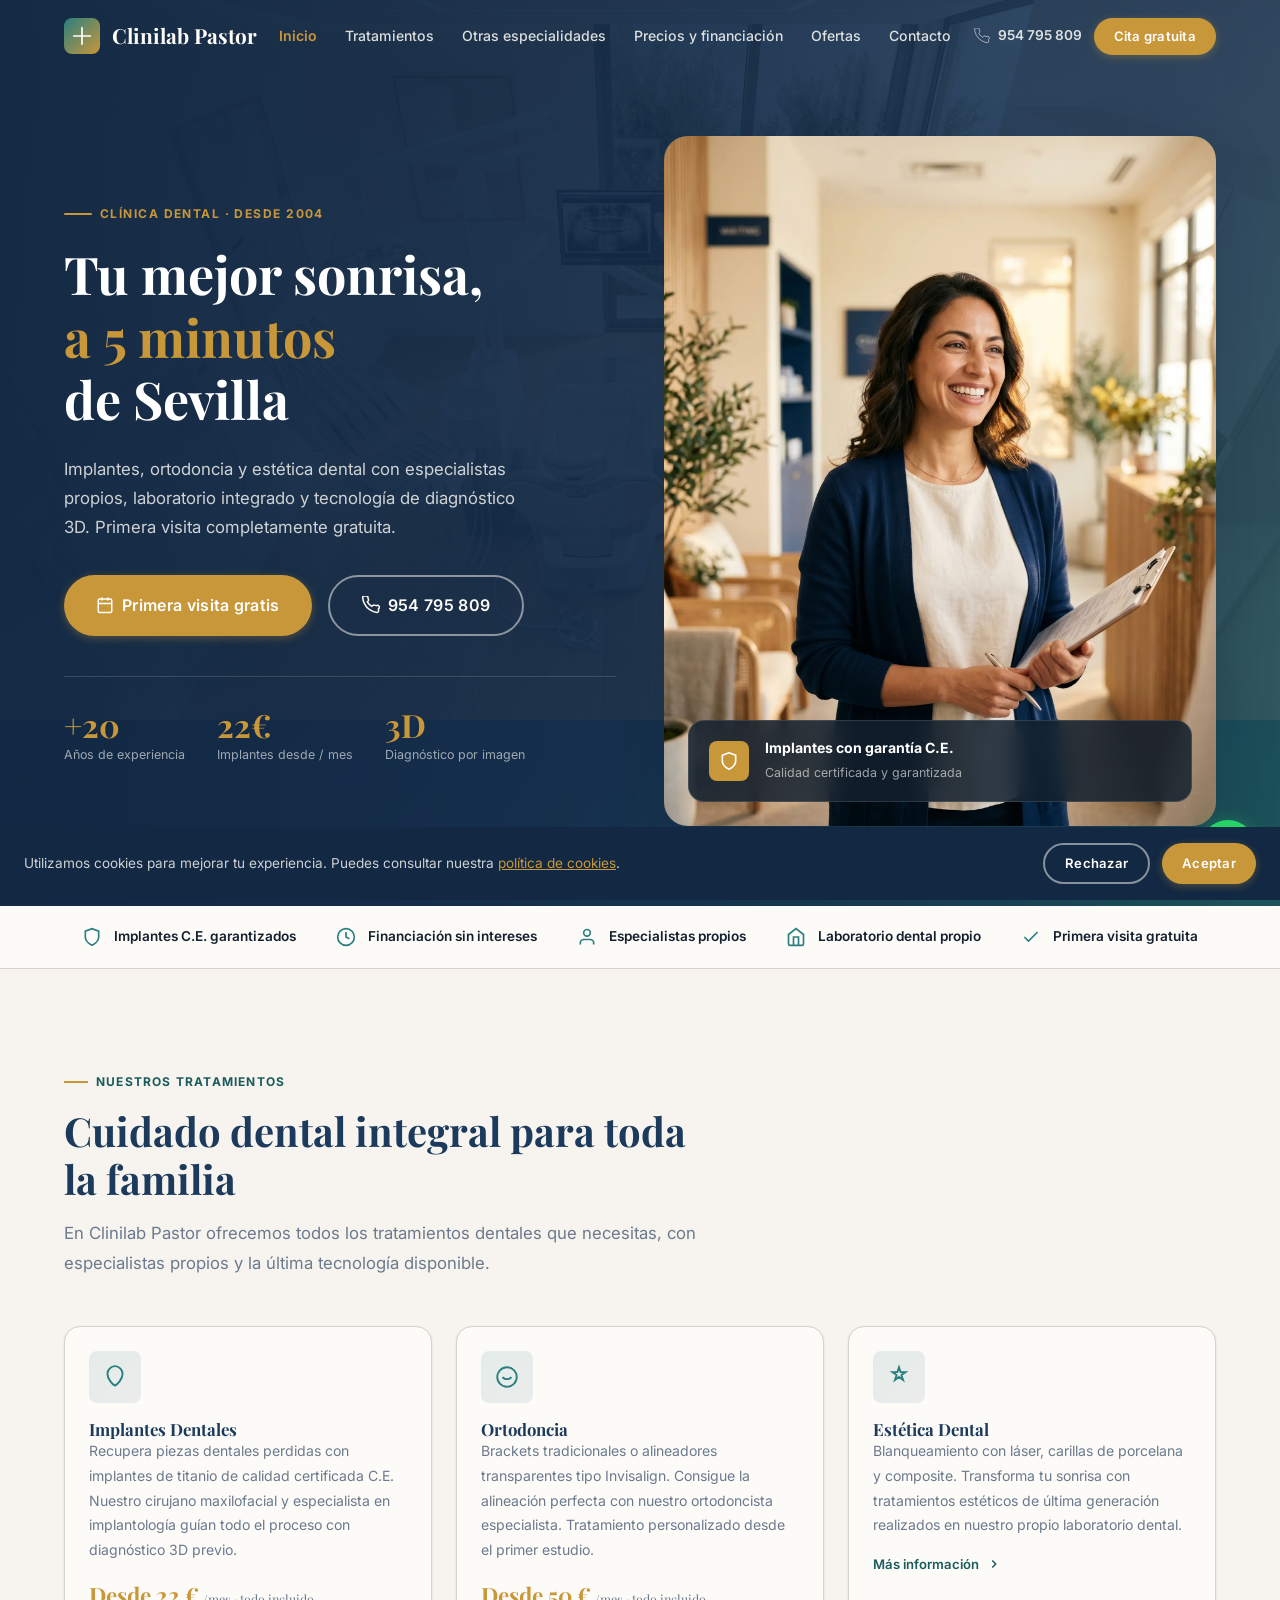
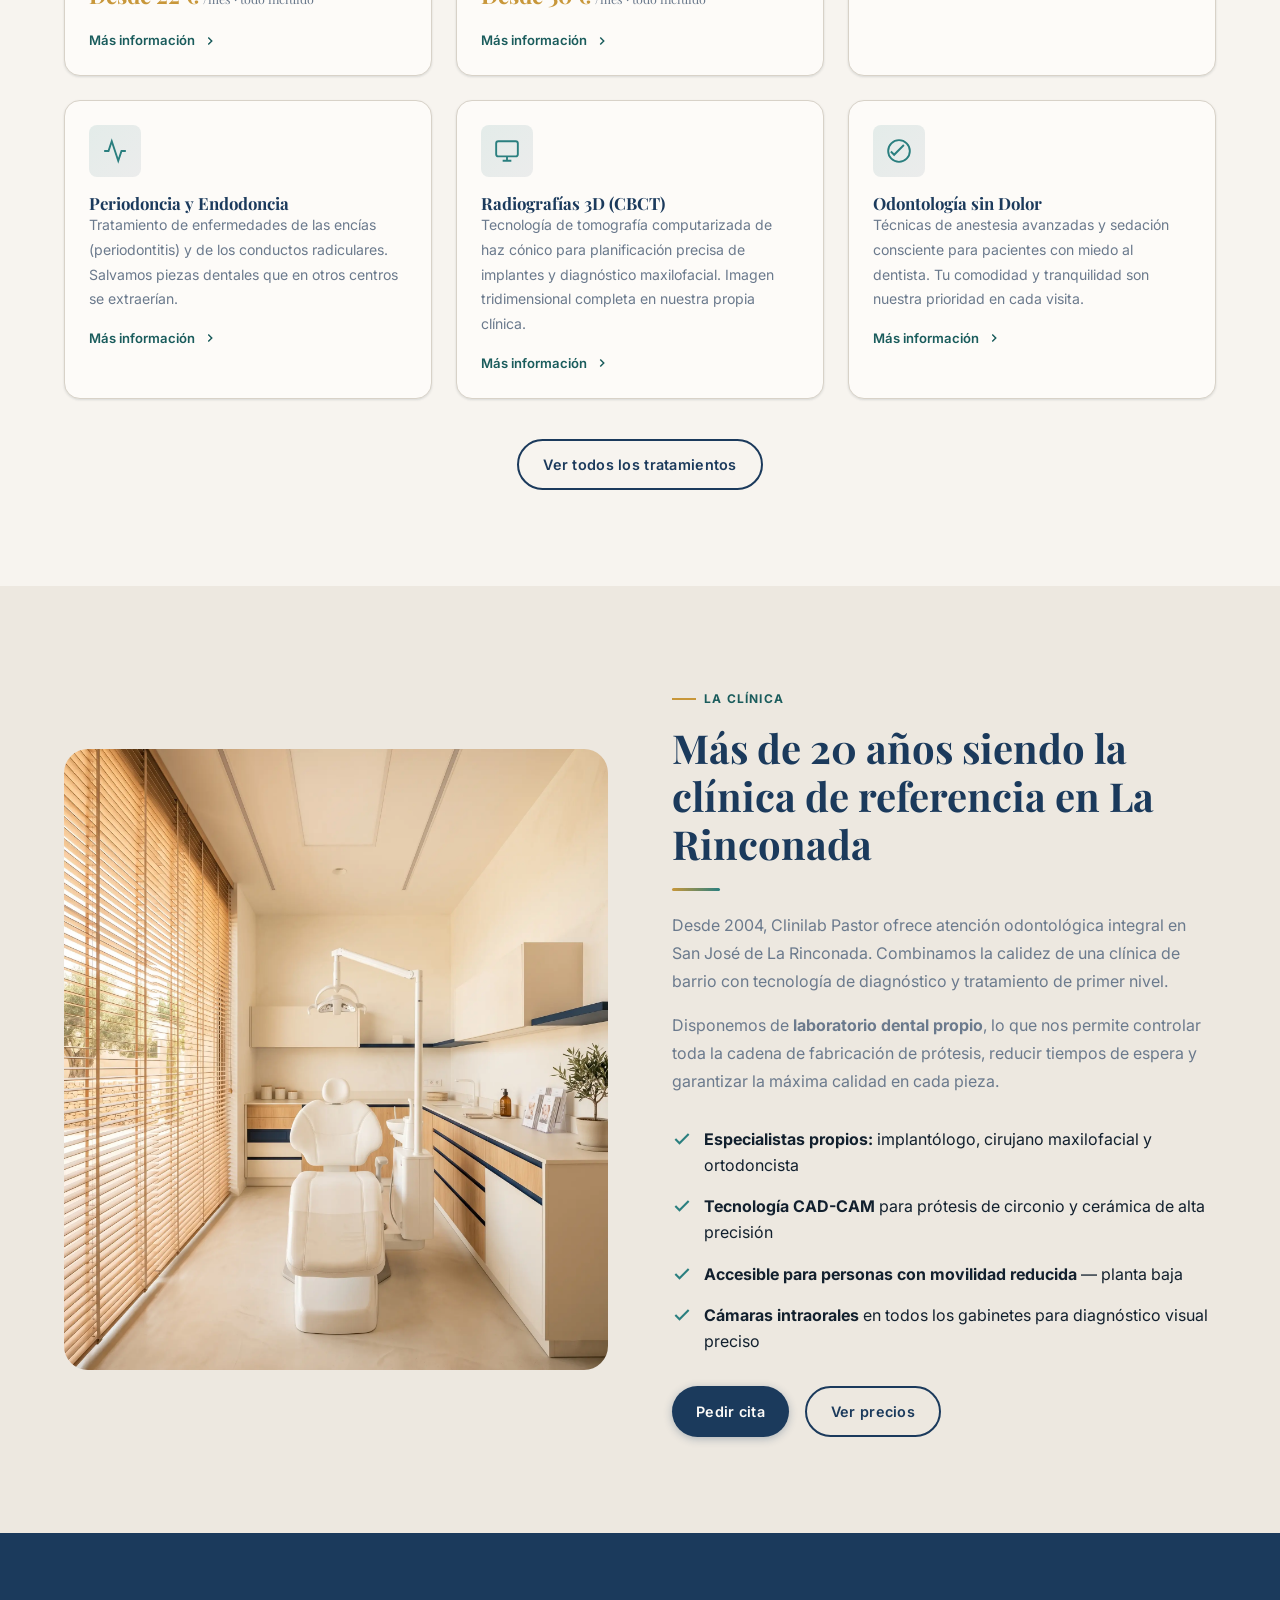
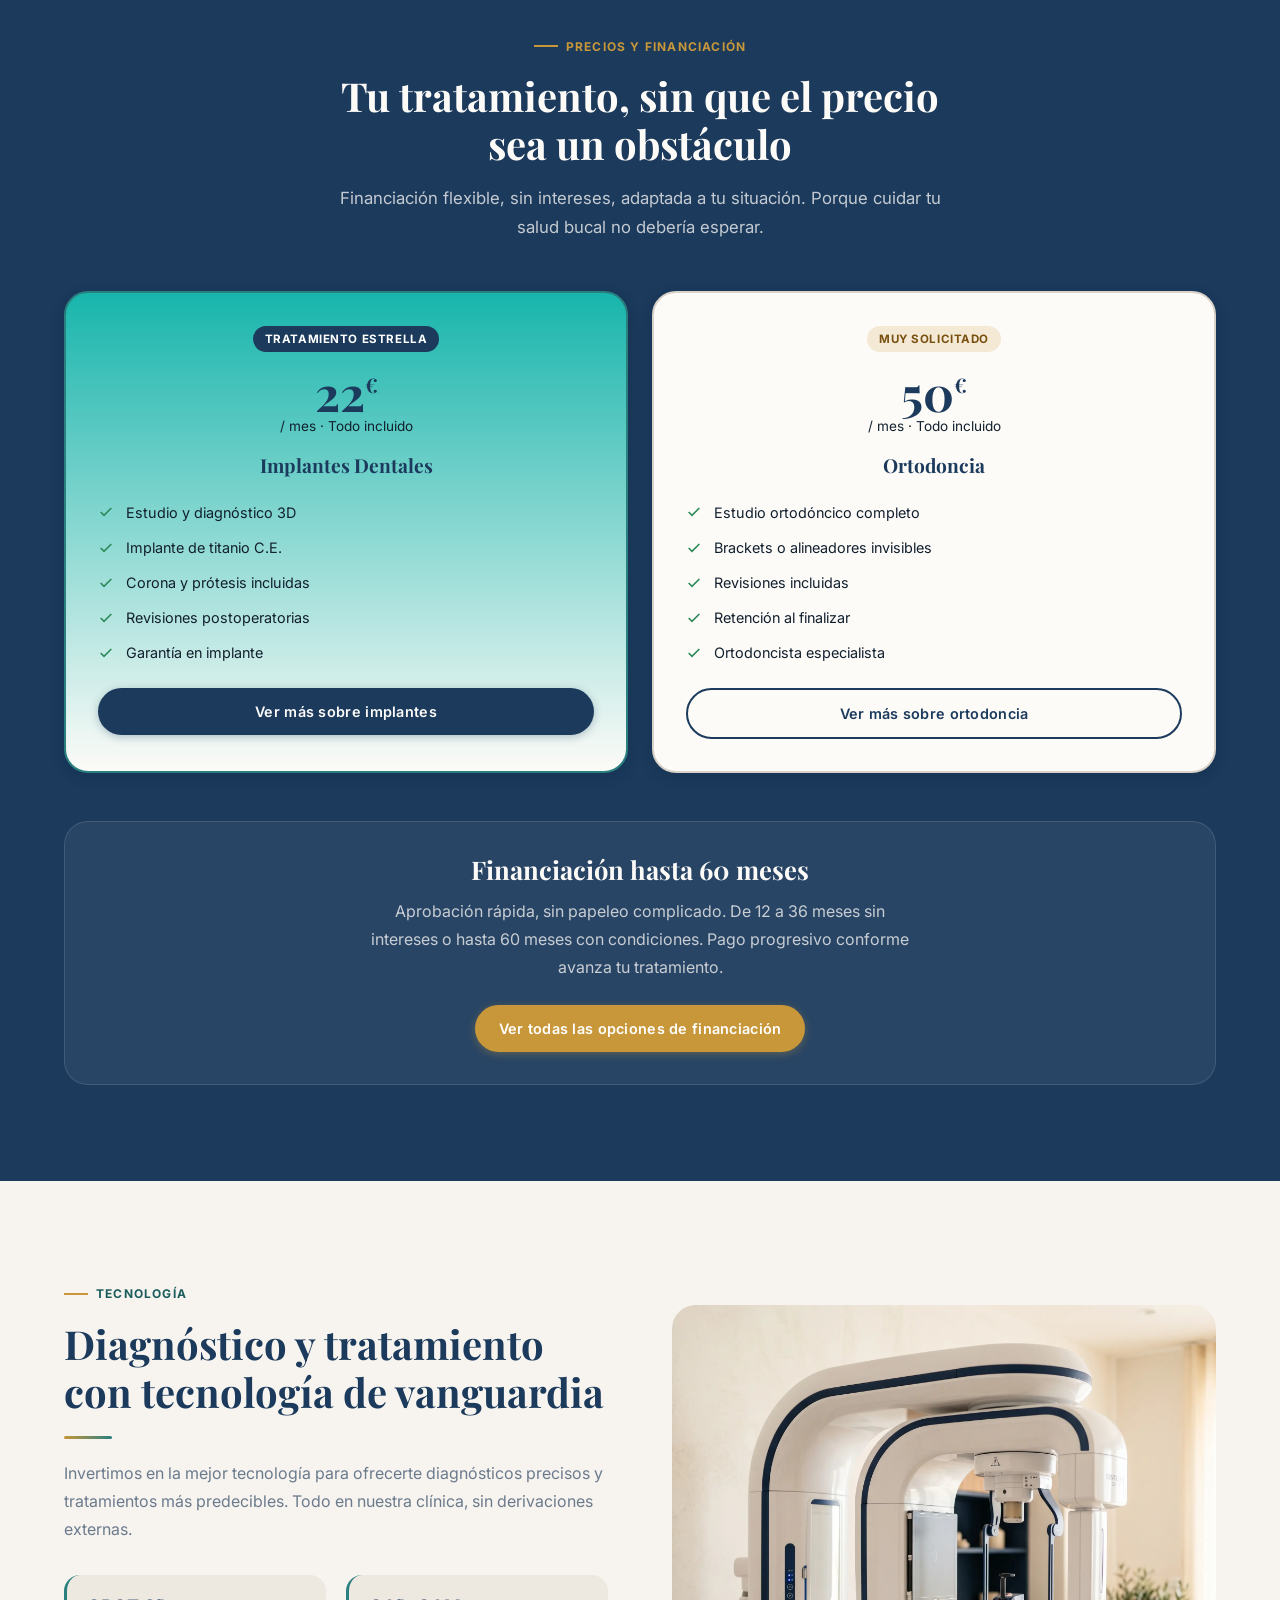
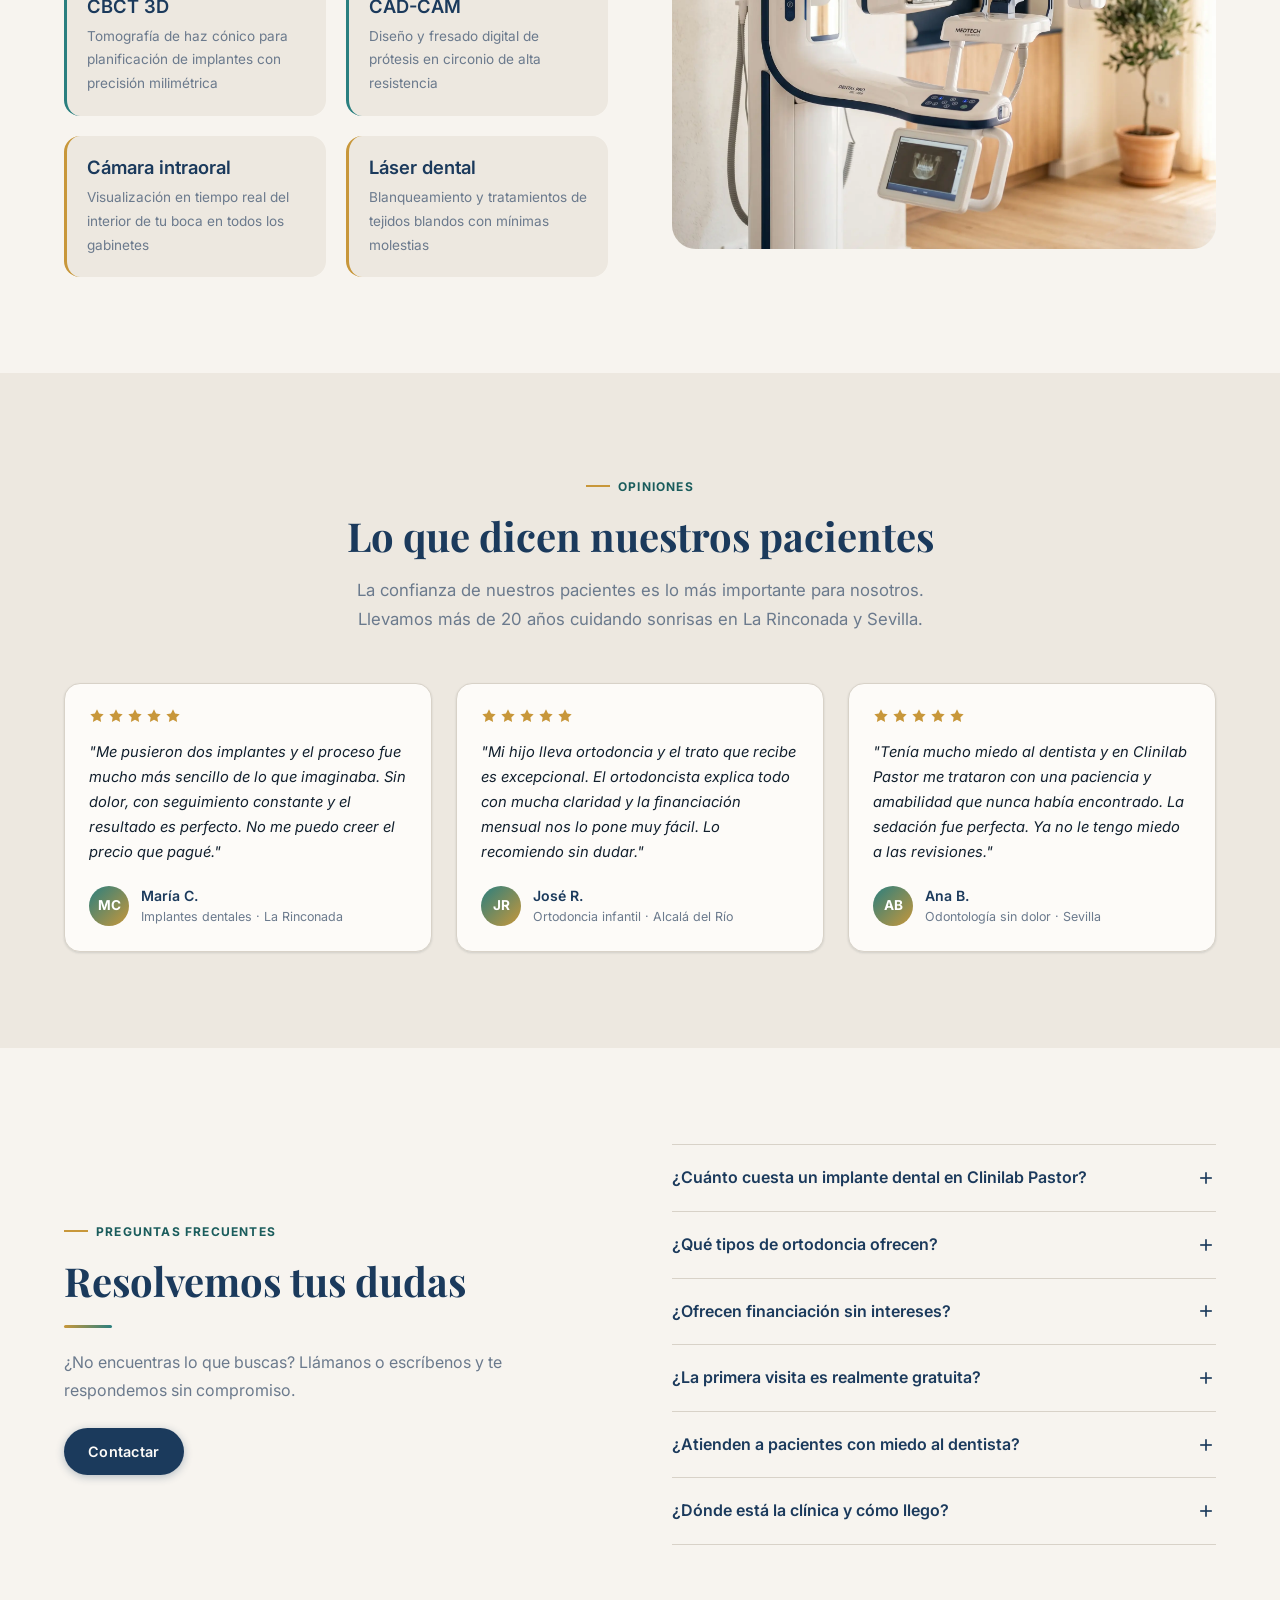
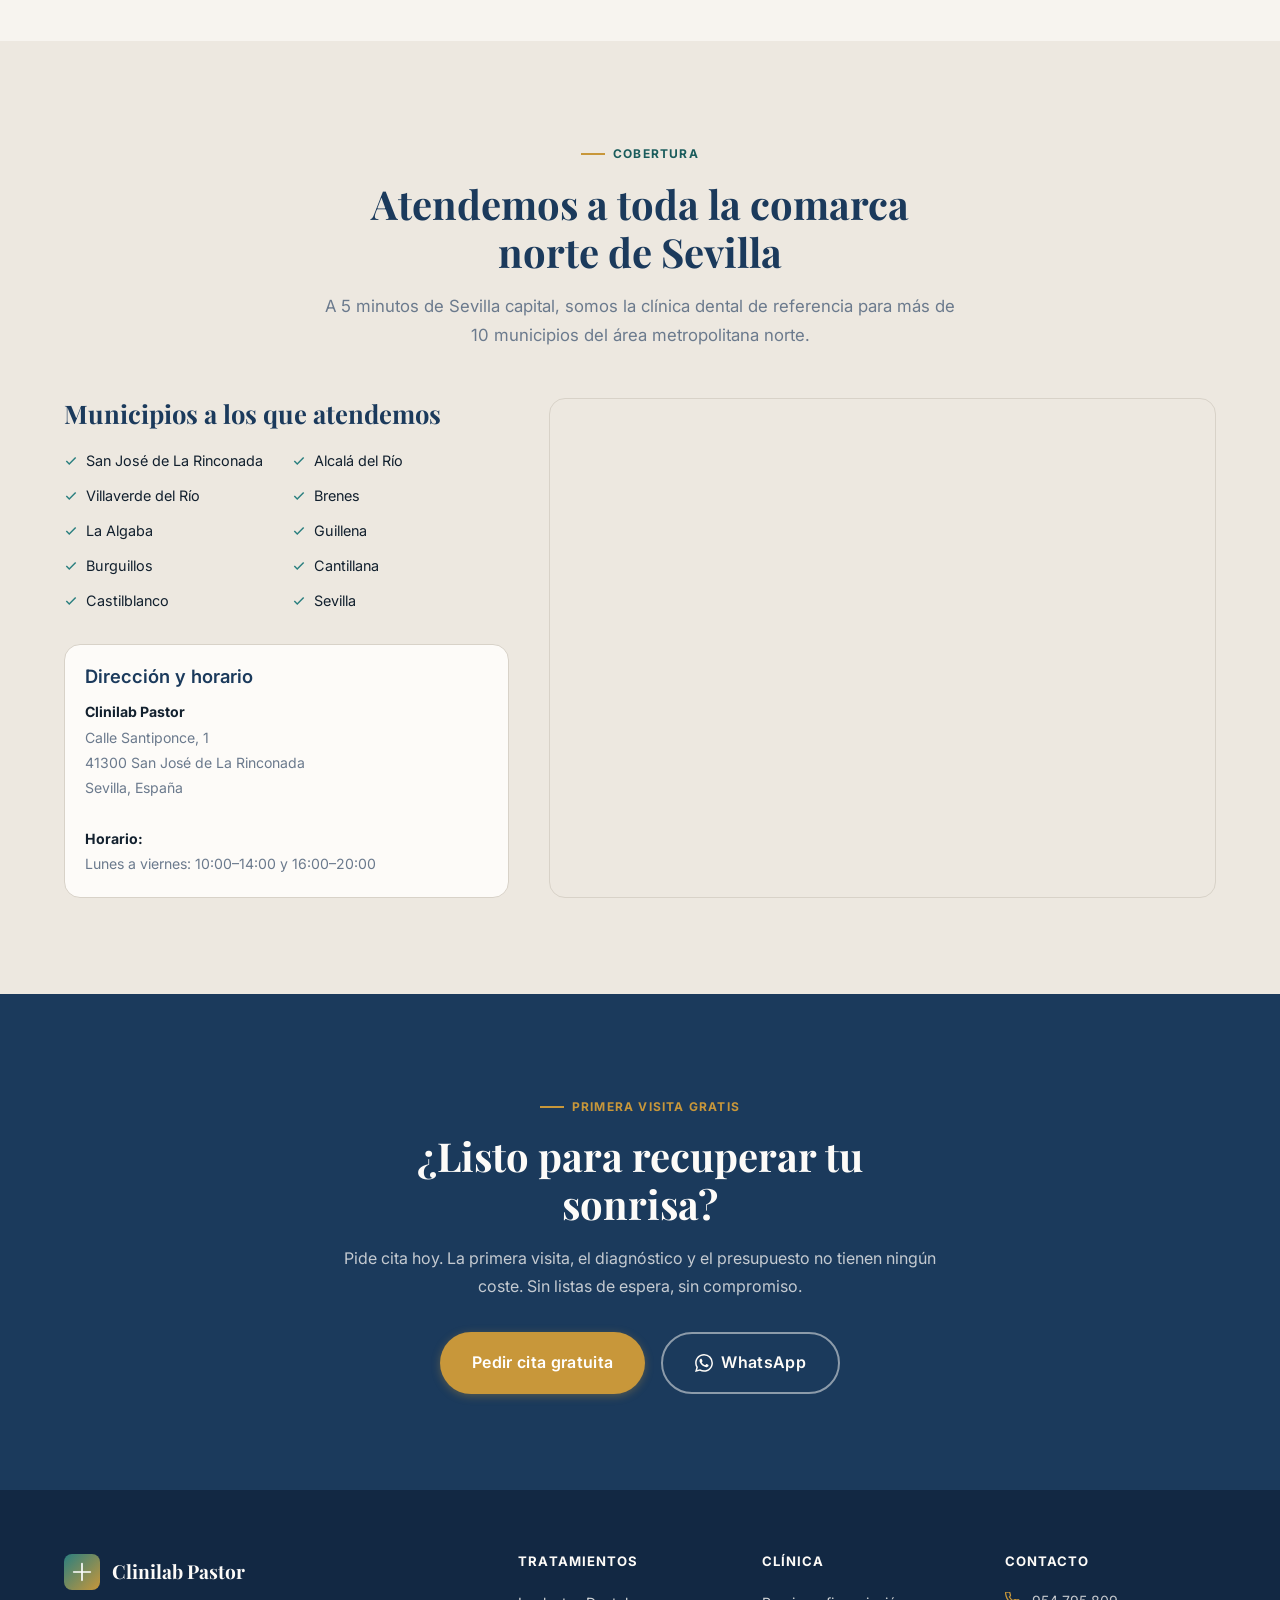
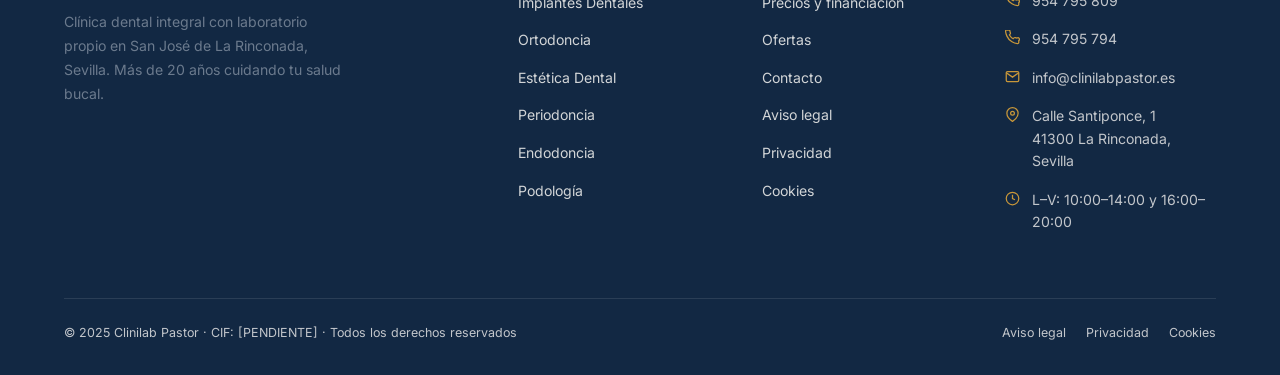
==== index.html @ 6ab93247 "Primera versión" ====
<!DOCTYPE html>
<html lang="es">
<head>
  <meta charset="UTF-8">
  <meta name="viewport" content="width=device-width, initial-scale=1.0">

  <!-- ── SEO ── -->
  <title>Clinilab Pastor | Clínica Dental en La Rinconada, Sevilla</title>
  <meta name="description" content="Clínica dental de referencia en San José de La Rinconada (Sevilla). Implantes desde 22€/mes, ortodoncia desde 50€/mes, estética dental y más. Primera visita gratuita.">
  <link rel="canonical" href="https://www.clinilabpastor.es/">

  <!-- ── Open Graph ── -->
  <meta property="og:type" content="website">
  <meta property="og:url" content="https://www.clinilabpastor.es/">
  <meta property="og:title" content="Clinilab Pastor | Clínica Dental en La Rinconada, Sevilla">
  <meta property="og:description" content="Implantes desde 22€/mes, ortodoncia desde 50€/mes. Más de 20 años de experiencia. Primera visita gratuita.">
  <meta property="og:image" content="https://www.clinilabpastor.es/assets/img/og-home.webp">
  <meta property="og:locale" content="es_ES">
  <meta name="twitter:card" content="summary_large_image">
  <meta name="twitter:title" content="Clinilab Pastor | Clínica Dental en La Rinconada, Sevilla">
  <meta name="twitter:description" content="Implantes desde 22€/mes, ortodoncia desde 50€/mes. Primera visita gratuita.">
  <meta name="twitter:image" content="https://www.clinilabpastor.es/assets/img/og-home.webp">

  <!-- ── Fonts ── -->
  <link rel="preconnect" href="https://fonts.googleapis.com">
  <link rel="preconnect" href="https://fonts.gstatic.com" crossorigin>
  <link href="https://fonts.googleapis.com/css2?family=Inter:wght@400;500;600;700&family=Playfair+Display:wght@700&display=swap" rel="stylesheet">

  <!-- ── CSS ── -->
  <link rel="stylesheet" href="css/main.css">
  <link rel="stylesheet" href="css/components.css">

  <!-- ── Schema.org LocalBusiness ── -->
  <script type="application/ld+json">
  {
    "@context": "https://schema.org",
    "@type": "Dentist",
    "@id": "https://www.clinilabpastor.es/#business",
    "name": "Clinilab Pastor",
    "description": "Clínica dental integral con laboratorio propio en San José de La Rinconada, Sevilla. Especialistas en implantes, ortodoncia, estética dental, periodoncia y endodoncia.",
    "url": "https://www.clinilabpastor.es/",
    "telephone": ["+34954795809", "+34954795794"],
    "email": "info@clinilabpastor.es",
    "foundingDate": "2004",
    "address": {
      "@type": "PostalAddress",
      "streetAddress": "Calle Santiponce, 1",
      "addressLocality": "San José de La Rinconada",
      "postalCode": "41300",
      "addressRegion": "Sevilla",
      "addressCountry": "ES"
    },
    "geo": {
      "@type": "GeoCoordinates",
      "latitude": 37.4897,
      "longitude": -6.0058
    },
    "openingHoursSpecification": [
      {
        "@type": "OpeningHoursSpecification",
        "dayOfWeek": ["Monday","Tuesday","Wednesday","Thursday","Friday"],
        "opens": "10:00",
        "closes": "14:00"
      },
      {
        "@type": "OpeningHoursSpecification",
        "dayOfWeek": ["Monday","Tuesday","Wednesday","Thursday","Friday"],
        "opens": "16:00",
        "closes": "20:00"
      }
    ],
    "priceRange": "€€",
    "currenciesAccepted": "EUR",
    "paymentAccepted": "Cash, Credit Card, Bank Transfer, Financing",
    "hasMap": "https://maps.google.com/?q=Calle+Santiponce+1+La+Rinconada+Sevilla",
    "areaServed": [
      "San José de La Rinconada", "La Rinconada", "Sevilla",
      "Alcalá del Río", "Brenes", "La Algaba", "Guillena",
      "Villaverde del Río", "Burguillos", "Cantillana"
    ],
    "medicalSpecialty": ["Dentistry", "Orthodontics", "Oral Implantology"],
    "availableService": [
      {"@type": "MedicalProcedure", "name": "Implantes Dentales"},
      {"@type": "MedicalProcedure", "name": "Ortodoncia"},
      {"@type": "MedicalProcedure", "name": "Estética Dental"},
      {"@type": "MedicalProcedure", "name": "Periodoncia"},
      {"@type": "MedicalProcedure", "name": "Endodoncia"},
      {"@type": "MedicalProcedure", "name": "Radiografías 3D CBCT"}
    ]
  }
  </script>
</head>
<body>

<!-- ══════════════════════════════════════
     NAVBAR
══════════════════════════════════════ -->
<header role="banner">
  <nav class="navbar navbar--transparent" aria-label="Navegación principal">
    <div class="navbar__inner">
      <a href="index.html" class="navbar__logo" aria-label="Clinilab Pastor — Inicio">
        <div class="navbar__logo-mark" aria-hidden="true">
          <svg viewBox="0 0 24 24" aria-hidden="true"><path d="M12 2L12 22M2 12L22 12" stroke-linecap="round"/></svg>
        </div>
        Clinilab Pastor
      </a>

      <ul class="navbar__nav" role="list">
        <li><a href="index.html" class="navbar__link">Inicio</a></li>
        <li class="navbar__item">
          <a href="#" class="navbar__link" aria-haspopup="true">Tratamientos</a>
          <ul class="navbar__dropdown" role="list">
            <li><a href="implantes-dentales.html" class="navbar__dropdown-link">Implantes Dentales</a></li>
            <li><a href="ortodoncia.html" class="navbar__dropdown-link">Ortodoncia</a></li>
            <li><a href="tratamientos.html" class="navbar__dropdown-link">Todos los tratamientos</a></li>
          </ul>
        </li>
        <li><a href="otras-especialidades.html" class="navbar__link">Otras especialidades</a></li>
        <li><a href="precios-financiacion.html" class="navbar__link">Precios y financiación</a></li>
        <li><a href="ofertas.html" class="navbar__link">Ofertas</a></li>
        <li><a href="contacto.html" class="navbar__link">Contacto</a></li>
      </ul>

      <div class="navbar__actions">
        <a href="tel:+34954795809" class="navbar__tel">
          <svg viewBox="0 0 24 24" aria-hidden="true"><path d="M22 16.92v3a2 2 0 01-2.18 2 19.79 19.79 0 01-8.63-3.07A19.5 19.5 0 013.07 9.8 19.79 19.79 0 01.89 1.18 2 2 0 012.91 0h3a2 2 0 012 1.72c.127.96.361 1.903.7 2.81a2 2 0 01-.45 2.11L7.09 7.91a16 16 0 006 6l1.27-1.27a2 2 0 012.11-.45c.907.339 1.85.573 2.81.7A2 2 0 0122 16.92z"/></svg>
          954 795 809
        </a>
        <a href="contacto.html" class="btn btn--accent btn--sm">Cita gratuita</a>
        <button class="navbar__toggle" aria-label="Abrir menú" aria-expanded="false" aria-controls="nav-menu">
          <svg viewBox="0 0 24 24" aria-hidden="true"><line x1="3" y1="6" x2="21" y2="6"/><line x1="3" y1="12" x2="21" y2="12"/><line x1="3" y1="18" x2="21" y2="18"/></svg>
        </button>
      </div>
    </div>
  </nav>
</header>

<!-- ══════════════════════════════════════
     HERO
══════════════════════════════════════ -->
<main id="main-content">
<section class="hero" aria-labelledby="hero-heading">
  <div class="hero__bg" role="presentation"></div>
  <div class="hero__overlay" role="presentation"></div>

  <div class="hero__content">
    <div class="hero__text">
      <span class="hero__eyebrow">Clínica Dental · Desde 2004</span>
      <h1 id="hero-heading">Tu mejor sonrisa,<br><span>a 5 minutos</span><br>de Sevilla</h1>
      <p class="hero__desc">Implantes, ortodoncia y estética dental con especialistas propios, laboratorio integrado y tecnología de diagnóstico 3D. Primera visita completamente gratuita.</p>
      <div class="hero__actions">
        <a href="contacto.html" class="btn btn--accent btn--lg">
          <svg viewBox="0 0 24 24" width="18" height="18" fill="none" stroke="currentColor" stroke-width="2" aria-hidden="true"><rect x="3" y="4" width="18" height="18" rx="2"/><line x1="16" y1="2" x2="16" y2="6"/><line x1="8" y1="2" x2="8" y2="6"/><line x1="3" y1="10" x2="21" y2="10"/></svg>
          Primera visita gratis
        </a>
        <a href="tel:+34954795809" class="btn btn--outline-light btn--lg">
          <svg viewBox="0 0 24 24" width="18" height="18" fill="none" stroke="currentColor" stroke-width="2" aria-hidden="true"><path d="M22 16.92v3a2 2 0 01-2.18 2 19.79 19.79 0 01-8.63-3.07A19.5 19.5 0 013.07 9.8 19.79 19.79 0 01.89 1.18 2 2 0 012.91 0h3a2 2 0 012 1.72c.127.96.361 1.903.7 2.81a2 2 0 01-.45 2.11L7.09 7.91a16 16 0 006 6l1.27-1.27a2 2 0 012.11-.45c.907.339 1.85.573 2.81.7A2 2 0 0122 16.92z"/></svg>
          954 795 809
        </a>
      </div>
      <div class="hero__stats">
        <div>
          <span class="hero__stat-value">+20</span>
          <span class="hero__stat-label">Años de experiencia</span>
        </div>
        <div>
          <span class="hero__stat-value">22€</span>
          <span class="hero__stat-label">Implantes desde / mes</span>
        </div>
        <div>
          <span class="hero__stat-value">3D</span>
          <span class="hero__stat-label">Diagnóstico por imagen</span>
        </div>
      </div>
    </div>

    <div class="hero__image" aria-hidden="true">
      <img
        src="assets/img/hero-paciente.webp"
        alt="Paciente con sonrisa saludable en Clinilab Pastor"
        width="480" height="600"
        style="aspect-ratio:4/5; background-color:#2A5080;"
        loading="eager"
        fetchpriority="high"
      >
      <div class="hero__badge">
        <div class="hero__badge-icon">
          <svg viewBox="0 0 24 24" aria-hidden="true"><path d="M12 22s8-4 8-10V5l-8-3-8 3v7c0 6 8 10 8 10z" stroke-linecap="round" stroke-linejoin="round"/></svg>
        </div>
        <div class="hero__badge-text">
          <strong>Implantes con garantía C.E.</strong>
          <span>Calidad certificada y garantizada</span>
        </div>
      </div>
    </div>
  </div>
</section>

<!-- ══════════════════════════════════════
     TRUST BAR
══════════════════════════════════════ -->
<div class="trust-bar" role="complementary" aria-label="Ventajas principales">
  <div class="trust-bar__inner container">
    <div class="trust-bar__item">
      <svg viewBox="0 0 24 24" aria-hidden="true"><path d="M12 22s8-4 8-10V5l-8-3-8 3v7c0 6 8 10 8 10z"/></svg>
      Implantes C.E. garantizados
    </div>
    <div class="trust-bar__item">
      <svg viewBox="0 0 24 24" aria-hidden="true"><circle cx="12" cy="12" r="10"/><path d="M12 6v6l4 2"/></svg>
      Financiación sin intereses
    </div>
    <div class="trust-bar__item">
      <svg viewBox="0 0 24 24" aria-hidden="true"><path d="M20 21v-2a4 4 0 00-4-4H8a4 4 0 00-4 4v2"/><circle cx="12" cy="7" r="4"/></svg>
      Especialistas propios
    </div>
    <div class="trust-bar__item">
      <svg viewBox="0 0 24 24" aria-hidden="true"><path d="M3 9l9-7 9 7v11a2 2 0 01-2 2H5a2 2 0 01-2-2z"/><polyline points="9 22 9 12 15 12 15 22"/></svg>
      Laboratorio dental propio
    </div>
    <div class="trust-bar__item">
      <svg viewBox="0 0 24 24" aria-hidden="true"><polyline points="20 6 9 17 4 12"/></svg>
      Primera visita gratuita
    </div>
  </div>
</div>

<!-- ══════════════════════════════════════
     SERVICIOS PRINCIPALES
══════════════════════════════════════ -->
<section class="section" id="tratamientos" aria-labelledby="servicios-heading">
  <div class="container">
    <div class="section-header reveal">
      <span class="section-label">Nuestros tratamientos</span>
      <h2 id="servicios-heading">Cuidado dental integral para toda la familia</h2>
      <p>En Clinilab Pastor ofrecemos todos los tratamientos dentales que necesitas, con especialistas propios y la última tecnología disponible.</p>
    </div>

    <div class="grid-3">
      <article class="service-card reveal reveal-delay-1">
        <div class="service-card__icon">
          <svg viewBox="0 0 24 24" aria-hidden="true"><path d="M12 2C8 2 5 5.5 5 9c0 5 5 10 7 11 2-1 7-6 7-11 0-3.5-3-7-7-7z"/></svg>
        </div>
        <div>
          <h3>Implantes Dentales</h3>
          <p>Recupera piezas dentales perdidas con implantes de titanio de calidad certificada C.E. Nuestro cirujano maxilofacial y especialista en implantología guían todo el proceso con diagnóstico 3D previo.</p>
        </div>
        <div class="service-card__price">
          <strong>Desde 22 €</strong><span>/mes · todo incluido</span>
        </div>
        <a href="implantes-dentales.html" class="service-card__link" aria-label="Más información sobre implantes dentales">
          Más información
          <svg viewBox="0 0 24 24" aria-hidden="true"><polyline points="9 18 15 12 9 6"/></svg>
        </a>
      </article>

      <article class="service-card reveal reveal-delay-2">
        <div class="service-card__icon">
          <svg viewBox="0 0 24 24" aria-hidden="true"><circle cx="12" cy="12" r="9"/><path d="M8 12s1 2 4 2 4-2 4-2"/><line x1="9" y1="9" x2="9.01" y2="9"/><line x1="15" y1="9" x2="15.01" y2="9"/></svg>
        </div>
        <div>
          <h3>Ortodoncia</h3>
          <p>Brackets tradicionales o alineadores transparentes tipo Invisalign. Consigue la alineación perfecta con nuestro ortodoncista especialista. Tratamiento personalizado desde el primer estudio.</p>
        </div>
        <div class="service-card__price">
          <strong>Desde 50 €</strong><span>/mes · todo incluido</span>
        </div>
        <a href="ortodoncia.html" class="service-card__link" aria-label="Más información sobre ortodoncia">
          Más información
          <svg viewBox="0 0 24 24" aria-hidden="true"><polyline points="9 18 15 12 9 6"/></svg>
        </a>
      </article>

      <article class="service-card reveal reveal-delay-3">
        <div class="service-card__icon">
          <svg viewBox="0 0 24 24" aria-hidden="true"><path d="M12 3l1.5 4.5H18l-3.75 2.7 1.5 4.5L12 12l-3.75 2.7 1.5-4.5L6 7.5h4.5z"/></svg>
        </div>
        <div>
          <h3>Estética Dental</h3>
          <p>Blanqueamiento con láser, carillas de porcelana y composite. Transforma tu sonrisa con tratamientos estéticos de última generación realizados en nuestro propio laboratorio dental.</p>
        </div>
        <a href="tratamientos.html#estetica" class="service-card__link" aria-label="Más información sobre estética dental">
          Más información
          <svg viewBox="0 0 24 24" aria-hidden="true"><polyline points="9 18 15 12 9 6"/></svg>
        </a>
      </article>

      <article class="service-card reveal reveal-delay-1">
        <div class="service-card__icon">
          <svg viewBox="0 0 24 24" aria-hidden="true"><path d="M22 12h-4l-3 9L9 3l-3 9H2"/></svg>
        </div>
        <div>
          <h3>Periodoncia y Endodoncia</h3>
          <p>Tratamiento de enfermedades de las encías (periodontitis) y de los conductos radiculares. Salvamos piezas dentales que en otros centros se extraerían.</p>
        </div>
        <a href="tratamientos.html#periodoncia" class="service-card__link" aria-label="Más información sobre periodoncia y endodoncia">
          Más información
          <svg viewBox="0 0 24 24" aria-hidden="true"><polyline points="9 18 15 12 9 6"/></svg>
        </a>
      </article>

      <article class="service-card reveal reveal-delay-2">
        <div class="service-card__icon">
          <svg viewBox="0 0 24 24" aria-hidden="true"><rect x="2" y="3" width="20" height="14" rx="2"/><line x1="8" y1="21" x2="16" y2="21"/><line x1="12" y1="17" x2="12" y2="21"/></svg>
        </div>
        <div>
          <h3>Radiografías 3D (CBCT)</h3>
          <p>Tecnología de tomografía computarizada de haz cónico para planificación precisa de implantes y diagnóstico maxilofacial. Imagen tridimensional completa en nuestra propia clínica.</p>
        </div>
        <a href="tratamientos.html#radiografias" class="service-card__link" aria-label="Más información sobre radiografías 3D">
          Más información
          <svg viewBox="0 0 24 24" aria-hidden="true"><polyline points="9 18 15 12 9 6"/></svg>
        </a>
      </article>

      <article class="service-card reveal reveal-delay-3">
        <div class="service-card__icon">
          <svg viewBox="0 0 24 24" aria-hidden="true"><path d="M4.5 12.5l3 3 9-9"/><circle cx="12" cy="12" r="10"/></svg>
        </div>
        <div>
          <h3>Odontología sin Dolor</h3>
          <p>Técnicas de anestesia avanzadas y sedación consciente para pacientes con miedo al dentista. Tu comodidad y tranquilidad son nuestra prioridad en cada visita.</p>
        </div>
        <a href="tratamientos.html#sin-dolor" class="service-card__link" aria-label="Más información sobre odontología sin dolor">
          Más información
          <svg viewBox="0 0 24 24" aria-hidden="true"><polyline points="9 18 15 12 9 6"/></svg>
        </a>
      </article>
    </div>

    <div style="text-align:center; margin-top: var(--space-10);">
      <a href="tratamientos.html" class="btn btn--outline">Ver todos los tratamientos</a>
    </div>
  </div>
</section>

<!-- ══════════════════════════════════════
     SOBRE LA CLÍNICA
══════════════════════════════════════ -->
<section class="section section--alt" id="clinica" aria-labelledby="clinica-heading">
  <div class="container">
    <div class="clinica-grid">
      <div class="clinica-grid__image">
        <div class="reveal">
          <img
            src="assets/img/clinica-interior.webp"
            alt="Interior moderno de Clinilab Pastor con equipamiento dental de última generación"
            width="560" height="640"
            style="width:100%; aspect-ratio:7/8; object-fit:cover; border-radius:var(--radius-xl); background-color:#D8D2C8;"
            loading="lazy"
          >
        </div>
      </div>
      <div class="reveal reveal-delay-2">
        <span class="section-label">La clínica</span>
        <h2 id="clinica-heading">Más de 20 años siendo la clínica de referencia en La Rinconada</h2>
        <div class="divider"></div>
        <p>Desde 2004, Clinilab Pastor ofrece atención odontológica integral en San José de La Rinconada. Combinamos la calidez de una clínica de barrio con tecnología de diagnóstico y tratamiento de primer nivel.</p>
        <p style="margin-top:var(--space-4)">Disponemos de <strong>laboratorio dental propio</strong>, lo que nos permite controlar toda la cadena de fabricación de prótesis, reducir tiempos de espera y garantizar la máxima calidad en cada pieza.</p>

        <ul style="margin-top:var(--space-8); display:flex; flex-direction:column; gap:var(--space-4);">
          <li style="display:flex; gap:var(--space-3); align-items:flex-start;">
            <svg width="20" height="20" viewBox="0 0 24 24" fill="none" stroke="var(--color-secondary)" stroke-width="2.5" style="flex-shrink:0; margin-top:2px;" aria-hidden="true"><polyline points="20 6 9 17 4 12"/></svg>
            <span><strong>Especialistas propios:</strong> implantólogo, cirujano maxilofacial y ortodoncista</span>
          </li>
          <li style="display:flex; gap:var(--space-3); align-items:flex-start;">
            <svg width="20" height="20" viewBox="0 0 24 24" fill="none" stroke="var(--color-secondary)" stroke-width="2.5" style="flex-shrink:0; margin-top:2px;" aria-hidden="true"><polyline points="20 6 9 17 4 12"/></svg>
            <span><strong>Tecnología CAD-CAM</strong> para prótesis de circonio y cerámica de alta precisión</span>
          </li>
          <li style="display:flex; gap:var(--space-3); align-items:flex-start;">
            <svg width="20" height="20" viewBox="0 0 24 24" fill="none" stroke="var(--color-secondary)" stroke-width="2.5" style="flex-shrink:0; margin-top:2px;" aria-hidden="true"><polyline points="20 6 9 17 4 12"/></svg>
            <span><strong>Accesible para personas con movilidad reducida</strong> — planta baja</span>
          </li>
          <li style="display:flex; gap:var(--space-3); align-items:flex-start;">
            <svg width="20" height="20" viewBox="0 0 24 24" fill="none" stroke="var(--color-secondary)" stroke-width="2.5" style="flex-shrink:0; margin-top:2px;" aria-hidden="true"><polyline points="20 6 9 17 4 12"/></svg>
            <span><strong>Cámaras intraorales</strong> en todos los gabinetes para diagnóstico visual preciso</span>
          </li>
        </ul>

        <div style="margin-top:var(--space-8); display:flex; gap:var(--space-4); flex-wrap:wrap;">
          <a href="contacto.html" class="btn btn--primary">Pedir cita</a>
          <a href="precios-financiacion.html" class="btn btn--outline">Ver precios</a>
        </div>
      </div>
    </div>
  </div>
</section>

<!-- ══════════════════════════════════════
     PRECIOS / FINANCIACIÓN DESTACADOS
══════════════════════════════════════ -->
<section class="section section--dark" id="precios" aria-labelledby="precios-heading">
  <div class="container">
    <div class="section-header section-header--center reveal">
      <span class="section-label" style="color:var(--color-accent);">Precios y financiación</span>
      <h2 id="precios-heading" style="color:var(--color-surface);">Tu tratamiento, sin que el precio sea un obstáculo</h2>
      <p>Financiación flexible, sin intereses, adaptada a tu situación. Porque cuidar tu salud bucal no debería esperar.</p>
    </div>

    <div class="grid-2" style="gap:var(--space-6); margin-bottom:var(--space-12);">
      <div class="price-card price-card--featured reveal reveal-delay-1">
        <span class="badge badge--secondary" style="margin-bottom:var(--space-4);">Tratamiento estrella</span>
        <div class="price-card__price-value">22<span>€</span></div>
        <div class="price-card__price-period">/ mes · Todo incluido</div>
        <h3 style="margin-top:var(--space-4); font-size:1.2rem;">Implantes Dentales</h3>
        <ul>
          <li><svg viewBox="0 0 24 24" aria-hidden="true"><polyline points="20 6 9 17 4 12"/></svg>Estudio y diagnóstico 3D</li>
          <li><svg viewBox="0 0 24 24" aria-hidden="true"><polyline points="20 6 9 17 4 12"/></svg>Implante de titanio C.E.</li>
          <li><svg viewBox="0 0 24 24" aria-hidden="true"><polyline points="20 6 9 17 4 12"/></svg>Corona y prótesis incluidas</li>
          <li><svg viewBox="0 0 24 24" aria-hidden="true"><polyline points="20 6 9 17 4 12"/></svg>Revisiones postoperatorias</li>
          <li><svg viewBox="0 0 24 24" aria-hidden="true"><polyline points="20 6 9 17 4 12"/></svg>Garantía en implante</li>
        </ul>
        <a href="implantes-dentales.html" class="btn btn--primary" style="width:100%; justify-content:center;">Ver más sobre implantes</a>
      </div>

      <div class="price-card reveal reveal-delay-2">
        <span class="badge badge--accent" style="margin-bottom:var(--space-4);">Muy solicitado</span>
        <div class="price-card__price-value">50<span>€</span></div>
        <div class="price-card__price-period">/ mes · Todo incluido</div>
        <h3 style="margin-top:var(--space-4); font-size:1.2rem;">Ortodoncia</h3>
        <ul>
          <li><svg viewBox="0 0 24 24" aria-hidden="true"><polyline points="20 6 9 17 4 12"/></svg>Estudio ortodóncico completo</li>
          <li><svg viewBox="0 0 24 24" aria-hidden="true"><polyline points="20 6 9 17 4 12"/></svg>Brackets o alineadores invisibles</li>
          <li><svg viewBox="0 0 24 24" aria-hidden="true"><polyline points="20 6 9 17 4 12"/></svg>Revisiones incluidas</li>
          <li><svg viewBox="0 0 24 24" aria-hidden="true"><polyline points="20 6 9 17 4 12"/></svg>Retención al finalizar</li>
          <li><svg viewBox="0 0 24 24" aria-hidden="true"><polyline points="20 6 9 17 4 12"/></svg>Ortodoncista especialista</li>
        </ul>
        <a href="ortodoncia.html" class="btn btn--outline" style="width:100%; justify-content:center;">Ver más sobre ortodoncia</a>
      </div>
    </div>

    <div style="background:rgba(253,251,248,.06); border:1px solid rgba(253,251,248,.12); border-radius:var(--radius-xl); padding:var(--space-8); text-align:center;" class="reveal">
      <h3 style="color:var(--color-surface); margin-bottom:var(--space-3);">Financiación hasta 60 meses</h3>
      <p style="max-width:560px; margin-inline:auto;">Aprobación rápida, sin papeleo complicado. De 12 a 36 meses sin intereses o hasta 60 meses con condiciones. Pago progresivo conforme avanza tu tratamiento.</p>
      <a href="precios-financiacion.html" class="btn btn--accent" style="margin-top:var(--space-6);">Ver todas las opciones de financiación</a>
    </div>
  </div>
</section>

<!-- ══════════════════════════════════════
     TECNOLOGÍA
══════════════════════════════════════ -->
<section class="section" id="tecnologia" aria-labelledby="tec-heading">
  <div class="container">
    <div class="content-grid--img-right">
      <div class="reveal">
        <span class="section-label">Tecnología</span>
        <h2 id="tec-heading">Diagnóstico y tratamiento con tecnología de vanguardia</h2>
        <div class="divider"></div>
        <p>Invertimos en la mejor tecnología para ofrecerte diagnósticos precisos y tratamientos más predecibles. Todo en nuestra clínica, sin derivaciones externas.</p>

        <div style="display:grid; grid-template-columns:1fr 1fr; gap:var(--space-5); margin-top:var(--space-8);">
          <div style="padding:var(--space-5); background:var(--color-bg-alt); border-radius:var(--radius-lg); border-left:3px solid var(--color-secondary);">
            <h4 style="margin-bottom:var(--space-2);">CBCT 3D</h4>
            <p style="font-size:.85rem;">Tomografía de haz cónico para planificación de implantes con precisión milimétrica</p>
          </div>
          <div style="padding:var(--space-5); background:var(--color-bg-alt); border-radius:var(--radius-lg); border-left:3px solid var(--color-secondary);">
            <h4 style="margin-bottom:var(--space-2);">CAD-CAM</h4>
            <p style="font-size:.85rem;">Diseño y fresado digital de prótesis en circonio de alta resistencia</p>
          </div>
          <div style="padding:var(--space-5); background:var(--color-bg-alt); border-radius:var(--radius-lg); border-left:3px solid var(--color-accent);">
            <h4 style="margin-bottom:var(--space-2);">Cámara intraoral</h4>
            <p style="font-size:.85rem;">Visualización en tiempo real del interior de tu boca en todos los gabinetes</p>
          </div>
          <div style="padding:var(--space-5); background:var(--color-bg-alt); border-radius:var(--radius-lg); border-left:3px solid var(--color-accent);">
            <h4 style="margin-bottom:var(--space-2);">Láser dental</h4>
            <p style="font-size:.85rem;">Blanqueamiento y tratamientos de tejidos blandos con mínimas molestias</p>
          </div>
        </div>
      </div>

      <div class="reveal reveal-delay-2">
        <img
          src="assets/img/tecnologia-cbct.webp"
          alt="Equipo de radiografía CBCT 3D de Clinilab Pastor para diagnóstico dental preciso"
          width="560" height="560"
          style="width:100%; aspect-ratio:1/1; object-fit:cover; border-radius:var(--radius-xl); background-color:#D8D2C8;"
          loading="lazy"
        >
      </div>
    </div>
  </div>
</section>

<!-- ══════════════════════════════════════
     TESTIMONIOS
══════════════════════════════════════ -->
<section class="section section--alt" id="opiniones" aria-labelledby="testimonios-heading">
  <div class="container">
    <div class="section-header section-header--center reveal">
      <span class="section-label">Opiniones</span>
      <h2 id="testimonios-heading">Lo que dicen nuestros pacientes</h2>
      <p>La confianza de nuestros pacientes es lo más importante para nosotros. Llevamos más de 20 años cuidando sonrisas en La Rinconada y Sevilla.</p>
    </div>

    <div class="grid-3">
      <article class="testimonial-card reveal reveal-delay-1">
        <div class="testimonial-card__stars" aria-label="5 estrellas">
          <svg viewBox="0 0 24 24" aria-hidden="true"><polygon points="12 2 15.09 8.26 22 9.27 17 14.14 18.18 21.02 12 17.77 5.82 21.02 7 14.14 2 9.27 8.91 8.26 12 2"/></svg>
          <svg viewBox="0 0 24 24" aria-hidden="true"><polygon points="12 2 15.09 8.26 22 9.27 17 14.14 18.18 21.02 12 17.77 5.82 21.02 7 14.14 2 9.27 8.91 8.26 12 2"/></svg>
          <svg viewBox="0 0 24 24" aria-hidden="true"><polygon points="12 2 15.09 8.26 22 9.27 17 14.14 18.18 21.02 12 17.77 5.82 21.02 7 14.14 2 9.27 8.91 8.26 12 2"/></svg>
          <svg viewBox="0 0 24 24" aria-hidden="true"><polygon points="12 2 15.09 8.26 22 9.27 17 14.14 18.18 21.02 12 17.77 5.82 21.02 7 14.14 2 9.27 8.91 8.26 12 2"/></svg>
          <svg viewBox="0 0 24 24" aria-hidden="true"><polygon points="12 2 15.09 8.26 22 9.27 17 14.14 18.18 21.02 12 17.77 5.82 21.02 7 14.14 2 9.27 8.91 8.26 12 2"/></svg>
        </div>
        <p class="testimonial-card__text">"Me pusieron dos implantes y el proceso fue mucho más sencillo de lo que imaginaba. Sin dolor, con seguimiento constante y el resultado es perfecto. No me puedo creer el precio que pagué."</p>
        <div class="testimonial-card__author">
          <div class="testimonial-card__avatar" aria-hidden="true">MC</div>
          <div>
            <div class="testimonial-card__name">María C.</div>
            <div class="testimonial-card__meta">Implantes dentales · La Rinconada</div>
          </div>
        </div>
      </article>

      <article class="testimonial-card reveal reveal-delay-2">
        <div class="testimonial-card__stars" aria-label="5 estrellas">
          <svg viewBox="0 0 24 24" aria-hidden="true"><polygon points="12 2 15.09 8.26 22 9.27 17 14.14 18.18 21.02 12 17.77 5.82 21.02 7 14.14 2 9.27 8.91 8.26 12 2"/></svg>
          <svg viewBox="0 0 24 24" aria-hidden="true"><polygon points="12 2 15.09 8.26 22 9.27 17 14.14 18.18 21.02 12 17.77 5.82 21.02 7 14.14 2 9.27 8.91 8.26 12 2"/></svg>
          <svg viewBox="0 0 24 24" aria-hidden="true"><polygon points="12 2 15.09 8.26 22 9.27 17 14.14 18.18 21.02 12 17.77 5.82 21.02 7 14.14 2 9.27 8.91 8.26 12 2"/></svg>
          <svg viewBox="0 0 24 24" aria-hidden="true"><polygon points="12 2 15.09 8.26 22 9.27 17 14.14 18.18 21.02 12 17.77 5.82 21.02 7 14.14 2 9.27 8.91 8.26 12 2"/></svg>
          <svg viewBox="0 0 24 24" aria-hidden="true"><polygon points="12 2 15.09 8.26 22 9.27 17 14.14 18.18 21.02 12 17.77 5.82 21.02 7 14.14 2 9.27 8.91 8.26 12 2"/></svg>
        </div>
        <p class="testimonial-card__text">"Mi hijo lleva ortodoncia y el trato que recibe es excepcional. El ortodoncista explica todo con mucha claridad y la financiación mensual nos lo pone muy fácil. Lo recomiendo sin dudar."</p>
        <div class="testimonial-card__author">
          <div class="testimonial-card__avatar" aria-hidden="true">JR</div>
          <div>
            <div class="testimonial-card__name">José R.</div>
            <div class="testimonial-card__meta">Ortodoncia infantil · Alcalá del Río</div>
          </div>
        </div>
      </article>

      <article class="testimonial-card reveal reveal-delay-3">
        <div class="testimonial-card__stars" aria-label="5 estrellas">
          <svg viewBox="0 0 24 24" aria-hidden="true"><polygon points="12 2 15.09 8.26 22 9.27 17 14.14 18.18 21.02 12 17.77 5.82 21.02 7 14.14 2 9.27 8.91 8.26 12 2"/></svg>
          <svg viewBox="0 0 24 24" aria-hidden="true"><polygon points="12 2 15.09 8.26 22 9.27 17 14.14 18.18 21.02 12 17.77 5.82 21.02 7 14.14 2 9.27 8.91 8.26 12 2"/></svg>
          <svg viewBox="0 0 24 24" aria-hidden="true"><polygon points="12 2 15.09 8.26 22 9.27 17 14.14 18.18 21.02 12 17.77 5.82 21.02 7 14.14 2 9.27 8.91 8.26 12 2"/></svg>
          <svg viewBox="0 0 24 24" aria-hidden="true"><polygon points="12 2 15.09 8.26 22 9.27 17 14.14 18.18 21.02 12 17.77 5.82 21.02 7 14.14 2 9.27 8.91 8.26 12 2"/></svg>
          <svg viewBox="0 0 24 24" aria-hidden="true"><polygon points="12 2 15.09 8.26 22 9.27 17 14.14 18.18 21.02 12 17.77 5.82 21.02 7 14.14 2 9.27 8.91 8.26 12 2"/></svg>
        </div>
        <p class="testimonial-card__text">"Tenía mucho miedo al dentista y en Clinilab Pastor me trataron con una paciencia y amabilidad que nunca había encontrado. La sedación fue perfecta. Ya no le tengo miedo a las revisiones."</p>
        <div class="testimonial-card__author">
          <div class="testimonial-card__avatar" aria-hidden="true">AB</div>
          <div>
            <div class="testimonial-card__name">Ana B.</div>
            <div class="testimonial-card__meta">Odontología sin dolor · Sevilla</div>
          </div>
        </div>
      </article>
    </div>
  </div>
</section>

<!-- ══════════════════════════════════════
     FAQ
══════════════════════════════════════ -->
<section class="section" id="faq" aria-labelledby="faq-heading">
  <div class="container">
    <div class="content-grid">
      <div class="reveal">
        <span class="section-label">Preguntas frecuentes</span>
        <h2 id="faq-heading">Resolvemos tus dudas</h2>
        <div class="divider"></div>
        <p>¿No encuentras lo que buscas? Llámanos o escríbenos y te respondemos sin compromiso.</p>
        <a href="contacto.html" class="btn btn--primary" style="margin-top:var(--space-6);">Contactar</a>
      </div>

      <div class="reveal reveal-delay-1">
        <div class="faq-item" itemscope itemprop="mainEntity" itemtype="https://schema.org/Question">
          <button class="faq-question" aria-expanded="false">
            <span itemprop="name">¿Cuánto cuesta un implante dental en Clinilab Pastor?</span>
            <svg viewBox="0 0 24 24" aria-hidden="true"><line x1="12" y1="5" x2="12" y2="19"/><line x1="5" y1="12" x2="19" y2="12"/></svg>
          </button>
          <div class="faq-answer" role="region">
            <div class="faq-answer__inner" itemscope itemprop="acceptedAnswer" itemtype="https://schema.org/Answer">
              <span itemprop="text">Los implantes dentales en Clinilab Pastor están disponibles desde 22 €/mes con financiación todo incluido (diagnóstico 3D, implante de titanio con certificación C.E., corona y revisiones). El precio final depende del número de implantes y el tratamiento protésico elegido. La primera visita y el presupuesto son completamente gratuitos.</span>
            </div>
          </div>
        </div>

        <div class="faq-item" itemscope itemprop="mainEntity" itemtype="https://schema.org/Question">
          <button class="faq-question" aria-expanded="false">
            <span itemprop="name">¿Qué tipos de ortodoncia ofrecen?</span>
            <svg viewBox="0 0 24 24" aria-hidden="true"><line x1="12" y1="5" x2="12" y2="19"/><line x1="5" y1="12" x2="19" y2="12"/></svg>
          </button>
          <div class="faq-answer" role="region">
            <div class="faq-answer__inner" itemscope itemprop="acceptedAnswer" itemtype="https://schema.org/Answer">
              <span itemprop="text">Ofrecemos ortodoncia con brackets metálicos tradicionales, brackets de zafiro estéticos y alineadores transparentes tipo Invisalign. Todos los tratamientos son realizados por nuestro ortodoncista especialista y pueden financiarse desde 50 €/mes con todo incluido.</span>
            </div>
          </div>
        </div>

        <div class="faq-item" itemscope itemprop="mainEntity" itemtype="https://schema.org/Question">
          <button class="faq-question" aria-expanded="false">
            <span itemprop="name">¿Ofrecen financiación sin intereses?</span>
            <svg viewBox="0 0 24 24" aria-hidden="true"><line x1="12" y1="5" x2="12" y2="19"/><line x1="5" y1="12" x2="19" y2="12"/></svg>
          </button>
          <div class="faq-answer" role="region">
            <div class="faq-answer__inner" itemscope itemprop="acceptedAnswer" itemtype="https://schema.org/Answer">
              <span itemprop="text">Sí. Disponemos de financiación de 12 a 36 meses sin intereses, y hasta 60 meses con condiciones. También ofrecemos pago progresivo conforme se realiza el tratamiento. La aprobación es rápida y la Tarjeta Clinilab ofrece un 15 % de descuento adicional en tratamientos odontológicos.</span>
            </div>
          </div>
        </div>

        <div class="faq-item" itemscope itemprop="mainEntity" itemtype="https://schema.org/Question">
          <button class="faq-question" aria-expanded="false">
            <span itemprop="name">¿La primera visita es realmente gratuita?</span>
            <svg viewBox="0 0 24 24" aria-hidden="true"><line x1="12" y1="5" x2="12" y2="19"/><line x1="5" y1="12" x2="19" y2="12"/></svg>
          </button>
          <div class="faq-answer" role="region">
            <div class="faq-answer__inner" itemscope itemprop="acceptedAnswer" itemtype="https://schema.org/Answer">
              <span itemprop="text">Sí, completamente. La primera visita incluye diagnóstico, radiografías panorámicas y periapicales básicas, y elaboración del presupuesto personalizado, todo sin coste y sin ningún compromiso.</span>
            </div>
          </div>
        </div>

        <div class="faq-item" itemscope itemprop="mainEntity" itemtype="https://schema.org/Question">
          <button class="faq-question" aria-expanded="false">
            <span itemprop="name">¿Atienden a pacientes con miedo al dentista?</span>
            <svg viewBox="0 0 24 24" aria-hidden="true"><line x1="12" y1="5" x2="12" y2="19"/><line x1="5" y1="12" x2="19" y2="12"/></svg>
          </button>
          <div class="faq-answer" role="region">
            <div class="faq-answer__inner" itemscope itemprop="acceptedAnswer" itemtype="https://schema.org/Answer">
              <span itemprop="text">Absolutamente. Disponemos de técnicas de anestesia avanzadas y sedación consciente específicamente para pacientes con odontofobia. Nuestros profesionales están formados para tratar con paciencia y empatía a quienes tienen miedo al dentista.</span>
            </div>
          </div>
        </div>

        <div class="faq-item" itemscope itemprop="mainEntity" itemtype="https://schema.org/Question">
          <button class="faq-question" aria-expanded="false">
            <span itemprop="name">¿Dónde está la clínica y cómo llego?</span>
            <svg viewBox="0 0 24 24" aria-hidden="true"><line x1="12" y1="5" x2="12" y2="19"/><line x1="5" y1="12" x2="19" y2="12"/></svg>
          </button>
          <div class="faq-answer" role="region">
            <div class="faq-answer__inner" itemscope itemprop="acceptedAnswer" itemtype="https://schema.org/Answer">
              <span itemprop="text">Estamos en Calle Santiponce, 1, 41300 San José de La Rinconada (Sevilla), a tan solo 5 minutos de Sevilla capital. La clínica está en planta baja y es accesible para personas con movilidad reducida. Atendemos de lunes a viernes de 10:00 a 14:00 y de 16:00 a 20:00.</span>
            </div>
          </div>
        </div>
      </div>
    </div>
  </div>
</section>

<!-- ══════════════════════════════════════
     ZONA DE COBERTURA + MAPA
══════════════════════════════════════ -->
<section class="section section--alt" id="zona" aria-labelledby="zona-heading">
  <div class="container">
    <div class="section-header section-header--center reveal">
      <span class="section-label">Cobertura</span>
      <h2 id="zona-heading">Atendemos a toda la comarca norte de Sevilla</h2>
      <p>A 5 minutos de Sevilla capital, somos la clínica dental de referencia para más de 10 municipios del área metropolitana norte.</p>
    </div>

    <div class="cobertura-grid reveal">
      <div>
        <h3 class="municipios" style="margin-bottom:var(--space-5);">Municipios a los que atendemos</h3>
        <ul style="columns:2; gap:var(--space-6); display:grid; grid-template-columns:1fr 1fr; gap:var(--space-3);">
          <li style="display:flex; gap:var(--space-2); align-items:center; font-size:.9rem; color:var(--color-text);">
            <svg width="14" height="14" viewBox="0 0 24 24" fill="none" stroke="var(--color-secondary)" stroke-width="2.5" aria-hidden="true"><polyline points="20 6 9 17 4 12"/></svg>
            San José de La Rinconada
          </li>
          <li style="display:flex; gap:var(--space-2); align-items:center; font-size:.9rem; color:var(--color-text);">
            <svg width="14" height="14" viewBox="0 0 24 24" fill="none" stroke="var(--color-secondary)" stroke-width="2.5" aria-hidden="true"><polyline points="20 6 9 17 4 12"/></svg>
            Alcalá del Río
          </li>
          <li style="display:flex; gap:var(--space-2); align-items:center; font-size:.9rem; color:var(--color-text);">
            <svg width="14" height="14" viewBox="0 0 24 24" fill="none" stroke="var(--color-secondary)" stroke-width="2.5" aria-hidden="true"><polyline points="20 6 9 17 4 12"/></svg>
            Villaverde del Río
          </li>
          <li style="display:flex; gap:var(--space-2); align-items:center; font-size:.9rem; color:var(--color-text);">
            <svg width="14" height="14" viewBox="0 0 24 24" fill="none" stroke="var(--color-secondary)" stroke-width="2.5" aria-hidden="true"><polyline points="20 6 9 17 4 12"/></svg>
            Brenes
          </li>
          <li style="display:flex; gap:var(--space-2); align-items:center; font-size:.9rem; color:var(--color-text);">
            <svg width="14" height="14" viewBox="0 0 24 24" fill="none" stroke="var(--color-secondary)" stroke-width="2.5" aria-hidden="true"><polyline points="20 6 9 17 4 12"/></svg>
            La Algaba
          </li>
          <li style="display:flex; gap:var(--space-2); align-items:center; font-size:.9rem; color:var(--color-text);">
            <svg width="14" height="14" viewBox="0 0 24 24" fill="none" stroke="var(--color-secondary)" stroke-width="2.5" aria-hidden="true"><polyline points="20 6 9 17 4 12"/></svg>
            Guillena
          </li>
          <li style="display:flex; gap:var(--space-2); align-items:center; font-size:.9rem; color:var(--color-text);">
            <svg width="14" height="14" viewBox="0 0 24 24" fill="none" stroke="var(--color-secondary)" stroke-width="2.5" aria-hidden="true"><polyline points="20 6 9 17 4 12"/></svg>
            Burguillos
          </li>
          <li style="display:flex; gap:var(--space-2); align-items:center; font-size:.9rem; color:var(--color-text);">
            <svg width="14" height="14" viewBox="0 0 24 24" fill="none" stroke="var(--color-secondary)" stroke-width="2.5" aria-hidden="true"><polyline points="20 6 9 17 4 12"/></svg>
            Cantillana
          </li>
          <li style="display:flex; gap:var(--space-2); align-items:center; font-size:.9rem; color:var(--color-text);">
            <svg width="14" height="14" viewBox="0 0 24 24" fill="none" stroke="var(--color-secondary)" stroke-width="2.5" aria-hidden="true"><polyline points="20 6 9 17 4 12"/></svg>
            Castilblanco
          </li>
          <li style="display:flex; gap:var(--space-2); align-items:center; font-size:.9rem; color:var(--color-text);">
            <svg width="14" height="14" viewBox="0 0 24 24" fill="none" stroke="var(--color-secondary)" stroke-width="2.5" aria-hidden="true"><polyline points="20 6 9 17 4 12"/></svg>
            Sevilla
          </li>
        </ul>

        <div style="margin-top:var(--space-8); padding:var(--space-5); background:var(--color-surface); border-radius:var(--radius-lg); border:1px solid var(--color-border);">
          <h4 style="margin-bottom:var(--space-3);">Dirección y horario</h4>
          <address style="font-style:normal; font-size:.88rem; color:var(--color-text-muted); line-height:1.8;">
            <strong style="color:var(--color-text);">Clinilab Pastor</strong><br>
            Calle Santiponce, 1<br>
            41300 San José de La Rinconada<br>
            Sevilla, España<br><br>
            <strong style="color:var(--color-text);">Horario:</strong><br>
            Lunes a viernes: 10:00–14:00 y 16:00–20:00
          </address>
        </div>
      </div>

      <div class="map-container reveal reveal-delay-2">
        <iframe
          src="https://maps.google.com/maps?q=37.48222059866249,-5.944658843974127&z=17&hl=es&output=embed"
          width="100%"
          height="100%"
          style="border:0;"
          allowfullscreen=""
          loading="lazy"
          referrerpolicy="no-referrer-when-downgrade"
          title="Ubicación de Clinilab Pastor en San José de La Rinconada, Sevilla"
          aria-label="Mapa de Google con la ubicación de Clinilab Pastor"
        ></iframe>
      </div>
    </div>
  </div>
</section>

<!-- ══════════════════════════════════════
     CTA FINAL
══════════════════════════════════════ -->
<section class="section section--dark" aria-label="Llamada a la acción">
  <div class="container" style="text-align:center; max-width:640px;">
    <div class="reveal">
      <span class="section-label" style="color:var(--color-accent); justify-content:center;">Primera visita gratis</span>
      <h2 style="color:var(--color-surface);">¿Listo para recuperar tu sonrisa?</h2>
      <p style="margin-top:var(--space-4); margin-bottom:var(--space-8);">Pide cita hoy. La primera visita, el diagnóstico y el presupuesto no tienen ningún coste. Sin listas de espera, sin compromiso.</p>
      <div style="display:flex; gap:var(--space-4); justify-content:center; flex-wrap:wrap;">
        <a href="contacto.html" class="btn btn--accent btn--lg">Pedir cita gratuita</a>
        <a href="https://wa.me/34691660780" class="btn btn--outline-light btn--lg" target="_blank" rel="noopener noreferrer">
          <svg viewBox="0 0 24 24" width="18" height="18" fill="currentColor" aria-hidden="true"><path d="M17.472 14.382c-.297-.149-1.758-.867-2.03-.967-.273-.099-.471-.148-.67.15-.197.297-.767.966-.94 1.164-.173.199-.347.223-.644.075-.297-.15-1.255-.463-2.39-1.475-.883-.788-1.48-1.761-1.653-2.059-.173-.297-.018-.458.13-.606.134-.133.298-.347.446-.52.149-.174.198-.298.298-.497.099-.198.05-.371-.025-.52-.075-.149-.669-1.612-.916-2.207-.242-.579-.487-.5-.669-.51-.173-.008-.371-.01-.57-.01-.198 0-.52.074-.792.372-.272.297-1.04 1.016-1.04 2.479 0 1.462 1.065 2.875 1.213 3.074.149.198 2.096 3.2 5.077 4.487.709.306 1.262.489 1.694.625.712.227 1.36.195 1.871.118.571-.085 1.758-.719 2.006-1.413.248-.694.248-1.289.173-1.413-.074-.124-.272-.198-.57-.347m-5.421 7.403h-.004a9.87 9.87 0 01-5.031-1.378l-.361-.214-3.741.982.998-3.648-.235-.374a9.86 9.86 0 01-1.51-5.26c.001-5.45 4.436-9.884 9.888-9.884 2.64 0 5.122 1.03 6.988 2.898a9.825 9.825 0 012.893 6.994c-.003 5.45-4.437 9.884-9.885 9.884m8.413-18.297A11.815 11.815 0 0012.05 0C5.495 0 .16 5.335.157 11.892c0 2.096.547 4.142 1.588 5.945L.057 24l6.305-1.654a11.882 11.882 0 005.683 1.448h.005c6.554 0 11.89-5.335 11.893-11.893a11.821 11.821 0 00-3.48-8.413Z"/></svg>
          WhatsApp
        </a>
      </div>
    </div>
  </div>
</section>

</main>

<!-- ══════════════════════════════════════
     FOOTER
══════════════════════════════════════ -->
<footer class="footer" role="contentinfo">
  <div class="container">
    <div class="footer__grid">
      <div>
        <div class="footer__logo">
          <div class="navbar__logo-mark" aria-hidden="true">
            <svg viewBox="0 0 24 24" aria-hidden="true"><path d="M12 2L12 22M2 12L22 12" stroke="#fff" stroke-width="2" stroke-linecap="round"/></svg>
          </div>
          <span>Clinilab Pastor</span>
        </div>
        <p class="footer__desc">Clínica dental integral con laboratorio propio en San José de La Rinconada, Sevilla. Más de 20 años cuidando tu salud bucal.</p>
        <!-- PENDIENTE: añadir enlaces a redes sociales cuando se confirmen -->
      </div>

      <div class="footer__col">
        <h4>Tratamientos</h4>
        <ul class="footer__links">
          <li><a href="implantes-dentales.html">Implantes Dentales</a></li>
          <li><a href="ortodoncia.html">Ortodoncia</a></li>
          <li><a href="tratamientos.html">Estética Dental</a></li>
          <li><a href="tratamientos.html">Periodoncia</a></li>
          <li><a href="tratamientos.html">Endodoncia</a></li>
          <li><a href="otras-especialidades.html">Podología</a></li>
        </ul>
      </div>

      <div class="footer__col">
        <h4>Clínica</h4>
        <ul class="footer__links">
          <li><a href="precios-financiacion.html">Precios y financiación</a></li>
          <li><a href="ofertas.html">Ofertas</a></li>
          <li><a href="contacto.html">Contacto</a></li>
          <li><a href="aviso-legal.html">Aviso legal</a></li>
          <li><a href="privacidad.html">Privacidad</a></li>
          <li><a href="cookies.html">Cookies</a></li>
        </ul>
      </div>

      <div class="footer__col">
        <h4>Contacto</h4>
        <address style="font-style:normal;">
          <div class="footer__contact-item">
            <svg viewBox="0 0 24 24" aria-hidden="true"><path d="M22 16.92v3a2 2 0 01-2.18 2 19.79 19.79 0 01-8.63-3.07A19.5 19.5 0 013.07 9.8 19.79 19.79 0 01.89 1.18 2 2 0 012.91 0h3a2 2 0 012 1.72c.127.96.361 1.903.7 2.81a2 2 0 01-.45 2.11L7.09 7.91a16 16 0 006 6l1.27-1.27a2 2 0 012.11-.45c.907.339 1.85.573 2.81.7A2 2 0 0122 16.92z"/></svg>
            <a href="tel:+34954795809">954 795 809</a>
          </div>
          <div class="footer__contact-item">
            <svg viewBox="0 0 24 24" aria-hidden="true"><path d="M22 16.92v3a2 2 0 01-2.18 2 19.79 19.79 0 01-8.63-3.07A19.5 19.5 0 013.07 9.8 19.79 19.79 0 01.89 1.18 2 2 0 012.91 0h3a2 2 0 012 1.72c.127.96.361 1.903.7 2.81a2 2 0 01-.45 2.11L7.09 7.91a16 16 0 006 6l1.27-1.27a2 2 0 012.11-.45c.907.339 1.85.573 2.81.7A2 2 0 0122 16.92z"/></svg>
            <a href="tel:+34954795794">954 795 794</a>
          </div>
          <div class="footer__contact-item">
            <svg viewBox="0 0 24 24" aria-hidden="true"><path d="M4 4h16c1.1 0 2 .9 2 2v12c0 1.1-.9 2-2 2H4c-1.1 0-2-.9-2-2V6c0-1.1.9-2 2-2z"/><polyline points="22,6 12,13 2,6"/></svg>
            <a href="mailto:info@clinilabpastor.es">info@clinilabpastor.es</a>
          </div>
          <div class="footer__contact-item">
            <svg viewBox="0 0 24 24" aria-hidden="true"><path d="M21 10c0 7-9 13-9 13s-9-6-9-13a9 9 0 0118 0z"/><circle cx="12" cy="10" r="3"/></svg>
            <span>Calle Santiponce, 1<br>41300 La Rinconada, Sevilla</span>
          </div>
          <div class="footer__contact-item">
            <svg viewBox="0 0 24 24" aria-hidden="true"><circle cx="12" cy="12" r="10"/><polyline points="12 6 12 12 16 14"/></svg>
            <span>L–V: 10:00–14:00 y 16:00–20:00</span>
          </div>
        </address>
      </div>
    </div>

    <div class="footer__bottom">
      <span>© 2025 Clinilab Pastor · CIF: [PENDIENTE] · Todos los derechos reservados</span>
      <div class="footer__legal">
        <a href="aviso-legal.html">Aviso legal</a>
        <a href="privacidad.html">Privacidad</a>
        <a href="cookies.html">Cookies</a>
      </div>
    </div>
  </div>
</footer>

<!-- WhatsApp flotante -->
<a href="https://wa.me/34691660780" class="whatsapp-float" target="_blank" rel="noopener noreferrer" aria-label="Contactar por WhatsApp">
  <svg viewBox="0 0 24 24" aria-hidden="true"><path d="M17.472 14.382c-.297-.149-1.758-.867-2.03-.967-.273-.099-.471-.148-.67.15-.197.297-.767.966-.94 1.164-.173.199-.347.223-.644.075-.297-.15-1.255-.463-2.39-1.475-.883-.788-1.48-1.761-1.653-2.059-.173-.297-.018-.458.13-.606.134-.133.298-.347.446-.52.149-.174.198-.298.298-.497.099-.198.05-.371-.025-.52-.075-.149-.669-1.612-.916-2.207-.242-.579-.487-.5-.669-.51-.173-.008-.371-.01-.57-.01-.198 0-.52.074-.792.372-.272.297-1.04 1.016-1.04 2.479 0 1.462 1.065 2.875 1.213 3.074.149.198 2.096 3.2 5.077 4.487.709.306 1.262.489 1.694.625.712.227 1.36.195 1.871.118.571-.085 1.758-.719 2.006-1.413.248-.694.248-1.289.173-1.413-.074-.124-.272-.198-.57-.347m-5.421 7.403h-.004a9.87 9.87 0 01-5.031-1.378l-.361-.214-3.741.982.998-3.648-.235-.374a9.86 9.86 0 01-1.51-5.26c.001-5.45 4.436-9.884 9.888-9.884 2.64 0 5.122 1.03 6.988 2.898a9.825 9.825 0 012.893 6.994c-.003 5.45-4.437 9.884-9.885 9.884m8.413-18.297A11.815 11.815 0 0012.05 0C5.495 0 .16 5.335.157 11.892c0 2.096.547 4.142 1.588 5.945L.057 24l6.305-1.654a11.882 11.882 0 005.683 1.448h.005c6.554 0 11.89-5.335 11.893-11.893a11.821 11.821 0 00-3.48-8.413Z"/></svg>
</a>

<!-- Cookie banner -->
<div id="cookieBanner" class="cookie-banner" role="alert" aria-live="polite">
  <p>Utilizamos cookies para mejorar tu experiencia. Puedes consultar nuestra <a href="cookies.html">política de cookies</a>.</p>
  <div class="cookie-banner__actions">
    <button id="cookieReject" class="btn btn--outline-light btn--sm">Rechazar</button>
    <button id="cookieAccept" class="btn btn--accent btn--sm">Aceptar</button>
  </div>
</div>

<!-- ── Schema.org FAQPage ── -->
<script type="application/ld+json">
{
  "@context": "https://schema.org",
  "@type": "FAQPage",
  "mainEntity": [
    {
      "@type": "Question",
      "name": "¿Cuánto cuesta un implante dental en Clinilab Pastor?",
      "acceptedAnswer": {
        "@type": "Answer",
        "text": "Los implantes dentales en Clinilab Pastor están disponibles desde 22 €/mes con financiación todo incluido (diagnóstico 3D, implante de titanio con certificación C.E., corona y revisiones)."
      }
    },
    {
      "@type": "Question",
      "name": "¿La primera visita es gratuita?",
      "acceptedAnswer": {
        "@type": "Answer",
        "text": "Sí. La primera visita incluye diagnóstico, radiografías panorámicas y periapicales básicas y presupuesto personalizado, todo sin coste y sin compromiso."
      }
    },
    {
      "@type": "Question",
      "name": "¿Ofrecen financiación sin intereses?",
      "acceptedAnswer": {
        "@type": "Answer",
        "text": "Sí, de 12 a 36 meses sin intereses y hasta 60 meses con condiciones."
      }
    }
  ]
}
</script>

<script src="js/main.js" defer></script>
</body>
</html>
---- css/main.css ----
/* ============================================================
   CLINILAB PASTOR — Design System
   ============================================================ */

/* ── Tokens ── */
:root {
  --color-primary:      #1B3A5C;
  --color-primary-dark: #122843;
  --color-primary-light:#2A5080;
  --color-secondary:    #2A7F7F;
  --color-secondary-dark:#1F6060;
  --color-accent:       #C8973A;
  --color-accent-light: #DDB060;
  --color-bg:           #F7F4EF;
  --color-bg-alt:       #EDE8E0;
  --color-surface:      #FDFBF8;
  --color-text:         #12202E;
  --color-text-muted:   #6B7A8D;
  --color-border:       #D8D2C8;
  --color-success:      #2D8B5A;
  --color-error:        #B83232;

  --font-sans: 'Inter', system-ui, -apple-system, sans-serif;
  --font-display: 'Playfair Display', Georgia, serif;

  --space-1:  0.25rem;
  --space-2:  0.5rem;
  --space-3:  0.75rem;
  --space-4:  1rem;
  --space-5:  1.25rem;
  --space-6:  1.5rem;
  --space-8:  2rem;
  --space-10: 2.5rem;
  --space-12: 3rem;
  --space-16: 4rem;
  --space-20: 5rem;
  --space-24: 6rem;
  --space-32: 8rem;

  --radius-sm: 4px;
  --radius-md: 8px;
  --radius-lg: 16px;
  --radius-xl: 24px;
  --radius-full: 9999px;

  --shadow-sm: 0 1px 3px rgba(18,32,46,.08), 0 1px 2px rgba(18,32,46,.05);
  --shadow-md: 0 4px 16px rgba(18,32,46,.10), 0 2px 6px rgba(18,32,46,.06);
  --shadow-lg: 0 12px 40px rgba(18,32,46,.14), 0 4px 12px rgba(18,32,46,.08);
  --shadow-xl: 0 24px 64px rgba(18,32,46,.18);

  --transition-fast: 150ms ease;
  --transition-base: 250ms ease;
  --transition-slow: 400ms ease;

  --max-width: 1200px;
  --nav-height: 72px;
}

/* ── Reset ── */
*, *::before, *::after { box-sizing: border-box; margin: 0; padding: 0; }
html { scroll-behavior: smooth; font-size: 16px; }
body {
  font-family: var(--font-sans);
  background-color: var(--color-bg);
  color: var(--color-text);
  line-height: 1.6;
  -webkit-font-smoothing: antialiased;
}
img { display: block; max-width: 100%; height: auto; }
a { color: inherit; text-decoration: none; }
ul, ol { list-style: none; }
button { cursor: pointer; border: none; background: none; font: inherit; }

@media (prefers-reduced-motion: reduce) {
  *, *::before, *::after { animation-duration: .01ms !important; transition-duration: .01ms !important; }
  html { scroll-behavior: auto; }
}

/* ── Typography ── */
h1, h2, h3, h4, h5 {
  font-family: var(--font-display);
  font-weight: 700;
  line-height: 1.2;
  color: var(--color-primary);
}
h1 { font-size: clamp(2rem, 5vw, 3.25rem); }
h2 { font-size: clamp(1.6rem, 3.5vw, 2.5rem); }
h3 { font-size: clamp(1.2rem, 2.5vw, 1.6rem); }
h4 { font-size: 1.15rem; font-family: var(--font-sans); font-weight: 600; }
p  { color: var(--color-text-muted); line-height: 1.75; }

.text-accent    { color: var(--color-accent); }
.text-secondary { color: var(--color-secondary); }
.text-muted     { color: var(--color-text-muted); }

/* ── Layout ── */
.container {
  width: 100%;
  max-width: var(--max-width);
  margin-inline: auto;
  padding-inline: var(--space-6);
}
@media (max-width: 640px) { .container { padding-inline: var(--space-4); } }

.section { padding-block: var(--space-24); }
.section--alt { background-color: var(--color-bg-alt); }
.section--dark {
  background-color: var(--color-primary);
  color: var(--color-surface);
}
.section--dark h2, .section--dark h3 { color: var(--color-surface); }
.section--dark p { color: rgba(253,251,248,.75); }

.section-label {
  display: inline-flex;
  align-items: center;
  gap: var(--space-2);
  font-size: .75rem;
  font-weight: 700;
  letter-spacing: .1em;
  text-transform: uppercase;
  color: #1A5C5C;
  margin-bottom: var(--space-4);
}
.section-label::before {
  content: '';
  display: block;
  width: 24px;
  height: 2px;
  background: var(--color-accent);
}
.section-header {
  max-width: 640px;
  margin-bottom: var(--space-12);
}
.section-header p { margin-top: var(--space-4); font-size: 1.05rem; }
.section-header--center {
  text-align: center;
  margin-inline: auto;
}

/* ── Buttons ── */
.btn {
  display: inline-flex;
  align-items: center;
  gap: var(--space-2);
  padding: var(--space-3) var(--space-6);
  border-radius: var(--radius-full);
  font-size: .9rem;
  font-weight: 600;
  letter-spacing: .02em;
  transition: transform var(--transition-fast), box-shadow var(--transition-fast), background-color var(--transition-fast);
}
.btn:focus-visible { outline: 3px solid var(--color-accent); outline-offset: 3px; }
.btn--primary {
  background-color: var(--color-primary);
  color: var(--color-surface);
  box-shadow: 0 2px 8px rgba(27,58,92,.3);
}
.btn--primary:hover {
  background-color: var(--color-primary-light);
  transform: translateY(-1px);
  box-shadow: 0 6px 20px rgba(27,58,92,.35);
}
.btn--accent {
  background-color: var(--color-accent);
  color: #fff;
  box-shadow: 0 2px 8px rgba(200,151,58,.35);
}
.btn--accent:hover {
  background-color: var(--color-accent-light);
  transform: translateY(-1px);
  box-shadow: 0 6px 20px rgba(200,151,58,.4);
}
.btn--outline {
  border: 2px solid var(--color-primary);
  color: var(--color-primary);
  background: transparent;
}
.btn--outline:hover {
  background: var(--color-primary);
  color: var(--color-surface);
}
.btn--outline-light {
  border: 2px solid rgba(253,251,248,.5);
  color: var(--color-surface);
  background: transparent;
}
.btn--outline-light:hover {
  background: rgba(253,251,248,.15);
  border-color: var(--color-surface);
}
.btn--lg { padding: var(--space-4) var(--space-8); font-size: 1rem; }
.btn--sm { padding: var(--space-2) var(--space-5); font-size: .82rem; }

/* ── Cards ── */
.card {
  background: var(--color-surface);
  border-radius: var(--radius-lg);
  box-shadow: var(--shadow-sm);
  overflow: hidden;
  transition: transform var(--transition-base), box-shadow var(--transition-base);
}
.card:hover {
  transform: translateY(-4px);
  box-shadow: var(--shadow-md);
}
.card__body { padding: var(--space-6); }
.card__icon {
  width: 52px;
  height: 52px;
  border-radius: var(--radius-md);
  background: linear-gradient(135deg, var(--color-secondary), var(--color-primary));
  display: flex;
  align-items: center;
  justify-content: center;
  margin-bottom: var(--color-space, var(--space-4));
  flex-shrink: 0;
}
.card__icon svg { width: 26px; height: 26px; fill: none; stroke: #fff; stroke-width: 1.75; }

/* ── Grid helpers ── */
.grid-2 { display: grid; grid-template-columns: repeat(2, 1fr); gap: var(--space-8); }
.grid-3 { display: grid; grid-template-columns: repeat(3, 1fr); gap: var(--space-6); }
.grid-4 { display: grid; grid-template-columns: repeat(4, 1fr); gap: var(--space-6); }

@media (max-width: 1024px) {
  .grid-4 { grid-template-columns: repeat(2, 1fr); }
  .grid-3 { grid-template-columns: repeat(2, 1fr); }
}
@media (max-width: 640px) {
  .grid-2, .grid-3, .grid-4 { grid-template-columns: 1fr; }
}

/* ── Badge ── */
.badge {
  display: inline-flex;
  align-items: center;
  padding: var(--space-1) var(--space-3);
  border-radius: var(--radius-full);
  font-size: .72rem;
  font-weight: 700;
  letter-spacing: .05em;
  text-transform: uppercase;
}
.badge--accent { background: rgba(200,151,58,.18); color: #7A5010; }
.badge--secondary { background: var(--color-primary); color: #ffffff; }
.badge--primary { background: rgba(27,58,92,.12); color: var(--color-primary); }

/* ── Divider ── */
.divider {
  width: 48px;
  height: 3px;
  background: linear-gradient(90deg, var(--color-accent), var(--color-secondary));
  border-radius: var(--radius-full);
  margin-block: var(--space-5);
}
.divider--center { margin-inline: auto; }

/* ── Scroll reveal ── */
.reveal {
  opacity: 0;
  transform: translateY(24px);
  transition: opacity .55s ease, transform .55s ease;
}
.reveal.visible { opacity: 1; transform: none; }
.reveal-delay-1 { transition-delay: .1s; }
.reveal-delay-2 { transition-delay: .2s; }
.reveal-delay-3 { transition-delay: .3s; }
.reveal-delay-4 { transition-delay: .4s; }

/* ── Breadcrumb ── */
.breadcrumb {
  display: flex;
  align-items: center;
  gap: var(--space-2);
  font-size: .82rem;
  color: var(--color-text-muted);
  margin-bottom: var(--space-6);
}
.breadcrumb a:hover { color: var(--color-secondary); }
.breadcrumb span { color: var(--color-border); }

/* ── Page hero (inner pages) ── */
.page-hero {
  background: linear-gradient(135deg, var(--color-primary) 0%, var(--color-primary-dark) 100%);
  padding-block: var(--space-20) var(--space-16);
  margin-top: var(--nav-height);
}
.page-hero h1 { color: var(--color-surface); }
.page-hero p  { color: rgba(253,251,248,.75); font-size: 1.1rem; margin-top: var(--space-4); max-width: 560px; }
.page-hero__accent {
  display: inline-block;
  width: 48px;
  height: 3px;
  background: var(--color-accent);
  border-radius: var(--radius-full);
  margin-bottom: var(--space-4);
}

/* ── Floating WhatsApp ── */
.whatsapp-float {
  position: fixed;
  bottom: var(--space-6);
  right: var(--space-6);
  z-index: 900;
  width: 56px;
  height: 56px;
  background: #25D366;
  border-radius: var(--radius-full);
  display: flex;
  align-items: center;
  justify-content: center;
  box-shadow: 0 4px 20px rgba(37,211,102,.45);
  transition: transform var(--transition-fast), box-shadow var(--transition-fast);
}
.whatsapp-float:hover {
  transform: scale(1.1);
  box-shadow: 0 8px 28px rgba(37,211,102,.55);
}
.whatsapp-float svg { width: 28px; height: 28px; fill: #fff; }

/* ── Cookie banner ── */
.cookie-banner {
  position: fixed;
  bottom: 0; left: 0; right: 0;
  z-index: 9999;
  background: var(--color-primary-dark);
  color: var(--color-surface);
  padding: var(--space-4) var(--space-6);
  display: flex;
  align-items: center;
  gap: var(--space-6);
  flex-wrap: wrap;
  transform: translateY(100%);
  transition: transform var(--transition-slow);
}
.cookie-banner.visible { transform: none; }
.cookie-banner p { color: rgba(253,251,248,.8); font-size: .85rem; flex: 1; min-width: 200px; }
.cookie-banner a { color: var(--color-accent); text-decoration: underline; }
.cookie-banner__actions { display: flex; gap: var(--space-3); flex-shrink: 0; }
---- css/components.css ----
/* ============================================================
   CLINILAB PASTOR — Components
   ============================================================ */

/* ── Navbar ── */
.navbar {
  position: fixed;
  top: 0; left: 0; right: 0;
  z-index: 1000;
  height: var(--nav-height);
  display: flex;
  align-items: center;
  transition: background-color var(--transition-base), box-shadow var(--transition-base);
}
.navbar--transparent { background: transparent; }
.navbar--solid {
  background: var(--color-surface);
  box-shadow: 0 1px 0 var(--color-border), var(--shadow-sm);
}
.navbar__inner {
  display: flex;
  align-items: center;
  justify-content: space-between;
  width: 100%;
  max-width: var(--max-width);
  margin-inline: auto;
  padding-inline: var(--space-6);
}
.navbar__logo {
  display: flex;
  align-items: center;
  gap: var(--space-3);
  font-family: var(--font-display);
  font-size: 1.3rem;
  font-weight: 700;
  color: var(--color-surface);
  transition: color var(--transition-base);
}
.navbar--solid .navbar__logo { color: var(--color-primary); }
.navbar__logo-mark {
  width: 36px;
  height: 36px;
  background: linear-gradient(135deg, var(--color-secondary), var(--color-accent));
  border-radius: var(--radius-md);
  display: flex;
  align-items: center;
  justify-content: center;
  flex-shrink: 0;
}
.navbar__logo-mark svg { width: 20px; height: 20px; fill: none; stroke: #fff; stroke-width: 2; }

.navbar__nav { display: flex; align-items: center; gap: var(--space-1); }
.navbar__link {
  padding: var(--space-2) var(--space-3);
  border-radius: var(--radius-md);
  font-size: .88rem;
  font-weight: 500;
  color: rgba(253,251,248,.85);
  transition: background-color var(--transition-fast), color var(--transition-fast);
  position: relative;
}
.navbar--solid .navbar__link { color: var(--color-text); }
.navbar__link:hover { background: rgba(253,251,248,.12); color: var(--color-surface); }
.navbar--solid .navbar__link:hover { background: var(--color-bg); color: var(--color-primary); }
.navbar__link.active { color: var(--color-accent); font-weight: 600; }
.navbar--solid .navbar__link.active { color: var(--color-secondary); }

/* Dropdown */
.navbar__item { position: relative; }
.navbar__item::after {
  content: '';
  position: absolute;
  top: 100%;
  left: 0;
  right: 0;
  height: 20px;
}
.navbar__dropdown {
  position: absolute;
  top: calc(100% + var(--space-2));
  left: 50%;
  transform: translateX(-50%) translateY(8px);
  min-width: 220px;
  background: var(--color-surface);
  border-radius: var(--radius-lg);
  box-shadow: var(--shadow-lg);
  border: 1px solid var(--color-border);
  padding: var(--space-2);
  opacity: 0;
  pointer-events: none;
  transition: opacity var(--transition-fast), transform var(--transition-fast);
}
.navbar__item:hover .navbar__dropdown,
.navbar__item:focus-within .navbar__dropdown {
  opacity: 1;
  pointer-events: auto;
  transform: translateX(-50%) translateY(0);
}
.navbar__dropdown-link {
  display: block;
  padding: var(--space-3) var(--space-4);
  border-radius: var(--radius-md);
  font-size: .88rem;
  font-weight: 500;
  color: var(--color-text);
  transition: background-color var(--transition-fast), color var(--transition-fast);
}
.navbar__dropdown-link:hover {
  background: var(--color-bg);
  color: var(--color-secondary);
}

.navbar__actions { display: flex; align-items: center; gap: var(--space-3); }
.navbar__tel {
  display: flex;
  align-items: center;
  gap: var(--space-2);
  font-size: .85rem;
  font-weight: 600;
  color: rgba(253,251,248,.85);
  transition: color var(--transition-fast);
}
.navbar--solid .navbar__tel { color: var(--color-primary); }
.navbar__tel:hover { color: var(--color-accent); }
.navbar__tel svg { width: 16px; height: 16px; stroke: currentColor; fill: none; flex-shrink: 0; }

/* Mobile toggle */
.navbar__toggle {
  display: none;
  width: 40px;
  height: 40px;
  align-items: center;
  justify-content: center;
  border-radius: var(--radius-md);
  color: var(--color-surface);
  transition: background-color var(--transition-fast), color var(--transition-fast);
}
.navbar--solid .navbar__toggle { color: var(--color-primary); }
.navbar__toggle:hover { background: rgba(253,251,248,.12); }
.navbar__toggle svg { width: 22px; height: 22px; stroke: currentColor; fill: none; stroke-width: 2; }

@media (max-width: 1024px) {
  .navbar__toggle { display: flex; }
  .navbar__nav, .navbar__tel { display: none; }
  .navbar--open .navbar__nav {
    display: flex;
    flex-direction: column;
    position: fixed;
    top: var(--nav-height);
    left: 0; right: 0;
    background: var(--color-surface);
    padding: var(--space-4);
    box-shadow: var(--shadow-lg);
    gap: var(--space-1);
  }
  .navbar--open .navbar__link { color: var(--color-text); font-size: .95rem; padding: var(--space-3) var(--space-4); }
  .navbar__dropdown { position: static; transform: none; opacity: 1; pointer-events: auto; box-shadow: none; border: none; background: var(--color-bg); margin-top: var(--space-1); }
  .navbar__item:hover .navbar__dropdown,
  .navbar__item:focus-within .navbar__dropdown { transform: none; }
  .navbar__item::after { display: none; }
}

/* ── Hero ── */
.hero {
  position: relative;
  min-height: 100svh;
  display: flex;
  align-items: center;
  overflow: hidden;
  background: linear-gradient(135deg, var(--color-primary-dark) 0%, var(--color-primary) 60%, #1F6060 100%);
}
.hero__bg {
  position: absolute;
  inset: 0;
  background-image: url('/assets/img/hero-bg.webp');
  background-size: cover;
  background-position: center 30%;
  opacity: .18;
  aspect-ratio: 16 / 9;
  width: 100%;
}
.hero__overlay {
  position: absolute;
  inset: 0;
  background: linear-gradient(to right, rgba(18,40,67,.92) 0%, rgba(18,40,67,.55) 60%, rgba(18,40,67,.2) 100%);
}
.hero__content {
  position: relative;
  z-index: 1;
  max-width: var(--max-width);
  margin-inline: auto;
  padding-inline: var(--space-6);
  padding-block: calc(var(--nav-height) + var(--space-16)) var(--space-20);
  display: grid;
  grid-template-columns: 1fr 1fr;
  gap: var(--space-12);
  align-items: center;
  width: 100%;
}
.hero__text { max-width: 560px; }
.hero__eyebrow {
  display: inline-flex;
  align-items: center;
  gap: var(--space-2);
  font-size: .75rem;
  font-weight: 700;
  letter-spacing: .12em;
  text-transform: uppercase;
  color: var(--color-accent);
  margin-bottom: var(--space-5);
}
.hero__eyebrow::before {
  content: '';
  display: block;
  width: 28px;
  height: 2px;
  background: var(--color-accent);
  border-radius: 2px;
}
.hero h1 { color: #fff; margin-bottom: var(--space-6); }
.hero h1 span { color: var(--color-accent); }
.hero__desc { color: rgba(253,251,248,.8); font-size: 1.05rem; margin-bottom: var(--space-8); max-width: 480px; }
.hero__actions { display: flex; gap: var(--space-4); flex-wrap: wrap; }
.hero__stats {
  display: flex;
  gap: var(--space-8);
  margin-top: var(--space-10);
  padding-top: var(--space-8);
  border-top: 1px solid rgba(253,251,248,.15);
}
.hero__stat-value {
  display: block;
  font-family: var(--font-display);
  font-size: 2rem;
  font-weight: 700;
  color: var(--color-accent);
  line-height: 1;
}
.hero__stat-label {
  display: block;
  font-size: .78rem;
  color: rgba(253,251,248,.6);
  margin-top: var(--space-1);
}
.hero__image {
  position: relative;
  border-radius: var(--radius-xl);
  overflow: hidden;
  aspect-ratio: 4 / 5;
  background-color: rgba(42,127,127,.25);
  box-shadow: var(--shadow-xl);
}
.hero__image img {
  width: 100%;
  height: 100%;
  object-fit: cover;
}
.hero__badge {
  position: absolute;
  bottom: var(--space-6);
  left: var(--space-6);
  right: var(--space-6);
  background: rgba(18,32,46,.85);
  backdrop-filter: blur(12px);
  border: 1px solid rgba(253,251,248,.12);
  border-radius: var(--radius-lg);
  padding: var(--space-4) var(--space-5);
  display: flex;
  align-items: center;
  gap: var(--space-4);
}
.hero__badge-icon {
  width: 40px; height: 40px;
  background: var(--color-accent);
  border-radius: var(--radius-md);
  display: flex; align-items: center; justify-content: center;
  flex-shrink: 0;
}
.hero__badge-icon svg { width: 20px; height: 20px; stroke: #fff; fill: none; stroke-width: 2; }
.hero__badge-text strong { display: block; color: #fff; font-size: .88rem; }
.hero__badge-text span { color: rgba(253,251,248,.6); font-size: .78rem; }

@media (max-width: 900px) {
  .hero__content { grid-template-columns: 1fr; }
  .hero__image { display: none; }
  .hero { min-height: auto; padding-bottom: var(--space-16); }
}
@media (max-width: 640px) {
  .hero__stats { gap: var(--space-6); }
  .hero__actions { flex-direction: column; }
  .hero__actions .btn { justify-content: center; }
}

/* ── Trust bar ── */
.trust-bar {
  background: var(--color-surface);
  border-bottom: 1px solid var(--color-border);
  padding-block: var(--space-5);
}
.trust-bar__inner {
  display: flex;
  align-items: center;
  justify-content: center;
  gap: var(--space-10);
  flex-wrap: wrap;
}
.trust-bar__item {
  display: flex;
  align-items: center;
  gap: var(--space-3);
  font-size: .85rem;
  font-weight: 600;
  color: var(--color-text);
  white-space: nowrap;
}
.trust-bar__item svg { width: 20px; height: 20px; stroke: var(--color-secondary); fill: none; stroke-width: 2; flex-shrink: 0; }

/* ── Services grid ── */
.service-card {
  background: var(--color-surface);
  border-radius: var(--radius-lg);
  padding: var(--space-6);
  box-shadow: var(--shadow-sm);
  border: 1px solid var(--color-border);
  overflow: hidden;
  transition: transform var(--transition-base), box-shadow var(--transition-base), border-color var(--transition-base);
  display: flex;
  flex-direction: column;
  gap: var(--space-4);
}
.service-card:hover {
  transform: translateY(-4px);
  box-shadow: var(--shadow-md);
  border-color: var(--color-secondary);
}
.service-card__icon {
  width: 52px; height: 52px;
  border-radius: var(--radius-md);
  display: flex; align-items: center; justify-content: center;
  background: linear-gradient(135deg, rgba(42,127,127,.12), rgba(27,58,92,.08));
  flex-shrink: 0;
  transition: background var(--transition-base);
}
.service-card:hover .service-card__icon {
  background: linear-gradient(135deg, var(--color-secondary), var(--color-primary));
}
.service-card__icon svg { width: 26px; height: 26px; stroke: var(--color-secondary); fill: none; stroke-width: 1.75; transition: stroke var(--transition-base); }
.service-card:hover .service-card__icon svg { stroke: #fff; }
.service-card h3 { font-size: 1.05rem; color: var(--color-primary); }
.service-card p { font-size: .88rem; flex: 1; }
.service-card__price {
  display: flex;
  align-items: baseline;
  gap: var(--space-1);
  font-family: var(--font-display);
  color: var(--color-accent);
}
.service-card__price strong { font-size: 1.4rem; }
.service-card__price span { font-size: .78rem; color: var(--color-text-muted); }
.service-card__link {
  display: inline-flex;
  align-items: center;
  gap: var(--space-2);
  font-size: .82rem;
  font-weight: 600;
  color: var(--color-secondary);
  transition: gap var(--transition-fast);
}
.service-card__link:hover { gap: var(--space-3); }
.service-card__link svg { width: 14px; height: 14px; stroke: currentColor; fill: none; stroke-width: 2.5; }

/* ── Pricing cards ── */
.price-card {
  background: var(--color-surface);
  border-radius: var(--radius-xl);
  padding: var(--space-8);
  box-shadow: var(--shadow-md);
  border: 2px solid var(--color-border);
  transition: border-color var(--transition-base), transform var(--transition-base);
  text-align: center;
}
.price-card--featured {
  border-color: var(--color-secondary);
  background: linear-gradient(to bottom, rgba(22, 236, 208, 0.692), var(--color-surface));
}
.price-card__price-value {
  font-family: var(--font-display);
  font-size: 3rem;
  font-weight: 700;
  color: var(--color-primary);
  line-height: 1;
}
.price-card__price-value span { font-size: 1.25rem; vertical-align: top; margin-top: .4rem; display: inline-block; }
.price-card__price-period { font-size: .85rem; color: var(--color-text-muted); }
.price-card ul { text-align: left; margin-block: var(--space-6); display: flex; flex-direction: column; gap: var(--space-3); }
.price-card li {
  display: flex;
  align-items: center;
  gap: var(--space-3);
  font-size: .9rem;
  color: var(--color-text);
}
.price-card li svg { width: 16px; height: 16px; stroke: var(--color-success); fill: none; stroke-width: 2.5; flex-shrink: 0; }

/* ── Testimonials ── */
.testimonial-card {
  background: var(--color-surface);
  border-radius: var(--radius-lg);
  padding: var(--space-6);
  box-shadow: var(--shadow-sm);
  border: 1px solid var(--color-border);
}
.testimonial-card__stars { display: flex; gap: 3px; margin-bottom: var(--space-4); }
.testimonial-card__stars svg { width: 16px; height: 16px; fill: var(--color-accent); stroke: none; }
.testimonial-card__text { font-size: .92rem; line-height: 1.7; color: var(--color-text); font-style: italic; margin-bottom: var(--space-5); }
.testimonial-card__author { display: flex; align-items: center; gap: var(--space-3); }
.testimonial-card__avatar {
  width: 40px; height: 40px;
  border-radius: var(--radius-full);
  background: linear-gradient(135deg, var(--color-secondary), var(--color-accent));
  display: flex; align-items: center; justify-content: center;
  font-weight: 700;
  font-size: .85rem;
  color: #fff;
  flex-shrink: 0;
}
.testimonial-card__name { font-weight: 600; font-size: .88rem; color: var(--color-primary); }
.testimonial-card__meta { font-size: .78rem; color: var(--color-text-muted); }

/* ── FAQ ── */
.faq-item {
  border-bottom: 1px solid var(--color-border);
}
.faq-item:first-child { border-top: 1px solid var(--color-border); }
.faq-question {
  width: 100%;
  display: flex;
  align-items: center;
  justify-content: space-between;
  padding-block: var(--space-5);
  text-align: left;
  font-size: 1rem;
  font-weight: 600;
  color: var(--color-primary);
  gap: var(--space-4);
  transition: color var(--transition-fast);
}
.faq-question:hover { color: var(--color-secondary); }
.faq-question svg {
  width: 20px; height: 20px;
  stroke: currentColor; fill: none; stroke-width: 2;
  flex-shrink: 0;
  transition: transform var(--transition-base);
}
.faq-item.open .faq-question svg { transform: rotate(45deg); }
.faq-answer {
  max-height: 0;
  overflow: hidden;
  transition: max-height var(--transition-slow);
}
.faq-item.open .faq-answer { max-height: 400px; }
.faq-answer__inner {
  padding-bottom: var(--space-5);
  color: var(--color-text-muted);
  font-size: .95rem;
  line-height: 1.75;
}

/* ── Contact form ── */
.contact-grid {
  display: grid;
  grid-template-columns: 1fr 1.5fr;
  gap: var(--space-12);
  align-items: start;
}
@media (max-width: 900px) { .contact-grid { grid-template-columns: 1fr; } }

.contact-info__item {
  display: flex;
  gap: var(--space-4);
  margin-bottom: var(--space-6);
}
.contact-info__icon {
  width: 44px; height: 44px;
  border-radius: var(--radius-md);
  background: rgba(42,127,127,.12);
  display: flex; align-items: center; justify-content: center;
  flex-shrink: 0;
}
.contact-info__icon svg { width: 20px; height: 20px; stroke: var(--color-secondary); fill: none; stroke-width: 2; }
.contact-info__label { font-size: .78rem; color: var(--color-text-muted); text-transform: uppercase; letter-spacing: .06em; font-weight: 600; }
.contact-info__value { font-weight: 600; color: var(--color-primary); margin-top: var(--space-1); font-size: .95rem; }
.contact-info__value a:hover { color: var(--color-secondary); text-decoration: underline; }

.form-card {
  background: var(--color-surface);
  border-radius: var(--radius-xl);
  padding: var(--space-8);
  box-shadow: var(--shadow-md);
  border: 1px solid var(--color-border);
}
.form-row { display: grid; grid-template-columns: 1fr 1fr; gap: var(--space-4); }
@media (max-width: 640px) { .form-row { grid-template-columns: 1fr; } }
.form-group { display: flex; flex-direction: column; gap: var(--space-2); margin-bottom: var(--space-4); }
.form-group label {
  font-size: .82rem;
  font-weight: 600;
  color: var(--color-text);
  letter-spacing: .02em;
}
.form-group label span { color: var(--color-error); }
.form-control {
  width: 100%;
  padding: var(--space-3) var(--space-4);
  border: 1.5px solid var(--color-border);
  border-radius: var(--radius-md);
  font-size: .92rem;
  font-family: var(--font-sans);
  color: var(--color-text);
  background: var(--color-bg);
  transition: border-color var(--transition-fast), box-shadow var(--transition-fast);
  outline: none;
  -webkit-appearance: none;
}
.form-control:focus {
  border-color: var(--color-secondary);
  box-shadow: 0 0 0 3px rgba(42,127,127,.15);
  background: var(--color-surface);
}
.form-control.error { border-color: var(--color-error); box-shadow: 0 0 0 3px rgba(184,50,50,.12); }
.form-control.success { border-color: var(--color-success); }
textarea.form-control { resize: vertical; min-height: 120px; }
.form-error-msg { font-size: .78rem; color: var(--color-error); margin-top: var(--space-1); display: none; }
.form-group.has-error .form-error-msg { display: block; }
.form-check {
  display: flex;
  align-items: flex-start;
  gap: var(--space-3);
  margin-bottom: var(--space-5);
}
.form-check input[type="checkbox"] {
  width: 18px; height: 18px;
  border: 1.5px solid var(--color-border);
  border-radius: var(--radius-sm);
  cursor: pointer;
  accent-color: var(--color-secondary);
  flex-shrink: 0;
  margin-top: 2px;
}
.form-check label { font-size: .82rem; color: var(--color-text-muted); }
.form-check a { color: var(--color-secondary); text-decoration: underline; }
.form-success {
  display: none;
  text-align: center;
  padding: var(--space-8);
}
.form-success svg { width: 56px; height: 56px; stroke: var(--color-success); fill: none; stroke-width: 1.5; margin-inline: auto; margin-bottom: var(--space-4); }
.form-success h3 { color: var(--color-success); }

/* ── Map embed ── */
.map-container {
  border-radius: var(--radius-lg);
  overflow: hidden;
  height: 100%;
  min-height: 360px;
  border: 1px solid var(--color-border);
}
.map-container iframe { width: 100%; height: 100%; border: none; }

/* ── Footer ── */
.footer {
  background: var(--color-primary-dark);
  color: rgba(253,251,248,.75);
  padding-block: var(--space-16) var(--space-8);
}
.footer__grid {
  display: grid;
  grid-template-columns: 2fr 1fr 1fr 1fr;
  gap: var(--space-8);
  margin-bottom: var(--space-12);
}
@media (max-width: 1024px) {
  .footer__grid { grid-template-columns: 1fr 1fr; gap: var(--space-8) var(--space-6); }
}
@media (max-width: 640px) {
  .footer__grid { grid-template-columns: 1fr; }
}
.footer__logo { display: flex; align-items: center; gap: var(--space-3); margin-bottom: var(--space-5); }
.footer__logo span { font-family: var(--font-display); font-size: 1.2rem; font-weight: 700; color: var(--color-surface); }
.footer__desc { font-size: .88rem; line-height: 1.7; max-width: 280px; }
.footer__social { display: flex; gap: var(--space-3); margin-top: var(--space-5); }
.footer__social a {
  width: 36px; height: 36px;
  border-radius: var(--radius-md);
  background: rgba(253,251,248,.08);
  display: flex; align-items: center; justify-content: center;
  transition: background var(--transition-fast);
}
.footer__social a:hover { background: rgba(253,251,248,.18); }
.footer__social svg { width: 16px; height: 16px; fill: rgba(253,251,248,.75); }
.footer__col h4 { color: var(--color-surface); font-size: .82rem; font-weight: 700; letter-spacing: .08em; text-transform: uppercase; margin-bottom: var(--space-5); }
.footer__links { display: flex; flex-direction: column; gap: var(--space-3); }
.footer__links a { font-size: .88rem; transition: color var(--transition-fast); }
.footer__links a:hover { color: var(--color-surface); }
.footer__contact-item { display: flex; align-items: flex-start; gap: var(--space-3); margin-bottom: var(--space-4); font-size: .88rem; }
.footer__contact-item svg { width: 15px; height: 15px; stroke: var(--color-accent); fill: none; stroke-width: 2; margin-top: 2px; flex-shrink: 0; }
.footer__contact-item a:hover { color: var(--color-surface); }
.footer__bottom {
  display: flex;
  align-items: center;
  justify-content: space-between;
  padding-top: var(--space-6);
  border-top: 1px solid rgba(253,251,248,.1);
  font-size: .78rem;
  flex-wrap: wrap;
  gap: var(--space-3);
}
.footer__legal { display: flex; gap: var(--space-5); }
.footer__legal a:hover { color: var(--color-surface); text-decoration: underline; }

/* ── Content grid — 2 columnas imagen+texto, responsive ── */
.content-grid {
  display: grid;
  grid-template-columns: 1fr 1fr;
  gap: var(--space-16);
  align-items: center;
}
/* variante: texto izquierda, imagen derecha en desktop → imagen arriba en mobile */
.content-grid--img-right {
  display: grid;
  grid-template-columns: 1fr 1fr;
  gap: var(--space-16);
  align-items: center;
}
/* Cobertura: columna texto + columna mapa */
.cobertura-grid {
  display: grid;
  grid-template-columns: 1fr 1.5fr;
  gap: var(--space-10);
  align-items: stretch;
}

@media (max-width: 768px) {
  .content-grid,
  .content-grid--img-right {
    grid-template-columns: 1fr;
    gap: var(--space-8);
  }
  /* img-right: la imagen es el último hijo → sube al top en mobile */
  .content-grid--img-right > *:last-child { order: -1; }
  .content-grid img,
  .content-grid--img-right img { max-height: 300px; }
  .cobertura-grid {
    grid-template-columns: 1fr;
    gap: var(--space-8);
  }
}

/* ── Sección "La clínica" — grid responsive ── */
.clinica-grid {
  display: grid;
  grid-template-columns: 1fr 1fr;
  gap: var(--space-16);
  align-items: center;
}
@media (max-width: 768px) {
  .clinica-grid {
    grid-template-columns: 1fr;
    gap: var(--space-8);
  }
  .clinica-grid__image img {
    aspect-ratio: 4 / 3;
    max-height: 340px;
  }
}

/* ── Offers banner ── */
.offer-card {
  background: var(--color-surface);
  border-radius: var(--radius-xl);
  overflow: hidden;
  box-shadow: var(--shadow-md);
  border: 1px solid var(--color-border);
  display: grid;
  grid-template-columns: auto 1fr;
}
.offer-card__side {
  width: 8px;
  background: linear-gradient(to bottom, var(--color-secondary), var(--color-accent));
}
.offer-card__body { padding: var(--space-6); }
.offer-card__body h3 { font-size: 1.1rem; margin-bottom: var(--space-2); }
.offer-card__validity { font-size: .75rem; color: var(--color-text-muted); margin-top: var(--space-3); }

/* ────────────────────────────────────────────────────────────
   CONTRASTE — Overrides para evitar cascades de color problemáticos
   ──────────────────────────────────────────────────────────── */

/* Price cards dentro de secciones dark: el cascade de .section--dark h3
   (color: white) haría los headings invisibles sobre la card blanca.
   Estos overrides tienen mayor especificidad y restauran colores correctos. */
.price-card,
.price-card h2,
.price-card h3,
.price-card h4 {
  color: var(--color-primary);
}
.price-card p { color: var(--color-text-muted); }
.price-card li { color: var(--color-text); }
.price-card__price-value { color: var(--color-primary); }
.price-card__price-period { color: var(--color-text); }

/* Service card link: #2A7F7F sobre blanco da ~4.1:1, por debajo del AA.
   Usamos el teal más oscuro para garantizar 4.5:1+. */
.service-card__link { color: #1A5C5C; }
.service-card__link:hover { color: var(--color-secondary); }

/* Dropdown link hover: mismo ajuste */
.navbar__dropdown-link:hover { color: #1A5C5C; }

/* Form: link de política de privacidad — mismo teal oscuro */
.form-check a { color: #1A5C5C; }

/* Footer links: base visible en oscuro */
.footer__links a { color: rgba(253,251,248,.82); }

/* Navbar activo en modo transparente (hero home) ya tiene acento dorado;
   en modo sólido usamos secondary oscuro */
.navbar--solid .navbar__link.active { color: #1A5C5C; font-weight: 600; }
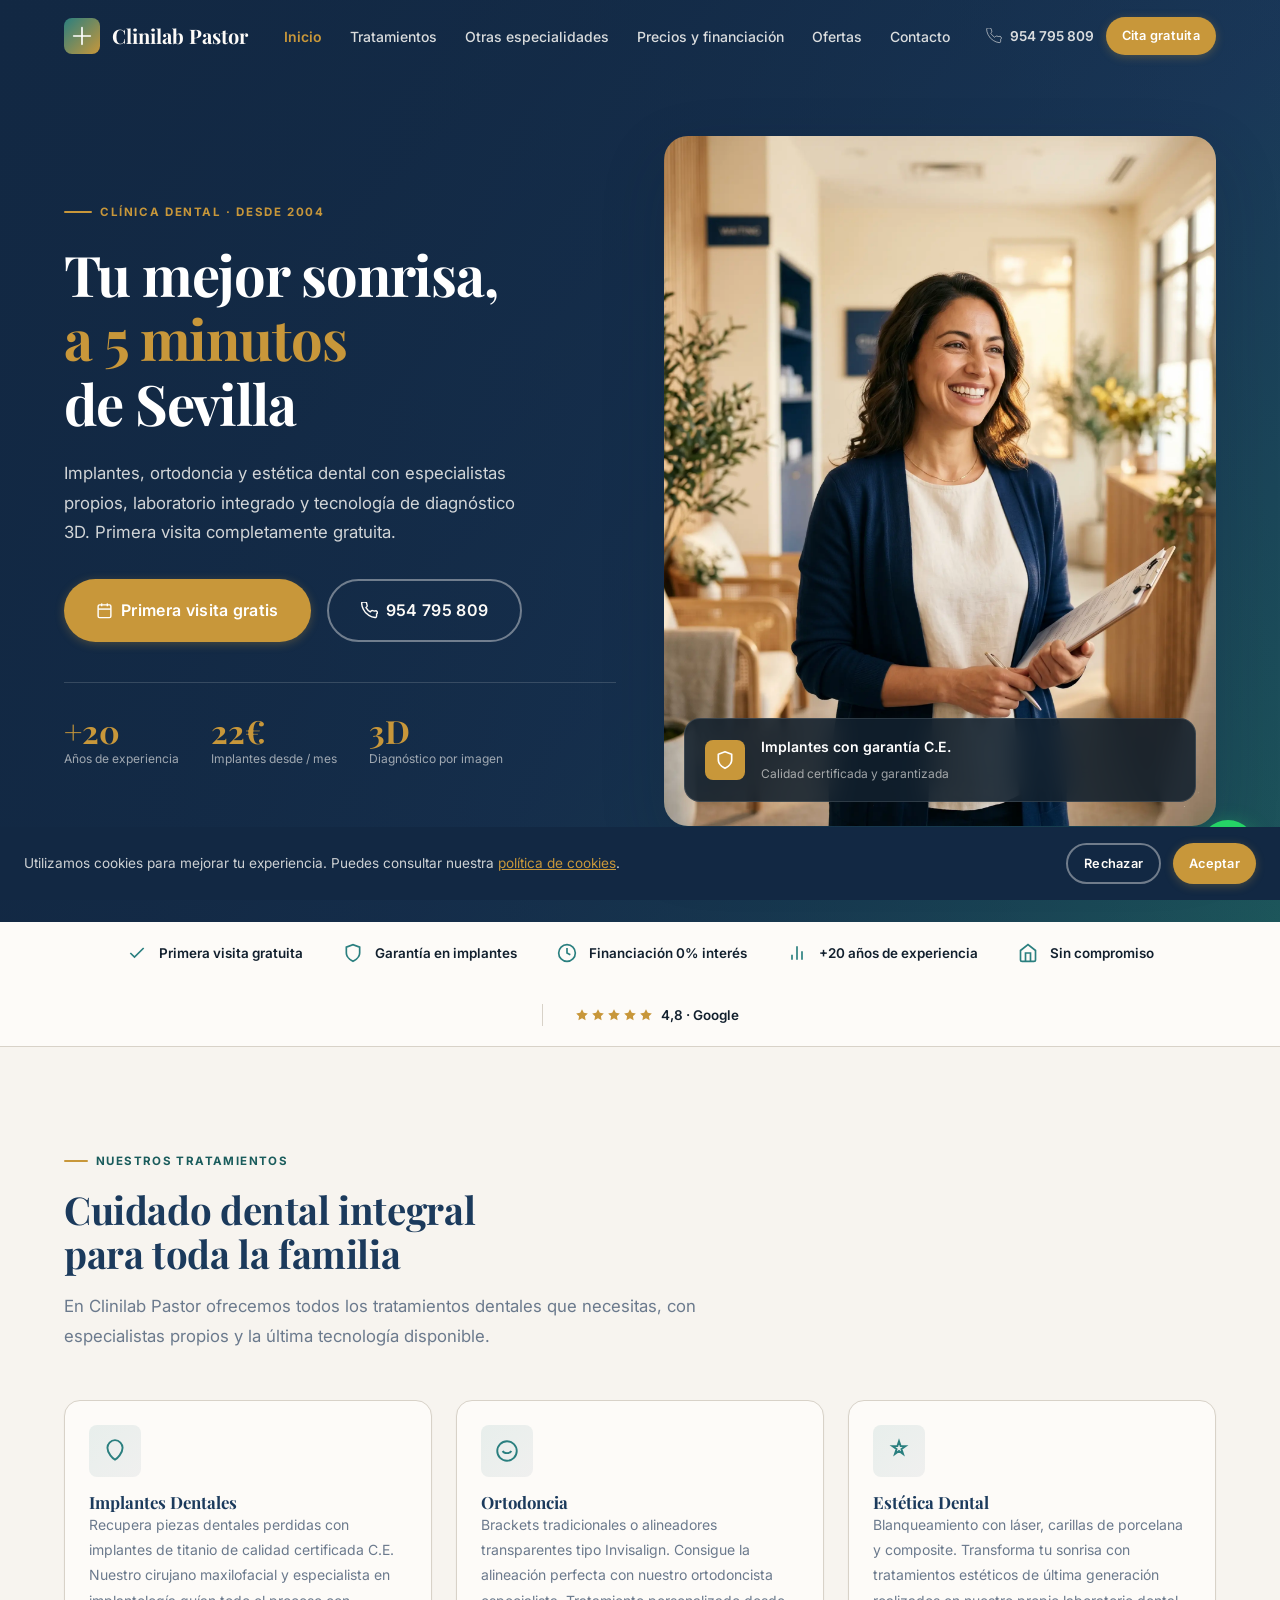
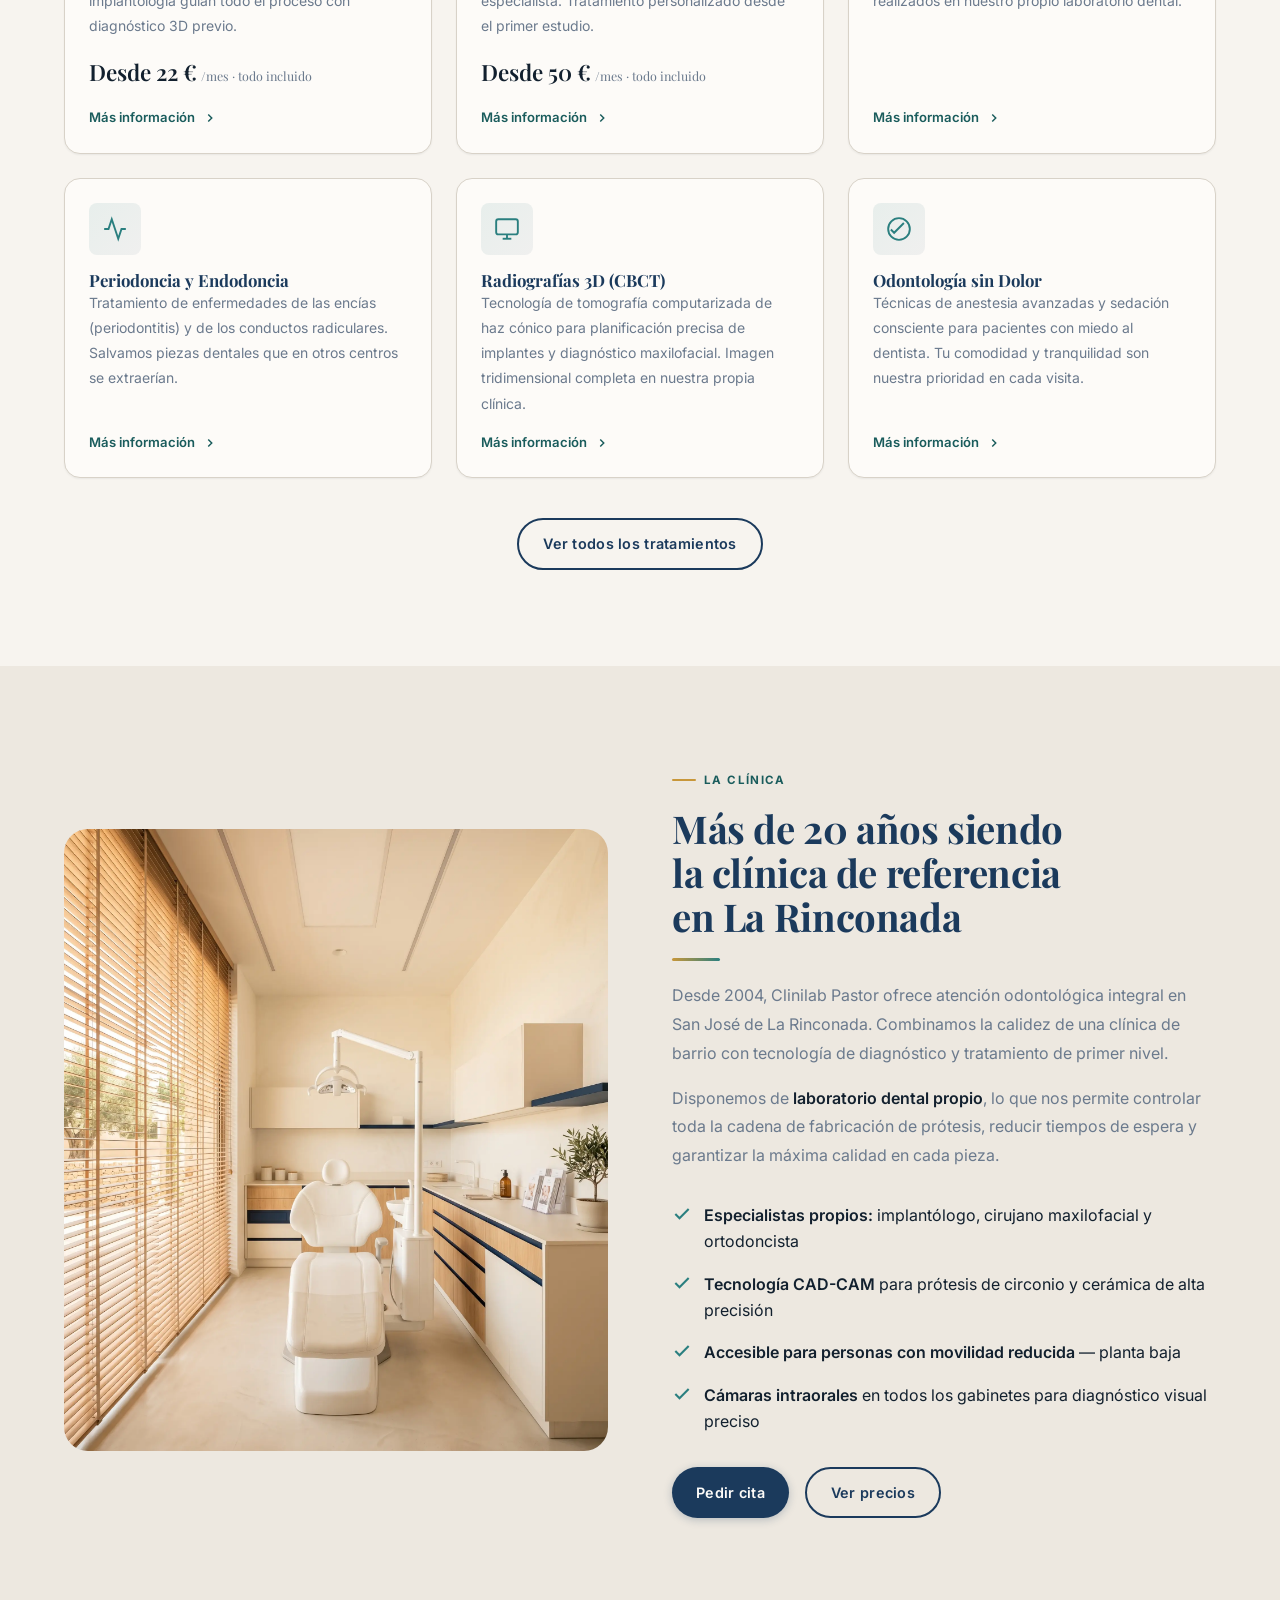
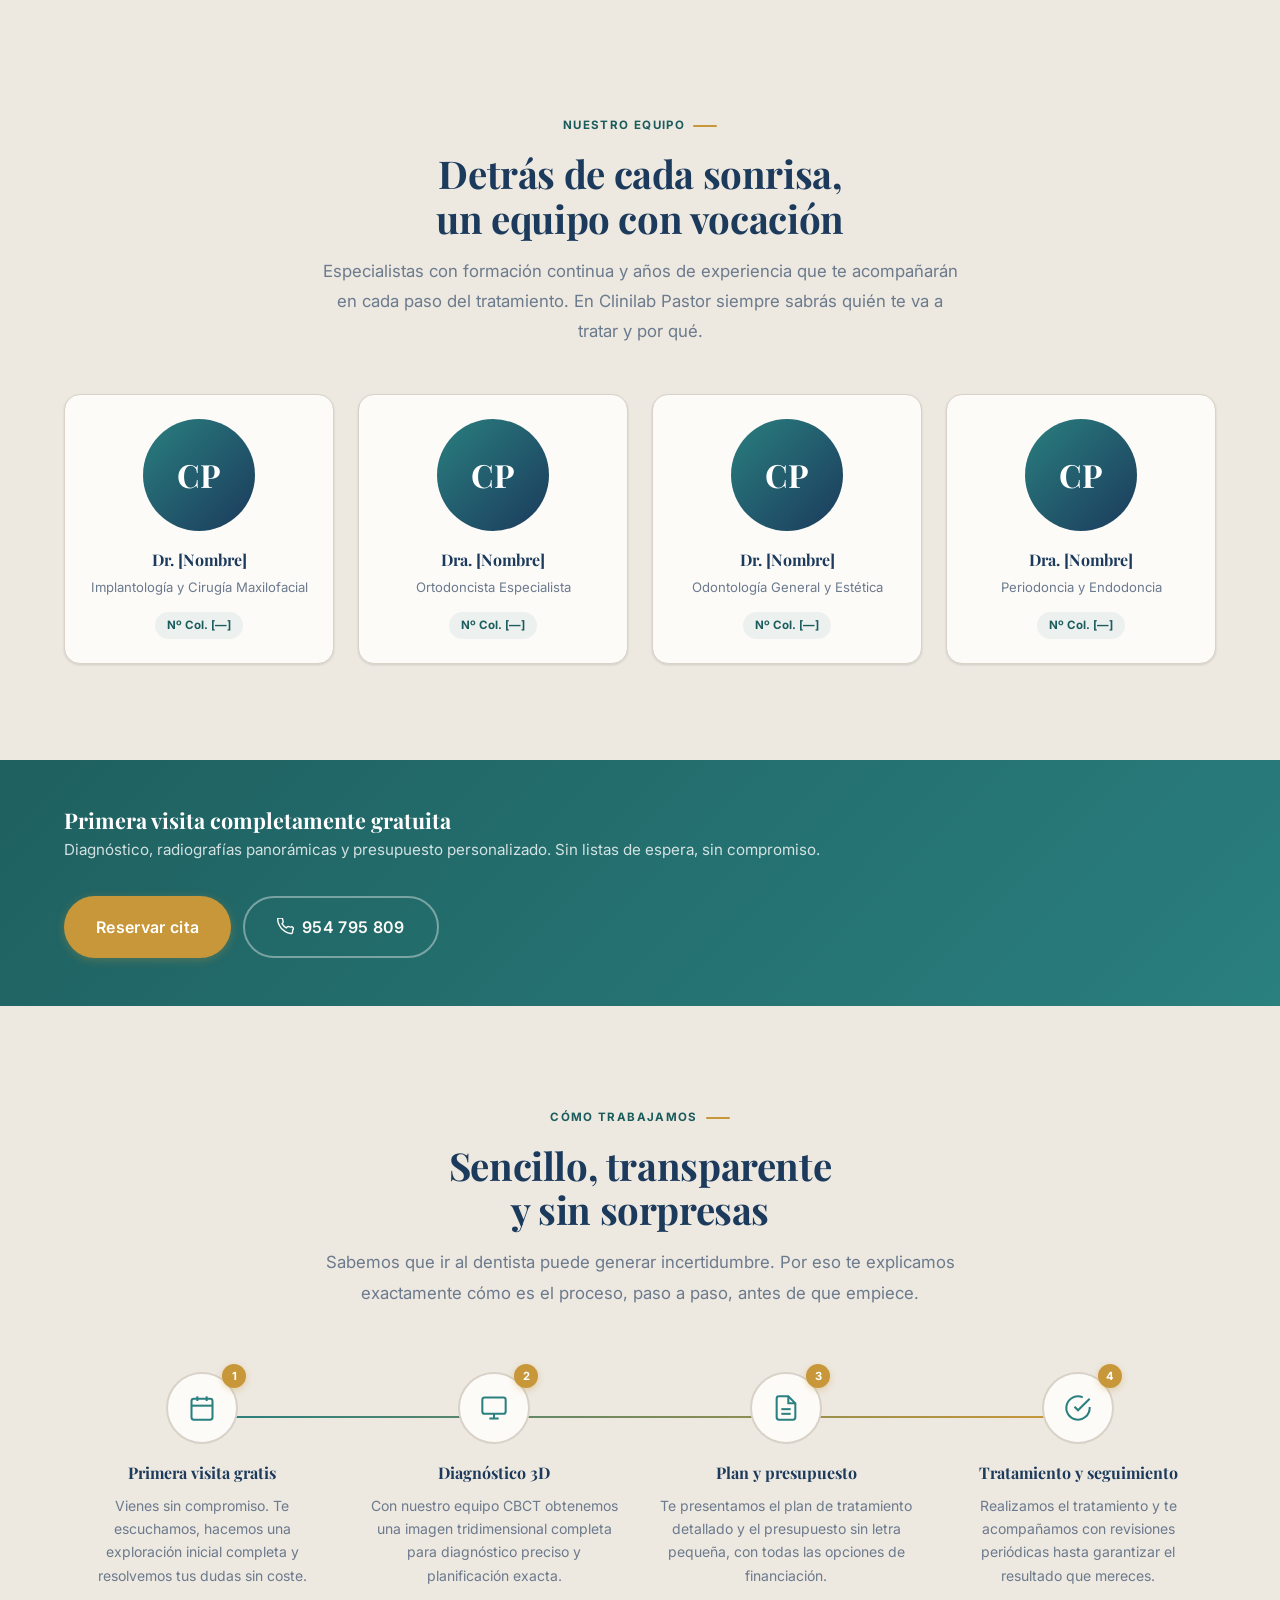
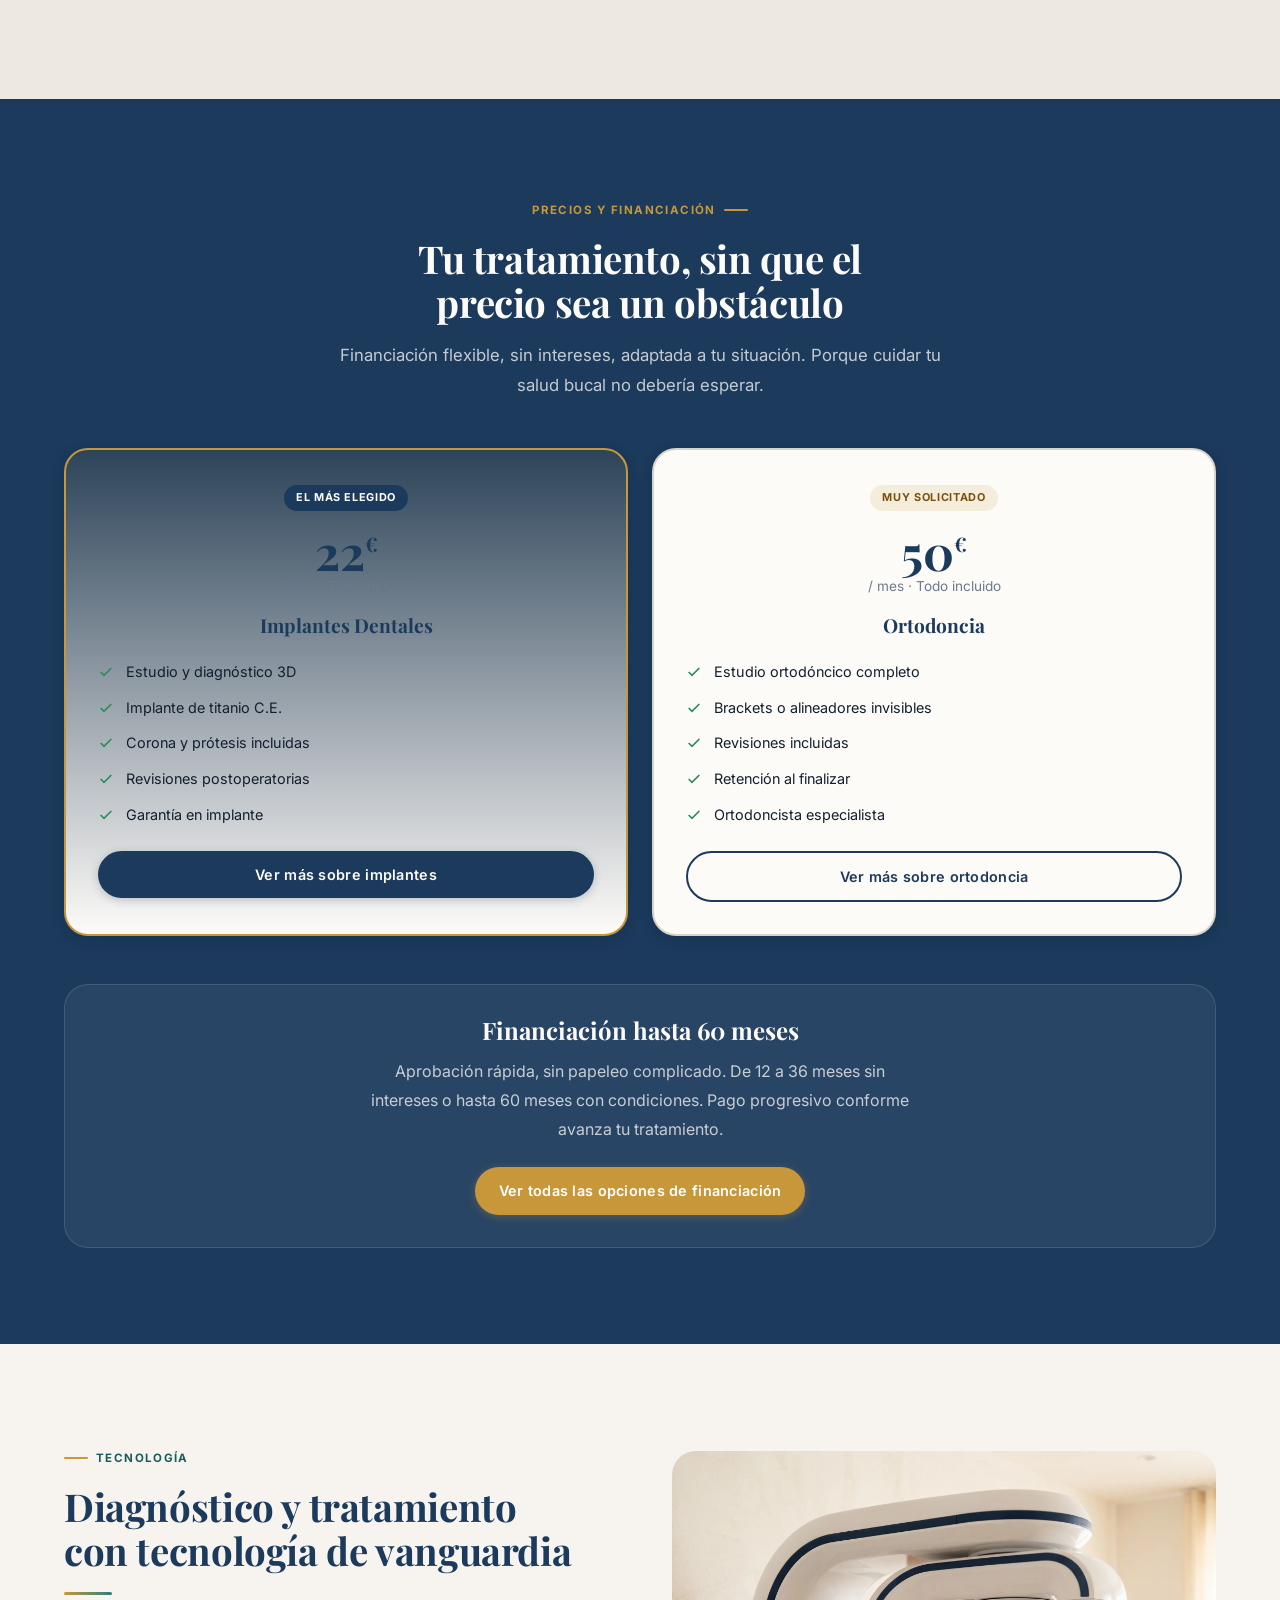
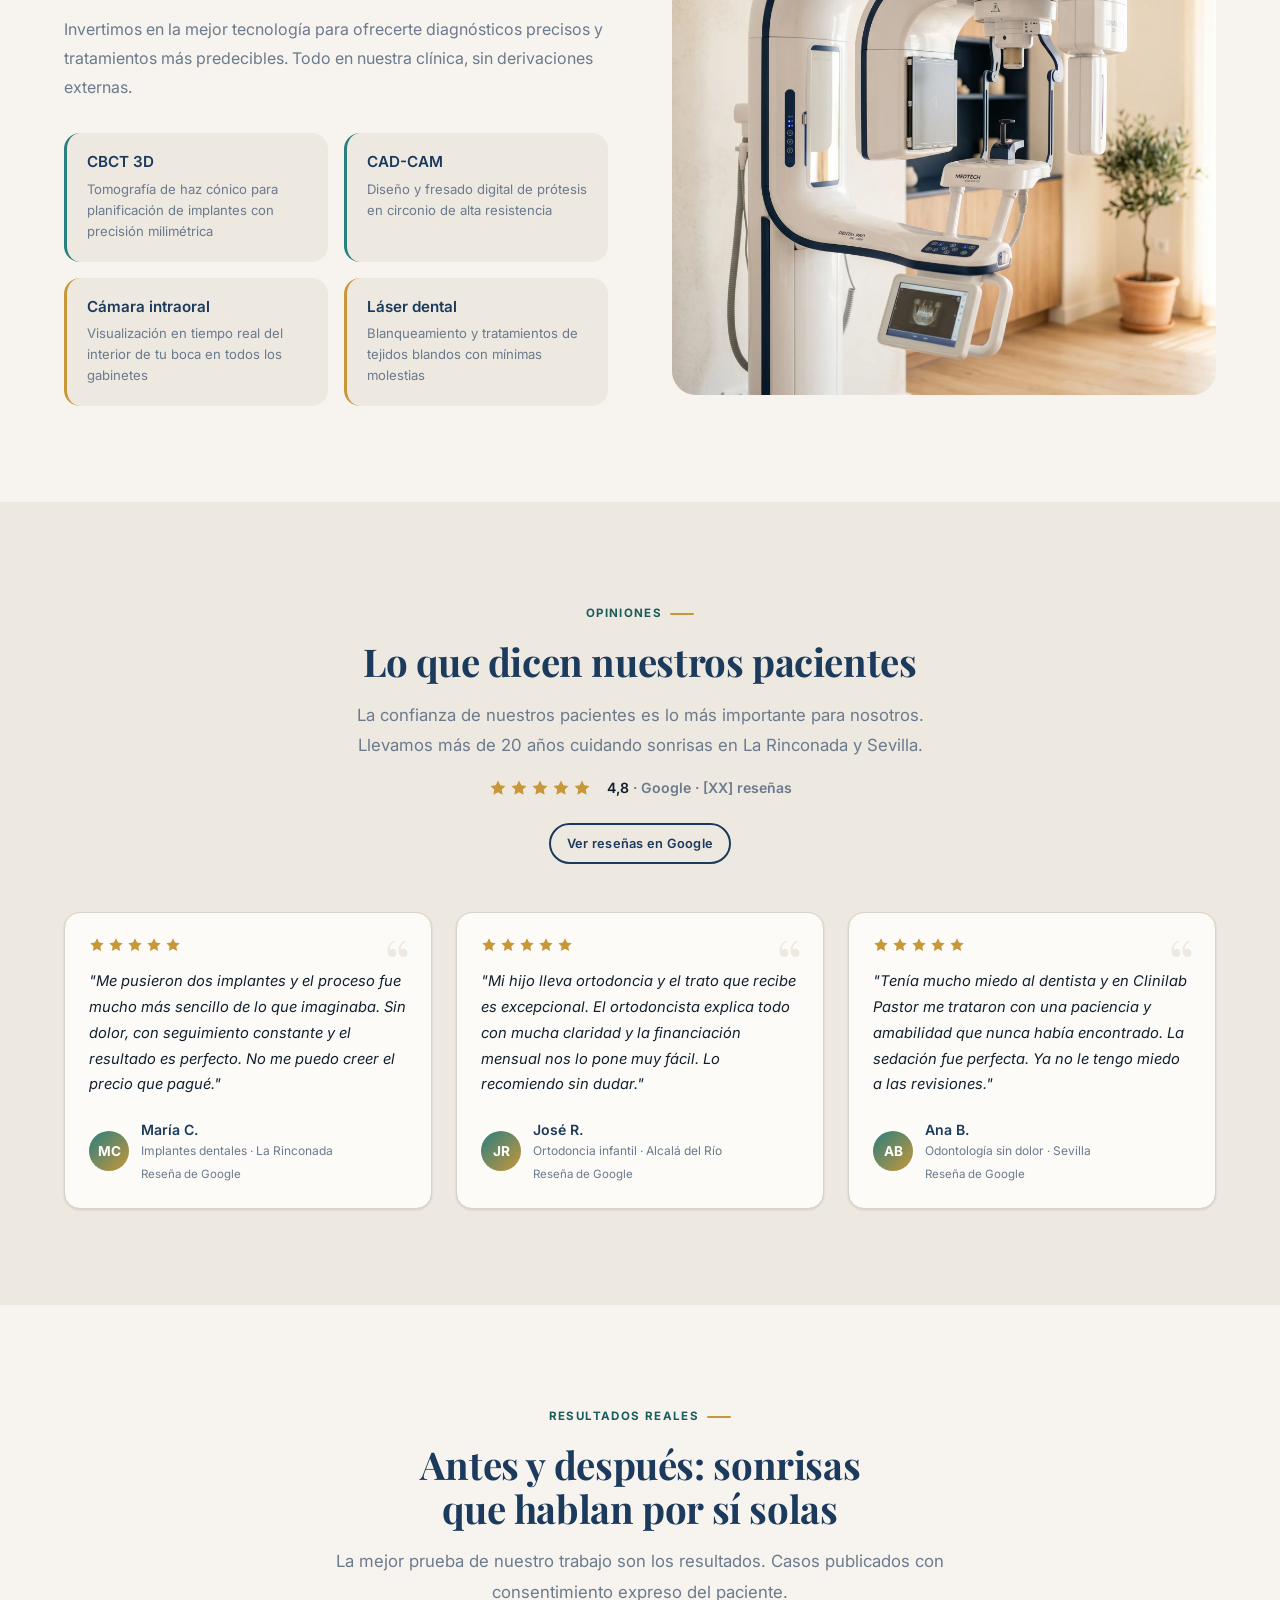
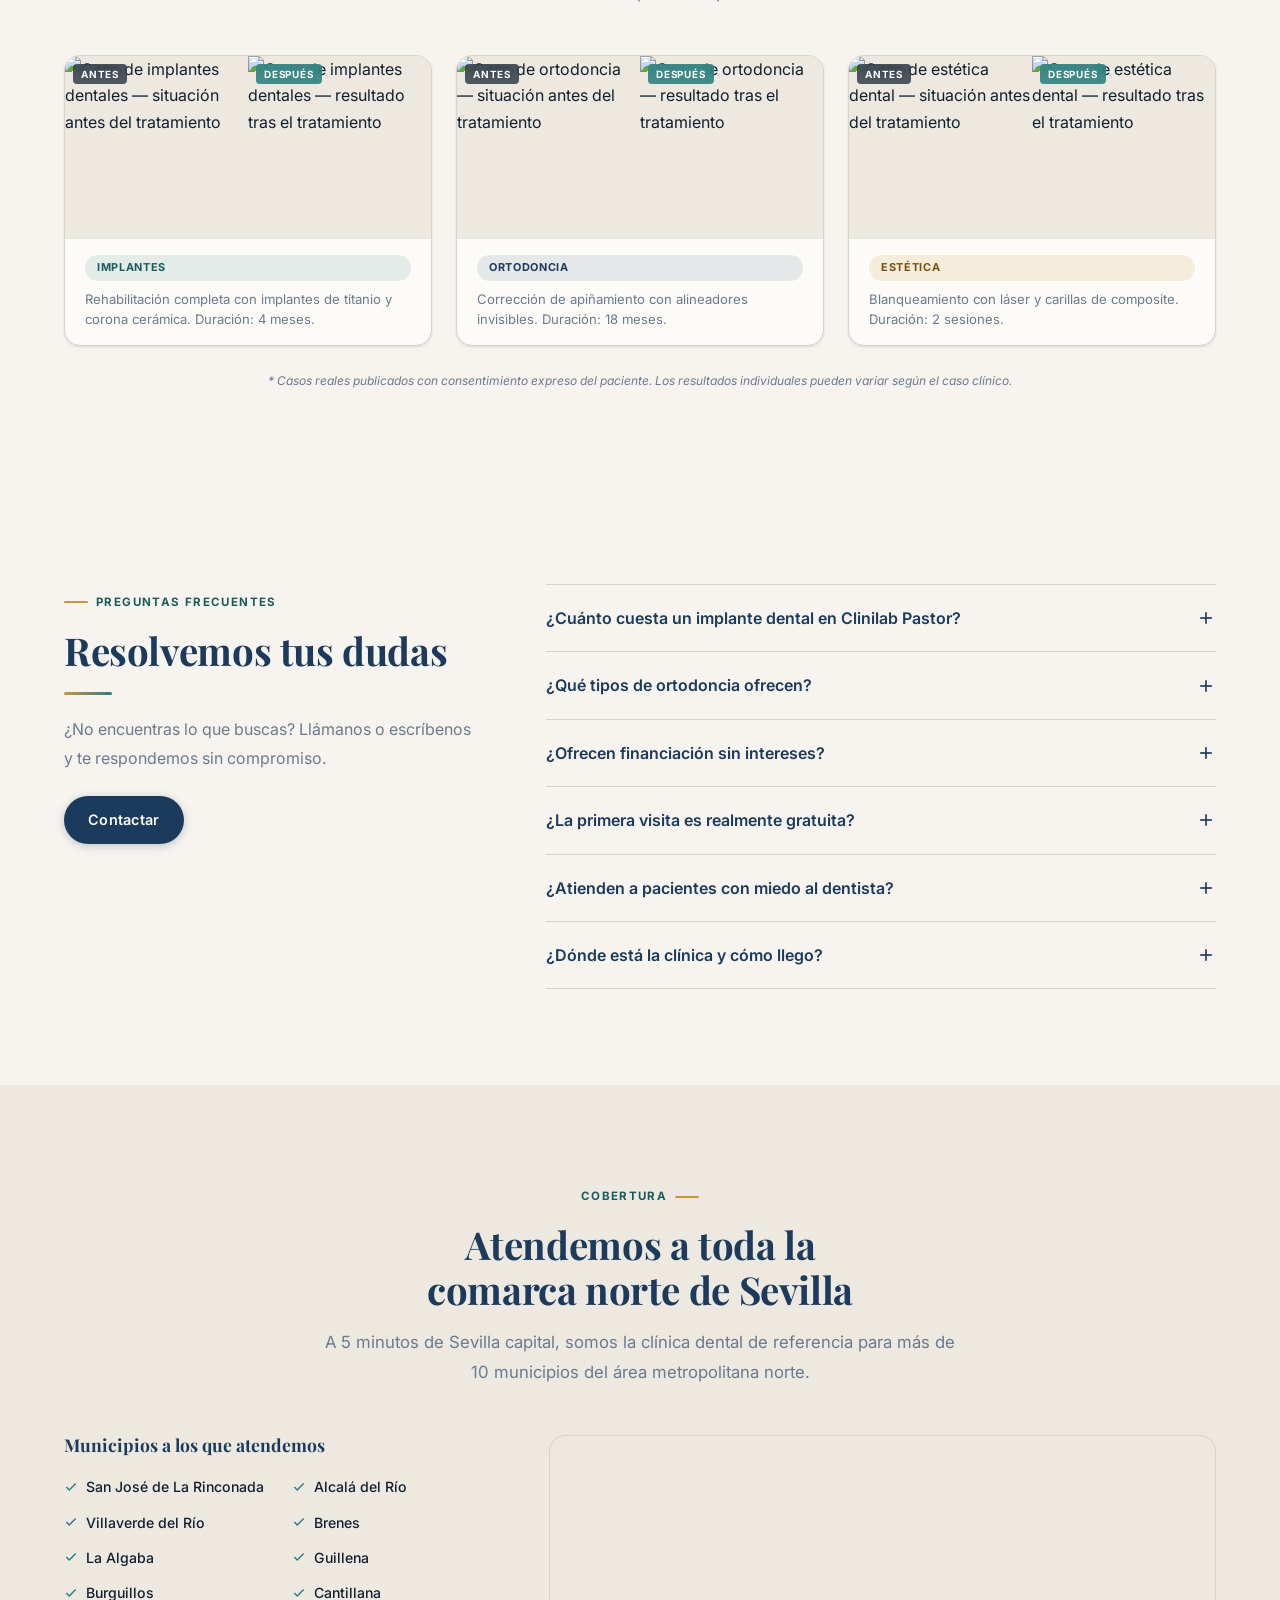
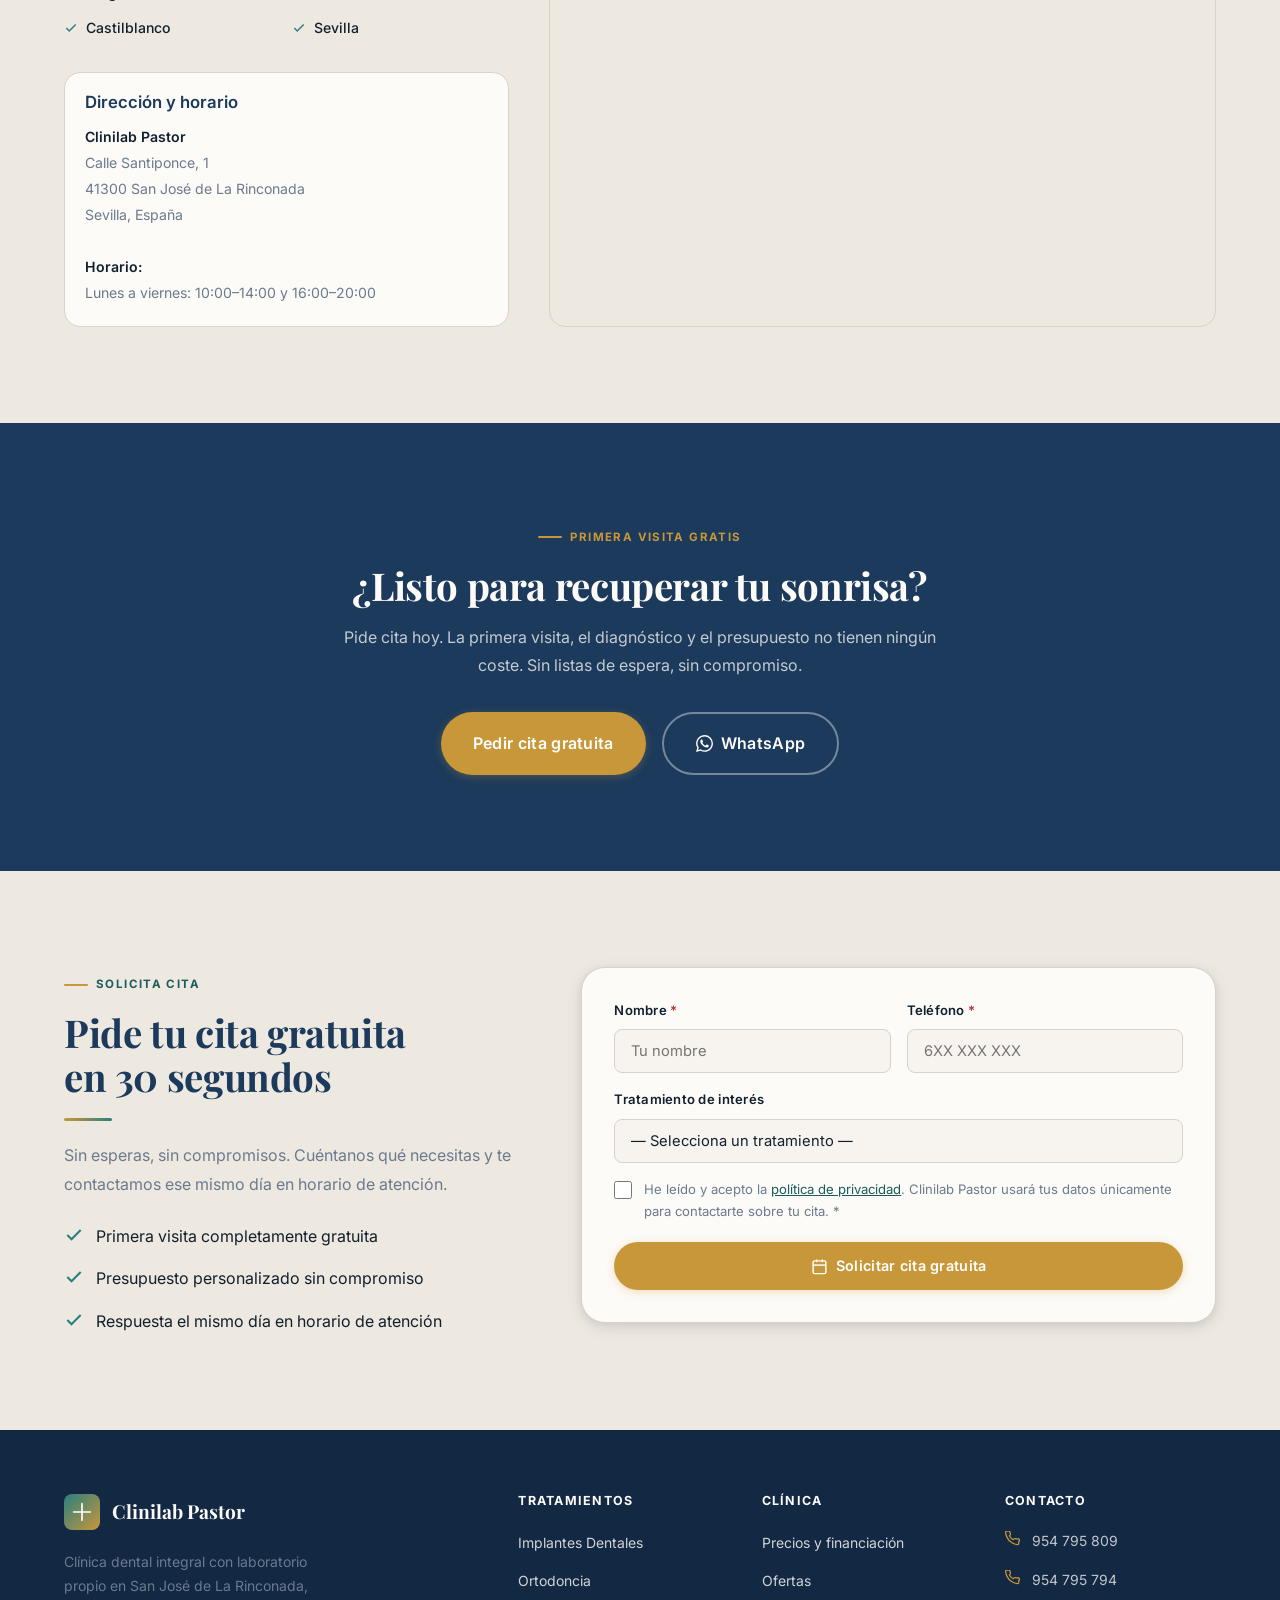
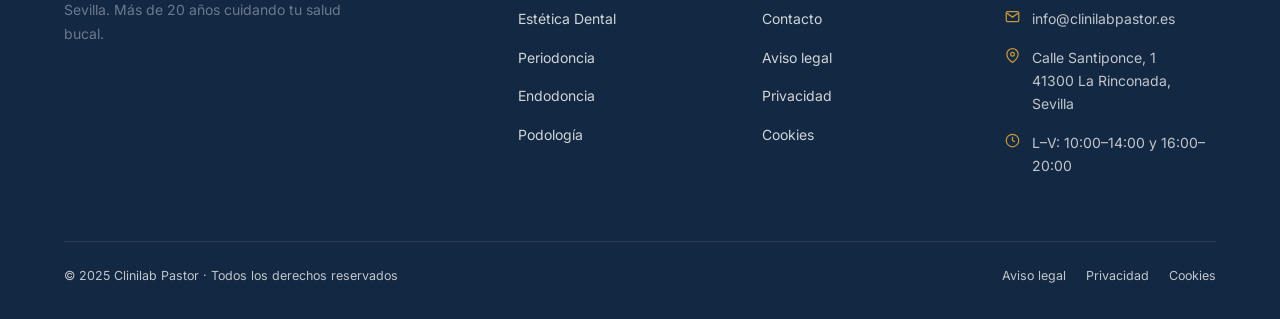
==== commit 778ee74e: "1.1" ====
--- a/index.html
+++ b/index.html
@@ -10,21 +10,24 @@
   <link rel="canonical" href="https://www.clinilabpastor.es/">
 
   <!-- ── Open Graph ── -->
-  <meta property="og:type" content="website">
-  <meta property="og:url" content="https://www.clinilabpastor.es/">
-  <meta property="og:title" content="Clinilab Pastor | Clínica Dental en La Rinconada, Sevilla">
+  <meta property="og:type"        content="website">
+  <meta property="og:url"         content="https://www.clinilabpastor.es/">
+  <meta property="og:title"       content="Clinilab Pastor | Clínica Dental en La Rinconada, Sevilla">
   <meta property="og:description" content="Implantes desde 22€/mes, ortodoncia desde 50€/mes. Más de 20 años de experiencia. Primera visita gratuita.">
-  <meta property="og:image" content="https://www.clinilabpastor.es/assets/img/og-home.webp">
-  <meta property="og:locale" content="es_ES">
-  <meta name="twitter:card" content="summary_large_image">
-  <meta name="twitter:title" content="Clinilab Pastor | Clínica Dental en La Rinconada, Sevilla">
+  <meta property="og:image"       content="https://www.clinilabpastor.es/assets/img/og-home.webp">
+  <meta property="og:locale"      content="es_ES">
+  <meta name="twitter:card"        content="summary_large_image">
+  <meta name="twitter:title"       content="Clinilab Pastor | Clínica Dental en La Rinconada, Sevilla">
   <meta name="twitter:description" content="Implantes desde 22€/mes, ortodoncia desde 50€/mes. Primera visita gratuita.">
-  <meta name="twitter:image" content="https://www.clinilabpastor.es/assets/img/og-home.webp">
+  <meta name="twitter:image"       content="https://www.clinilabpastor.es/assets/img/og-home.webp">
 
   <!-- ── Fonts ── -->
   <link rel="preconnect" href="https://fonts.googleapis.com">
   <link rel="preconnect" href="https://fonts.gstatic.com" crossorigin>
   <link href="https://fonts.googleapis.com/css2?family=Inter:wght@400;500;600;700&family=Playfair+Display:wght@700&display=swap" rel="stylesheet">
+
+  <!-- ── Preload imagen crítica del hero ── -->
+  <link rel="preload" as="image" href="assets/img/hero-paciente.webp" fetchpriority="high">
 
   <!-- ── CSS ── -->
   <link rel="stylesheet" href="css/main.css">
@@ -52,8 +55,8 @@
     },
     "geo": {
       "@type": "GeoCoordinates",
-      "latitude": 37.4897,
-      "longitude": -6.0058
+      "latitude": 37.48222059866249,
+      "longitude": -5.944658843974127
     },
     "openingHoursSpecification": [
       {
@@ -89,6 +92,18 @@
     ]
   }
   </script>
+  <!--
+  ACTIVAR SOLO con reseñas reales. Marcar ratings falsos viola la política de datos
+  estructurados de Google y la normativa española de publicidad.
+  Añadir dentro del bloque JSON-LD "Dentist" cuando se dispongan de datos reales:
+  "aggregateRating": {
+    "@type": "AggregateRating",
+    "ratingValue": "4.8",
+    "reviewCount": "XX",
+    "bestRating": "5",
+    "worstRating": "1"
+  }
+  -->
 </head>
 <body>
 
@@ -105,20 +120,20 @@
         Clinilab Pastor
       </a>
 
-      <ul class="navbar__nav" role="list">
+      <ul class="navbar__nav" id="nav-menu" role="list">
         <li><a href="index.html" class="navbar__link">Inicio</a></li>
         <li class="navbar__item">
-          <a href="#" class="navbar__link" aria-haspopup="true">Tratamientos</a>
+          <a href="#" class="navbar__link" aria-haspopup="true" aria-expanded="false">Tratamientos</a>
           <ul class="navbar__dropdown" role="list">
             <li><a href="implantes-dentales.html" class="navbar__dropdown-link">Implantes Dentales</a></li>
-            <li><a href="ortodoncia.html" class="navbar__dropdown-link">Ortodoncia</a></li>
-            <li><a href="tratamientos.html" class="navbar__dropdown-link">Todos los tratamientos</a></li>
+            <li><a href="ortodoncia.html"          class="navbar__dropdown-link">Ortodoncia</a></li>
+            <li><a href="tratamientos.html"        class="navbar__dropdown-link">Todos los tratamientos</a></li>
           </ul>
         </li>
-        <li><a href="otras-especialidades.html" class="navbar__link">Otras especialidades</a></li>
-        <li><a href="precios-financiacion.html" class="navbar__link">Precios y financiación</a></li>
-        <li><a href="ofertas.html" class="navbar__link">Ofertas</a></li>
-        <li><a href="contacto.html" class="navbar__link">Contacto</a></li>
+        <li><a href="otras-especialidades.html"  class="navbar__link">Otras especialidades</a></li>
+        <li><a href="precios-financiacion.html"  class="navbar__link">Precios y financiación</a></li>
+        <li><a href="ofertas.html"               class="navbar__link">Ofertas</a></li>
+        <li><a href="contacto.html"              class="navbar__link">Contacto</a></li>
       </ul>
 
       <div class="navbar__actions">
@@ -127,7 +142,12 @@
           954 795 809
         </a>
         <a href="contacto.html" class="btn btn--accent btn--sm">Cita gratuita</a>
-        <button class="navbar__toggle" aria-label="Abrir menú" aria-expanded="false" aria-controls="nav-menu">
+        <button
+          class="navbar__toggle"
+          aria-label="Abrir menú"
+          aria-expanded="false"
+          aria-controls="nav-menu"
+        >
           <svg viewBox="0 0 24 24" aria-hidden="true"><line x1="3" y1="6" x2="21" y2="6"/><line x1="3" y1="12" x2="21" y2="12"/><line x1="3" y1="18" x2="21" y2="18"/></svg>
         </button>
       </div>
@@ -140,7 +160,7 @@
 ══════════════════════════════════════ -->
 <main id="main-content">
 <section class="hero" aria-labelledby="hero-heading">
-  <div class="hero__bg" role="presentation"></div>
+  <div class="hero__bg"     role="presentation"></div>
   <div class="hero__overlay" role="presentation"></div>
 
   <div class="hero__content">
@@ -150,11 +170,11 @@
       <p class="hero__desc">Implantes, ortodoncia y estética dental con especialistas propios, laboratorio integrado y tecnología de diagnóstico 3D. Primera visita completamente gratuita.</p>
       <div class="hero__actions">
         <a href="contacto.html" class="btn btn--accent btn--lg">
-          <svg viewBox="0 0 24 24" width="18" height="18" fill="none" stroke="currentColor" stroke-width="2" aria-hidden="true"><rect x="3" y="4" width="18" height="18" rx="2"/><line x1="16" y1="2" x2="16" y2="6"/><line x1="8" y1="2" x2="8" y2="6"/><line x1="3" y1="10" x2="21" y2="10"/></svg>
+          <svg viewBox="0 0 24 24" fill="none" stroke="currentColor" stroke-width="2" aria-hidden="true"><rect x="3" y="4" width="18" height="18" rx="2"/><line x1="16" y1="2" x2="16" y2="6"/><line x1="8" y1="2" x2="8" y2="6"/><line x1="3" y1="10" x2="21" y2="10"/></svg>
           Primera visita gratis
         </a>
         <a href="tel:+34954795809" class="btn btn--outline-light btn--lg">
-          <svg viewBox="0 0 24 24" width="18" height="18" fill="none" stroke="currentColor" stroke-width="2" aria-hidden="true"><path d="M22 16.92v3a2 2 0 01-2.18 2 19.79 19.79 0 01-8.63-3.07A19.5 19.5 0 013.07 9.8 19.79 19.79 0 01.89 1.18 2 2 0 012.91 0h3a2 2 0 012 1.72c.127.96.361 1.903.7 2.81a2 2 0 01-.45 2.11L7.09 7.91a16 16 0 006 6l1.27-1.27a2 2 0 012.11-.45c.907.339 1.85.573 2.81.7A2 2 0 0122 16.92z"/></svg>
+          <svg viewBox="0 0 24 24" fill="none" stroke="currentColor" stroke-width="2" aria-hidden="true"><path d="M22 16.92v3a2 2 0 01-2.18 2 19.79 19.79 0 01-8.63-3.07A19.5 19.5 0 013.07 9.8 19.79 19.79 0 01.89 1.18 2 2 0 012.91 0h3a2 2 0 012 1.72c.127.96.361 1.903.7 2.81a2 2 0 01-.45 2.11L7.09 7.91a16 16 0 006 6l1.27-1.27a2 2 0 012.11-.45c.907.339 1.85.573 2.81.7A2 2 0 0122 16.92z"/></svg>
           954 795 809
         </a>
       </div>
@@ -179,7 +199,6 @@
         src="assets/img/hero-paciente.webp"
         alt="Paciente con sonrisa saludable en Clinilab Pastor"
         width="480" height="600"
-        style="aspect-ratio:4/5; background-color:#2A5080;"
         loading="eager"
         fetchpriority="high"
       >
@@ -194,6 +213,13 @@
       </div>
     </div>
   </div>
+
+  <!-- Scroll indicator -->
+  <div class="scroll-indicator" aria-hidden="true">
+    <div class="scroll-indicator__arrow">
+      <svg viewBox="0 0 24 24"><polyline points="6 9 12 15 18 9"/></svg>
+    </div>
+  </div>
 </section>
 
 <!-- ══════════════════════════════════════
@@ -202,24 +228,35 @@
 <div class="trust-bar" role="complementary" aria-label="Ventajas principales">
   <div class="trust-bar__inner container">
     <div class="trust-bar__item">
+      <svg viewBox="0 0 24 24" aria-hidden="true"><polyline points="20 6 9 17 4 12"/></svg>
+      Primera visita gratuita
+    </div>
+    <div class="trust-bar__item">
       <svg viewBox="0 0 24 24" aria-hidden="true"><path d="M12 22s8-4 8-10V5l-8-3-8 3v7c0 6 8 10 8 10z"/></svg>
-      Implantes C.E. garantizados
+      Garantía en implantes
     </div>
     <div class="trust-bar__item">
       <svg viewBox="0 0 24 24" aria-hidden="true"><circle cx="12" cy="12" r="10"/><path d="M12 6v6l4 2"/></svg>
-      Financiación sin intereses
+      Financiación 0% interés
     </div>
     <div class="trust-bar__item">
-      <svg viewBox="0 0 24 24" aria-hidden="true"><path d="M20 21v-2a4 4 0 00-4-4H8a4 4 0 00-4 4v2"/><circle cx="12" cy="7" r="4"/></svg>
-      Especialistas propios
+      <svg viewBox="0 0 24 24" aria-hidden="true"><path d="M18 20V10M12 20V4M6 20v-6"/></svg>
+      +20 años de experiencia
     </div>
     <div class="trust-bar__item">
       <svg viewBox="0 0 24 24" aria-hidden="true"><path d="M3 9l9-7 9 7v11a2 2 0 01-2 2H5a2 2 0 01-2-2z"/><polyline points="9 22 9 12 15 12 15 22"/></svg>
-      Laboratorio dental propio
-    </div>
-    <div class="trust-bar__item">
-      <svg viewBox="0 0 24 24" aria-hidden="true"><polyline points="20 6 9 17 4 12"/></svg>
-      Primera visita gratuita
+      Sin compromiso
+    </div>
+    <!-- PLACEHOLDER: sustituir por datos REALES del cliente (reseñas de Google / fotos del equipo con nº colegiado / casos con consentimiento) -->
+    <div class="trust-bar__rating" aria-label="4 coma 8 de 5 estrellas en Google">
+      <div class="trust-bar__rating-stars" aria-hidden="true">
+        <svg viewBox="0 0 24 24"><polygon points="12 2 15.09 8.26 22 9.27 17 14.14 18.18 21.02 12 17.77 5.82 21.02 7 14.14 2 9.27 8.91 8.26 12 2"/></svg>
+        <svg viewBox="0 0 24 24"><polygon points="12 2 15.09 8.26 22 9.27 17 14.14 18.18 21.02 12 17.77 5.82 21.02 7 14.14 2 9.27 8.91 8.26 12 2"/></svg>
+        <svg viewBox="0 0 24 24"><polygon points="12 2 15.09 8.26 22 9.27 17 14.14 18.18 21.02 12 17.77 5.82 21.02 7 14.14 2 9.27 8.91 8.26 12 2"/></svg>
+        <svg viewBox="0 0 24 24"><polygon points="12 2 15.09 8.26 22 9.27 17 14.14 18.18 21.02 12 17.77 5.82 21.02 7 14.14 2 9.27 8.91 8.26 12 2"/></svg>
+        <svg viewBox="0 0 24 24"><polygon points="12 2 15.09 8.26 22 9.27 17 14.14 18.18 21.02 12 17.77 5.82 21.02 7 14.14 2 9.27 8.91 8.26 12 2"/></svg>
+      </div>
+      <span><strong>4,8</strong> · Google</span>
     </div>
   </div>
 </div>
@@ -327,7 +364,7 @@
       </article>
     </div>
 
-    <div style="text-align:center; margin-top: var(--space-10);">
+    <div class="text-center" style="margin-top: var(--space-10);">
       <a href="tratamientos.html" class="btn btn--outline">Ver todos los tratamientos</a>
     </div>
   </div>
@@ -357,21 +394,21 @@
         <p>Desde 2004, Clinilab Pastor ofrece atención odontológica integral en San José de La Rinconada. Combinamos la calidez de una clínica de barrio con tecnología de diagnóstico y tratamiento de primer nivel.</p>
         <p style="margin-top:var(--space-4)">Disponemos de <strong>laboratorio dental propio</strong>, lo que nos permite controlar toda la cadena de fabricación de prótesis, reducir tiempos de espera y garantizar la máxima calidad en cada pieza.</p>
 
-        <ul style="margin-top:var(--space-8); display:flex; flex-direction:column; gap:var(--space-4);">
-          <li style="display:flex; gap:var(--space-3); align-items:flex-start;">
-            <svg width="20" height="20" viewBox="0 0 24 24" fill="none" stroke="var(--color-secondary)" stroke-width="2.5" style="flex-shrink:0; margin-top:2px;" aria-hidden="true"><polyline points="20 6 9 17 4 12"/></svg>
+        <ul class="feature-list">
+          <li class="feature-list__item">
+            <svg viewBox="0 0 24 24" aria-hidden="true"><polyline points="20 6 9 17 4 12"/></svg>
             <span><strong>Especialistas propios:</strong> implantólogo, cirujano maxilofacial y ortodoncista</span>
           </li>
-          <li style="display:flex; gap:var(--space-3); align-items:flex-start;">
-            <svg width="20" height="20" viewBox="0 0 24 24" fill="none" stroke="var(--color-secondary)" stroke-width="2.5" style="flex-shrink:0; margin-top:2px;" aria-hidden="true"><polyline points="20 6 9 17 4 12"/></svg>
+          <li class="feature-list__item">
+            <svg viewBox="0 0 24 24" aria-hidden="true"><polyline points="20 6 9 17 4 12"/></svg>
             <span><strong>Tecnología CAD-CAM</strong> para prótesis de circonio y cerámica de alta precisión</span>
           </li>
-          <li style="display:flex; gap:var(--space-3); align-items:flex-start;">
-            <svg width="20" height="20" viewBox="0 0 24 24" fill="none" stroke="var(--color-secondary)" stroke-width="2.5" style="flex-shrink:0; margin-top:2px;" aria-hidden="true"><polyline points="20 6 9 17 4 12"/></svg>
+          <li class="feature-list__item">
+            <svg viewBox="0 0 24 24" aria-hidden="true"><polyline points="20 6 9 17 4 12"/></svg>
             <span><strong>Accesible para personas con movilidad reducida</strong> — planta baja</span>
           </li>
-          <li style="display:flex; gap:var(--space-3); align-items:flex-start;">
-            <svg width="20" height="20" viewBox="0 0 24 24" fill="none" stroke="var(--color-secondary)" stroke-width="2.5" style="flex-shrink:0; margin-top:2px;" aria-hidden="true"><polyline points="20 6 9 17 4 12"/></svg>
+          <li class="feature-list__item">
+            <svg viewBox="0 0 24 24" aria-hidden="true"><polyline points="20 6 9 17 4 12"/></svg>
             <span><strong>Cámaras intraorales</strong> en todos los gabinetes para diagnóstico visual preciso</span>
           </li>
         </ul>
@@ -386,19 +423,133 @@
 </section>
 
 <!-- ══════════════════════════════════════
-     PRECIOS / FINANCIACIÓN DESTACADOS
+     NUESTRO EQUIPO
+══════════════════════════════════════ -->
+<!-- PLACEHOLDER: sustituir por datos REALES del cliente (fotos del equipo con nº colegiado) -->
+<section class="section section--alt" id="equipo" aria-labelledby="equipo-heading">
+  <div class="container">
+    <div class="section-header section-header--center reveal">
+      <span class="section-label">Nuestro equipo</span>
+      <h2 id="equipo-heading">Detrás de cada sonrisa, un equipo con vocación</h2>
+      <p>Especialistas con formación continua y años de experiencia que te acompañarán en cada paso del tratamiento. En Clinilab Pastor siempre sabrás quién te va a tratar y por qué.</p>
+    </div>
+
+    <div class="team-grid">
+      <article class="team-card reveal reveal-delay-1">
+        <!-- PLACEHOLDER: sustituir por datos REALES del cliente (fotos del equipo con nº colegiado / casos con consentimiento) -->
+        <div class="team-card__photo" aria-hidden="true">CP</div>
+        <h3 class="team-card__name">Dr. [Nombre]</h3>
+        <p class="team-card__specialty">Implantología y Cirugía Maxilofacial</p>
+        <span class="team-card__college">Nº Col. [—]</span>
+      </article>
+
+      <article class="team-card reveal reveal-delay-2">
+        <!-- PLACEHOLDER: sustituir por datos REALES del cliente (fotos del equipo con nº colegiado / casos con consentimiento) -->
+        <div class="team-card__photo" aria-hidden="true">CP</div>
+        <h3 class="team-card__name">Dra. [Nombre]</h3>
+        <p class="team-card__specialty">Ortodoncista Especialista</p>
+        <span class="team-card__college">Nº Col. [—]</span>
+      </article>
+
+      <article class="team-card reveal reveal-delay-3">
+        <!-- PLACEHOLDER: sustituir por datos REALES del cliente (fotos del equipo con nº colegiado / casos con consentimiento) -->
+        <div class="team-card__photo" aria-hidden="true">CP</div>
+        <h3 class="team-card__name">Dr. [Nombre]</h3>
+        <p class="team-card__specialty">Odontología General y Estética</p>
+        <span class="team-card__college">Nº Col. [—]</span>
+      </article>
+
+      <article class="team-card reveal reveal-delay-4">
+        <!-- PLACEHOLDER: sustituir por datos REALES del cliente (fotos del equipo con nº colegiado / casos con consentimiento) -->
+        <div class="team-card__photo" aria-hidden="true">CP</div>
+        <h3 class="team-card__name">Dra. [Nombre]</h3>
+        <p class="team-card__specialty">Periodoncia y Endodoncia</p>
+        <span class="team-card__college">Nº Col. [—]</span>
+      </article>
+    </div>
+  </div>
+</section>
+
+<!-- ══════════════════════════════════════
+     CTA STRIP
+══════════════════════════════════════ -->
+<div class="cta-strip" role="complementary" aria-label="Primera visita gratuita">
+  <div class="cta-strip__inner">
+    <div class="cta-strip__text">
+      <h3>Primera visita completamente gratuita</h3>
+      <p>Diagnóstico, radiografías panorámicas y presupuesto personalizado. Sin listas de espera, sin compromiso.</p>
+    </div>
+    <div class="cta-strip__actions">
+      <a href="contacto.html" class="btn btn--accent btn--lg">Reservar cita</a>
+      <a href="tel:+34954795809" class="btn btn--outline-light btn--lg">
+        <svg viewBox="0 0 24 24" fill="none" stroke="currentColor" stroke-width="2" aria-hidden="true"><path d="M22 16.92v3a2 2 0 01-2.18 2 19.79 19.79 0 01-8.63-3.07A19.5 19.5 0 013.07 9.8 19.79 19.79 0 01.89 1.18 2 2 0 012.91 0h3a2 2 0 012 1.72c.127.96.361 1.903.7 2.81a2 2 0 01-.45 2.11L7.09 7.91a16 16 0 006 6l1.27-1.27a2 2 0 012.11-.45c.907.339 1.85.573 2.81.7A2 2 0 0122 16.92z"/></svg>
+        954 795 809
+      </a>
+    </div>
+  </div>
+</div>
+
+<!-- ══════════════════════════════════════
+     CÓMO TRABAJAMOS
+══════════════════════════════════════ -->
+<section class="section section--alt" id="proceso" aria-labelledby="proceso-heading">
+  <div class="container">
+    <div class="section-header section-header--center reveal">
+      <span class="section-label">Cómo trabajamos</span>
+      <h2 id="proceso-heading">Sencillo, transparente y sin sorpresas</h2>
+      <p>Sabemos que ir al dentista puede generar incertidumbre. Por eso te explicamos exactamente cómo es el proceso, paso a paso, antes de que empiece.</p>
+    </div>
+
+    <div class="process-steps">
+      <div class="process-step reveal reveal-delay-1">
+        <div class="process-step__icon" aria-hidden="true">
+          <svg viewBox="0 0 24 24"><rect x="3" y="4" width="18" height="18" rx="2"/><line x1="16" y1="2" x2="16" y2="6"/><line x1="8" y1="2" x2="8" y2="6"/><line x1="3" y1="10" x2="21" y2="10"/></svg>
+        </div>
+        <h3>Primera visita gratis</h3>
+        <p>Vienes sin compromiso. Te escuchamos, hacemos una exploración inicial completa y resolvemos tus dudas sin coste.</p>
+      </div>
+
+      <div class="process-step reveal reveal-delay-2">
+        <div class="process-step__icon" aria-hidden="true">
+          <svg viewBox="0 0 24 24"><rect x="2" y="3" width="20" height="14" rx="2"/><line x1="8" y1="21" x2="16" y2="21"/><line x1="12" y1="17" x2="12" y2="21"/></svg>
+        </div>
+        <h3>Diagnóstico 3D</h3>
+        <p>Con nuestro equipo CBCT obtenemos una imagen tridimensional completa para diagnóstico preciso y planificación exacta.</p>
+      </div>
+
+      <div class="process-step reveal reveal-delay-3">
+        <div class="process-step__icon" aria-hidden="true">
+          <svg viewBox="0 0 24 24"><path d="M14 2H6a2 2 0 00-2 2v16a2 2 0 002 2h12a2 2 0 002-2V8z"/><polyline points="14 2 14 8 20 8"/><line x1="16" y1="13" x2="8" y2="13"/><line x1="16" y1="17" x2="8" y2="17"/></svg>
+        </div>
+        <h3>Plan y presupuesto</h3>
+        <p>Te presentamos el plan de tratamiento detallado y el presupuesto sin letra pequeña, con todas las opciones de financiación.</p>
+      </div>
+
+      <div class="process-step reveal reveal-delay-4">
+        <div class="process-step__icon" aria-hidden="true">
+          <svg viewBox="0 0 24 24"><path d="M22 11.08V12a10 10 0 11-5.93-9.14"/><polyline points="22 4 12 14.01 9 11.01"/></svg>
+        </div>
+        <h3>Tratamiento y seguimiento</h3>
+        <p>Realizamos el tratamiento y te acompañamos con revisiones periódicas hasta garantizar el resultado que mereces.</p>
+      </div>
+    </div>
+  </div>
+</section>
+
+<!-- ══════════════════════════════════════
+     PRECIOS / FINANCIACIÓN
 ══════════════════════════════════════ -->
 <section class="section section--dark" id="precios" aria-labelledby="precios-heading">
   <div class="container">
     <div class="section-header section-header--center reveal">
       <span class="section-label" style="color:var(--color-accent);">Precios y financiación</span>
-      <h2 id="precios-heading" style="color:var(--color-surface);">Tu tratamiento, sin que el precio sea un obstáculo</h2>
+      <h2 id="precios-heading">Tu tratamiento, sin que el precio sea un obstáculo</h2>
       <p>Financiación flexible, sin intereses, adaptada a tu situación. Porque cuidar tu salud bucal no debería esperar.</p>
     </div>
 
     <div class="grid-2" style="gap:var(--space-6); margin-bottom:var(--space-12);">
       <div class="price-card price-card--featured reveal reveal-delay-1">
-        <span class="badge badge--secondary" style="margin-bottom:var(--space-4);">Tratamiento estrella</span>
+        <span class="badge badge--secondary" style="margin-bottom:var(--space-4);">El más elegido</span>
         <div class="price-card__price-value">22<span>€</span></div>
         <div class="price-card__price-period">/ mes · Todo incluido</div>
         <h3 style="margin-top:var(--space-4); font-size:1.2rem;">Implantes Dentales</h3>
@@ -409,7 +560,7 @@
           <li><svg viewBox="0 0 24 24" aria-hidden="true"><polyline points="20 6 9 17 4 12"/></svg>Revisiones postoperatorias</li>
           <li><svg viewBox="0 0 24 24" aria-hidden="true"><polyline points="20 6 9 17 4 12"/></svg>Garantía en implante</li>
         </ul>
-        <a href="implantes-dentales.html" class="btn btn--primary" style="width:100%; justify-content:center;">Ver más sobre implantes</a>
+        <a href="implantes-dentales.html" class="btn btn--primary btn--full">Ver más sobre implantes</a>
       </div>
 
       <div class="price-card reveal reveal-delay-2">
@@ -424,14 +575,14 @@
           <li><svg viewBox="0 0 24 24" aria-hidden="true"><polyline points="20 6 9 17 4 12"/></svg>Retención al finalizar</li>
           <li><svg viewBox="0 0 24 24" aria-hidden="true"><polyline points="20 6 9 17 4 12"/></svg>Ortodoncista especialista</li>
         </ul>
-        <a href="ortodoncia.html" class="btn btn--outline" style="width:100%; justify-content:center;">Ver más sobre ortodoncia</a>
-      </div>
-    </div>
-
-    <div style="background:rgba(253,251,248,.06); border:1px solid rgba(253,251,248,.12); border-radius:var(--radius-xl); padding:var(--space-8); text-align:center;" class="reveal">
-      <h3 style="color:var(--color-surface); margin-bottom:var(--space-3);">Financiación hasta 60 meses</h3>
-      <p style="max-width:560px; margin-inline:auto;">Aprobación rápida, sin papeleo complicado. De 12 a 36 meses sin intereses o hasta 60 meses con condiciones. Pago progresivo conforme avanza tu tratamiento.</p>
-      <a href="precios-financiacion.html" class="btn btn--accent" style="margin-top:var(--space-6);">Ver todas las opciones de financiación</a>
+        <a href="ortodoncia.html" class="btn btn--outline btn--full">Ver más sobre ortodoncia</a>
+      </div>
+    </div>
+
+    <div class="financing-banner reveal">
+      <h3>Financiación hasta 60 meses</h3>
+      <p>Aprobación rápida, sin papeleo complicado. De 12 a 36 meses sin intereses o hasta 60 meses con condiciones. Pago progresivo conforme avanza tu tratamiento.</p>
+      <a href="precios-financiacion.html" class="btn btn--accent">Ver todas las opciones de financiación</a>
     </div>
   </div>
 </section>
@@ -448,22 +599,22 @@
         <div class="divider"></div>
         <p>Invertimos en la mejor tecnología para ofrecerte diagnósticos precisos y tratamientos más predecibles. Todo en nuestra clínica, sin derivaciones externas.</p>
 
-        <div style="display:grid; grid-template-columns:1fr 1fr; gap:var(--space-5); margin-top:var(--space-8);">
-          <div style="padding:var(--space-5); background:var(--color-bg-alt); border-radius:var(--radius-lg); border-left:3px solid var(--color-secondary);">
-            <h4 style="margin-bottom:var(--space-2);">CBCT 3D</h4>
-            <p style="font-size:.85rem;">Tomografía de haz cónico para planificación de implantes con precisión milimétrica</p>
-          </div>
-          <div style="padding:var(--space-5); background:var(--color-bg-alt); border-radius:var(--radius-lg); border-left:3px solid var(--color-secondary);">
-            <h4 style="margin-bottom:var(--space-2);">CAD-CAM</h4>
-            <p style="font-size:.85rem;">Diseño y fresado digital de prótesis en circonio de alta resistencia</p>
-          </div>
-          <div style="padding:var(--space-5); background:var(--color-bg-alt); border-radius:var(--radius-lg); border-left:3px solid var(--color-accent);">
-            <h4 style="margin-bottom:var(--space-2);">Cámara intraoral</h4>
-            <p style="font-size:.85rem;">Visualización en tiempo real del interior de tu boca en todos los gabinetes</p>
-          </div>
-          <div style="padding:var(--space-5); background:var(--color-bg-alt); border-radius:var(--radius-lg); border-left:3px solid var(--color-accent);">
-            <h4 style="margin-bottom:var(--space-2);">Láser dental</h4>
-            <p style="font-size:.85rem;">Blanqueamiento y tratamientos de tejidos blandos con mínimas molestias</p>
+        <div class="tech-features">
+          <div class="tech-feature">
+            <h4>CBCT 3D</h4>
+            <p>Tomografía de haz cónico para planificación de implantes con precisión milimétrica</p>
+          </div>
+          <div class="tech-feature">
+            <h4>CAD-CAM</h4>
+            <p>Diseño y fresado digital de prótesis en circonio de alta resistencia</p>
+          </div>
+          <div class="tech-feature">
+            <h4>Cámara intraoral</h4>
+            <p>Visualización en tiempo real del interior de tu boca en todos los gabinetes</p>
+          </div>
+          <div class="tech-feature">
+            <h4>Láser dental</h4>
+            <p>Blanqueamiento y tratamientos de tejidos blandos con mínimas molestias</p>
           </div>
         </div>
       </div>
@@ -490,9 +641,27 @@
       <span class="section-label">Opiniones</span>
       <h2 id="testimonios-heading">Lo que dicen nuestros pacientes</h2>
       <p>La confianza de nuestros pacientes es lo más importante para nosotros. Llevamos más de 20 años cuidando sonrisas en La Rinconada y Sevilla.</p>
+      <!-- PLACEHOLDER: sustituir por datos REALES del cliente (reseñas de Google / fotos del equipo con nº colegiado / casos con consentimiento) -->
+      <div class="rating-row">
+        <div class="rating-stars" aria-label="4 coma 8 estrellas sobre 5">
+          <svg viewBox="0 0 24 24" aria-hidden="true"><polygon points="12 2 15.09 8.26 22 9.27 17 14.14 18.18 21.02 12 17.77 5.82 21.02 7 14.14 2 9.27 8.91 8.26 12 2"/></svg>
+          <svg viewBox="0 0 24 24" aria-hidden="true"><polygon points="12 2 15.09 8.26 22 9.27 17 14.14 18.18 21.02 12 17.77 5.82 21.02 7 14.14 2 9.27 8.91 8.26 12 2"/></svg>
+          <svg viewBox="0 0 24 24" aria-hidden="true"><polygon points="12 2 15.09 8.26 22 9.27 17 14.14 18.18 21.02 12 17.77 5.82 21.02 7 14.14 2 9.27 8.91 8.26 12 2"/></svg>
+          <svg viewBox="0 0 24 24" aria-hidden="true"><polygon points="12 2 15.09 8.26 22 9.27 17 14.14 18.18 21.02 12 17.77 5.82 21.02 7 14.14 2 9.27 8.91 8.26 12 2"/></svg>
+          <svg viewBox="0 0 24 24" aria-hidden="true"><polygon points="12 2 15.09 8.26 22 9.27 17 14.14 18.18 21.02 12 17.77 5.82 21.02 7 14.14 2 9.27 8.91 8.26 12 2"/></svg>
+        </div>
+        <span class="rating-label"><strong>4,8</strong> · Google · [XX] reseñas</span>
+      </div>
+      <div class="reviews-cta">
+        <!-- PLACEHOLDER: sustituir por datos REALES del cliente (URL del perfil de Google Business) -->
+        <a href="#" class="btn btn--outline btn--sm" target="_blank" rel="noopener noreferrer" aria-label="Ver reseñas en Google Business Profile (enlace pendiente)">
+          Ver reseñas en Google
+        </a>
+      </div>
     </div>
 
     <div class="grid-3">
+      <!-- PLACEHOLDER: sustituir por datos REALES del cliente (reseñas de Google / fotos del equipo con nº colegiado / casos con consentimiento) -->
       <article class="testimonial-card reveal reveal-delay-1">
         <div class="testimonial-card__stars" aria-label="5 estrellas">
           <svg viewBox="0 0 24 24" aria-hidden="true"><polygon points="12 2 15.09 8.26 22 9.27 17 14.14 18.18 21.02 12 17.77 5.82 21.02 7 14.14 2 9.27 8.91 8.26 12 2"/></svg>
@@ -503,14 +672,16 @@
         </div>
         <p class="testimonial-card__text">"Me pusieron dos implantes y el proceso fue mucho más sencillo de lo que imaginaba. Sin dolor, con seguimiento constante y el resultado es perfecto. No me puedo creer el precio que pagué."</p>
         <div class="testimonial-card__author">
-          <div class="testimonial-card__avatar" aria-hidden="true">MC</div>
+          <div class="testimonial-card__photo" aria-hidden="true">MC</div>
           <div>
             <div class="testimonial-card__name">María C.</div>
             <div class="testimonial-card__meta">Implantes dentales · La Rinconada</div>
-          </div>
-        </div>
-      </article>
-
+            <div class="testimonial-card__source">Reseña de Google</div>
+          </div>
+        </div>
+      </article>
+
+      <!-- PLACEHOLDER: sustituir por datos REALES del cliente (reseñas de Google / fotos del equipo con nº colegiado / casos con consentimiento) -->
       <article class="testimonial-card reveal reveal-delay-2">
         <div class="testimonial-card__stars" aria-label="5 estrellas">
           <svg viewBox="0 0 24 24" aria-hidden="true"><polygon points="12 2 15.09 8.26 22 9.27 17 14.14 18.18 21.02 12 17.77 5.82 21.02 7 14.14 2 9.27 8.91 8.26 12 2"/></svg>
@@ -521,14 +692,16 @@
         </div>
         <p class="testimonial-card__text">"Mi hijo lleva ortodoncia y el trato que recibe es excepcional. El ortodoncista explica todo con mucha claridad y la financiación mensual nos lo pone muy fácil. Lo recomiendo sin dudar."</p>
         <div class="testimonial-card__author">
-          <div class="testimonial-card__avatar" aria-hidden="true">JR</div>
+          <div class="testimonial-card__photo" aria-hidden="true">JR</div>
           <div>
             <div class="testimonial-card__name">José R.</div>
             <div class="testimonial-card__meta">Ortodoncia infantil · Alcalá del Río</div>
-          </div>
-        </div>
-      </article>
-
+            <div class="testimonial-card__source">Reseña de Google</div>
+          </div>
+        </div>
+      </article>
+
+      <!-- PLACEHOLDER: sustituir por datos REALES del cliente (reseñas de Google / fotos del equipo con nº colegiado / casos con consentimiento) -->
       <article class="testimonial-card reveal reveal-delay-3">
         <div class="testimonial-card__stars" aria-label="5 estrellas">
           <svg viewBox="0 0 24 24" aria-hidden="true"><polygon points="12 2 15.09 8.26 22 9.27 17 14.14 18.18 21.02 12 17.77 5.82 21.02 7 14.14 2 9.27 8.91 8.26 12 2"/></svg>
@@ -539,14 +712,120 @@
         </div>
         <p class="testimonial-card__text">"Tenía mucho miedo al dentista y en Clinilab Pastor me trataron con una paciencia y amabilidad que nunca había encontrado. La sedación fue perfecta. Ya no le tengo miedo a las revisiones."</p>
         <div class="testimonial-card__author">
-          <div class="testimonial-card__avatar" aria-hidden="true">AB</div>
+          <div class="testimonial-card__photo" aria-hidden="true">AB</div>
           <div>
             <div class="testimonial-card__name">Ana B.</div>
             <div class="testimonial-card__meta">Odontología sin dolor · Sevilla</div>
-          </div>
-        </div>
-      </article>
-    </div>
+            <div class="testimonial-card__source">Reseña de Google</div>
+          </div>
+        </div>
+      </article>
+    </div>
+  </div>
+</section>
+
+<!-- ══════════════════════════════════════
+     GALERÍA ANTES / DESPUÉS
+══════════════════════════════════════ -->
+<section class="section" id="casos" aria-labelledby="casos-heading">
+  <div class="container">
+    <div class="section-header section-header--center reveal">
+      <span class="section-label">Resultados reales</span>
+      <h2 id="casos-heading">Antes y después: sonrisas que hablan por sí solas</h2>
+      <p>La mejor prueba de nuestro trabajo son los resultados. Casos publicados con consentimiento expreso del paciente.</p>
+    </div>
+
+    <!-- PLACEHOLDER: sustituir por datos REALES del cliente (casos antes/después con consentimiento informado del paciente) -->
+    <div class="cases-grid">
+      <article class="case-card reveal reveal-delay-1">
+        <div class="case-card__images">
+          <div class="case-card__image-wrap">
+            <span class="case-card__label" aria-hidden="true">Antes</span>
+            <img
+              src="assets/img/caso-1-antes.webp"
+              alt="Caso de implantes dentales — situación antes del tratamiento"
+              width="280" height="280"
+              loading="lazy"
+              style="background-color:var(--color-bg-alt);"
+            >
+          </div>
+          <div class="case-card__image-wrap">
+            <span class="case-card__label case-card__label--after" aria-hidden="true">Después</span>
+            <img
+              src="assets/img/caso-1-despues.webp"
+              alt="Caso de implantes dentales — resultado tras el tratamiento"
+              width="280" height="280"
+              loading="lazy"
+              style="background-color:var(--color-bg-alt);"
+            >
+          </div>
+        </div>
+        <div class="case-card__info">
+          <span class="badge badge--teal">Implantes</span>
+          <p>Rehabilitación completa con implantes de titanio y corona cerámica. Duración: 4 meses.</p>
+        </div>
+      </article>
+
+      <article class="case-card reveal reveal-delay-2">
+        <div class="case-card__images">
+          <div class="case-card__image-wrap">
+            <span class="case-card__label" aria-hidden="true">Antes</span>
+            <img
+              src="assets/img/caso-2-antes.webp"
+              alt="Caso de ortodoncia — situación antes del tratamiento"
+              width="280" height="280"
+              loading="lazy"
+              style="background-color:var(--color-bg-alt);"
+            >
+          </div>
+          <div class="case-card__image-wrap">
+            <span class="case-card__label case-card__label--after" aria-hidden="true">Después</span>
+            <img
+              src="assets/img/caso-2-despues.webp"
+              alt="Caso de ortodoncia — resultado tras el tratamiento"
+              width="280" height="280"
+              loading="lazy"
+              style="background-color:var(--color-bg-alt);"
+            >
+          </div>
+        </div>
+        <div class="case-card__info">
+          <span class="badge badge--primary">Ortodoncia</span>
+          <p>Corrección de apiñamiento con alineadores invisibles. Duración: 18 meses.</p>
+        </div>
+      </article>
+
+      <article class="case-card reveal reveal-delay-3">
+        <div class="case-card__images">
+          <div class="case-card__image-wrap">
+            <span class="case-card__label" aria-hidden="true">Antes</span>
+            <img
+              src="assets/img/caso-3-antes.webp"
+              alt="Caso de estética dental — situación antes del tratamiento"
+              width="280" height="280"
+              loading="lazy"
+              style="background-color:var(--color-bg-alt);"
+            >
+          </div>
+          <div class="case-card__image-wrap">
+            <span class="case-card__label case-card__label--after" aria-hidden="true">Después</span>
+            <img
+              src="assets/img/caso-3-despues.webp"
+              alt="Caso de estética dental — resultado tras el tratamiento"
+              width="280" height="280"
+              loading="lazy"
+              style="background-color:var(--color-bg-alt);"
+            >
+          </div>
+        </div>
+        <div class="case-card__info">
+          <span class="badge badge--accent">Estética</span>
+          <p>Blanqueamiento con láser y carillas de composite. Duración: 2 sesiones.</p>
+        </div>
+      </article>
+    </div>
+
+    <p class="cases-disclaimer">* Casos reales publicados con consentimiento expreso del paciente. Los resultados individuales pueden variar según el caso clínico.</p>
   </div>
 </section>
 
@@ -555,7 +834,7 @@
 ══════════════════════════════════════ -->
 <section class="section" id="faq" aria-labelledby="faq-heading">
   <div class="container">
-    <div class="content-grid">
+    <div class="faq-grid">
       <div class="reveal">
         <span class="section-label">Preguntas frecuentes</span>
         <h2 id="faq-heading">Resolvemos tus dudas</h2>
@@ -654,58 +933,58 @@
 
     <div class="cobertura-grid reveal">
       <div>
-        <h3 class="municipios" style="margin-bottom:var(--space-5);">Municipios a los que atendemos</h3>
-        <ul style="columns:2; gap:var(--space-6); display:grid; grid-template-columns:1fr 1fr; gap:var(--space-3);">
-          <li style="display:flex; gap:var(--space-2); align-items:center; font-size:.9rem; color:var(--color-text);">
-            <svg width="14" height="14" viewBox="0 0 24 24" fill="none" stroke="var(--color-secondary)" stroke-width="2.5" aria-hidden="true"><polyline points="20 6 9 17 4 12"/></svg>
+        <h3 style="font-size:1.1rem; margin-bottom:var(--space-5);">Municipios a los que atendemos</h3>
+        <ul class="municipality-grid">
+          <li class="municipality-item">
+            <svg viewBox="0 0 24 24" aria-hidden="true"><polyline points="20 6 9 17 4 12"/></svg>
             San José de La Rinconada
           </li>
-          <li style="display:flex; gap:var(--space-2); align-items:center; font-size:.9rem; color:var(--color-text);">
-            <svg width="14" height="14" viewBox="0 0 24 24" fill="none" stroke="var(--color-secondary)" stroke-width="2.5" aria-hidden="true"><polyline points="20 6 9 17 4 12"/></svg>
+          <li class="municipality-item">
+            <svg viewBox="0 0 24 24" aria-hidden="true"><polyline points="20 6 9 17 4 12"/></svg>
             Alcalá del Río
           </li>
-          <li style="display:flex; gap:var(--space-2); align-items:center; font-size:.9rem; color:var(--color-text);">
-            <svg width="14" height="14" viewBox="0 0 24 24" fill="none" stroke="var(--color-secondary)" stroke-width="2.5" aria-hidden="true"><polyline points="20 6 9 17 4 12"/></svg>
+          <li class="municipality-item">
+            <svg viewBox="0 0 24 24" aria-hidden="true"><polyline points="20 6 9 17 4 12"/></svg>
             Villaverde del Río
           </li>
-          <li style="display:flex; gap:var(--space-2); align-items:center; font-size:.9rem; color:var(--color-text);">
-            <svg width="14" height="14" viewBox="0 0 24 24" fill="none" stroke="var(--color-secondary)" stroke-width="2.5" aria-hidden="true"><polyline points="20 6 9 17 4 12"/></svg>
+          <li class="municipality-item">
+            <svg viewBox="0 0 24 24" aria-hidden="true"><polyline points="20 6 9 17 4 12"/></svg>
             Brenes
           </li>
-          <li style="display:flex; gap:var(--space-2); align-items:center; font-size:.9rem; color:var(--color-text);">
-            <svg width="14" height="14" viewBox="0 0 24 24" fill="none" stroke="var(--color-secondary)" stroke-width="2.5" aria-hidden="true"><polyline points="20 6 9 17 4 12"/></svg>
+          <li class="municipality-item">
+            <svg viewBox="0 0 24 24" aria-hidden="true"><polyline points="20 6 9 17 4 12"/></svg>
             La Algaba
           </li>
-          <li style="display:flex; gap:var(--space-2); align-items:center; font-size:.9rem; color:var(--color-text);">
-            <svg width="14" height="14" viewBox="0 0 24 24" fill="none" stroke="var(--color-secondary)" stroke-width="2.5" aria-hidden="true"><polyline points="20 6 9 17 4 12"/></svg>
+          <li class="municipality-item">
+            <svg viewBox="0 0 24 24" aria-hidden="true"><polyline points="20 6 9 17 4 12"/></svg>
             Guillena
           </li>
-          <li style="display:flex; gap:var(--space-2); align-items:center; font-size:.9rem; color:var(--color-text);">
-            <svg width="14" height="14" viewBox="0 0 24 24" fill="none" stroke="var(--color-secondary)" stroke-width="2.5" aria-hidden="true"><polyline points="20 6 9 17 4 12"/></svg>
+          <li class="municipality-item">
+            <svg viewBox="0 0 24 24" aria-hidden="true"><polyline points="20 6 9 17 4 12"/></svg>
             Burguillos
           </li>
-          <li style="display:flex; gap:var(--space-2); align-items:center; font-size:.9rem; color:var(--color-text);">
-            <svg width="14" height="14" viewBox="0 0 24 24" fill="none" stroke="var(--color-secondary)" stroke-width="2.5" aria-hidden="true"><polyline points="20 6 9 17 4 12"/></svg>
+          <li class="municipality-item">
+            <svg viewBox="0 0 24 24" aria-hidden="true"><polyline points="20 6 9 17 4 12"/></svg>
             Cantillana
           </li>
-          <li style="display:flex; gap:var(--space-2); align-items:center; font-size:.9rem; color:var(--color-text);">
-            <svg width="14" height="14" viewBox="0 0 24 24" fill="none" stroke="var(--color-secondary)" stroke-width="2.5" aria-hidden="true"><polyline points="20 6 9 17 4 12"/></svg>
+          <li class="municipality-item">
+            <svg viewBox="0 0 24 24" aria-hidden="true"><polyline points="20 6 9 17 4 12"/></svg>
             Castilblanco
           </li>
-          <li style="display:flex; gap:var(--space-2); align-items:center; font-size:.9rem; color:var(--color-text);">
-            <svg width="14" height="14" viewBox="0 0 24 24" fill="none" stroke="var(--color-secondary)" stroke-width="2.5" aria-hidden="true"><polyline points="20 6 9 17 4 12"/></svg>
+          <li class="municipality-item">
+            <svg viewBox="0 0 24 24" aria-hidden="true"><polyline points="20 6 9 17 4 12"/></svg>
             Sevilla
           </li>
         </ul>
 
-        <div style="margin-top:var(--space-8); padding:var(--space-5); background:var(--color-surface); border-radius:var(--radius-lg); border:1px solid var(--color-border);">
-          <h4 style="margin-bottom:var(--space-3);">Dirección y horario</h4>
-          <address style="font-style:normal; font-size:.88rem; color:var(--color-text-muted); line-height:1.8;">
-            <strong style="color:var(--color-text);">Clinilab Pastor</strong><br>
+        <div class="address-card">
+          <h4>Dirección y horario</h4>
+          <address>
+            <strong>Clinilab Pastor</strong><br>
             Calle Santiponce, 1<br>
             41300 San José de La Rinconada<br>
             Sevilla, España<br><br>
-            <strong style="color:var(--color-text);">Horario:</strong><br>
+            <strong>Horario:</strong><br>
             Lunes a viernes: 10:00–14:00 y 16:00–20:00
           </address>
         </div>
@@ -731,18 +1010,126 @@
 <!-- ══════════════════════════════════════
      CTA FINAL
 ══════════════════════════════════════ -->
-<section class="section section--dark" aria-label="Llamada a la acción">
-  <div class="container" style="text-align:center; max-width:640px;">
+<section class="section section--dark" aria-label="Llamada a la acción final">
+  <div class="container text-center" style="max-width:640px;">
     <div class="reveal">
       <span class="section-label" style="color:var(--color-accent); justify-content:center;">Primera visita gratis</span>
-      <h2 style="color:var(--color-surface);">¿Listo para recuperar tu sonrisa?</h2>
+      <h2>¿Listo para recuperar tu sonrisa?</h2>
       <p style="margin-top:var(--space-4); margin-bottom:var(--space-8);">Pide cita hoy. La primera visita, el diagnóstico y el presupuesto no tienen ningún coste. Sin listas de espera, sin compromiso.</p>
       <div style="display:flex; gap:var(--space-4); justify-content:center; flex-wrap:wrap;">
         <a href="contacto.html" class="btn btn--accent btn--lg">Pedir cita gratuita</a>
-        <a href="https://wa.me/34691660780" class="btn btn--outline-light btn--lg" target="_blank" rel="noopener noreferrer">
+        <a href="https://wa.me/34691660780?text=Hola%2C%20me%20gustar%C3%ADa%20pedir%20una%20cita%20en%20Clinilab%20Pastor." class="btn btn--outline-light btn--lg" target="_blank" rel="noopener noreferrer">
           <svg viewBox="0 0 24 24" width="18" height="18" fill="currentColor" aria-hidden="true"><path d="M17.472 14.382c-.297-.149-1.758-.867-2.03-.967-.273-.099-.471-.148-.67.15-.197.297-.767.966-.94 1.164-.173.199-.347.223-.644.075-.297-.15-1.255-.463-2.39-1.475-.883-.788-1.48-1.761-1.653-2.059-.173-.297-.018-.458.13-.606.134-.133.298-.347.446-.52.149-.174.198-.298.298-.497.099-.198.05-.371-.025-.52-.075-.149-.669-1.612-.916-2.207-.242-.579-.487-.5-.669-.51-.173-.008-.371-.01-.57-.01-.198 0-.52.074-.792.372-.272.297-1.04 1.016-1.04 2.479 0 1.462 1.065 2.875 1.213 3.074.149.198 2.096 3.2 5.077 4.487.709.306 1.262.489 1.694.625.712.227 1.36.195 1.871.118.571-.085 1.758-.719 2.006-1.413.248-.694.248-1.289.173-1.413-.074-.124-.272-.198-.57-.347m-5.421 7.403h-.004a9.87 9.87 0 01-5.031-1.378l-.361-.214-3.741.982.998-3.648-.235-.374a9.86 9.86 0 01-1.51-5.26c.001-5.45 4.436-9.884 9.888-9.884 2.64 0 5.122 1.03 6.988 2.898a9.825 9.825 0 012.893 6.994c-.003 5.45-4.437 9.884-9.885 9.884m8.413-18.297A11.815 11.815 0 0012.05 0C5.495 0 .16 5.335.157 11.892c0 2.096.547 4.142 1.588 5.945L.057 24l6.305-1.654a11.882 11.882 0 005.683 1.448h.005c6.554 0 11.89-5.335 11.893-11.893a11.821 11.821 0 00-3.48-8.413Z"/></svg>
           WhatsApp
         </a>
+      </div>
+    </div>
+  </div>
+</section>
+
+<!-- ══════════════════════════════════════
+     MINI-FORMULARIO CAPTACIÓN
+══════════════════════════════════════ -->
+<section class="section section--alt" id="pedir-cita" aria-labelledby="mini-form-heading">
+  <div class="container">
+    <div class="mini-form-wrap">
+      <div class="reveal">
+        <span class="section-label">Solicita cita</span>
+        <h2 id="mini-form-heading">Pide tu cita gratuita en 30 segundos</h2>
+        <div class="divider"></div>
+        <p>Sin esperas, sin compromisos. Cuéntanos qué necesitas y te contactamos ese mismo día en horario de atención.</p>
+        <ul class="feature-list" style="margin-top:var(--space-6)">
+          <li class="feature-list__item">
+            <svg viewBox="0 0 24 24" aria-hidden="true"><polyline points="20 6 9 17 4 12"/></svg>
+            <span>Primera visita completamente gratuita</span>
+          </li>
+          <li class="feature-list__item">
+            <svg viewBox="0 0 24 24" aria-hidden="true"><polyline points="20 6 9 17 4 12"/></svg>
+            <span>Presupuesto personalizado sin compromiso</span>
+          </li>
+          <li class="feature-list__item">
+            <svg viewBox="0 0 24 24" aria-hidden="true"><polyline points="20 6 9 17 4 12"/></svg>
+            <span>Respuesta el mismo día en horario de atención</span>
+          </li>
+        </ul>
+      </div>
+
+      <div class="form-card reveal reveal-delay-2">
+        <form id="mini-form" novalidate>
+          <div class="form-row">
+            <div class="form-group">
+              <label for="mini-nombre">Nombre <span aria-hidden="true">*</span></label>
+              <input
+                type="text"
+                id="mini-nombre"
+                name="nombre"
+                class="form-control"
+                placeholder="Tu nombre"
+                autocomplete="given-name"
+                required
+                aria-required="true"
+                aria-describedby="mini-nombre-error"
+              >
+              <span class="form-error-msg" id="mini-nombre-error" role="alert">Introduce tu nombre.</span>
+            </div>
+            <div class="form-group">
+              <label for="mini-telefono">Teléfono <span aria-hidden="true">*</span></label>
+              <input
+                type="tel"
+                id="mini-telefono"
+                name="telefono"
+                class="form-control"
+                placeholder="6XX XXX XXX"
+                autocomplete="tel"
+                required
+                aria-required="true"
+                aria-describedby="mini-telefono-error"
+              >
+              <span class="form-error-msg" id="mini-telefono-error" role="alert">Introduce un teléfono válido (mín. 9 dígitos).</span>
+            </div>
+          </div>
+
+          <div class="form-group">
+            <label for="mini-tratamiento">Tratamiento de interés</label>
+            <select id="mini-tratamiento" name="tratamiento" class="form-control">
+              <option value="">— Selecciona un tratamiento —</option>
+              <option value="implantes">Implantes dentales</option>
+              <option value="ortodoncia">Ortodoncia</option>
+              <option value="estetica">Estética dental</option>
+              <option value="periodoncia">Periodoncia / Encías</option>
+              <option value="endodoncia">Endodoncia</option>
+              <option value="radiografia">Radiografía 3D CBCT</option>
+              <option value="revision">Revisión general</option>
+              <option value="otro">Otro</option>
+            </select>
+          </div>
+
+          <div class="form-check">
+            <input
+              type="checkbox"
+              id="mini-rgpd"
+              name="rgpd"
+              required
+              aria-required="true"
+              aria-describedby="mini-rgpd-error"
+            >
+            <label for="mini-rgpd">
+              He leído y acepto la <a href="privacidad.html">política de privacidad</a>. Clinilab Pastor usará tus datos únicamente para contactarte sobre tu cita. <span aria-hidden="true">*</span>
+            </label>
+          </div>
+          <span class="form-error-msg" id="mini-rgpd-error" role="alert" style="margin-top:calc(-1 * var(--space-3)); margin-bottom:var(--space-4); display:none;">Debes aceptar la política de privacidad.</span>
+
+          <button type="submit" class="btn btn--accent btn--full">
+            <svg viewBox="0 0 24 24" fill="none" stroke="currentColor" stroke-width="2" aria-hidden="true"><rect x="3" y="4" width="18" height="18" rx="2"/><line x1="16" y1="2" x2="16" y2="6"/><line x1="8" y1="2" x2="8" y2="6"/><line x1="3" y1="10" x2="21" y2="10"/></svg>
+            Solicitar cita gratuita
+          </button>
+        </form>
+
+        <div class="form-success" id="mini-form-success" aria-live="polite">
+          <svg viewBox="0 0 24 24" aria-hidden="true"><path d="M22 11.08V12a10 10 0 11-5.93-9.14"/><polyline points="22 4 12 14.01 9 11.01"/></svg>
+          <h3>¡Solicitud enviada!</h3>
+          <p>Nos pondremos en contacto contigo a la mayor brevedad. En horario de atención respondemos el mismo día.</p>
+        </div>
       </div>
     </div>
   </div>
@@ -764,7 +1151,7 @@
           <span>Clinilab Pastor</span>
         </div>
         <p class="footer__desc">Clínica dental integral con laboratorio propio en San José de La Rinconada, Sevilla. Más de 20 años cuidando tu salud bucal.</p>
-        <!-- PENDIENTE: añadir enlaces a redes sociales cuando se confirmen -->
+        <!-- PENDIENTE DE VALIDACIÓN CON CLIENTE: enlaces a redes sociales -->
       </div>
 
       <div class="footer__col">
@@ -819,7 +1206,7 @@
     </div>
 
     <div class="footer__bottom">
-      <span>© 2025 Clinilab Pastor · CIF: [PENDIENTE] · Todos los derechos reservados</span>
+      <span>© 2025 Clinilab Pastor · Todos los derechos reservados<!-- CIF pendiente de validación con cliente --></span>
       <div class="footer__legal">
         <a href="aviso-legal.html">Aviso legal</a>
         <a href="privacidad.html">Privacidad</a>
@@ -829,10 +1216,25 @@
   </div>
 </footer>
 
-<!-- WhatsApp flotante -->
-<a href="https://wa.me/34691660780" class="whatsapp-float" target="_blank" rel="noopener noreferrer" aria-label="Contactar por WhatsApp">
+<!-- WhatsApp flotante (desktop) -->
+<a href="https://wa.me/34691660780?text=Hola%2C%20me%20gustar%C3%ADa%20pedir%20una%20cita%20en%20Clinilab%20Pastor." class="whatsapp-float" target="_blank" rel="noopener noreferrer" aria-label="Contactar por WhatsApp">
   <svg viewBox="0 0 24 24" aria-hidden="true"><path d="M17.472 14.382c-.297-.149-1.758-.867-2.03-.967-.273-.099-.471-.148-.67.15-.197.297-.767.966-.94 1.164-.173.199-.347.223-.644.075-.297-.15-1.255-.463-2.39-1.475-.883-.788-1.48-1.761-1.653-2.059-.173-.297-.018-.458.13-.606.134-.133.298-.347.446-.52.149-.174.198-.298.298-.497.099-.198.05-.371-.025-.52-.075-.149-.669-1.612-.916-2.207-.242-.579-.487-.5-.669-.51-.173-.008-.371-.01-.57-.01-.198 0-.52.074-.792.372-.272.297-1.04 1.016-1.04 2.479 0 1.462 1.065 2.875 1.213 3.074.149.198 2.096 3.2 5.077 4.487.709.306 1.262.489 1.694.625.712.227 1.36.195 1.871.118.571-.085 1.758-.719 2.006-1.413.248-.694.248-1.289.173-1.413-.074-.124-.272-.198-.57-.347m-5.421 7.403h-.004a9.87 9.87 0 01-5.031-1.378l-.361-.214-3.741.982.998-3.648-.235-.374a9.86 9.86 0 01-1.51-5.26c.001-5.45 4.436-9.884 9.888-9.884 2.64 0 5.122 1.03 6.988 2.898a9.825 9.825 0 012.893 6.994c-.003 5.45-4.437 9.884-9.885 9.884m8.413-18.297A11.815 11.815 0 0012.05 0C5.495 0 .16 5.335.157 11.892c0 2.096.547 4.142 1.588 5.945L.057 24l6.305-1.654a11.882 11.882 0 005.683 1.448h.005c6.554 0 11.89-5.335 11.893-11.893a11.821 11.821 0 00-3.48-8.413Z"/></svg>
 </a>
+
+<!-- Barra sticky móvil -->
+<nav class="mobile-bar" aria-label="Contacto rápido">
+  <a href="tel:+34954795809" class="mobile-bar__btn mobile-bar__btn--phone" aria-label="Llamar a Clinilab Pastor">
+    <svg viewBox="0 0 24 24" fill="none" stroke="currentColor" stroke-width="2" aria-hidden="true"><path d="M22 16.92v3a2 2 0 01-2.18 2 19.79 19.79 0 01-8.63-3.07A19.5 19.5 0 013.07 9.8 19.79 19.79 0 01.89 1.18 2 2 0 012.91 0h3a2 2 0 012 1.72c.127.96.361 1.903.7 2.81a2 2 0 01-.45 2.11L7.09 7.91a16 16 0 006 6l1.27-1.27a2 2 0 012.11-.45c.907.339 1.85.573 2.81.7A2 2 0 0122 16.92z"/></svg>
+    Llamar
+  </a>
+  <a href="contacto.html" class="mobile-bar__btn mobile-bar__btn--cta">
+    <svg viewBox="0 0 24 24" fill="none" stroke="currentColor" stroke-width="2" aria-hidden="true"><rect x="3" y="4" width="18" height="18" rx="2"/><line x1="16" y1="2" x2="16" y2="6"/><line x1="8" y1="2" x2="8" y2="6"/><line x1="3" y1="10" x2="21" y2="10"/></svg>
+    Cita gratuita
+  </a>
+  <a href="https://wa.me/34691660780?text=Hola%2C%20me%20gustar%C3%ADa%20pedir%20una%20cita%20en%20Clinilab%20Pastor." class="mobile-bar__btn mobile-bar__btn--wa" target="_blank" rel="noopener noreferrer" aria-label="WhatsApp">
+    <svg viewBox="0 0 24 24" fill="currentColor" aria-hidden="true"><path d="M17.472 14.382c-.297-.149-1.758-.867-2.03-.967-.273-.099-.471-.148-.67.15-.197.297-.767.966-.94 1.164-.173.199-.347.223-.644.075-.297-.15-1.255-.463-2.39-1.475-.883-.788-1.48-1.761-1.653-2.059-.173-.297-.018-.458.13-.606.134-.133.298-.347.446-.52.149-.174.198-.298.298-.497.099-.198.05-.371-.025-.52-.075-.149-.669-1.612-.916-2.207-.242-.579-.487-.5-.669-.51-.173-.008-.371-.01-.57-.01-.198 0-.52.074-.792.372-.272.297-1.04 1.016-1.04 2.479 0 1.462 1.065 2.875 1.213 3.074.149.198 2.096 3.2 5.077 4.487.709.306 1.262.489 1.694.625.712.227 1.36.195 1.871.118.571-.085 1.758-.719 2.006-1.413.248-.694.248-1.289.173-1.413-.074-.124-.272-.198-.57-.347m-5.421 7.403h-.004a9.87 9.87 0 01-5.031-1.378l-.361-.214-3.741.982.998-3.648-.235-.374a9.86 9.86 0 01-1.51-5.26c.001-5.45 4.436-9.884 9.888-9.884 2.64 0 5.122 1.03 6.988 2.898a9.825 9.825 0 012.893 6.994c-.003 5.45-4.437 9.884-9.885 9.884m8.413-18.297A11.815 11.815 0 0012.05 0C5.495 0 .16 5.335.157 11.892c0 2.096.547 4.142 1.588 5.945L.057 24l6.305-1.654a11.882 11.882 0 005.683 1.448h.005c6.554 0 11.89-5.335 11.893-11.893a11.821 11.821 0 00-3.48-8.413Z"/></svg>
+  </a>
+</nav>
 
 <!-- Cookie banner -->
 <div id="cookieBanner" class="cookie-banner" role="alert" aria-live="polite">
--- a/css/main.css
+++ b/css/main.css
@@ -1,26 +1,28 @@
 /* ============================================================
-   CLINILAB PASTOR — Design System
+   CLINILAB PASTOR — Design System v2
    ============================================================ */
 
 /* ── Tokens ── */
 :root {
-  --color-primary:      #1B3A5C;
-  --color-primary-dark: #122843;
-  --color-primary-light:#2A5080;
-  --color-secondary:    #2A7F7F;
-  --color-secondary-dark:#1F6060;
-  --color-accent:       #C8973A;
-  --color-accent-light: #DDB060;
-  --color-bg:           #F7F4EF;
-  --color-bg-alt:       #EDE8E0;
-  --color-surface:      #FDFBF8;
-  --color-text:         #12202E;
-  --color-text-muted:   #6B7A8D;
-  --color-border:       #D8D2C8;
-  --color-success:      #2D8B5A;
-  --color-error:        #B83232;
-
-  --font-sans: 'Inter', system-ui, -apple-system, sans-serif;
+  --color-primary:             #1B3A5C;
+  --color-primary-dark:        #122843;
+  --color-primary-light:       #2A5080;
+  --color-secondary:           #2A7F7F;
+  --color-secondary-dark:      #1F6060;
+  --color-secondary-accessible:#1A5C5C; /* AA 4.5:1+ sobre blanco */
+  --color-accent:              #C8973A;
+  --color-accent-light:        #DDB060;
+  --color-bg:                  #F7F4EF;
+  --color-bg-alt:              #EDE8E0;
+  --color-surface:             #FDFBF8;
+  --color-text:                #12202E;
+  --color-text-muted:          #6B7A8D;
+  --color-border:              #D8D2C8;
+  --color-border-light:        #E8E3DB;
+  --color-success:             #2D8B5A;
+  --color-error:               #B83232;
+
+  --font-sans:    'Inter', system-ui, -apple-system, sans-serif;
   --font-display: 'Playfair Display', Georgia, serif;
 
   --space-1:  0.25rem;
@@ -32,17 +34,20 @@
   --space-8:  2rem;
   --space-10: 2.5rem;
   --space-12: 3rem;
+  --space-14: 3.5rem;
   --space-16: 4rem;
   --space-20: 5rem;
   --space-24: 6rem;
   --space-32: 8rem;
 
-  --radius-sm: 4px;
-  --radius-md: 8px;
-  --radius-lg: 16px;
-  --radius-xl: 24px;
+  --radius-sm:   4px;
+  --radius-md:   8px;
+  --radius-lg:   16px;
+  --radius-xl:   24px;
+  --radius-2xl:  32px;
   --radius-full: 9999px;
 
+  --shadow-xs: 0 1px 2px rgba(18,32,46,.06);
   --shadow-sm: 0 1px 3px rgba(18,32,46,.08), 0 1px 2px rgba(18,32,46,.05);
   --shadow-md: 0 4px 16px rgba(18,32,46,.10), 0 2px 6px rgba(18,32,46,.06);
   --shadow-lg: 0 12px 40px rgba(18,32,46,.14), 0 4px 12px rgba(18,32,46,.08);
@@ -52,8 +57,9 @@
   --transition-base: 250ms ease;
   --transition-slow: 400ms ease;
 
-  --max-width: 1200px;
-  --nav-height: 72px;
+  --max-width:        1200px;
+  --nav-height:       72px;
+  --mobile-bar-height:64px;
 }
 
 /* ── Reset ── */
@@ -63,35 +69,44 @@
   font-family: var(--font-sans);
   background-color: var(--color-bg);
   color: var(--color-text);
-  line-height: 1.6;
+  line-height: 1.65;
   -webkit-font-smoothing: antialiased;
+  -moz-osx-font-smoothing: grayscale;
 }
 img { display: block; max-width: 100%; height: auto; }
 a { color: inherit; text-decoration: none; }
 ul, ol { list-style: none; }
 button { cursor: pointer; border: none; background: none; font: inherit; }
+svg { display: block; }
 
 @media (prefers-reduced-motion: reduce) {
-  *, *::before, *::after { animation-duration: .01ms !important; transition-duration: .01ms !important; }
+  *, *::before, *::after {
+    animation-duration: .01ms !important;
+    transition-duration: .01ms !important;
+  }
   html { scroll-behavior: auto; }
 }
 
-/* ── Typography ── */
+/* ── Tipografía ── */
 h1, h2, h3, h4, h5 {
   font-family: var(--font-display);
   font-weight: 700;
-  line-height: 1.2;
+  line-height: 1.15;
   color: var(--color-primary);
-}
-h1 { font-size: clamp(2rem, 5vw, 3.25rem); }
-h2 { font-size: clamp(1.6rem, 3.5vw, 2.5rem); }
-h3 { font-size: clamp(1.2rem, 2.5vw, 1.6rem); }
-h4 { font-size: 1.15rem; font-family: var(--font-sans); font-weight: 600; }
-p  { color: var(--color-text-muted); line-height: 1.75; }
+  text-wrap: balance;
+}
+h1 { font-size: clamp(2.25rem, 5vw, 3.5rem);  letter-spacing: -0.02em; }
+h2 { font-size: clamp(1.65rem, 3.5vw, 2.4rem); letter-spacing: -0.01em; }
+h3 { font-size: clamp(1.1rem, 2.5vw, 1.5rem); }
+h4 { font-size: 1.05rem; font-family: var(--font-sans); font-weight: 600; }
+p  { color: var(--color-text-muted); line-height: 1.8; }
+strong { color: var(--color-text); font-weight: 600; }
 
 .text-accent    { color: var(--color-accent); }
-.text-secondary { color: var(--color-secondary); }
+.text-secondary { color: var(--color-secondary-accessible); }
 .text-muted     { color: var(--color-text-muted); }
+.text-white     { color: var(--color-surface); }
+.text-center    { text-align: center; }
 
 /* ── Layout ── */
 .container {
@@ -102,24 +117,28 @@
 }
 @media (max-width: 640px) { .container { padding-inline: var(--space-4); } }
 
-.section { padding-block: var(--space-24); }
+.section     { padding-block: var(--space-24); }
+.section--sm { padding-block: var(--space-16); }
 .section--alt { background-color: var(--color-bg-alt); }
 .section--dark {
   background-color: var(--color-primary);
   color: var(--color-surface);
 }
-.section--dark h2, .section--dark h3 { color: var(--color-surface); }
-.section--dark p { color: rgba(253,251,248,.75); }
-
+.section--dark h2,
+.section--dark h3 { color: var(--color-surface); }
+.section--dark p   { color: rgba(253,251,248,.75); }
+.section--dark strong { color: rgba(253,251,248,.95); }
+
+/* ── Section label ── */
 .section-label {
   display: inline-flex;
   align-items: center;
   gap: var(--space-2);
-  font-size: .75rem;
+  font-size: .72rem;
   font-weight: 700;
-  letter-spacing: .1em;
+  letter-spacing: .12em;
   text-transform: uppercase;
-  color: #1A5C5C;
+  color: var(--color-secondary-accessible);
   margin-bottom: var(--space-4);
 }
 .section-label::before {
@@ -128,50 +147,89 @@
   width: 24px;
   height: 2px;
   background: var(--color-accent);
-}
-.section-header {
-  max-width: 640px;
-  margin-bottom: var(--space-12);
-}
+  border-radius: 2px;
+  flex-shrink: 0;
+}
+
+.section-header { max-width: 640px; margin-bottom: var(--space-12); }
 .section-header p { margin-top: var(--space-4); font-size: 1.05rem; }
+
 .section-header--center {
   text-align: center;
   margin-inline: auto;
 }
-
-/* ── Buttons ── */
+.section-header--center .section-label {
+  justify-content: center;
+}
+.section-header--center .section-label::before { display: none; }
+.section-header--center .section-label::after {
+  content: '';
+  display: block;
+  width: 24px;
+  height: 2px;
+  background: var(--color-accent);
+  border-radius: 2px;
+}
+
+/* ── Botones ── */
 .btn {
   display: inline-flex;
   align-items: center;
+  justify-content: center;
   gap: var(--space-2);
   padding: var(--space-3) var(--space-6);
   border-radius: var(--radius-full);
+  font-family: var(--font-sans);
   font-size: .9rem;
   font-weight: 600;
   letter-spacing: .02em;
-  transition: transform var(--transition-fast), box-shadow var(--transition-fast), background-color var(--transition-fast);
-}
-.btn:focus-visible { outline: 3px solid var(--color-accent); outline-offset: 3px; }
+  white-space: nowrap;
+  transition:
+    transform var(--transition-fast),
+    box-shadow var(--transition-fast),
+    background-color var(--transition-fast),
+    border-color var(--transition-fast),
+    color var(--transition-fast);
+}
+.btn:focus-visible {
+  outline: 3px solid var(--color-accent);
+  outline-offset: 3px;
+}
+.btn svg { width: 17px; height: 17px; flex-shrink: 0; }
+
 .btn--primary {
   background-color: var(--color-primary);
   color: var(--color-surface);
-  box-shadow: 0 2px 8px rgba(27,58,92,.3);
+  box-shadow: 0 2px 8px rgba(27,58,92,.25);
 }
 .btn--primary:hover {
   background-color: var(--color-primary-light);
   transform: translateY(-1px);
-  box-shadow: 0 6px 20px rgba(27,58,92,.35);
-}
+  box-shadow: 0 6px 20px rgba(27,58,92,.30);
+}
+
 .btn--accent {
   background-color: var(--color-accent);
   color: #fff;
-  box-shadow: 0 2px 8px rgba(200,151,58,.35);
+  box-shadow: 0 2px 10px rgba(200,151,58,.30);
 }
 .btn--accent:hover {
   background-color: var(--color-accent-light);
   transform: translateY(-1px);
-  box-shadow: 0 6px 20px rgba(200,151,58,.4);
-}
+  box-shadow: 0 6px 20px rgba(200,151,58,.40);
+}
+
+.btn--secondary {
+  background-color: var(--color-secondary);
+  color: #fff;
+  box-shadow: 0 2px 8px rgba(42,127,127,.25);
+}
+.btn--secondary:hover {
+  background-color: var(--color-secondary-dark);
+  transform: translateY(-1px);
+  box-shadow: 0 6px 20px rgba(42,127,127,.30);
+}
+
 .btn--outline {
   border: 2px solid var(--color-primary);
   color: var(--color-primary);
@@ -180,72 +238,39 @@
 .btn--outline:hover {
   background: var(--color-primary);
   color: var(--color-surface);
-}
+  transform: translateY(-1px);
+}
+
 .btn--outline-light {
-  border: 2px solid rgba(253,251,248,.5);
+  border: 2px solid rgba(253,251,248,.4);
   color: var(--color-surface);
   background: transparent;
 }
 .btn--outline-light:hover {
-  background: rgba(253,251,248,.15);
-  border-color: var(--color-surface);
-}
-.btn--lg { padding: var(--space-4) var(--space-8); font-size: 1rem; }
-.btn--sm { padding: var(--space-2) var(--space-5); font-size: .82rem; }
-
-/* ── Cards ── */
-.card {
-  background: var(--color-surface);
-  border-radius: var(--radius-lg);
-  box-shadow: var(--shadow-sm);
-  overflow: hidden;
-  transition: transform var(--transition-base), box-shadow var(--transition-base);
-}
-.card:hover {
-  transform: translateY(-4px);
-  box-shadow: var(--shadow-md);
-}
-.card__body { padding: var(--space-6); }
-.card__icon {
-  width: 52px;
-  height: 52px;
-  border-radius: var(--radius-md);
-  background: linear-gradient(135deg, var(--color-secondary), var(--color-primary));
-  display: flex;
-  align-items: center;
-  justify-content: center;
-  margin-bottom: var(--color-space, var(--space-4));
-  flex-shrink: 0;
-}
-.card__icon svg { width: 26px; height: 26px; fill: none; stroke: #fff; stroke-width: 1.75; }
-
-/* ── Grid helpers ── */
-.grid-2 { display: grid; grid-template-columns: repeat(2, 1fr); gap: var(--space-8); }
-.grid-3 { display: grid; grid-template-columns: repeat(3, 1fr); gap: var(--space-6); }
-.grid-4 { display: grid; grid-template-columns: repeat(4, 1fr); gap: var(--space-6); }
-
-@media (max-width: 1024px) {
-  .grid-4 { grid-template-columns: repeat(2, 1fr); }
-  .grid-3 { grid-template-columns: repeat(2, 1fr); }
-}
-@media (max-width: 640px) {
-  .grid-2, .grid-3, .grid-4 { grid-template-columns: 1fr; }
-}
-
-/* ── Badge ── */
+  background: rgba(253,251,248,.12);
+  border-color: rgba(253,251,248,.7);
+}
+
+.btn--lg  { padding: var(--space-4) var(--space-8); font-size: 1rem; }
+.btn--sm  { padding: var(--space-2) var(--space-4); font-size: .8rem; }
+.btn--full { width: 100%; }
+
+/* ── Badges ── */
 .badge {
   display: inline-flex;
   align-items: center;
   padding: var(--space-1) var(--space-3);
   border-radius: var(--radius-full);
-  font-size: .72rem;
+  font-size: .68rem;
   font-weight: 700;
-  letter-spacing: .05em;
+  letter-spacing: .06em;
   text-transform: uppercase;
 }
-.badge--accent { background: rgba(200,151,58,.18); color: #7A5010; }
-.badge--secondary { background: var(--color-primary); color: #ffffff; }
-.badge--primary { background: rgba(27,58,92,.12); color: var(--color-primary); }
+.badge--accent    { background: rgba(200,151,58,.15); color: #7A5010; }
+.badge--secondary { background: var(--color-primary); color: #fff; }
+.badge--primary   { background: rgba(27,58,92,.10); color: var(--color-primary); }
+.badge--teal      { background: rgba(42,127,127,.12); color: var(--color-secondary-accessible); }
+.badge--success   { background: rgba(45,139,90,.12); color: var(--color-success); }
 
 /* ── Divider ── */
 .divider {
@@ -257,51 +282,258 @@
 }
 .divider--center { margin-inline: auto; }
 
-/* ── Scroll reveal ── */
-.reveal {
-  opacity: 0;
-  transform: translateY(24px);
-  transition: opacity .55s ease, transform .55s ease;
-}
-.reveal.visible { opacity: 1; transform: none; }
-.reveal-delay-1 { transition-delay: .1s; }
-.reveal-delay-2 { transition-delay: .2s; }
-.reveal-delay-3 { transition-delay: .3s; }
-.reveal-delay-4 { transition-delay: .4s; }
-
-/* ── Breadcrumb ── */
-.breadcrumb {
+/* ── Cards (base) ── */
+.card {
+  background: var(--color-surface);
+  border-radius: var(--radius-lg);
+  box-shadow: var(--shadow-sm);
+  overflow: hidden;
+  transition: transform var(--transition-base), box-shadow var(--transition-base);
+  border: 1px solid var(--color-border);
+}
+.card:hover {
+  transform: translateY(-3px);
+  box-shadow: var(--shadow-md);
+}
+.card__body { padding: var(--space-6); }
+.card__icon {
+  width: 52px;
+  height: 52px;
+  border-radius: var(--radius-md);
+  background: linear-gradient(135deg, var(--color-secondary), var(--color-primary));
+  display: flex;
+  align-items: center;
+  justify-content: center;
+  margin-bottom: var(--space-4);
+  flex-shrink: 0;
+}
+.card__icon svg { width: 26px; height: 26px; fill: none; stroke: #fff; stroke-width: 1.75; }
+
+/* ── Grids ── */
+.grid-2 { display: grid; grid-template-columns: repeat(2, 1fr); gap: var(--space-8); }
+.grid-3 { display: grid; grid-template-columns: repeat(3, 1fr); gap: var(--space-6); }
+.grid-4 { display: grid; grid-template-columns: repeat(4, 1fr); gap: var(--space-6); }
+
+@media (max-width: 1024px) {
+  .grid-4 { grid-template-columns: repeat(2, 1fr); }
+  .grid-3 { grid-template-columns: repeat(2, 1fr); }
+}
+@media (max-width: 640px) {
+  .grid-2, .grid-3, .grid-4 { grid-template-columns: 1fr; }
+}
+
+/* ── Tecnología: grid 2×2 ── */
+.tech-features {
+  display: grid;
+  grid-template-columns: 1fr 1fr;
+  gap: var(--space-4);
+  margin-top: var(--space-8);
+}
+.tech-feature {
+  padding: var(--space-5);
+  background: var(--color-bg-alt);
+  border-radius: var(--radius-lg);
+  border-left: 3px solid var(--color-secondary);
+  transition: border-color var(--transition-fast), transform var(--transition-base), box-shadow var(--transition-base);
+}
+.tech-feature:nth-child(3),
+.tech-feature:nth-child(4) { border-left-color: var(--color-accent); }
+.tech-feature:hover { transform: translateY(-2px); box-shadow: var(--shadow-sm); }
+.tech-feature h4    { margin-bottom: var(--space-2); color: var(--color-primary); font-size: .95rem; }
+.tech-feature p     { font-size: .82rem; line-height: 1.6; }
+@media (max-width: 600px) { .tech-features { grid-template-columns: 1fr; } }
+
+/* ── Municipios ── */
+.municipality-grid {
+  display: grid;
+  grid-template-columns: 1fr 1fr;
+  gap: var(--space-3);
+}
+.municipality-item {
   display: flex;
   align-items: center;
   gap: var(--space-2);
-  font-size: .82rem;
+  font-size: .88rem;
+  color: var(--color-text);
+  font-weight: 500;
+}
+.municipality-item svg {
+  width: 14px;
+  height: 14px;
+  stroke: var(--color-secondary);
+  fill: none;
+  stroke-width: 2.5;
+  flex-shrink: 0;
+}
+
+/* ── Address card ── */
+.address-card {
+  margin-top: var(--space-8);
+  padding: var(--space-5);
+  background: var(--color-surface);
+  border-radius: var(--radius-lg);
+  border: 1px solid var(--color-border);
+}
+.address-card h4 { margin-bottom: var(--space-3); }
+.address-card address {
+  font-style: normal;
+  font-size: .88rem;
   color: var(--color-text-muted);
-  margin-bottom: var(--space-6);
-}
-.breadcrumb a:hover { color: var(--color-secondary); }
-.breadcrumb span { color: var(--color-border); }
-
-/* ── Page hero (inner pages) ── */
-.page-hero {
-  background: linear-gradient(135deg, var(--color-primary) 0%, var(--color-primary-dark) 100%);
-  padding-block: var(--space-20) var(--space-16);
-  margin-top: var(--nav-height);
-}
-.page-hero h1 { color: var(--color-surface); }
-.page-hero p  { color: rgba(253,251,248,.75); font-size: 1.1rem; margin-top: var(--space-4); max-width: 560px; }
-.page-hero__accent {
-  display: inline-block;
-  width: 48px;
-  height: 3px;
+  line-height: 1.85;
+}
+.address-card strong { color: var(--color-text); }
+
+/* ── Feature list (sección "La clínica") ── */
+.feature-list {
+  margin-top: var(--space-8);
+  display: flex;
+  flex-direction: column;
+  gap: var(--space-4);
+}
+.feature-list__item {
+  display: flex;
+  gap: var(--space-3);
+  align-items: flex-start;
+}
+.feature-list__item svg {
+  width: 20px;
+  height: 20px;
+  stroke: var(--color-secondary);
+  fill: none;
+  stroke-width: 2.5;
+  flex-shrink: 0;
+  margin-top: 2px;
+}
+
+/* ── Financing banner ── */
+.financing-banner {
+  background: rgba(253,251,248,.06);
+  border: 1px solid rgba(253,251,248,.12);
+  border-radius: var(--radius-xl);
+  padding: var(--space-8);
+  text-align: center;
+}
+.financing-banner h3 {
+  color: var(--color-surface);
+  margin-bottom: var(--space-3);
+}
+.financing-banner p {
+  max-width: 560px;
+  margin-inline: auto;
+}
+.financing-banner .btn { margin-top: var(--space-6); }
+
+/* ── CTA strip (mid-page) ── */
+.cta-strip {
+  background: linear-gradient(135deg, var(--color-secondary-dark) 0%, var(--color-secondary) 100%);
+  padding-block: var(--space-12);
+}
+.cta-strip__inner {
+  max-width: var(--max-width);
+  margin-inline: auto;
+  padding-inline: var(--space-6);
+  display: flex;
+  align-items: center;
+  justify-content: space-between;
+  gap: var(--space-8);
+  flex-wrap: wrap;
+}
+.cta-strip__text h3   { color: #fff; font-size: 1.35rem; }
+.cta-strip__text p    { color: rgba(255,255,255,.8); margin-top: var(--space-1); font-size: .95rem; }
+.cta-strip__actions   { display: flex; gap: var(--space-3); flex-shrink: 0; flex-wrap: wrap; }
+@media (max-width: 640px) {
+  .cta-strip__inner   { flex-direction: column; text-align: center; }
+  .cta-strip__actions { justify-content: center; width: 100%; }
+}
+
+/* ── Scroll indicator ── */
+.scroll-indicator {
+  position: absolute;
+  bottom: var(--space-10);
+  left: 50%;
+  transform: translateX(-50%);
+  display: flex;
+  flex-direction: column;
+  align-items: center;
+  gap: var(--space-2);
+  color: rgba(253,251,248,.45);
+  font-size: .65rem;
+  letter-spacing: .12em;
+  text-transform: uppercase;
+  cursor: default;
+  z-index: 2;
+  pointer-events: none;
+}
+.scroll-indicator__arrow {
+  width: 34px;
+  height: 34px;
+  border: 1.5px solid currentColor;
+  border-radius: var(--radius-full);
+  display: flex;
+  align-items: center;
+  justify-content: center;
+  animation: bounce 2.2s ease-in-out infinite;
+}
+.scroll-indicator__arrow svg { width: 14px; height: 14px; stroke: currentColor; fill: none; stroke-width: 2; }
+@keyframes bounce {
+  0%, 100% { transform: translateY(0); }
+  50%       { transform: translateY(6px); }
+}
+@media (max-width: 640px) { .scroll-indicator { display: none; } }
+
+/* ── Barra móvil pegajosa ── */
+.mobile-bar {
+  display: none;
+  position: fixed;
+  bottom: 0; left: 0; right: 0;
+  z-index: 950;
+  background: var(--color-primary-dark);
+  border-top: 1px solid rgba(253,251,248,.1);
+  padding: var(--space-3) var(--space-4);
+  gap: var(--space-3);
+  box-shadow: 0 -4px 24px rgba(18,32,46,.30);
+}
+@media (max-width: 900px) {
+  .mobile-bar { display: flex; }
+  body { padding-bottom: var(--mobile-bar-height); }
+}
+.mobile-bar__btn {
+  flex: 1;
+  display: flex;
+  align-items: center;
+  justify-content: center;
+  gap: var(--space-2);
+  padding: var(--space-3) var(--space-2);
+  border-radius: var(--radius-md);
+  font-size: .8rem;
+  font-weight: 600;
+  text-align: center;
+  line-height: 1.2;
+  transition: background-color var(--transition-fast);
+}
+.mobile-bar__btn svg { width: 18px; height: 18px; flex-shrink: 0; }
+.mobile-bar__btn--phone {
+  background: var(--color-primary-light);
+  color: #fff;
+}
+.mobile-bar__btn--phone:hover  { background: var(--color-secondary); }
+.mobile-bar__btn--cta {
   background: var(--color-accent);
-  border-radius: var(--radius-full);
-  margin-bottom: var(--space-4);
-}
-
-/* ── Floating WhatsApp ── */
+  color: #fff;
+}
+.mobile-bar__btn--cta:hover    { background: var(--color-accent-light); }
+.mobile-bar__btn--wa {
+  flex: 0 0 48px;
+  background: #25D366;
+  color: #fff;
+  border-radius: var(--radius-md);
+}
+.mobile-bar__btn--wa:hover { background: #1ebe5b; }
+
+/* ── WhatsApp flotante ── */
 .whatsapp-float {
   position: fixed;
-  bottom: var(--space-6);
+  bottom: calc(var(--mobile-bar-height) + var(--space-5));
   right: var(--space-6);
   z-index: 900;
   width: 56px;
@@ -315,10 +547,13 @@
   transition: transform var(--transition-fast), box-shadow var(--transition-fast);
 }
 .whatsapp-float:hover {
-  transform: scale(1.1);
+  transform: scale(1.08);
   box-shadow: 0 8px 28px rgba(37,211,102,.55);
 }
 .whatsapp-float svg { width: 28px; height: 28px; fill: #fff; }
+@media (min-width: 900px) {
+  .whatsapp-float { bottom: var(--space-6); }
+}
 
 /* ── Cookie banner ── */
 .cookie-banner {
@@ -339,3 +574,47 @@
 .cookie-banner p { color: rgba(253,251,248,.8); font-size: .85rem; flex: 1; min-width: 200px; }
 .cookie-banner a { color: var(--color-accent); text-decoration: underline; }
 .cookie-banner__actions { display: flex; gap: var(--space-3); flex-shrink: 0; }
+@media (max-width: 900px) {
+  .cookie-banner { bottom: var(--mobile-bar-height); }
+}
+
+/* ── Breadcrumb ── */
+.breadcrumb {
+  display: flex;
+  align-items: center;
+  gap: var(--space-2);
+  font-size: .82rem;
+  color: var(--color-text-muted);
+  margin-bottom: var(--space-6);
+}
+.breadcrumb a:hover { color: var(--color-secondary-accessible); }
+.breadcrumb span    { color: var(--color-border); }
+
+/* ── Page hero (páginas internas) ── */
+.page-hero {
+  background: linear-gradient(135deg, var(--color-primary) 0%, var(--color-primary-dark) 100%);
+  padding-block: var(--space-20) var(--space-16);
+  margin-top: var(--nav-height);
+}
+.page-hero h1 { color: var(--color-surface); }
+.page-hero p  { color: rgba(253,251,248,.8); font-size: 1.1rem; margin-top: var(--space-4); max-width: 560px; }
+.page-hero__accent {
+  display: inline-block;
+  width: 48px;
+  height: 3px;
+  background: var(--color-accent);
+  border-radius: var(--radius-full);
+  margin-bottom: var(--space-4);
+}
+
+/* ── Scroll reveal ── */
+.reveal {
+  opacity: 0;
+  transform: translateY(24px);
+  transition: opacity .6s ease, transform .6s ease;
+}
+.reveal.visible        { opacity: 1; transform: none; }
+.reveal-delay-1        { transition-delay: .10s; }
+.reveal-delay-2        { transition-delay: .22s; }
+.reveal-delay-3        { transition-delay: .34s; }
+.reveal-delay-4        { transition-delay: .46s; }
--- a/css/components.css
+++ b/css/components.css
@@ -1,5 +1,5 @@
 /* ============================================================
-   CLINILAB PASTOR — Components
+   CLINILAB PASTOR — Components v2
    ============================================================ */
 
 /* ── Navbar ── */
@@ -17,6 +17,7 @@
   background: var(--color-surface);
   box-shadow: 0 1px 0 var(--color-border), var(--shadow-sm);
 }
+
 .navbar__inner {
   display: flex;
   align-items: center;
@@ -26,17 +27,20 @@
   margin-inline: auto;
   padding-inline: var(--space-6);
 }
+
 .navbar__logo {
   display: flex;
   align-items: center;
   gap: var(--space-3);
   font-family: var(--font-display);
-  font-size: 1.3rem;
+  font-size: 1.25rem;
   font-weight: 700;
   color: var(--color-surface);
   transition: color var(--transition-base);
+  text-decoration: none;
 }
 .navbar--solid .navbar__logo { color: var(--color-primary); }
+
 .navbar__logo-mark {
   width: 36px;
   height: 36px;
@@ -50,29 +54,28 @@
 .navbar__logo-mark svg { width: 20px; height: 20px; fill: none; stroke: #fff; stroke-width: 2; }
 
 .navbar__nav { display: flex; align-items: center; gap: var(--space-1); }
+
 .navbar__link {
   padding: var(--space-2) var(--space-3);
   border-radius: var(--radius-md);
-  font-size: .88rem;
+  font-size: .875rem;
   font-weight: 500;
   color: rgba(253,251,248,.85);
   transition: background-color var(--transition-fast), color var(--transition-fast);
   position: relative;
 }
-.navbar--solid .navbar__link { color: var(--color-text); }
-.navbar__link:hover { background: rgba(253,251,248,.12); color: var(--color-surface); }
-.navbar--solid .navbar__link:hover { background: var(--color-bg); color: var(--color-primary); }
-.navbar__link.active { color: var(--color-accent); font-weight: 600; }
-.navbar--solid .navbar__link.active { color: var(--color-secondary); }
+.navbar--solid .navbar__link              { color: var(--color-text); }
+.navbar__link:hover                        { background: rgba(253,251,248,.12); color: var(--color-surface); }
+.navbar--solid .navbar__link:hover         { background: var(--color-bg); color: var(--color-primary); }
+.navbar__link.active                       { color: var(--color-accent); font-weight: 600; }
+.navbar--solid .navbar__link.active        { color: var(--color-secondary-accessible); font-weight: 600; }
 
 /* Dropdown */
 .navbar__item { position: relative; }
 .navbar__item::after {
   content: '';
   position: absolute;
-  top: 100%;
-  left: 0;
-  right: 0;
+  top: 100%; left: 0; right: 0;
   height: 20px;
 }
 .navbar__dropdown {
@@ -100,17 +103,18 @@
   display: block;
   padding: var(--space-3) var(--space-4);
   border-radius: var(--radius-md);
-  font-size: .88rem;
+  font-size: .875rem;
   font-weight: 500;
   color: var(--color-text);
   transition: background-color var(--transition-fast), color var(--transition-fast);
 }
 .navbar__dropdown-link:hover {
   background: var(--color-bg);
-  color: var(--color-secondary);
+  color: var(--color-secondary-accessible);
 }
 
 .navbar__actions { display: flex; align-items: center; gap: var(--space-3); }
+
 .navbar__tel {
   display: flex;
   align-items: center;
@@ -121,8 +125,8 @@
   transition: color var(--transition-fast);
 }
 .navbar--solid .navbar__tel { color: var(--color-primary); }
-.navbar__tel:hover { color: var(--color-accent); }
-.navbar__tel svg { width: 16px; height: 16px; stroke: currentColor; fill: none; flex-shrink: 0; }
+.navbar__tel:hover           { color: var(--color-accent); }
+.navbar__tel svg             { width: 16px; height: 16px; stroke: currentColor; fill: none; flex-shrink: 0; }
 
 /* Mobile toggle */
 .navbar__toggle {
@@ -136,12 +140,12 @@
   transition: background-color var(--transition-fast), color var(--transition-fast);
 }
 .navbar--solid .navbar__toggle { color: var(--color-primary); }
-.navbar__toggle:hover { background: rgba(253,251,248,.12); }
-.navbar__toggle svg { width: 22px; height: 22px; stroke: currentColor; fill: none; stroke-width: 2; }
+.navbar__toggle:hover           { background: rgba(253,251,248,.12); }
+.navbar__toggle svg             { width: 22px; height: 22px; stroke: currentColor; fill: none; stroke-width: 2; }
 
 @media (max-width: 1024px) {
-  .navbar__toggle { display: flex; }
-  .navbar__nav, .navbar__tel { display: none; }
+  .navbar__toggle                   { display: flex; }
+  .navbar__nav, .navbar__tel        { display: none; }
   .navbar--open .navbar__nav {
     display: flex;
     flex-direction: column;
@@ -152,9 +156,23 @@
     padding: var(--space-4);
     box-shadow: var(--shadow-lg);
     gap: var(--space-1);
+    border-bottom: 1px solid var(--color-border);
   }
-  .navbar--open .navbar__link { color: var(--color-text); font-size: .95rem; padding: var(--space-3) var(--space-4); }
-  .navbar__dropdown { position: static; transform: none; opacity: 1; pointer-events: auto; box-shadow: none; border: none; background: var(--color-bg); margin-top: var(--space-1); }
+  .navbar--open .navbar__link {
+    color: var(--color-text);
+    font-size: .95rem;
+    padding: var(--space-3) var(--space-4);
+  }
+  .navbar__dropdown {
+    position: static;
+    transform: none;
+    opacity: 1;
+    pointer-events: auto;
+    box-shadow: none;
+    border: none;
+    background: var(--color-bg);
+    margin-top: var(--space-1);
+  }
   .navbar__item:hover .navbar__dropdown,
   .navbar__item:focus-within .navbar__dropdown { transform: none; }
   .navbar__item::after { display: none; }
@@ -172,17 +190,21 @@
 .hero__bg {
   position: absolute;
   inset: 0;
-  background-image: url('/assets/img/hero-bg.webp');
+  background-image: url('assets/img/hero-bg.webp');
   background-size: cover;
   background-position: center 30%;
-  opacity: .18;
-  aspect-ratio: 16 / 9;
+  opacity: .15;
   width: 100%;
 }
 .hero__overlay {
   position: absolute;
   inset: 0;
-  background: linear-gradient(to right, rgba(18,40,67,.92) 0%, rgba(18,40,67,.55) 60%, rgba(18,40,67,.2) 100%);
+  background: linear-gradient(
+    to right,
+    rgba(18,40,67,.94) 0%,
+    rgba(18,40,67,.60) 55%,
+    rgba(18,40,67,.18) 100%
+  );
 }
 .hero__content {
   position: relative;
@@ -190,21 +212,22 @@
   max-width: var(--max-width);
   margin-inline: auto;
   padding-inline: var(--space-6);
-  padding-block: calc(var(--nav-height) + var(--space-16)) var(--space-20);
+  padding-block: calc(var(--nav-height) + var(--space-16)) var(--space-24);
   display: grid;
   grid-template-columns: 1fr 1fr;
   gap: var(--space-12);
   align-items: center;
   width: 100%;
 }
-.hero__text { max-width: 560px; }
+
+.hero__text       { max-width: 560px; }
 .hero__eyebrow {
   display: inline-flex;
   align-items: center;
   gap: var(--space-2);
-  font-size: .75rem;
+  font-size: .72rem;
   font-weight: 700;
-  letter-spacing: .12em;
+  letter-spacing: .14em;
   text-transform: uppercase;
   color: var(--color-accent);
   margin-bottom: var(--space-5);
@@ -217,10 +240,17 @@
   background: var(--color-accent);
   border-radius: 2px;
 }
-.hero h1 { color: #fff; margin-bottom: var(--space-6); }
-.hero h1 span { color: var(--color-accent); }
-.hero__desc { color: rgba(253,251,248,.8); font-size: 1.05rem; margin-bottom: var(--space-8); max-width: 480px; }
-.hero__actions { display: flex; gap: var(--space-4); flex-wrap: wrap; }
+.hero h1          { color: #fff; margin-bottom: var(--space-6); }
+.hero h1 span     { color: var(--color-accent); }
+.hero__desc {
+  color: rgba(253,251,248,.82);
+  font-size: 1.05rem;
+  margin-bottom: var(--space-8);
+  max-width: 480px;
+  line-height: 1.75;
+}
+.hero__actions    { display: flex; gap: var(--space-4); flex-wrap: wrap; }
+
 .hero__stats {
   display: flex;
   gap: var(--space-8);
@@ -238,30 +268,32 @@
 }
 .hero__stat-label {
   display: block;
-  font-size: .78rem;
+  font-size: .75rem;
   color: rgba(253,251,248,.6);
   margin-top: var(--space-1);
-}
+  line-height: 1.4;
+}
+
+/* Imagen hero */
 .hero__image {
   position: relative;
   border-radius: var(--radius-xl);
   overflow: hidden;
   aspect-ratio: 4 / 5;
-  background-color: rgba(42,127,127,.25);
+  background-color: rgba(42,127,127,.2);
   box-shadow: var(--shadow-xl);
 }
-.hero__image img {
-  width: 100%;
-  height: 100%;
-  object-fit: cover;
-}
+.hero__image img  { width: 100%; height: 100%; object-fit: cover; }
+
+/* Badge sobre imagen */
 .hero__badge {
   position: absolute;
   bottom: var(--space-6);
-  left: var(--space-6);
-  right: var(--space-6);
-  background: rgba(18,32,46,.85);
-  backdrop-filter: blur(12px);
+  left: var(--space-5);
+  right: var(--space-5);
+  background: rgba(18,32,46,.88);
+  backdrop-filter: blur(14px);
+  -webkit-backdrop-filter: blur(14px);
   border: 1px solid rgba(253,251,248,.12);
   border-radius: var(--radius-lg);
   padding: var(--space-4) var(--space-5);
@@ -276,19 +308,20 @@
   display: flex; align-items: center; justify-content: center;
   flex-shrink: 0;
 }
-.hero__badge-icon svg { width: 20px; height: 20px; stroke: #fff; fill: none; stroke-width: 2; }
-.hero__badge-text strong { display: block; color: #fff; font-size: .88rem; }
-.hero__badge-text span { color: rgba(253,251,248,.6); font-size: .78rem; }
-
-@media (max-width: 900px) {
+.hero__badge-icon svg   { width: 20px; height: 20px; stroke: #fff; fill: none; stroke-width: 2; }
+.hero__badge-text strong{ display: block; color: #fff; font-size: .88rem; }
+.hero__badge-text span  { color: rgba(253,251,248,.6); font-size: .75rem; }
+
+@media (max-width: 960px) {
   .hero__content { grid-template-columns: 1fr; }
-  .hero__image { display: none; }
-  .hero { min-height: auto; padding-bottom: var(--space-16); }
+  .hero__image   { display: none; }
+  .hero          { min-height: auto; }
 }
 @media (max-width: 640px) {
-  .hero__stats { gap: var(--space-6); }
-  .hero__actions { flex-direction: column; }
-  .hero__actions .btn { justify-content: center; }
+  .hero__stats                    { gap: var(--space-6); }
+  .hero__actions                  { flex-direction: column; }
+  .hero__actions .btn             { justify-content: center; }
+  .hero__content { padding-bottom: var(--space-20); }
 }
 
 /* ── Trust bar ── */
@@ -308,25 +341,33 @@
   display: flex;
   align-items: center;
   gap: var(--space-3);
-  font-size: .85rem;
+  font-size: .84rem;
   font-weight: 600;
   color: var(--color-text);
   white-space: nowrap;
 }
-.trust-bar__item svg { width: 20px; height: 20px; stroke: var(--color-secondary); fill: none; stroke-width: 2; flex-shrink: 0; }
-
-/* ── Services grid ── */
+.trust-bar__item svg {
+  width: 20px; height: 20px;
+  stroke: var(--color-secondary);
+  fill: none;
+  stroke-width: 2;
+  flex-shrink: 0;
+}
+@media (max-width: 768px) {
+  .trust-bar__inner { gap: var(--space-6); justify-content: flex-start; }
+}
+
+/* ── Service cards ── */
 .service-card {
   background: var(--color-surface);
   border-radius: var(--radius-lg);
   padding: var(--space-6);
-  box-shadow: var(--shadow-sm);
+  box-shadow: var(--shadow-xs);
   border: 1px solid var(--color-border);
-  overflow: hidden;
-  transition: transform var(--transition-base), box-shadow var(--transition-base), border-color var(--transition-base);
   display: flex;
   flex-direction: column;
   gap: var(--space-4);
+  transition: transform var(--transition-base), box-shadow var(--transition-base), border-color var(--transition-base);
 }
 .service-card:hover {
   transform: translateY(-4px);
@@ -337,17 +378,24 @@
   width: 52px; height: 52px;
   border-radius: var(--radius-md);
   display: flex; align-items: center; justify-content: center;
-  background: linear-gradient(135deg, rgba(42,127,127,.12), rgba(27,58,92,.08));
+  background: linear-gradient(135deg, rgba(42,127,127,.1), rgba(27,58,92,.06));
   flex-shrink: 0;
   transition: background var(--transition-base);
 }
 .service-card:hover .service-card__icon {
   background: linear-gradient(135deg, var(--color-secondary), var(--color-primary));
 }
-.service-card__icon svg { width: 26px; height: 26px; stroke: var(--color-secondary); fill: none; stroke-width: 1.75; transition: stroke var(--transition-base); }
+.service-card__icon svg {
+  width: 26px; height: 26px;
+  stroke: var(--color-secondary);
+  fill: none;
+  stroke-width: 1.75;
+  transition: stroke var(--transition-base);
+}
 .service-card:hover .service-card__icon svg { stroke: #fff; }
-.service-card h3 { font-size: 1.05rem; color: var(--color-primary); }
-.service-card p { font-size: .88rem; flex: 1; }
+.service-card h3  { font-size: 1.05rem; color: var(--color-primary); }
+.service-card p   { font-size: .875rem; flex: 1; }
+
 .service-card__price {
   display: flex;
   align-items: baseline;
@@ -356,20 +404,34 @@
   color: var(--color-accent);
 }
 .service-card__price strong { font-size: 1.4rem; }
-.service-card__price span { font-size: .78rem; color: var(--color-text-muted); }
+.service-card__price span   { font-size: .78rem; color: var(--color-text-muted); }
+
 .service-card__link {
   display: inline-flex;
   align-items: center;
   gap: var(--space-2);
   font-size: .82rem;
   font-weight: 600;
-  color: var(--color-secondary);
+  color: var(--color-secondary-accessible);
   transition: gap var(--transition-fast);
+  margin-top: auto;
 }
 .service-card__link:hover { gap: var(--space-3); }
-.service-card__link svg { width: 14px; height: 14px; stroke: currentColor; fill: none; stroke-width: 2.5; }
-
-/* ── Pricing cards ── */
+.service-card__link svg   { width: 14px; height: 14px; stroke: currentColor; fill: none; stroke-width: 2.5; }
+
+/* ── Sección La clínica ── */
+.clinica-grid {
+  display: grid;
+  grid-template-columns: 1fr 1fr;
+  gap: var(--space-16);
+  align-items: center;
+}
+@media (max-width: 768px) {
+  .clinica-grid      { grid-template-columns: 1fr; gap: var(--space-8); }
+  .clinica-grid__image img { aspect-ratio: 4 / 3; max-height: 340px; }
+}
+
+/* ── Price cards ── */
 .price-card {
   background: var(--color-surface);
   border-radius: var(--radius-xl);
@@ -380,8 +442,12 @@
   text-align: center;
 }
 .price-card--featured {
-  border-color: var(--color-secondary);
-  background: linear-gradient(to bottom, rgba(22, 236, 208, 0.692), var(--color-surface));
+  border-color: var(--color-accent);
+  background: linear-gradient(to bottom, rgba(200,151,58,.10), var(--color-surface));
+}
+@media (min-width: 641px) {
+  .price-card--featured { transform: scale(1.03); }
+  .price-card--featured:hover { transform: scale(1.03) translateY(-4px); }
 }
 .price-card__price-value {
   font-family: var(--font-display);
@@ -390,9 +456,20 @@
   color: var(--color-primary);
   line-height: 1;
 }
-.price-card__price-value span { font-size: 1.25rem; vertical-align: top; margin-top: .4rem; display: inline-block; }
+.price-card__price-value span {
+  font-size: 1.25rem;
+  vertical-align: top;
+  margin-top: .4rem;
+  display: inline-block;
+}
 .price-card__price-period { font-size: .85rem; color: var(--color-text-muted); }
-.price-card ul { text-align: left; margin-block: var(--space-6); display: flex; flex-direction: column; gap: var(--space-3); }
+.price-card ul {
+  text-align: left;
+  margin-block: var(--space-6);
+  display: flex;
+  flex-direction: column;
+  gap: var(--space-3);
+}
 .price-card li {
   display: flex;
   align-items: center;
@@ -400,20 +477,78 @@
   font-size: .9rem;
   color: var(--color-text);
 }
-.price-card li svg { width: 16px; height: 16px; stroke: var(--color-success); fill: none; stroke-width: 2.5; flex-shrink: 0; }
-
-/* ── Testimonials ── */
+.price-card li svg {
+  width: 16px; height: 16px;
+  stroke: var(--color-success);
+  fill: none;
+  stroke-width: 2.5;
+  flex-shrink: 0;
+}
+
+/* Overrides contraste price cards en sección dark */
+.price-card,
+.price-card h2,
+.price-card h3,
+.price-card h4     { color: var(--color-primary); }
+.price-card p      { color: var(--color-text-muted); }
+.price-card li     { color: var(--color-text); }
+.price-card__price-value { color: var(--color-primary); }
+.price-card__price-period{ color: var(--color-text-muted); }
+
+/* ── Rating aggregate (antes de testimonios) ── */
+.rating-row {
+  display: flex;
+  align-items: center;
+  justify-content: center;
+  gap: var(--space-4);
+  margin-top: var(--space-4);
+  flex-wrap: wrap;
+}
+.rating-stars {
+  display: flex;
+  gap: 3px;
+}
+.rating-stars svg { width: 18px; height: 18px; fill: var(--color-accent); stroke: none; }
+.rating-label {
+  font-size: .88rem;
+  font-weight: 600;
+  color: var(--color-text-muted);
+}
+.rating-label strong { color: var(--color-text); }
+
+/* ── Testimonial cards ── */
 .testimonial-card {
   background: var(--color-surface);
   border-radius: var(--radius-lg);
   padding: var(--space-6);
   box-shadow: var(--shadow-sm);
   border: 1px solid var(--color-border);
+  display: flex;
+  flex-direction: column;
+  position: relative;
+}
+.testimonial-card::before {
+  content: '\201C';
+  position: absolute;
+  top: var(--space-4);
+  right: var(--space-5);
+  font-family: var(--font-display);
+  font-size: 4rem;
+  color: var(--color-bg-alt);
+  line-height: 1;
+  pointer-events: none;
 }
 .testimonial-card__stars { display: flex; gap: 3px; margin-bottom: var(--space-4); }
 .testimonial-card__stars svg { width: 16px; height: 16px; fill: var(--color-accent); stroke: none; }
-.testimonial-card__text { font-size: .92rem; line-height: 1.7; color: var(--color-text); font-style: italic; margin-bottom: var(--space-5); }
-.testimonial-card__author { display: flex; align-items: center; gap: var(--space-3); }
+.testimonial-card__text {
+  font-size: .92rem;
+  line-height: 1.75;
+  color: var(--color-text);
+  font-style: italic;
+  margin-bottom: var(--space-5);
+  flex: 1;
+}
+.testimonial-card__author { display: flex; align-items: center; gap: var(--space-3); margin-top: auto; }
 .testimonial-card__avatar {
   width: 40px; height: 40px;
   border-radius: var(--radius-full);
@@ -425,12 +560,10 @@
   flex-shrink: 0;
 }
 .testimonial-card__name { font-weight: 600; font-size: .88rem; color: var(--color-primary); }
-.testimonial-card__meta { font-size: .78rem; color: var(--color-text-muted); }
+.testimonial-card__meta { font-size: .75rem; color: var(--color-text-muted); }
 
 /* ── FAQ ── */
-.faq-item {
-  border-bottom: 1px solid var(--color-border);
-}
+.faq-item { border-bottom: 1px solid var(--color-border); }
 .faq-item:first-child { border-top: 1px solid var(--color-border); }
 .faq-question {
   width: 100%;
@@ -445,7 +578,7 @@
   gap: var(--space-4);
   transition: color var(--transition-fast);
 }
-.faq-question:hover { color: var(--color-secondary); }
+.faq-question:hover { color: var(--color-secondary-accessible); }
 .faq-question svg {
   width: 20px; height: 20px;
   stroke: currentColor; fill: none; stroke-width: 2;
@@ -463,8 +596,40 @@
   padding-bottom: var(--space-5);
   color: var(--color-text-muted);
   font-size: .95rem;
-  line-height: 1.75;
-}
+  line-height: 1.8;
+}
+
+/* FAQ en layout 2 columnas (página home) */
+.faq-grid {
+  display: grid;
+  grid-template-columns: 1fr 1.6fr;
+  gap: var(--space-16);
+  align-items: start;
+}
+@media (max-width: 900px) {
+  .faq-grid { grid-template-columns: 1fr; gap: var(--space-8); }
+}
+
+/* ── Cobertura ── */
+.cobertura-grid {
+  display: grid;
+  grid-template-columns: 1fr 1.5fr;
+  gap: var(--space-10);
+  align-items: stretch;
+}
+@media (max-width: 768px) {
+  .cobertura-grid { grid-template-columns: 1fr; gap: var(--space-8); }
+}
+
+/* ── Map embed ── */
+.map-container {
+  border-radius: var(--radius-lg);
+  overflow: hidden;
+  height: 100%;
+  min-height: 380px;
+  border: 1px solid var(--color-border);
+}
+.map-container iframe { width: 100%; height: 100%; border: none; display: block; }
 
 /* ── Contact form ── */
 .contact-grid {
@@ -483,14 +648,25 @@
 .contact-info__icon {
   width: 44px; height: 44px;
   border-radius: var(--radius-md);
-  background: rgba(42,127,127,.12);
+  background: rgba(42,127,127,.1);
   display: flex; align-items: center; justify-content: center;
   flex-shrink: 0;
 }
 .contact-info__icon svg { width: 20px; height: 20px; stroke: var(--color-secondary); fill: none; stroke-width: 2; }
-.contact-info__label { font-size: .78rem; color: var(--color-text-muted); text-transform: uppercase; letter-spacing: .06em; font-weight: 600; }
-.contact-info__value { font-weight: 600; color: var(--color-primary); margin-top: var(--space-1); font-size: .95rem; }
-.contact-info__value a:hover { color: var(--color-secondary); text-decoration: underline; }
+.contact-info__label {
+  font-size: .72rem;
+  color: var(--color-text-muted);
+  text-transform: uppercase;
+  letter-spacing: .08em;
+  font-weight: 700;
+}
+.contact-info__value {
+  font-weight: 600;
+  color: var(--color-primary);
+  margin-top: var(--space-1);
+  font-size: .95rem;
+}
+.contact-info__value a:hover { color: var(--color-secondary-accessible); text-decoration: underline; }
 
 .form-card {
   background: var(--color-surface);
@@ -499,9 +675,9 @@
   box-shadow: var(--shadow-md);
   border: 1px solid var(--color-border);
 }
-.form-row { display: grid; grid-template-columns: 1fr 1fr; gap: var(--space-4); }
+.form-row    { display: grid; grid-template-columns: 1fr 1fr; gap: var(--space-4); }
 @media (max-width: 640px) { .form-row { grid-template-columns: 1fr; } }
-.form-group { display: flex; flex-direction: column; gap: var(--space-2); margin-bottom: var(--space-4); }
+.form-group  { display: flex; flex-direction: column; gap: var(--space-2); margin-bottom: var(--space-4); }
 .form-group label {
   font-size: .82rem;
   font-weight: 600;
@@ -527,9 +703,9 @@
   box-shadow: 0 0 0 3px rgba(42,127,127,.15);
   background: var(--color-surface);
 }
-.form-control.error { border-color: var(--color-error); box-shadow: 0 0 0 3px rgba(184,50,50,.12); }
+.form-control.error   { border-color: var(--color-error); box-shadow: 0 0 0 3px rgba(184,50,50,.1); }
 .form-control.success { border-color: var(--color-success); }
-textarea.form-control { resize: vertical; min-height: 120px; }
+textarea.form-control  { resize: vertical; min-height: 120px; }
 .form-error-msg { font-size: .78rem; color: var(--color-error); margin-top: var(--space-1); display: none; }
 .form-group.has-error .form-error-msg { display: block; }
 .form-check {
@@ -548,24 +724,29 @@
   margin-top: 2px;
 }
 .form-check label { font-size: .82rem; color: var(--color-text-muted); }
-.form-check a { color: var(--color-secondary); text-decoration: underline; }
+.form-check a     { color: var(--color-secondary-accessible); text-decoration: underline; }
 .form-success {
   display: none;
   text-align: center;
   padding: var(--space-8);
 }
-.form-success svg { width: 56px; height: 56px; stroke: var(--color-success); fill: none; stroke-width: 1.5; margin-inline: auto; margin-bottom: var(--space-4); }
-.form-success h3 { color: var(--color-success); }
-
-/* ── Map embed ── */
-.map-container {
-  border-radius: var(--radius-lg);
+.form-success svg  { width: 56px; height: 56px; stroke: var(--color-success); fill: none; stroke-width: 1.5; margin-inline: auto; margin-bottom: var(--space-4); }
+.form-success h3   { color: var(--color-success); }
+
+/* ── Offer cards ── */
+.offer-card {
+  background: var(--color-surface);
+  border-radius: var(--radius-xl);
   overflow: hidden;
-  height: 100%;
-  min-height: 360px;
+  box-shadow: var(--shadow-md);
   border: 1px solid var(--color-border);
-}
-.map-container iframe { width: 100%; height: 100%; border: none; }
+  display: grid;
+  grid-template-columns: auto 1fr;
+}
+.offer-card__side   { width: 8px; background: linear-gradient(to bottom, var(--color-secondary), var(--color-accent)); }
+.offer-card__body   { padding: var(--space-6); }
+.offer-card__body h3{ font-size: 1.1rem; margin-bottom: var(--space-2); }
+.offer-card__validity{ font-size: .75rem; color: var(--color-text-muted); margin-top: var(--space-3); }
 
 /* ── Footer ── */
 .footer {
@@ -585,10 +766,11 @@
 @media (max-width: 640px) {
   .footer__grid { grid-template-columns: 1fr; }
 }
-.footer__logo { display: flex; align-items: center; gap: var(--space-3); margin-bottom: var(--space-5); }
-.footer__logo span { font-family: var(--font-display); font-size: 1.2rem; font-weight: 700; color: var(--color-surface); }
-.footer__desc { font-size: .88rem; line-height: 1.7; max-width: 280px; }
-.footer__social { display: flex; gap: var(--space-3); margin-top: var(--space-5); }
+
+.footer__logo        { display: flex; align-items: center; gap: var(--space-3); margin-bottom: var(--space-5); }
+.footer__logo span   { font-family: var(--font-display); font-size: 1.2rem; font-weight: 700; color: var(--color-surface); }
+.footer__desc        { font-size: .875rem; line-height: 1.7; max-width: 280px; }
+.footer__social      { display: flex; gap: var(--space-3); margin-top: var(--space-5); }
 .footer__social a {
   width: 36px; height: 36px;
   border-radius: var(--radius-md);
@@ -597,14 +779,37 @@
   transition: background var(--transition-fast);
 }
 .footer__social a:hover { background: rgba(253,251,248,.18); }
-.footer__social svg { width: 16px; height: 16px; fill: rgba(253,251,248,.75); }
-.footer__col h4 { color: var(--color-surface); font-size: .82rem; font-weight: 700; letter-spacing: .08em; text-transform: uppercase; margin-bottom: var(--space-5); }
+.footer__social svg     { width: 16px; height: 16px; fill: rgba(253,251,248,.75); }
+
+.footer__col h4 {
+  color: var(--color-surface);
+  font-size: .78rem;
+  font-weight: 700;
+  letter-spacing: .1em;
+  text-transform: uppercase;
+  margin-bottom: var(--space-5);
+}
 .footer__links { display: flex; flex-direction: column; gap: var(--space-3); }
-.footer__links a { font-size: .88rem; transition: color var(--transition-fast); }
+.footer__links a { font-size: .875rem; color: rgba(253,251,248,.82); transition: color var(--transition-fast); }
 .footer__links a:hover { color: var(--color-surface); }
-.footer__contact-item { display: flex; align-items: flex-start; gap: var(--space-3); margin-bottom: var(--space-4); font-size: .88rem; }
-.footer__contact-item svg { width: 15px; height: 15px; stroke: var(--color-accent); fill: none; stroke-width: 2; margin-top: 2px; flex-shrink: 0; }
+
+.footer__contact-item {
+  display: flex;
+  align-items: flex-start;
+  gap: var(--space-3);
+  margin-bottom: var(--space-4);
+  font-size: .875rem;
+}
+.footer__contact-item svg {
+  width: 15px; height: 15px;
+  stroke: var(--color-accent);
+  fill: none;
+  stroke-width: 2;
+  margin-top: 2px;
+  flex-shrink: 0;
+}
 .footer__contact-item a:hover { color: var(--color-surface); }
+
 .footer__bottom {
   display: flex;
   align-items: center;
@@ -615,115 +820,292 @@
   flex-wrap: wrap;
   gap: var(--space-3);
 }
-.footer__legal { display: flex; gap: var(--space-5); }
+.footer__legal      { display: flex; gap: var(--space-5); }
 .footer__legal a:hover { color: var(--color-surface); text-decoration: underline; }
 
-/* ── Content grid — 2 columnas imagen+texto, responsive ── */
+/* ── Content grid genérico ── */
 .content-grid {
   display: grid;
   grid-template-columns: 1fr 1fr;
   gap: var(--space-16);
   align-items: center;
 }
-/* variante: texto izquierda, imagen derecha en desktop → imagen arriba en mobile */
 .content-grid--img-right {
   display: grid;
   grid-template-columns: 1fr 1fr;
   gap: var(--space-16);
   align-items: center;
 }
-/* Cobertura: columna texto + columna mapa */
-.cobertura-grid {
-  display: grid;
-  grid-template-columns: 1fr 1.5fr;
-  gap: var(--space-10);
-  align-items: stretch;
-}
-
 @media (max-width: 768px) {
   .content-grid,
   .content-grid--img-right {
     grid-template-columns: 1fr;
     gap: var(--space-8);
   }
-  /* img-right: la imagen es el último hijo → sube al top en mobile */
   .content-grid--img-right > *:last-child { order: -1; }
   .content-grid img,
-  .content-grid--img-right img { max-height: 300px; }
-  .cobertura-grid {
-    grid-template-columns: 1fr;
-    gap: var(--space-8);
+  .content-grid--img-right img { max-height: 320px; }
+}
+
+/* ── Sección Nuestro Equipo ── */
+.team-grid {
+  display: grid;
+  grid-template-columns: repeat(4, 1fr);
+  gap: var(--space-6);
+}
+@media (max-width: 1024px) { .team-grid { grid-template-columns: repeat(2, 1fr); } }
+@media (max-width: 480px)  { .team-grid { grid-template-columns: 1fr; } }
+
+.team-card {
+  background: var(--color-surface);
+  border-radius: var(--radius-lg);
+  padding: var(--space-6);
+  box-shadow: var(--shadow-sm);
+  border: 1px solid var(--color-border);
+  text-align: center;
+  transition: transform var(--transition-base), box-shadow var(--transition-base);
+}
+.team-card:hover { transform: translateY(-4px); box-shadow: var(--shadow-md); }
+
+.team-card__photo {
+  width: 112px;
+  height: 112px;
+  border-radius: var(--radius-full);
+  overflow: hidden;
+  margin: 0 auto var(--space-5);
+  background: linear-gradient(135deg, var(--color-secondary), var(--color-primary));
+  display: flex;
+  align-items: center;
+  justify-content: center;
+  font-family: var(--font-display);
+  font-size: 2rem;
+  color: #fff;
+  font-weight: 700;
+}
+.team-card__photo img { width: 100%; height: 100%; object-fit: cover; }
+
+.team-card__name {
+  font-size: 1rem;
+  color: var(--color-primary);
+  margin-bottom: var(--space-2);
+}
+.team-card__specialty {
+  font-size: .82rem;
+  color: var(--color-text-muted);
+  line-height: 1.5;
+  margin-bottom: var(--space-3);
+}
+.team-card__college {
+  display: inline-block;
+  font-size: .72rem;
+  font-weight: 700;
+  color: var(--color-secondary-accessible);
+  background: rgba(42,127,127,.08);
+  border-radius: var(--radius-full);
+  padding: var(--space-1) var(--space-3);
+}
+
+/* ── Sección Cómo trabajamos ── */
+.process-steps {
+  display: grid;
+  grid-template-columns: repeat(4, 1fr);
+  gap: var(--space-4);
+  counter-reset: process-counter;
+  position: relative;
+  padding-top: var(--space-4);
+}
+.process-steps::before {
+  content: '';
+  position: absolute;
+  top: 60px;
+  left: calc(12.5% + 16px);
+  right: calc(12.5% + 16px);
+  height: 2px;
+  background: linear-gradient(90deg, var(--color-secondary), var(--color-accent));
+  border-radius: var(--radius-full);
+}
+.process-step {
+  counter-increment: process-counter;
+  text-align: center;
+  padding: 0 var(--space-3) var(--space-4);
+  position: relative;
+  z-index: 1;
+}
+.process-step__icon {
+  width: 72px;
+  height: 72px;
+  border-radius: var(--radius-full);
+  background: var(--color-surface);
+  border: 2px solid var(--color-border);
+  display: flex;
+  align-items: center;
+  justify-content: center;
+  margin: 0 auto var(--space-5);
+  position: relative;
+  transition: background var(--transition-base), border-color var(--transition-base), box-shadow var(--transition-base);
+}
+.process-step__icon::before {
+  content: counter(process-counter);
+  position: absolute;
+  top: -10px;
+  right: -10px;
+  width: 24px;
+  height: 24px;
+  background: var(--color-accent);
+  border-radius: var(--radius-full);
+  font-size: .7rem;
+  font-weight: 700;
+  color: #fff;
+  line-height: 24px;
+  text-align: center;
+  box-shadow: 0 2px 6px rgba(200,151,58,.35);
+  font-family: var(--font-sans);
+}
+.process-step__icon svg {
+  width: 28px;
+  height: 28px;
+  stroke: var(--color-secondary);
+  fill: none;
+  stroke-width: 1.75;
+  transition: stroke var(--transition-base);
+}
+.process-step:hover .process-step__icon {
+  background: linear-gradient(135deg, var(--color-secondary), var(--color-primary));
+  border-color: transparent;
+  box-shadow: var(--shadow-md);
+}
+.process-step:hover .process-step__icon svg { stroke: #fff; }
+.process-step h3 { font-size: 1rem; color: var(--color-primary); margin-bottom: var(--space-3); }
+.process-step p  { font-size: .875rem; line-height: 1.65; }
+
+@media (max-width: 768px) {
+  .process-steps::before { display: none; }
+  .process-steps { grid-template-columns: 1fr; gap: var(--space-3); padding-top: 0; }
+  .process-step {
+    text-align: left;
+    display: flex;
+    gap: var(--space-4);
+    padding: var(--space-4);
+    background: var(--color-surface);
+    border-radius: var(--radius-lg);
+    border: 1px solid var(--color-border);
+    align-items: flex-start;
   }
-}
-
-/* ── Sección "La clínica" — grid responsive ── */
-.clinica-grid {
-  display: grid;
-  grid-template-columns: 1fr 1fr;
+  .process-step__icon { width: 52px; height: 52px; flex-shrink: 0; margin: 0; }
+  .process-step__icon svg { width: 22px; height: 22px; }
+  .process-step h3 { font-size: .95rem; margin-bottom: var(--space-2); }
+}
+
+/* ── Galería Antes / Después ── */
+.cases-grid {
+  display: grid;
+  grid-template-columns: repeat(3, 1fr);
+  gap: var(--space-6);
+}
+@media (max-width: 900px) {
+  .cases-grid { grid-template-columns: 1fr; max-width: 520px; margin-inline: auto; }
+}
+
+.case-card {
+  background: var(--color-surface);
+  border-radius: var(--radius-lg);
+  overflow: hidden;
+  box-shadow: var(--shadow-sm);
+  border: 1px solid var(--color-border);
+  transition: transform var(--transition-base), box-shadow var(--transition-base);
+}
+.case-card:hover { transform: translateY(-4px); box-shadow: var(--shadow-md); }
+
+.case-card__images { display: grid; grid-template-columns: 1fr 1fr; }
+.case-card__image-wrap {
+  position: relative;
+  overflow: hidden;
+  aspect-ratio: 1 / 1;
+  background: var(--color-bg-alt);
+}
+.case-card__image-wrap img { width: 100%; height: 100%; object-fit: cover; display: block; }
+.case-card__label {
+  position: absolute;
+  top: var(--space-2);
+  left: var(--space-2);
+  background: rgba(18,32,46,.72);
+  color: #fff;
+  font-size: .62rem;
+  font-weight: 700;
+  letter-spacing: .08em;
+  text-transform: uppercase;
+  padding: 2px var(--space-2);
+  border-radius: var(--radius-sm);
+  backdrop-filter: blur(4px);
+}
+.case-card__label--after { background: rgba(42,127,127,.88); }
+.case-card__info {
+  padding: var(--space-4) var(--space-5);
+  display: flex;
+  flex-direction: column;
+  gap: var(--space-2);
+}
+.case-card__info p { font-size: .82rem; line-height: 1.55; }
+.cases-disclaimer {
+  text-align: center;
+  font-size: .75rem;
+  color: var(--color-text-muted);
+  margin-top: var(--space-6);
+  font-style: italic;
+}
+
+/* ── Mini-formulario captación ── */
+.mini-form-wrap {
+  display: grid;
+  grid-template-columns: 1fr 1.4fr;
   gap: var(--space-16);
-  align-items: center;
-}
-@media (max-width: 768px) {
-  .clinica-grid {
-    grid-template-columns: 1fr;
-    gap: var(--space-8);
-  }
-  .clinica-grid__image img {
-    aspect-ratio: 4 / 3;
-    max-height: 340px;
-  }
-}
-
-/* ── Offers banner ── */
-.offer-card {
-  background: var(--color-surface);
-  border-radius: var(--radius-xl);
+  align-items: start;
+}
+@media (max-width: 900px) {
+  .mini-form-wrap { grid-template-columns: 1fr; gap: var(--space-8); }
+}
+
+/* ── Testimonial: fuente Google + foto avatar ── */
+.testimonial-card__source {
+  font-size: .72rem;
+  color: var(--color-text-muted);
+  margin-top: var(--space-1);
+}
+.testimonial-card__photo {
+  width: 40px;
+  height: 40px;
+  border-radius: var(--radius-full);
   overflow: hidden;
-  box-shadow: var(--shadow-md);
-  border: 1px solid var(--color-border);
-  display: grid;
-  grid-template-columns: auto 1fr;
-}
-.offer-card__side {
-  width: 8px;
-  background: linear-gradient(to bottom, var(--color-secondary), var(--color-accent));
-}
-.offer-card__body { padding: var(--space-6); }
-.offer-card__body h3 { font-size: 1.1rem; margin-bottom: var(--space-2); }
-.offer-card__validity { font-size: .75rem; color: var(--color-text-muted); margin-top: var(--space-3); }
-
-/* ────────────────────────────────────────────────────────────
-   CONTRASTE — Overrides para evitar cascades de color problemáticos
-   ──────────────────────────────────────────────────────────── */
-
-/* Price cards dentro de secciones dark: el cascade de .section--dark h3
-   (color: white) haría los headings invisibles sobre la card blanca.
-   Estos overrides tienen mayor especificidad y restauran colores correctos. */
-.price-card,
-.price-card h2,
-.price-card h3,
-.price-card h4 {
-  color: var(--color-primary);
-}
-.price-card p { color: var(--color-text-muted); }
-.price-card li { color: var(--color-text); }
-.price-card__price-value { color: var(--color-primary); }
-.price-card__price-period { color: var(--color-text); }
-
-/* Service card link: #2A7F7F sobre blanco da ~4.1:1, por debajo del AA.
-   Usamos el teal más oscuro para garantizar 4.5:1+. */
-.service-card__link { color: #1A5C5C; }
-.service-card__link:hover { color: var(--color-secondary); }
-
-/* Dropdown link hover: mismo ajuste */
-.navbar__dropdown-link:hover { color: #1A5C5C; }
-
-/* Form: link de política de privacidad — mismo teal oscuro */
-.form-check a { color: #1A5C5C; }
-
-/* Footer links: base visible en oscuro */
-.footer__links a { color: rgba(253,251,248,.82); }
-
-/* Navbar activo en modo transparente (hero home) ya tiene acento dorado;
-   en modo sólido usamos secondary oscuro */
-.navbar--solid .navbar__link.active { color: #1A5C5C; font-weight: 600; }
+  display: flex;
+  align-items: center;
+  justify-content: center;
+  flex-shrink: 0;
+  background: linear-gradient(135deg, var(--color-secondary), var(--color-accent));
+  font-weight: 700;
+  font-size: .85rem;
+  color: #fff;
+}
+.testimonial-card__photo img { width: 100%; height: 100%; object-fit: cover; }
+
+/* ── Reviews CTA (Ver reseñas en Google) ── */
+.reviews-cta {
+  margin-top: var(--space-6);
+  display: flex;
+  justify-content: center;
+}
+
+/* ── Trust bar: Google rating item ── */
+.trust-bar__rating {
+  display: flex;
+  align-items: center;
+  gap: var(--space-2);
+  font-size: .84rem;
+  font-weight: 600;
+  color: var(--color-text);
+  white-space: nowrap;
+  border-left: 1px solid var(--color-border);
+  padding-left: var(--space-8);
+}
+.trust-bar__rating-stars { display: flex; gap: 2px; }
+.trust-bar__rating-stars svg { width: 14px; height: 14px; fill: var(--color-accent); stroke: none; }
+@media (max-width: 768px) { .trust-bar__rating { border-left: none; padding-left: 0; } }
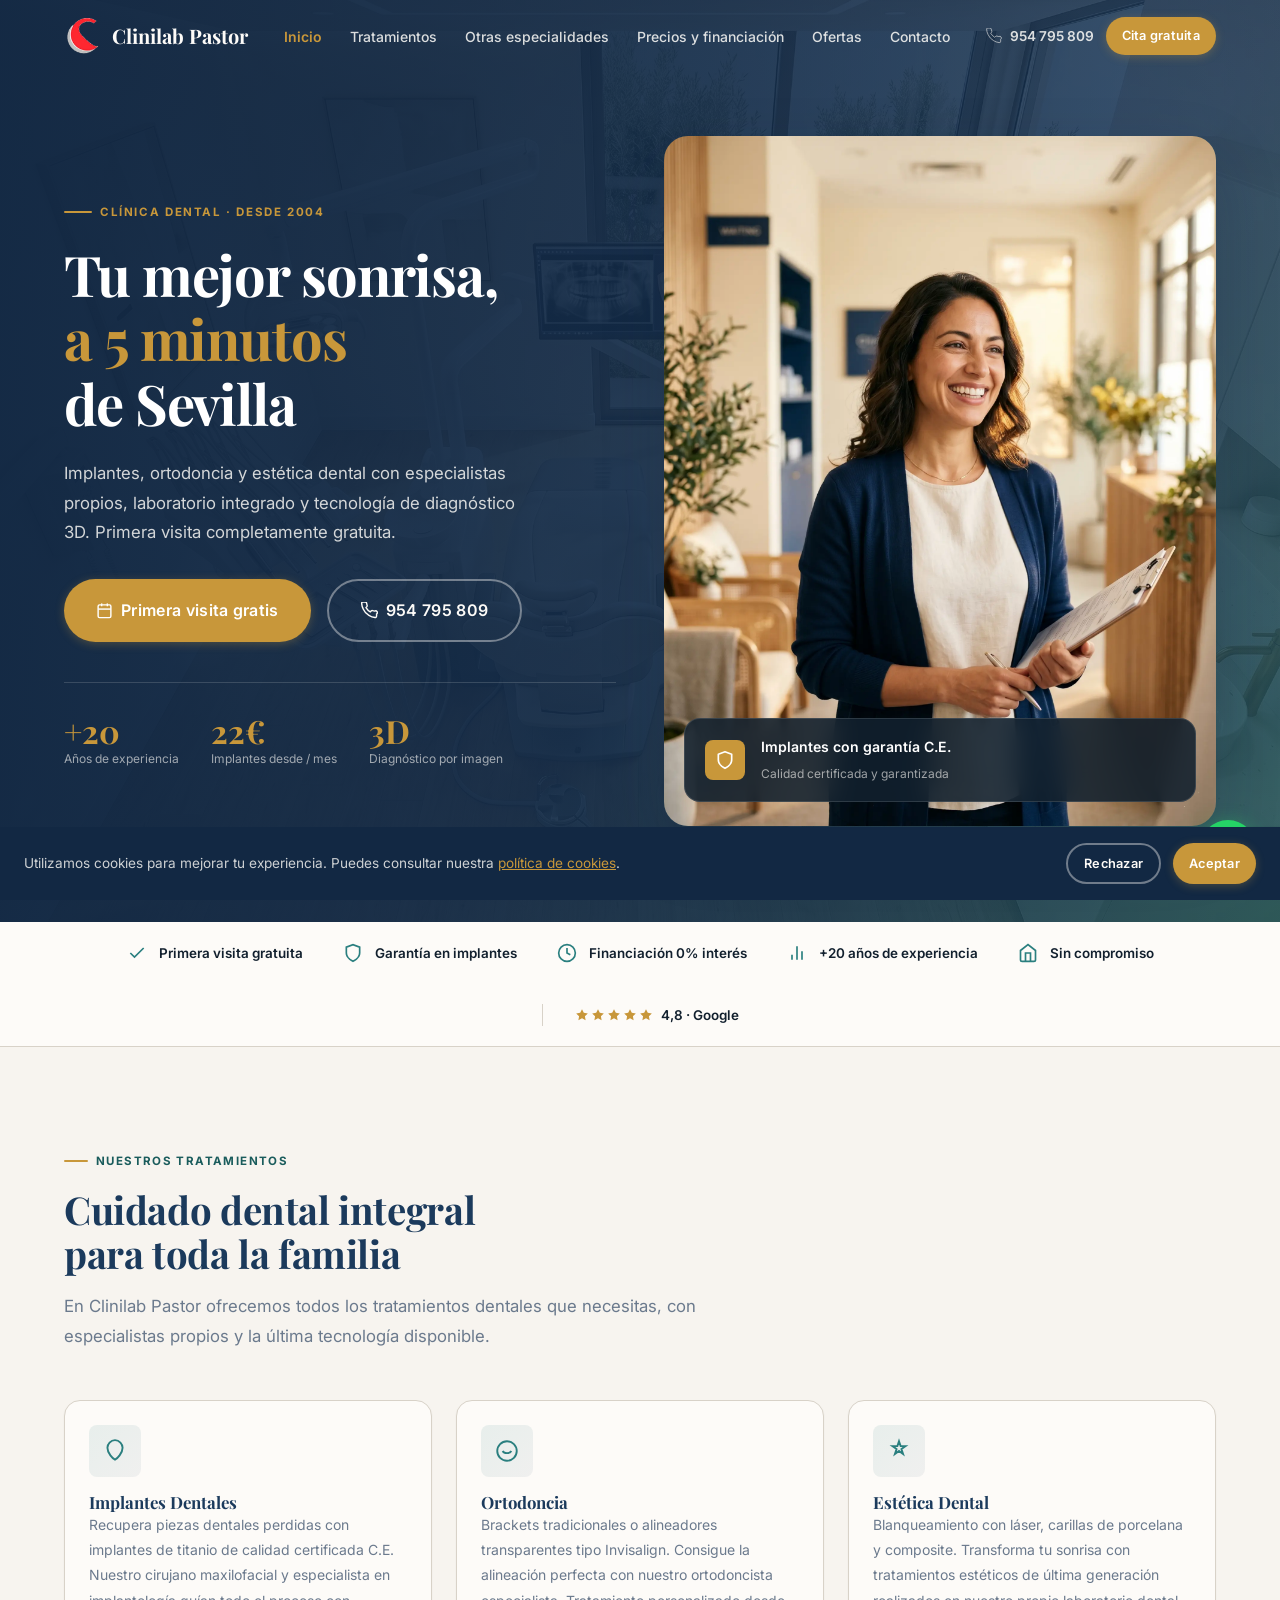
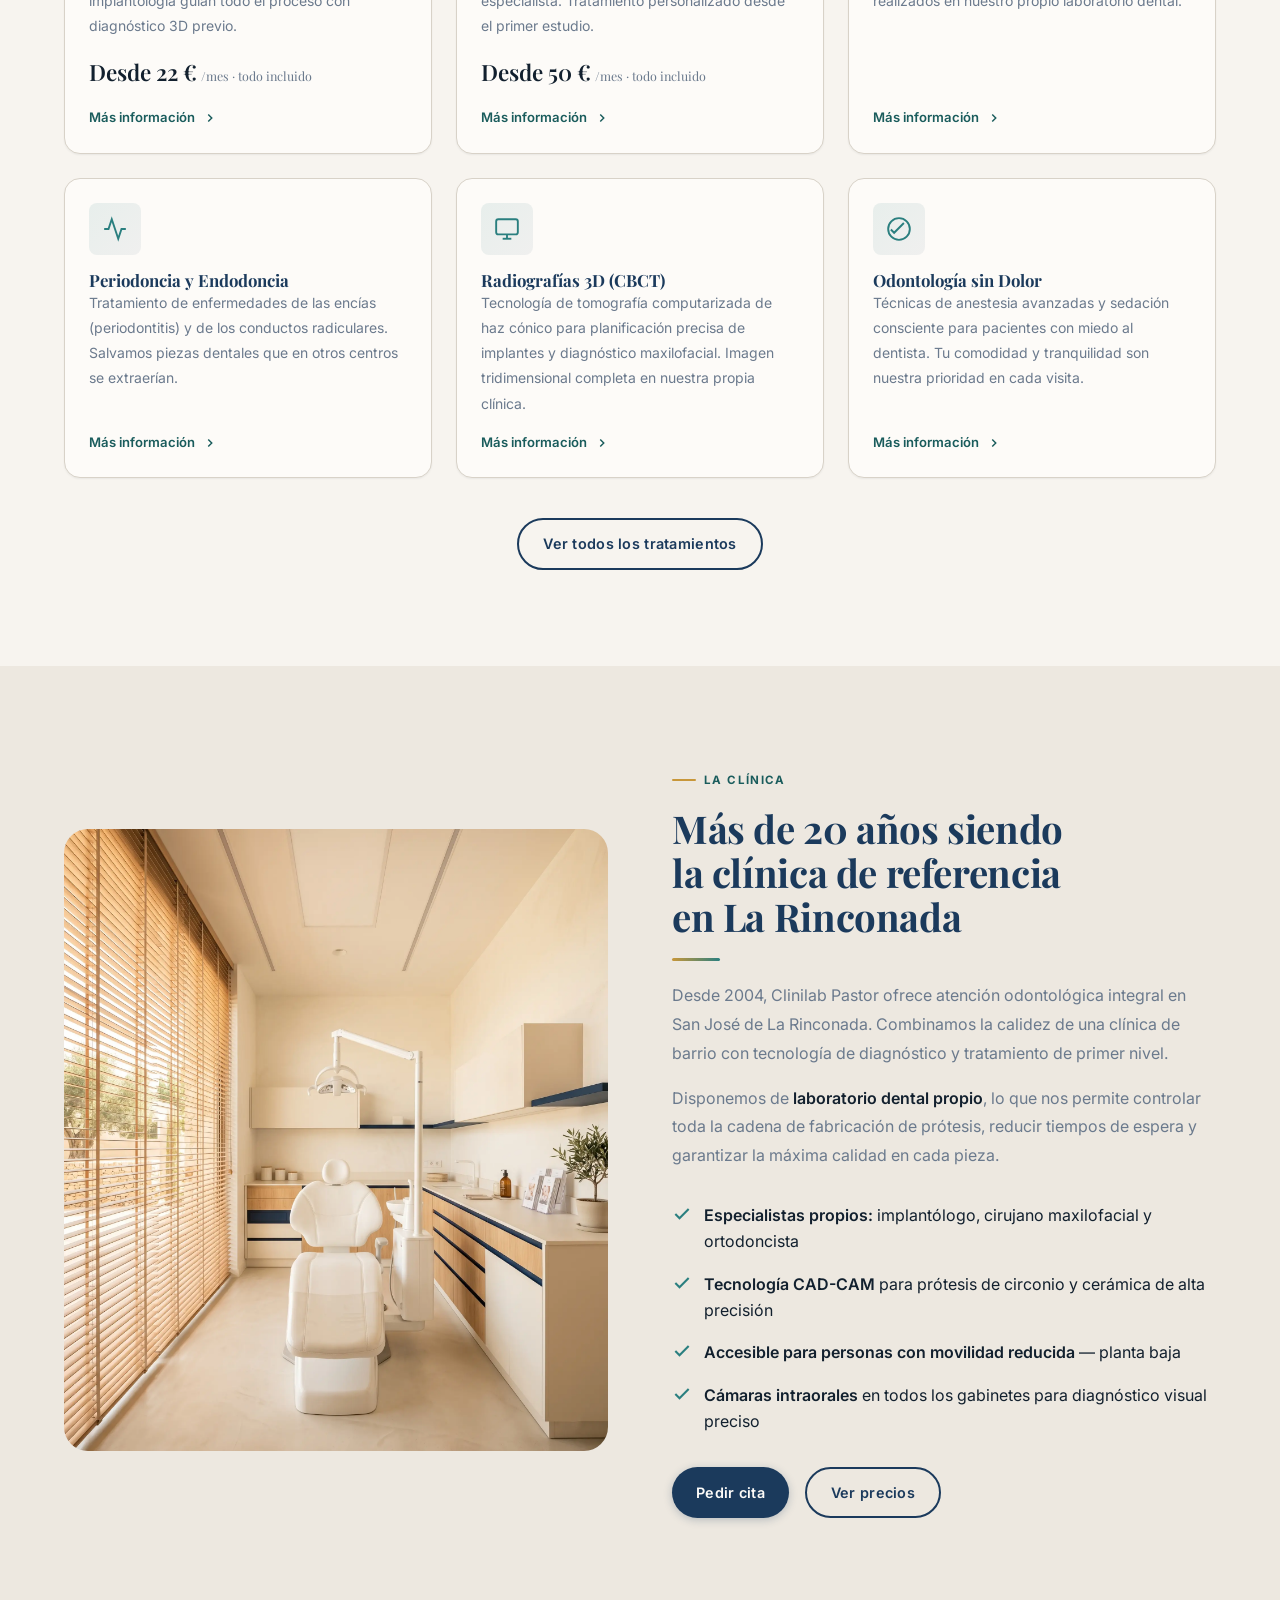
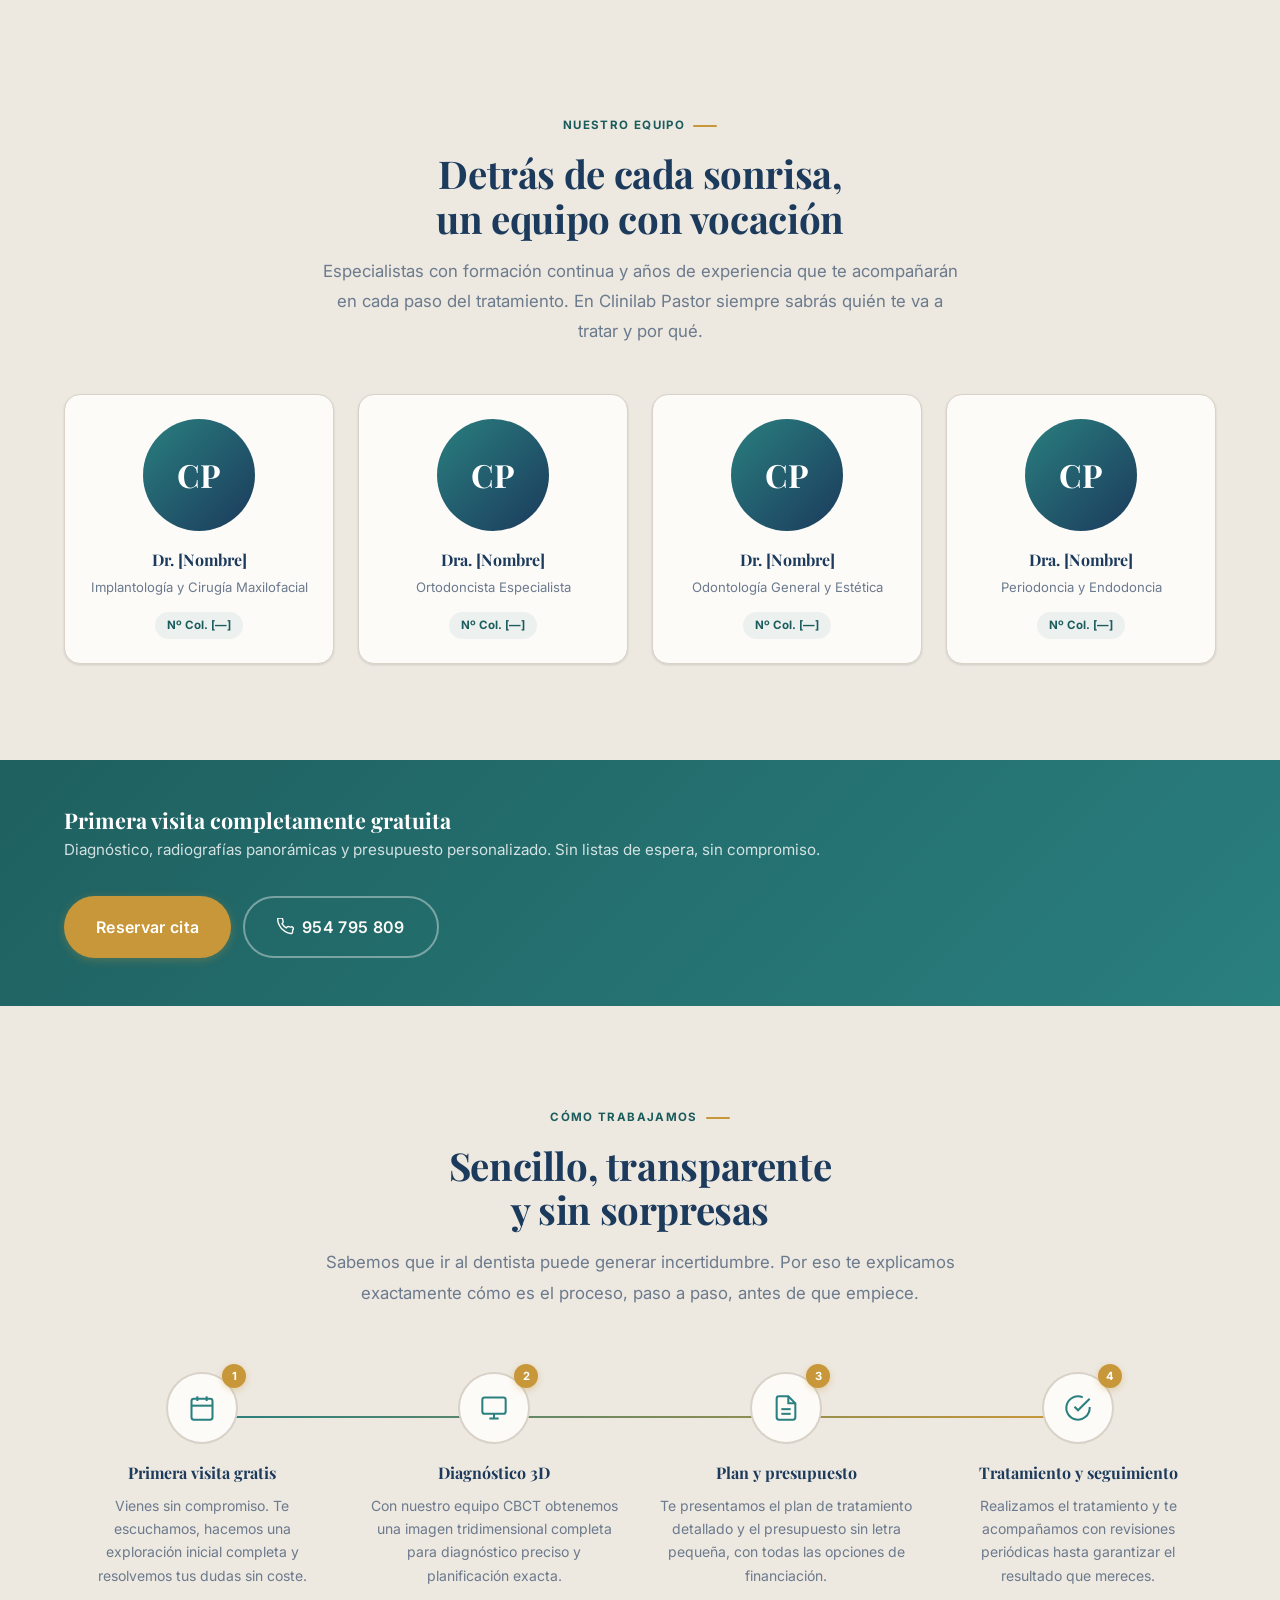
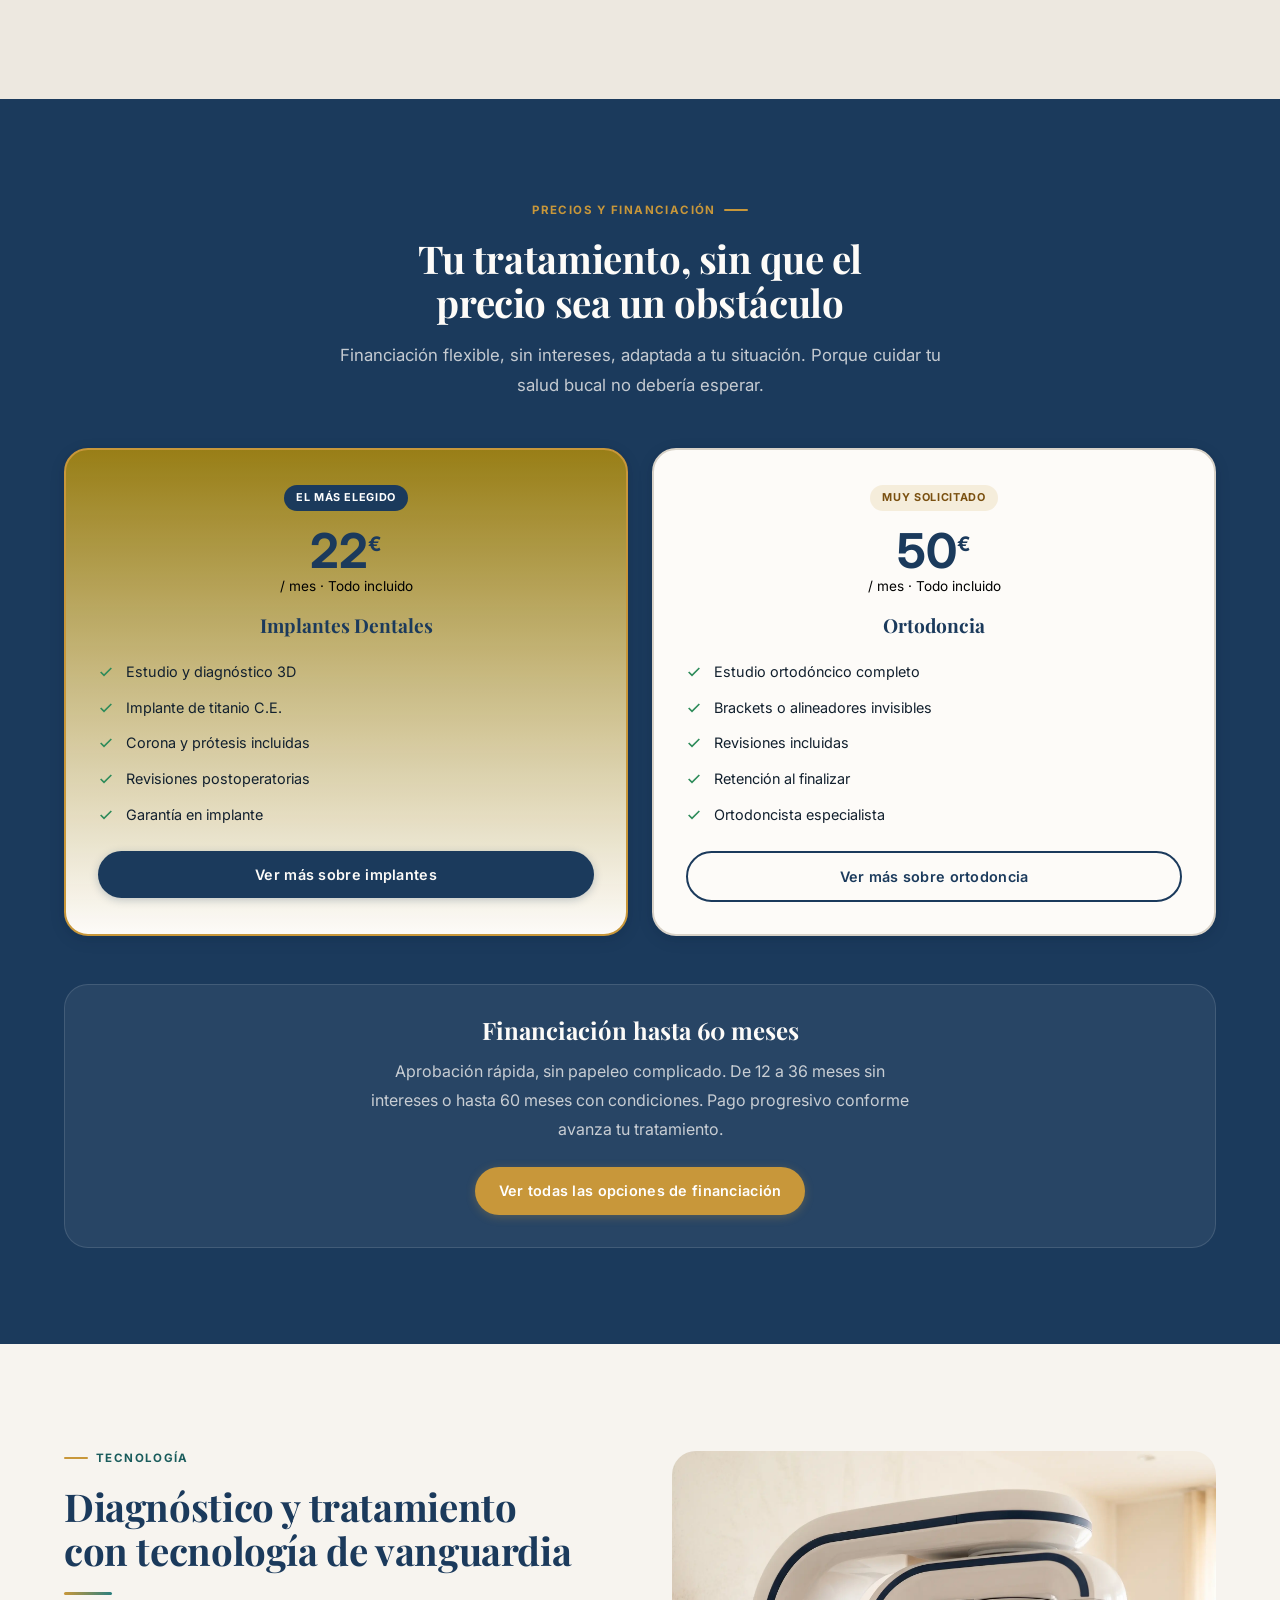
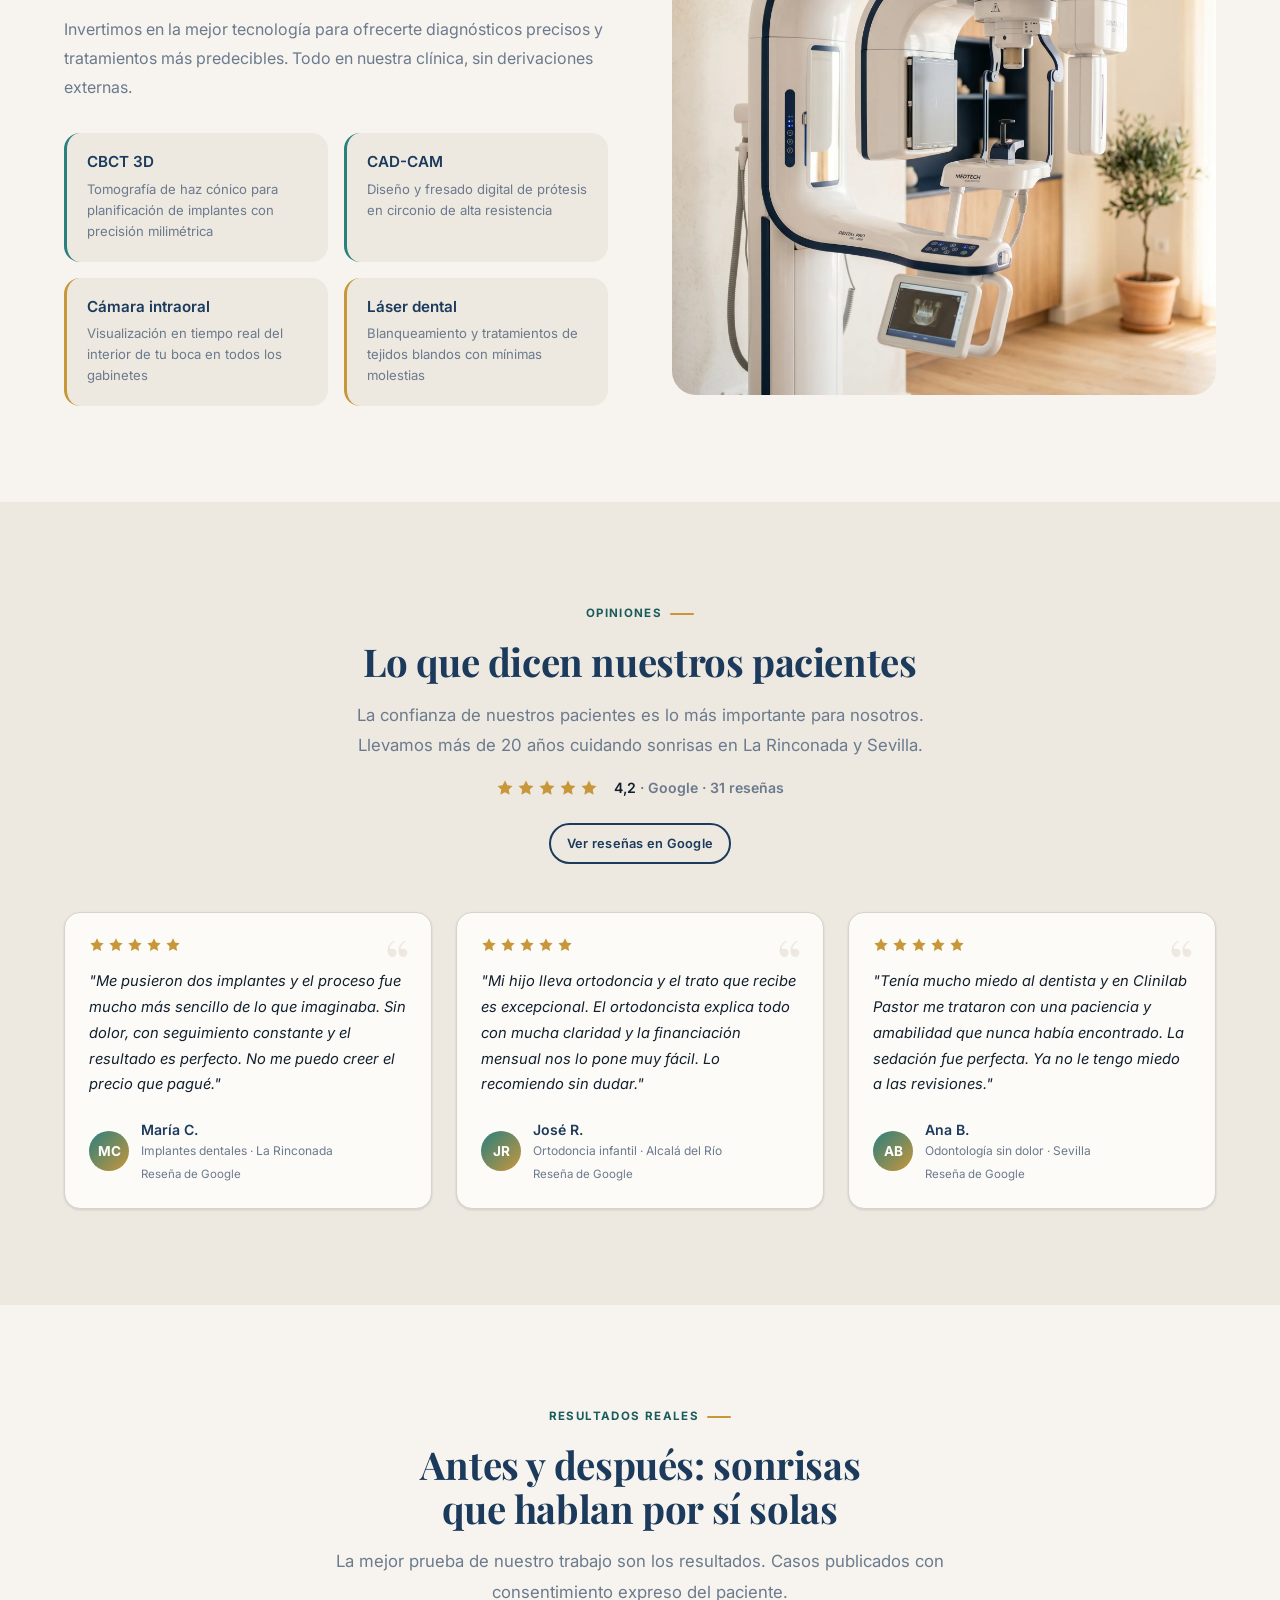
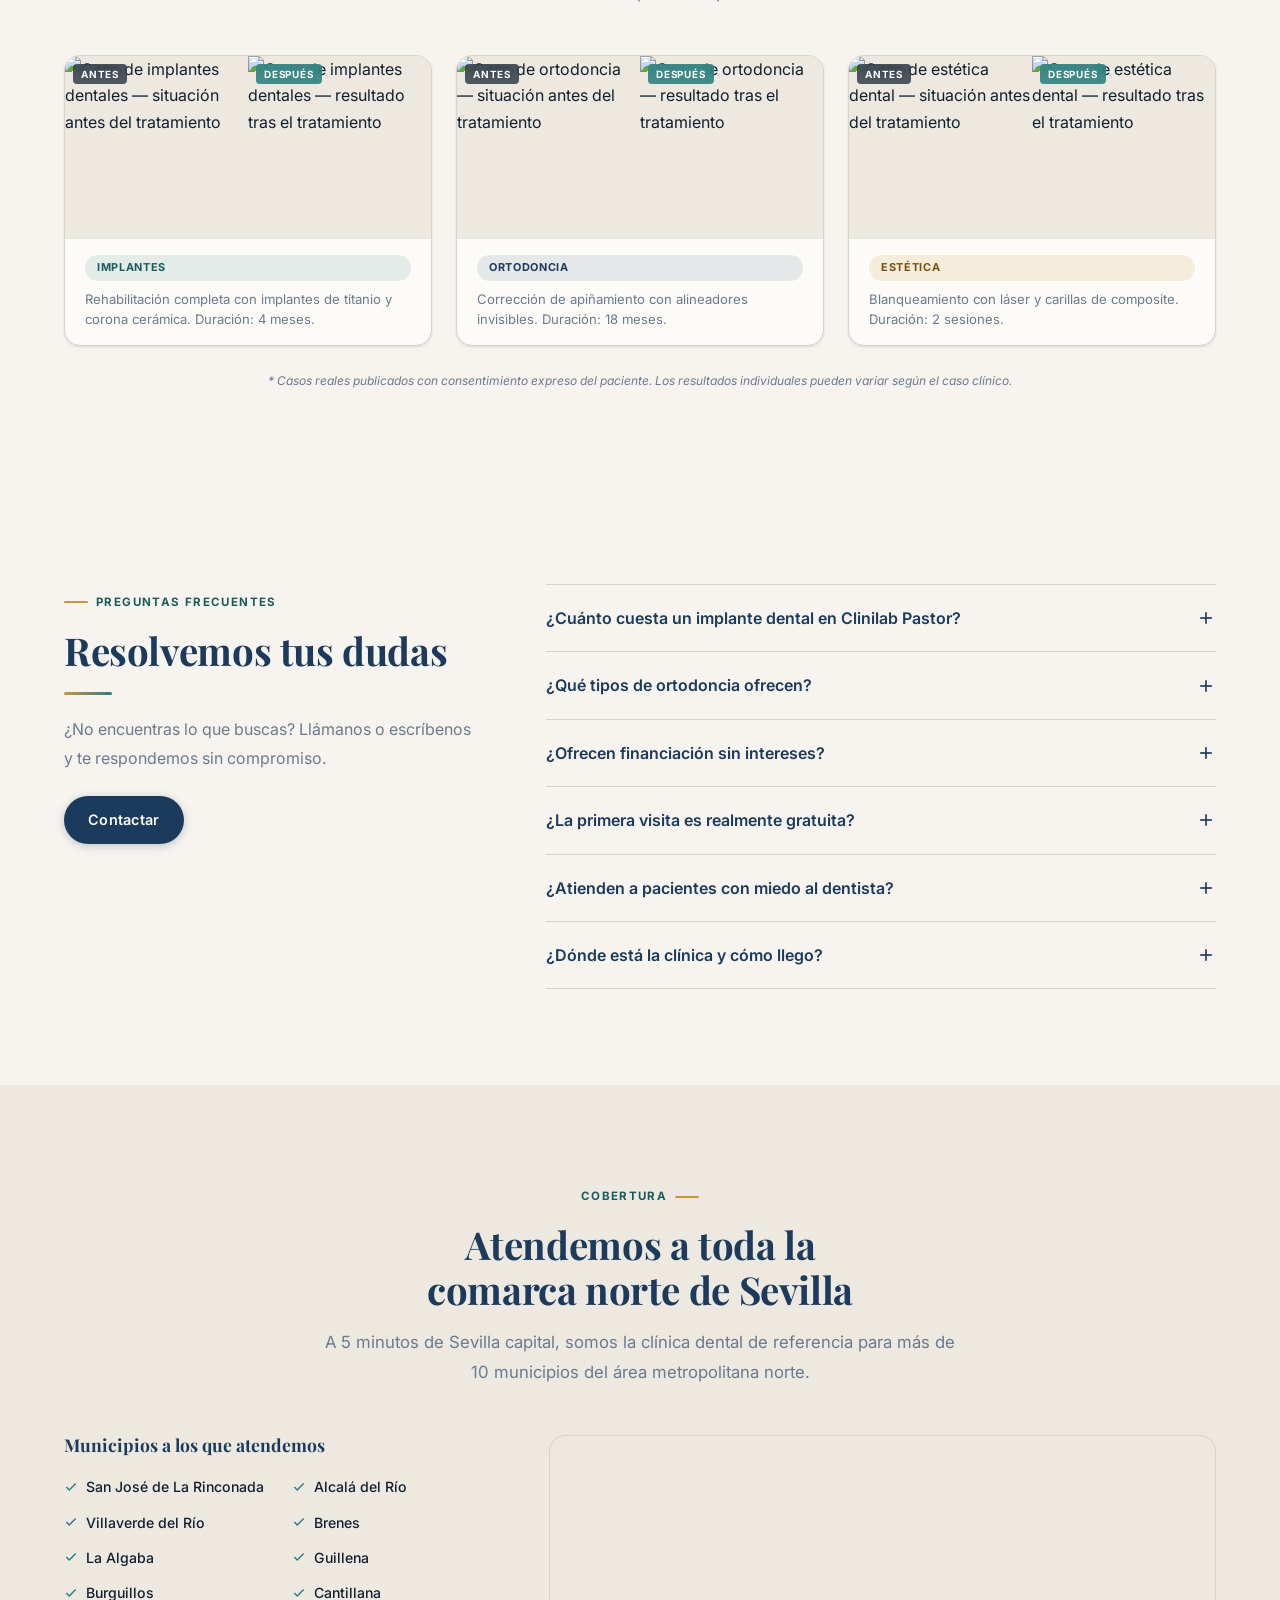
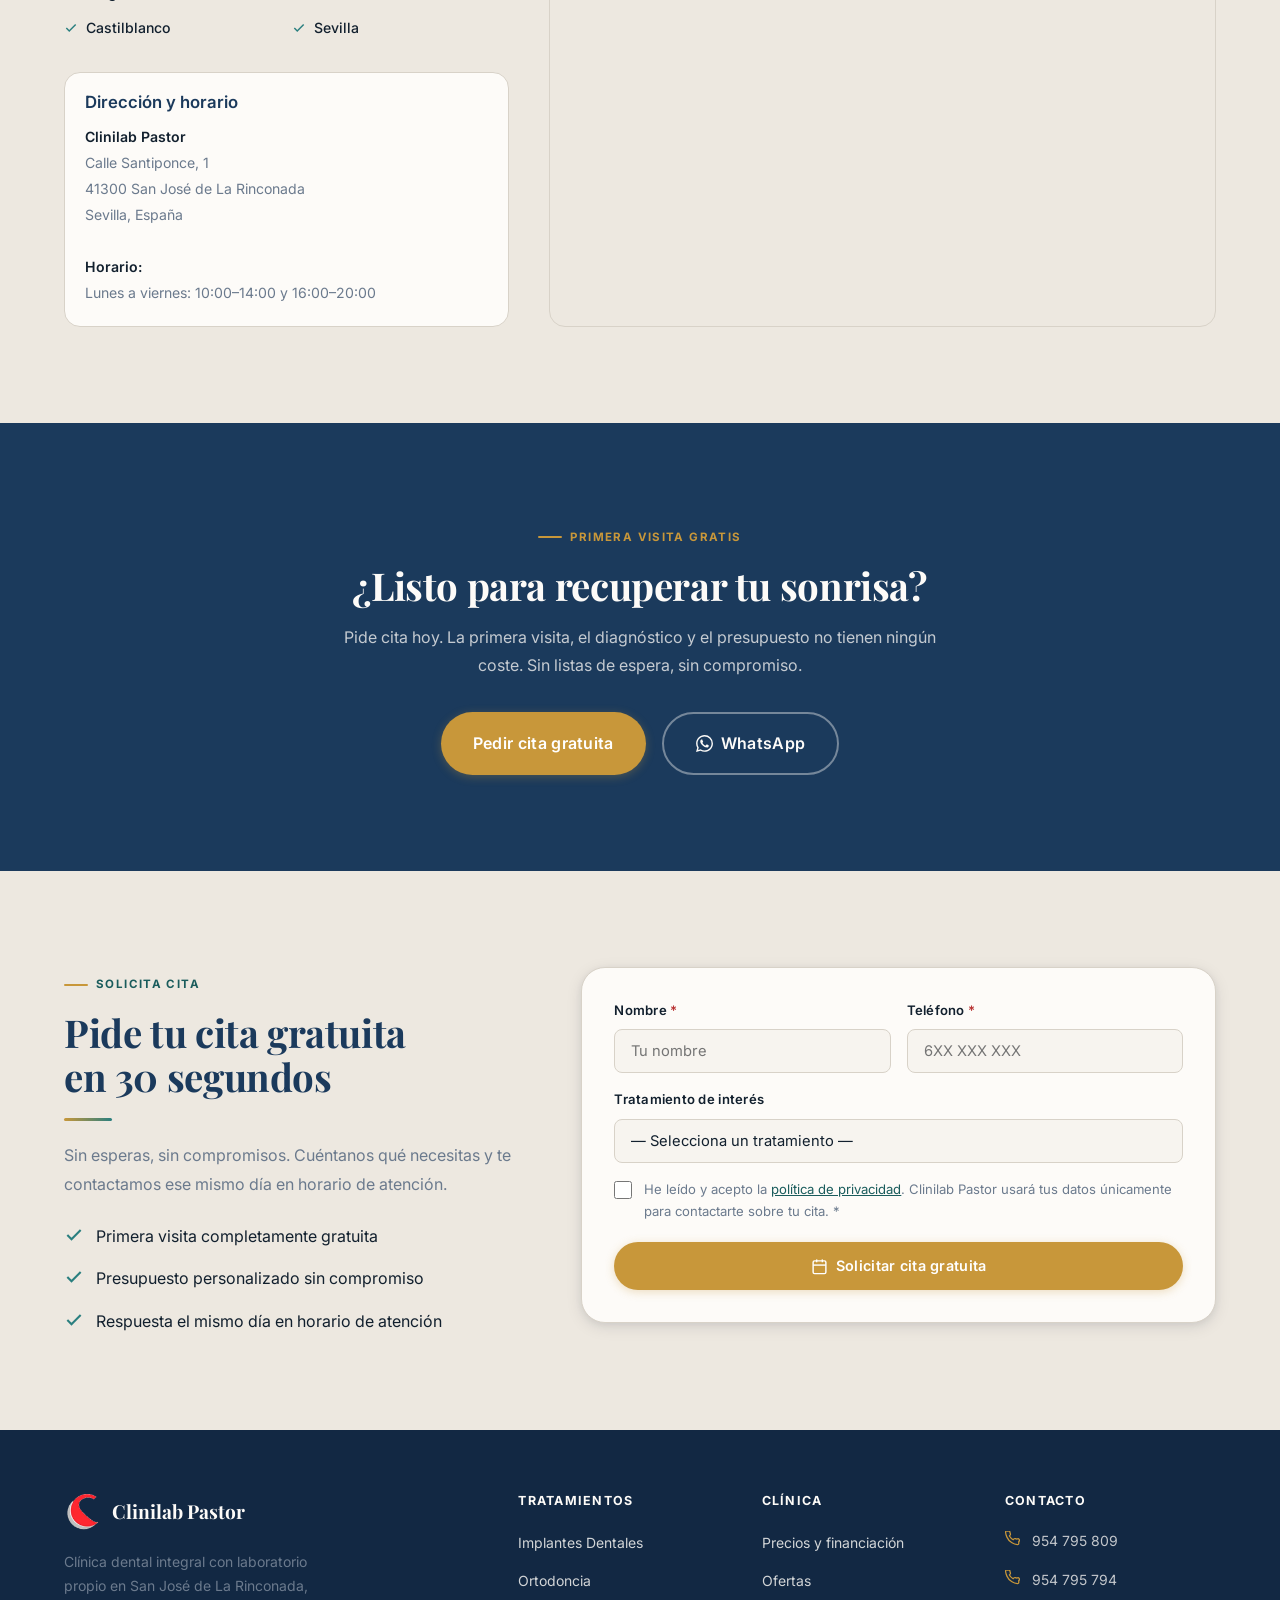
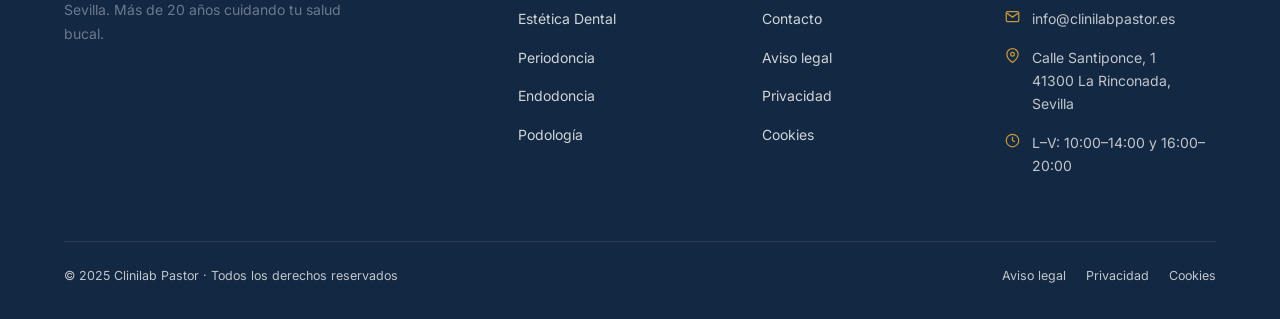
==== commit 33639fc1: "1.2" ====
--- a/index.html
+++ b/index.html
@@ -5,9 +5,10 @@
   <meta name="viewport" content="width=device-width, initial-scale=1.0">
 
   <!-- ── SEO ── -->
-  <title>Clinilab Pastor | Clínica Dental en La Rinconada, Sevilla</title>
+  <title>Clinilab Pastor | Clínica Dental</title>
   <meta name="description" content="Clínica dental de referencia en San José de La Rinconada (Sevilla). Implantes desde 22€/mes, ortodoncia desde 50€/mes, estética dental y más. Primera visita gratuita.">
   <link rel="canonical" href="https://www.clinilabpastor.es/">
+  <link rel="icon" href=assets/img/logoPesado.png type="image">
 
   <!-- ── Open Graph ── -->
   <meta property="og:type"        content="website">
@@ -25,6 +26,7 @@
   <link rel="preconnect" href="https://fonts.googleapis.com">
   <link rel="preconnect" href="https://fonts.gstatic.com" crossorigin>
   <link href="https://fonts.googleapis.com/css2?family=Inter:wght@400;500;600;700&family=Playfair+Display:wght@700&display=swap" rel="stylesheet">
+  <link href="https://fonts.googleapis.com/css2?family=Oswald:wght@600;700&display=swap" rel="stylesheet">
 
   <!-- ── Preload imagen crítica del hero ── -->
   <link rel="preload" as="image" href="assets/img/hero-paciente.webp" fetchpriority="high">
@@ -115,7 +117,7 @@
     <div class="navbar__inner">
       <a href="index.html" class="navbar__logo" aria-label="Clinilab Pastor — Inicio">
         <div class="navbar__logo-mark" aria-hidden="true">
-          <svg viewBox="0 0 24 24" aria-hidden="true"><path d="M12 2L12 22M2 12L22 12" stroke-linecap="round"/></svg>
+          <img src="assets/img/logoPesado.png" alt="logo">
         </div>
         Clinilab Pastor
       </a>
@@ -650,7 +652,7 @@
           <svg viewBox="0 0 24 24" aria-hidden="true"><polygon points="12 2 15.09 8.26 22 9.27 17 14.14 18.18 21.02 12 17.77 5.82 21.02 7 14.14 2 9.27 8.91 8.26 12 2"/></svg>
           <svg viewBox="0 0 24 24" aria-hidden="true"><polygon points="12 2 15.09 8.26 22 9.27 17 14.14 18.18 21.02 12 17.77 5.82 21.02 7 14.14 2 9.27 8.91 8.26 12 2"/></svg>
         </div>
-        <span class="rating-label"><strong>4,8</strong> · Google · [XX] reseñas</span>
+        <span class="rating-label"><strong>4,2</strong> · Google · 31 reseñas</span>
       </div>
       <div class="reviews-cta">
         <!-- PLACEHOLDER: sustituir por datos REALES del cliente (URL del perfil de Google Business) -->
@@ -1146,7 +1148,7 @@
       <div>
         <div class="footer__logo">
           <div class="navbar__logo-mark" aria-hidden="true">
-            <svg viewBox="0 0 24 24" aria-hidden="true"><path d="M12 2L12 22M2 12L22 12" stroke="#fff" stroke-width="2" stroke-linecap="round"/></svg>
+            <img src="assets/img/logoPesado.png" alt="logo">
           </div>
           <span>Clinilab Pastor</span>
         </div>
--- a/css/components.css
+++ b/css/components.css
@@ -44,7 +44,7 @@
 .navbar__logo-mark {
   width: 36px;
   height: 36px;
-  background: linear-gradient(135deg, var(--color-secondary), var(--color-accent));
+  background: none;
   border-radius: var(--radius-md);
   display: flex;
   align-items: center;
@@ -190,10 +190,10 @@
 .hero__bg {
   position: absolute;
   inset: 0;
-  background-image: url('assets/img/hero-bg.webp');
+  background-image: url('../assets/img/hero-bg.webp');
   background-size: cover;
   background-position: center 30%;
-  opacity: .15;
+  opacity: .2;
   width: 100%;
 }
 .hero__overlay {
@@ -443,14 +443,14 @@
 }
 .price-card--featured {
   border-color: var(--color-accent);
-  background: linear-gradient(to bottom, rgba(200,151,58,.10), var(--color-surface));
+  background: linear-gradient(to bottom, rgba(194, 149, 0, 0.753), var(--color-surface));
 }
 @media (min-width: 641px) {
   .price-card--featured { transform: scale(1.03); }
   .price-card--featured:hover { transform: scale(1.03) translateY(-4px); }
 }
 .price-card__price-value {
-  font-family: var(--font-display);
+  font-family: var(--font-sans);
   font-size: 3rem;
   font-weight: 700;
   color: var(--color-primary);
@@ -461,8 +461,9 @@
   vertical-align: top;
   margin-top: .4rem;
   display: inline-block;
-}
-.price-card__price-period { font-size: .85rem; color: var(--color-text-muted); }
+  font-family: var(--font-base);
+}
+.price-card__price-period { font-size: .85rem; color: black; }
 .price-card ul {
   text-align: left;
   margin-block: var(--space-6);
@@ -493,7 +494,7 @@
 .price-card p      { color: var(--color-text-muted); }
 .price-card li     { color: var(--color-text); }
 .price-card__price-value { color: var(--color-primary); }
-.price-card__price-period{ color: var(--color-text-muted); }
+.price-card__price-period{ color: black; }
 
 /* ── Rating aggregate (antes de testimonios) ── */
 .rating-row {
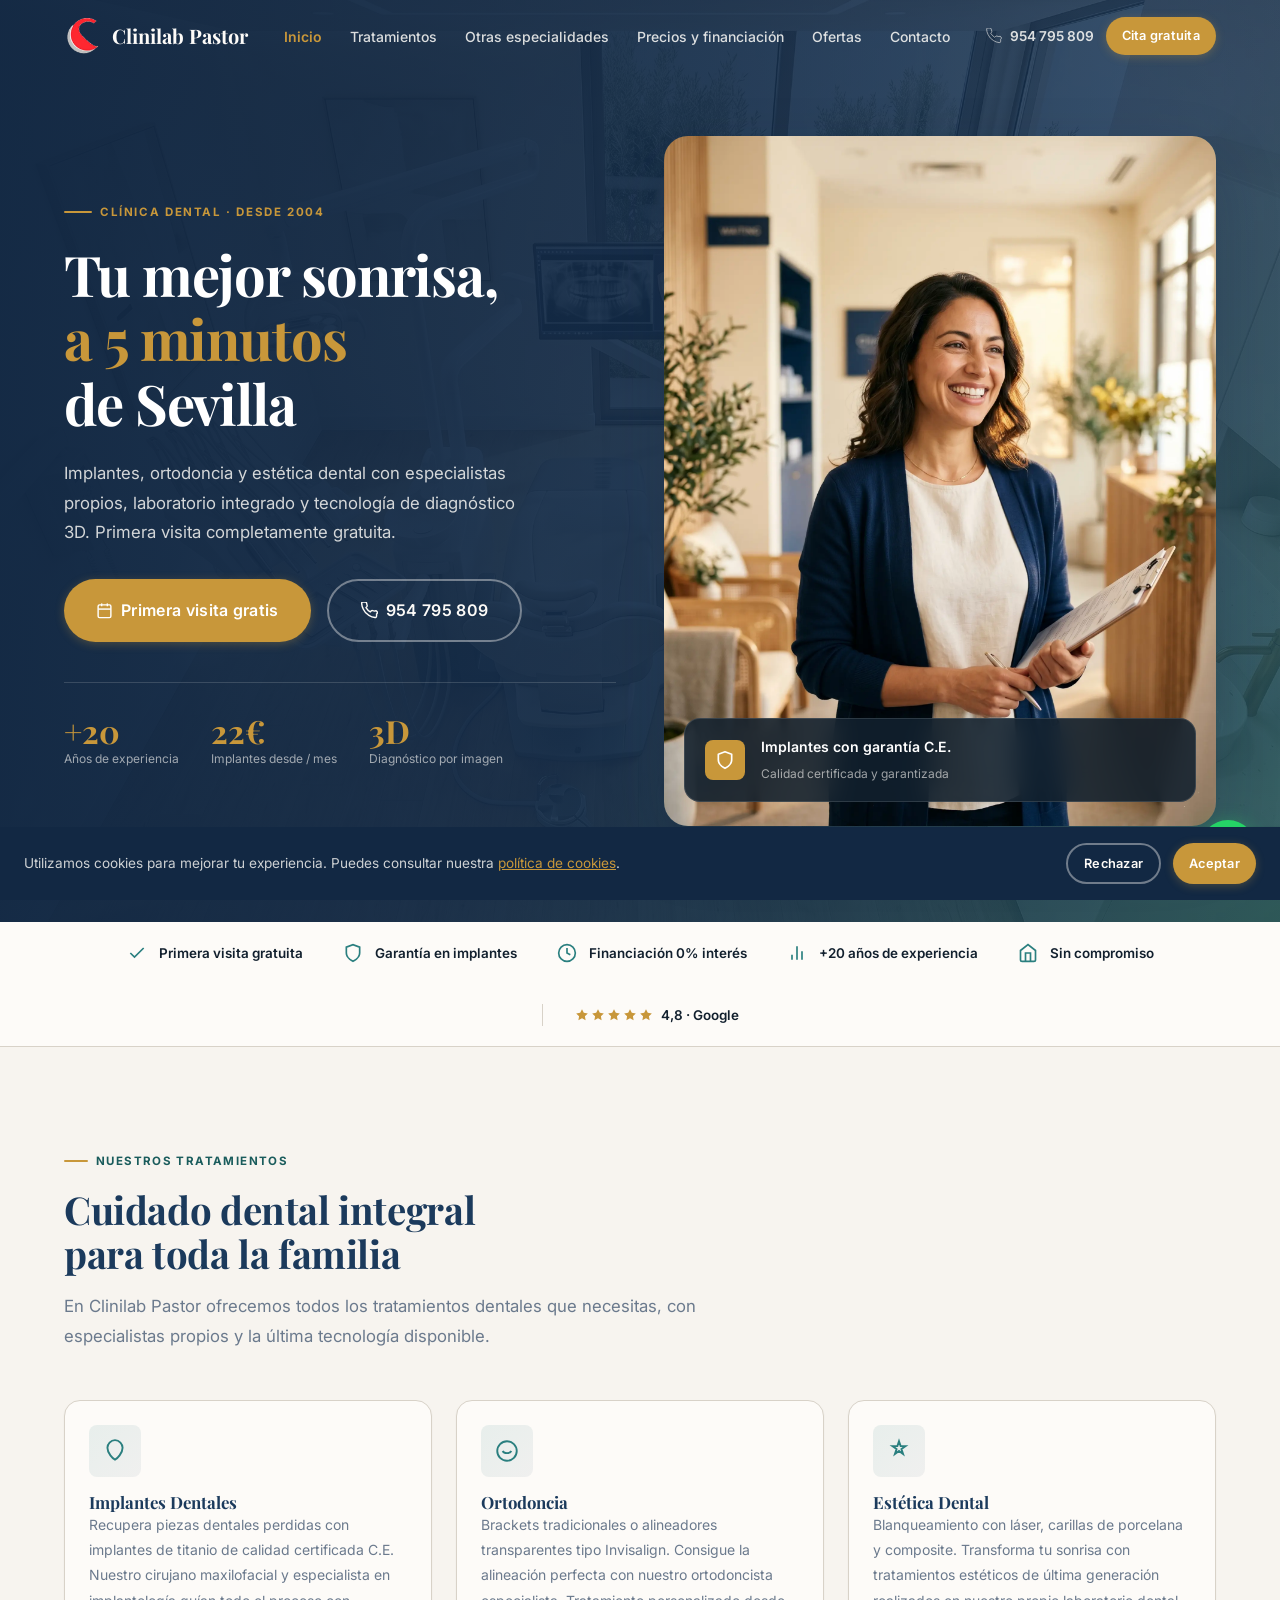
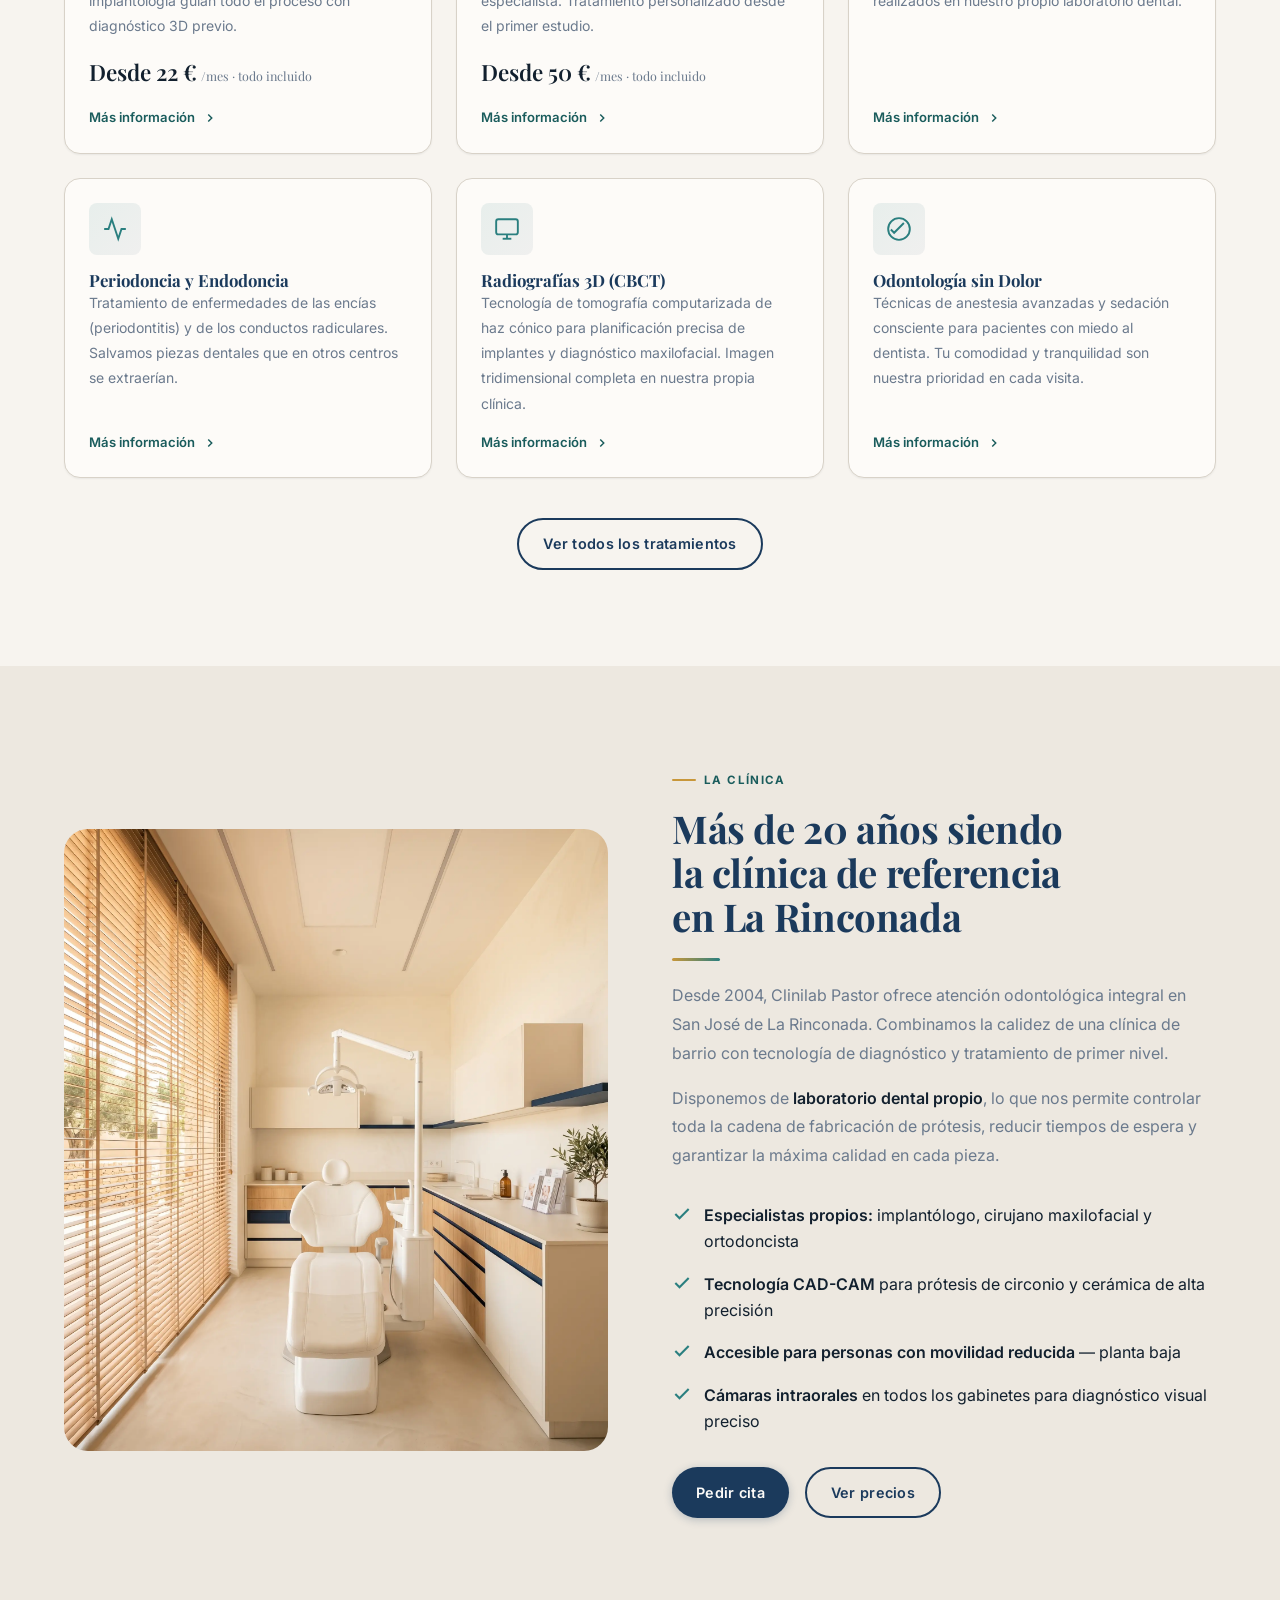
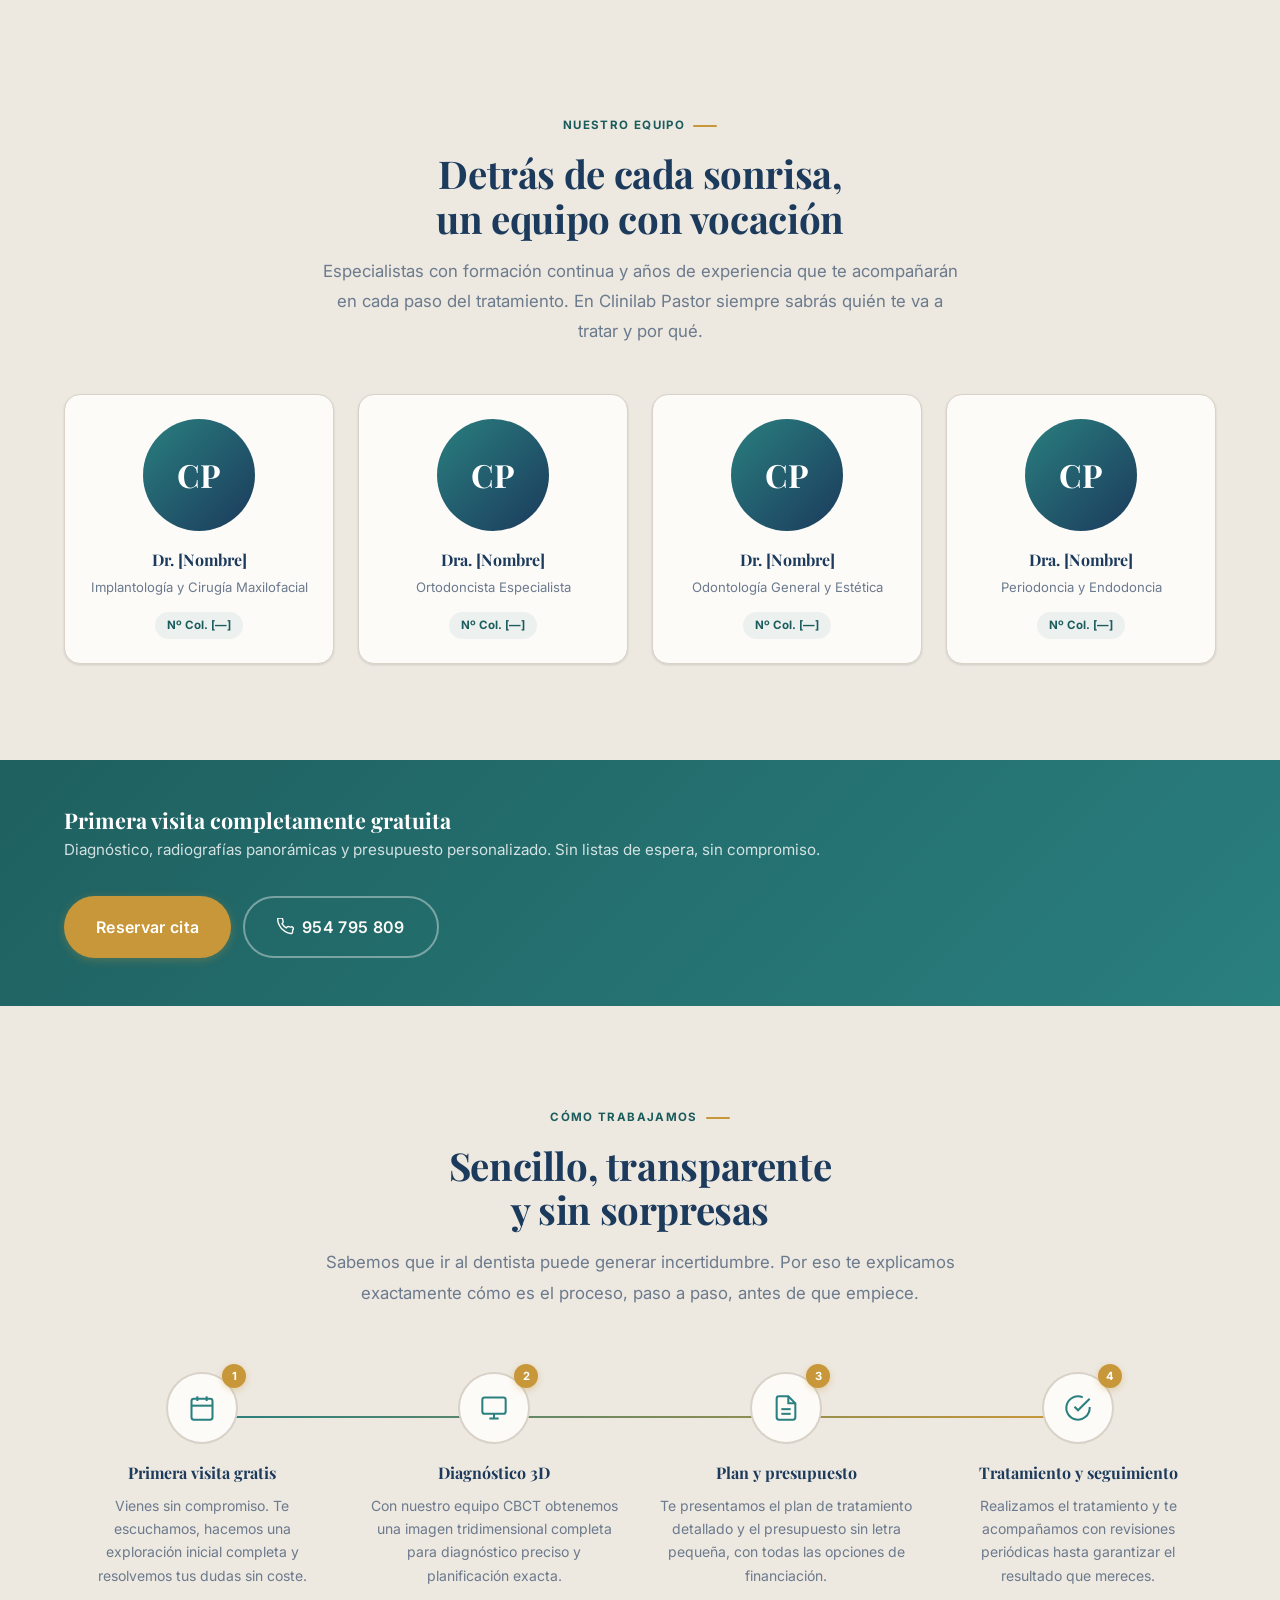
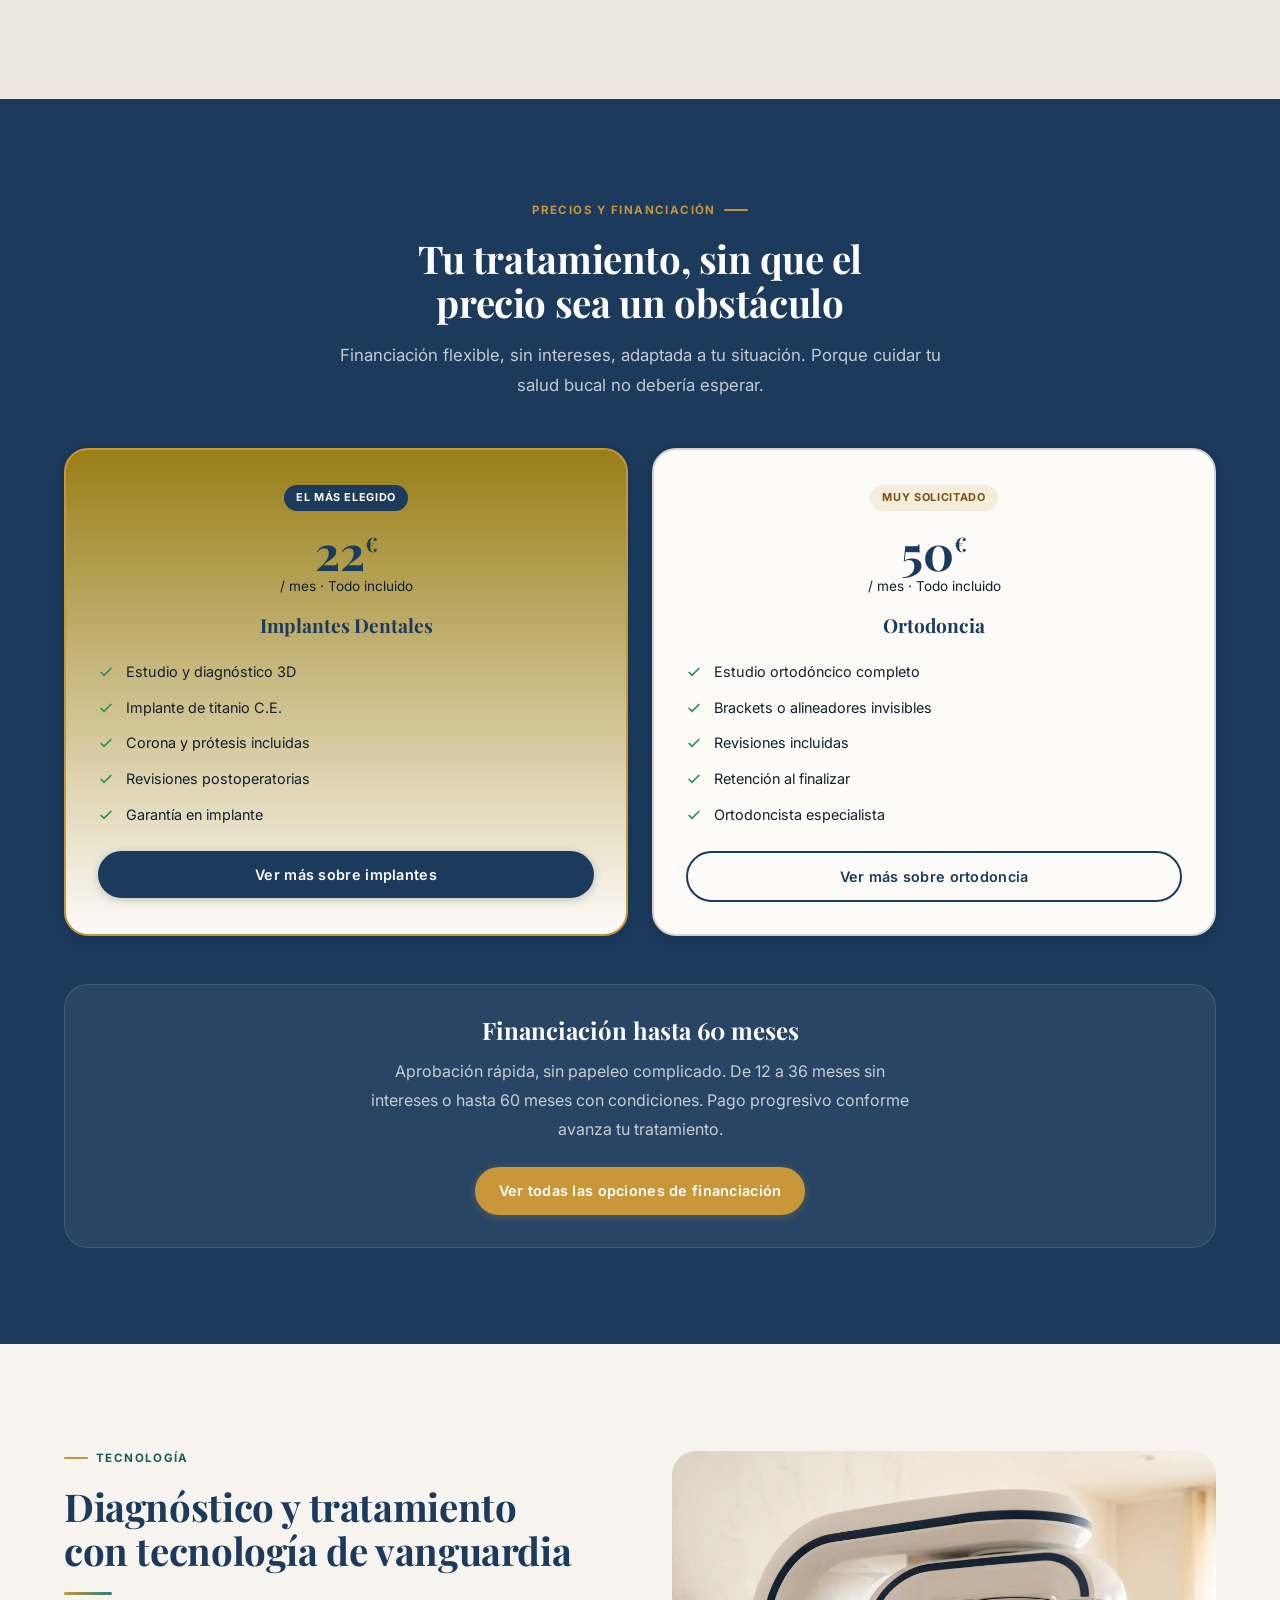
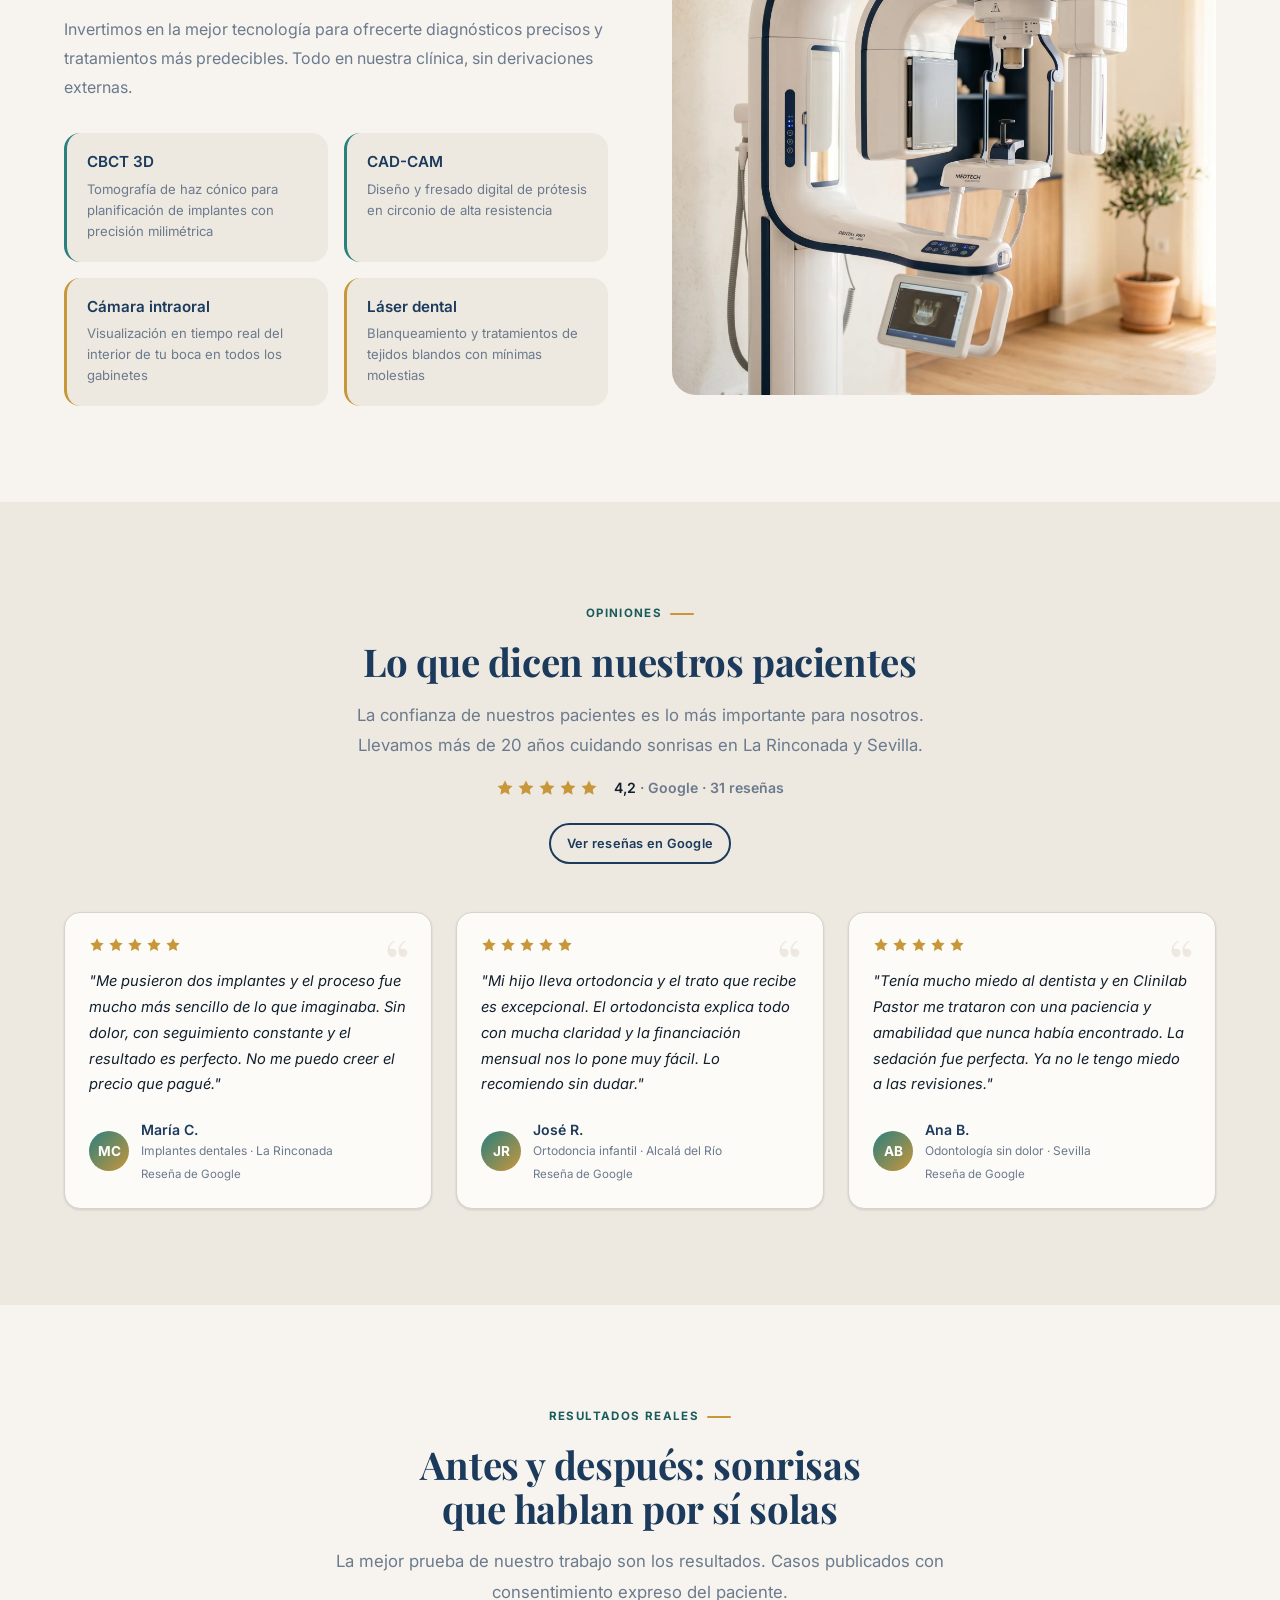
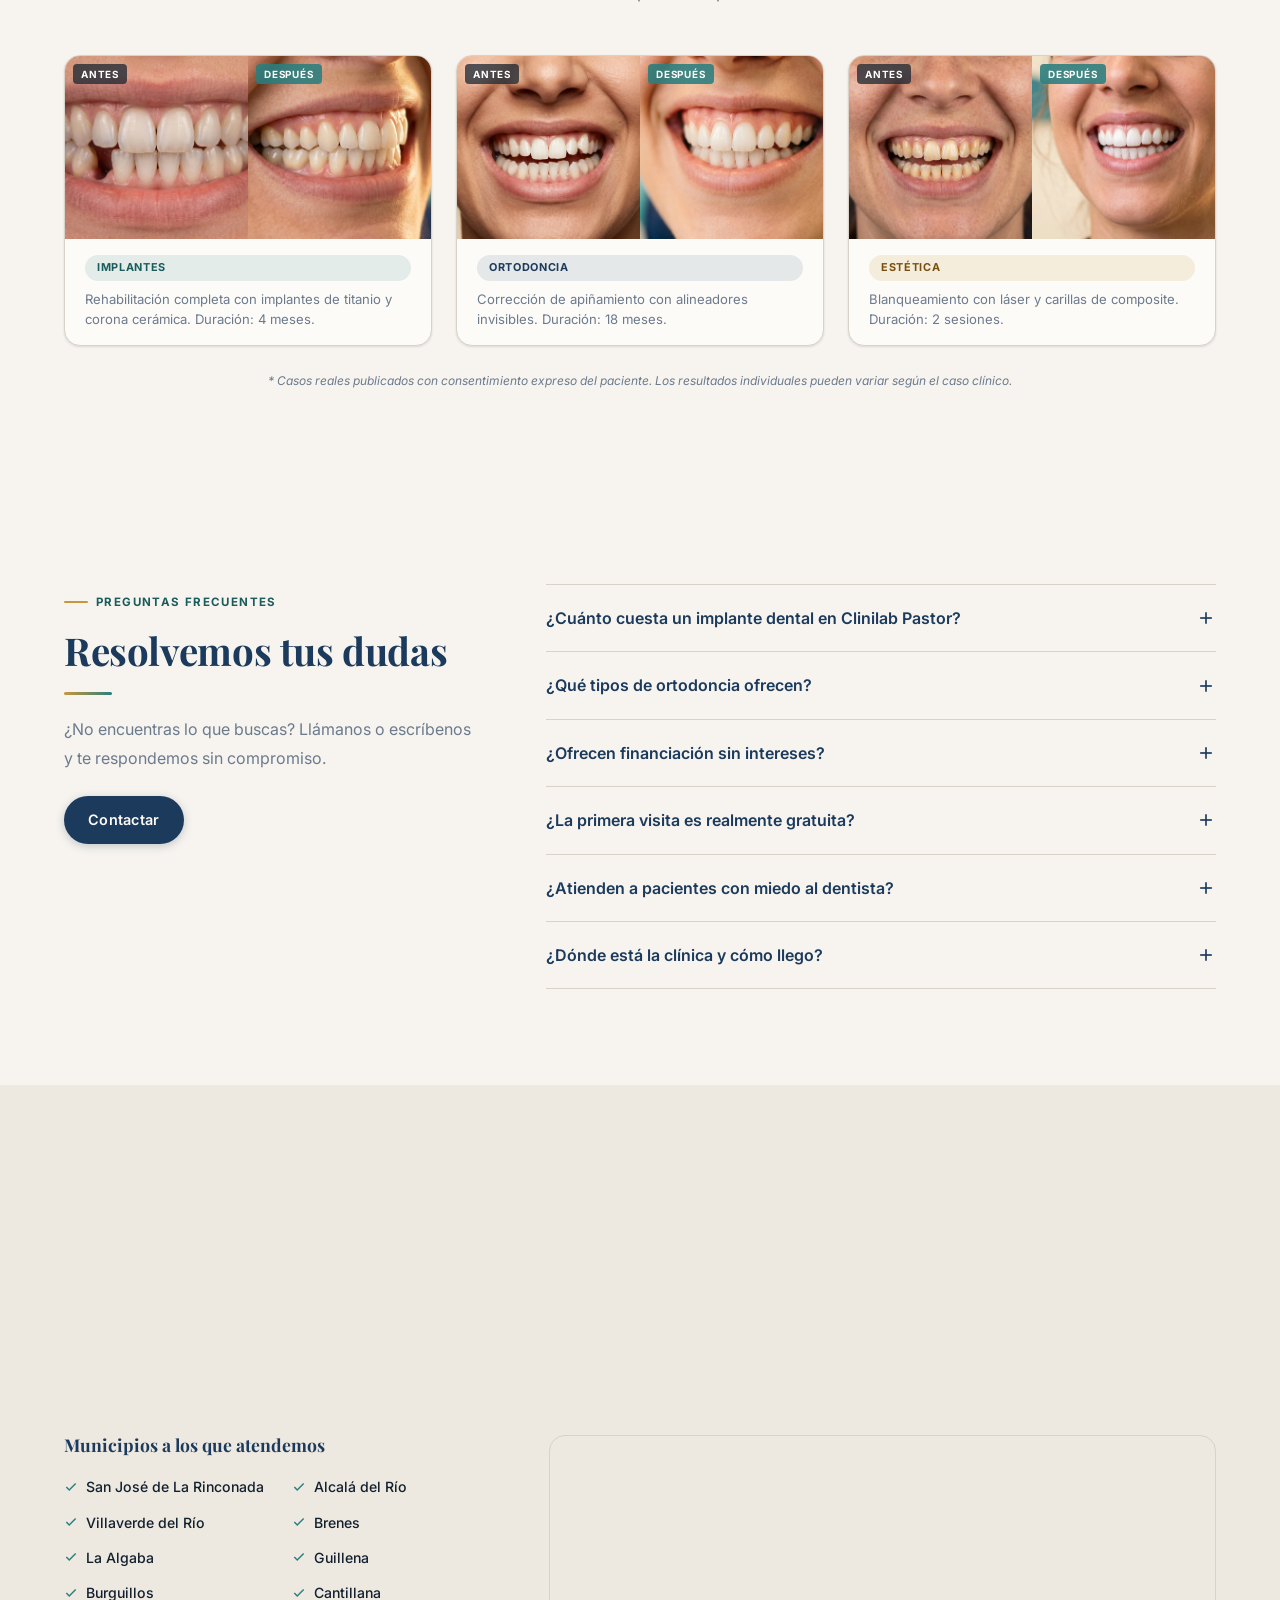
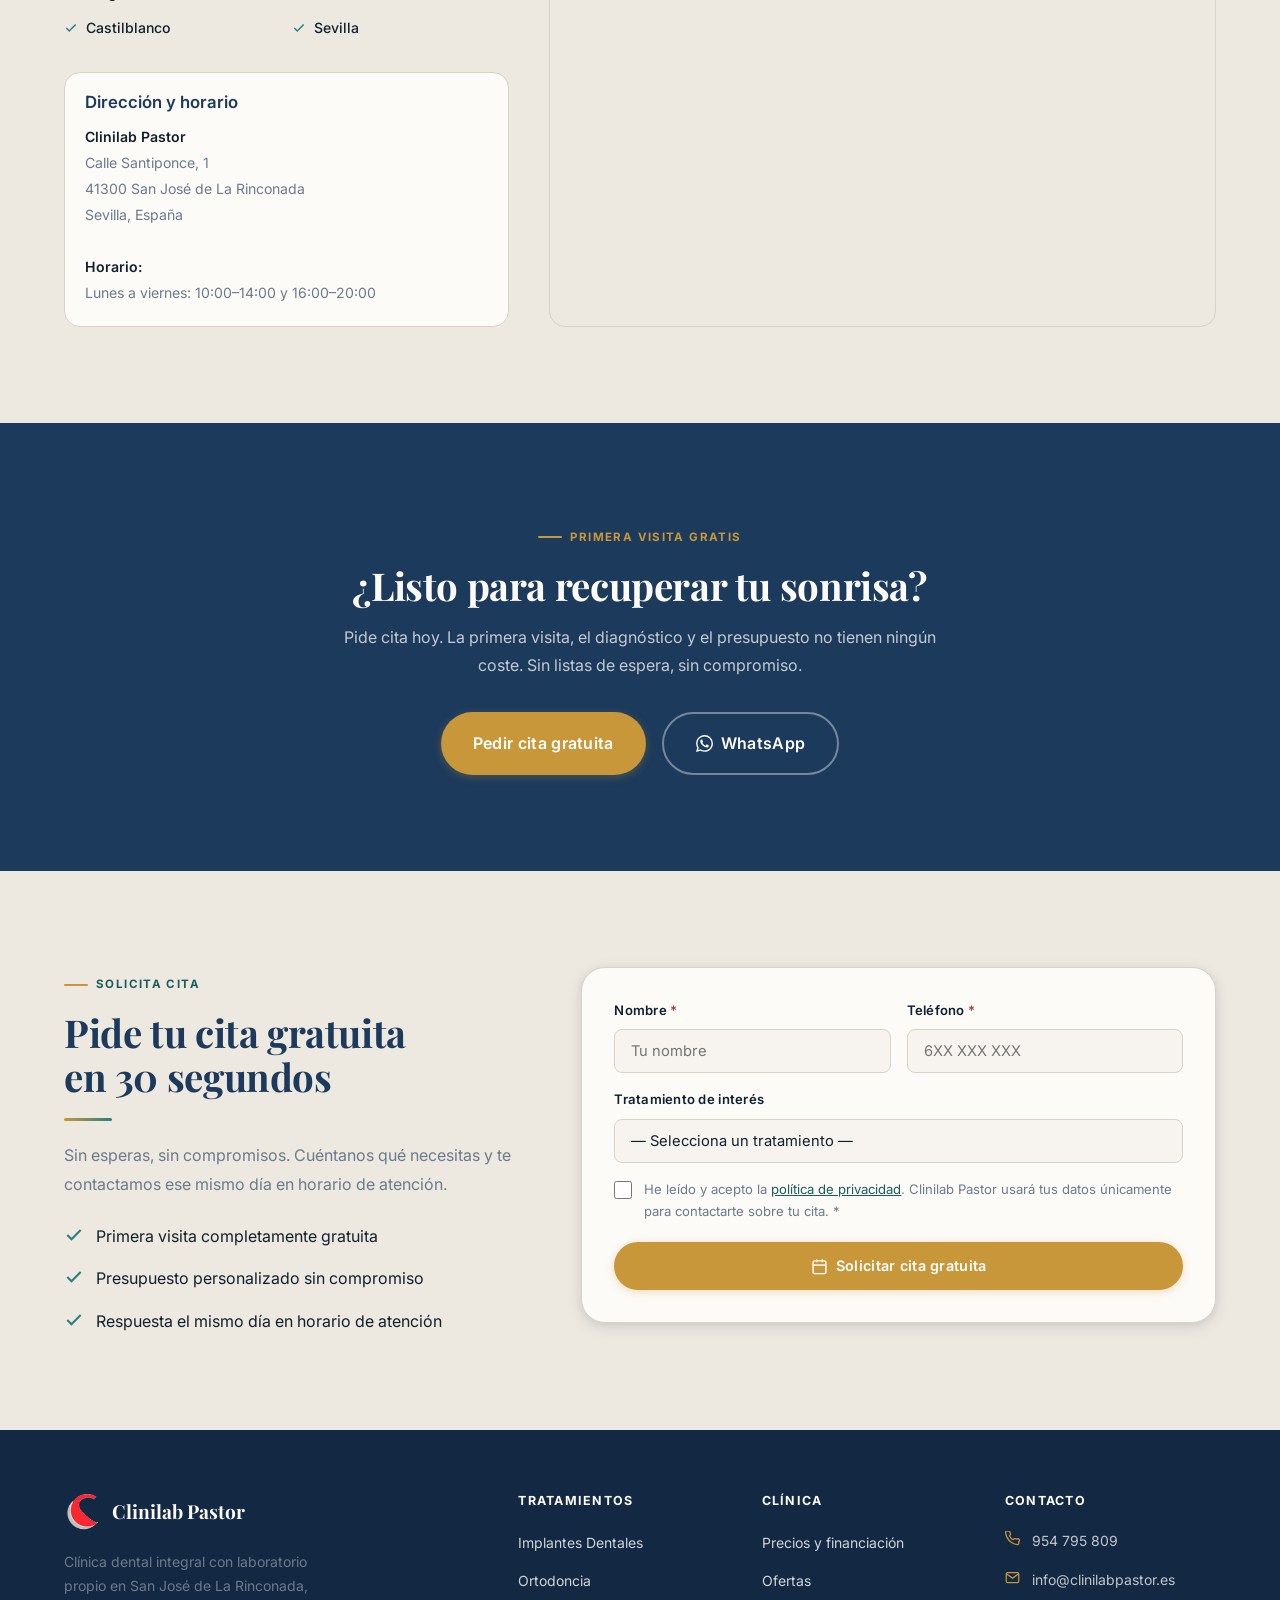
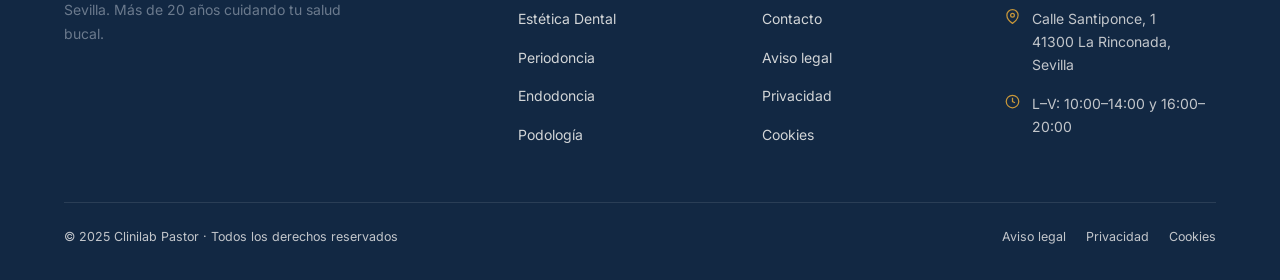
==== commit 4b9ee88d: "1.4" ====
--- a/index.html
+++ b/index.html
@@ -44,7 +44,7 @@
     "name": "Clinilab Pastor",
     "description": "Clínica dental integral con laboratorio propio en San José de La Rinconada, Sevilla. Especialistas en implantes, ortodoncia, estética dental, periodoncia y endodoncia.",
     "url": "https://www.clinilabpastor.es/",
-    "telephone": ["+34954795809", "+34954795794"],
+    "telephone": ["+34954795809"],
     "email": "info@clinilabpastor.es",
     "foundingDate": "2004",
     "address": {
@@ -1188,10 +1188,6 @@
             <a href="tel:+34954795809">954 795 809</a>
           </div>
           <div class="footer__contact-item">
-            <svg viewBox="0 0 24 24" aria-hidden="true"><path d="M22 16.92v3a2 2 0 01-2.18 2 19.79 19.79 0 01-8.63-3.07A19.5 19.5 0 013.07 9.8 19.79 19.79 0 01.89 1.18 2 2 0 012.91 0h3a2 2 0 012 1.72c.127.96.361 1.903.7 2.81a2 2 0 01-.45 2.11L7.09 7.91a16 16 0 006 6l1.27-1.27a2 2 0 012.11-.45c.907.339 1.85.573 2.81.7A2 2 0 0122 16.92z"/></svg>
-            <a href="tel:+34954795794">954 795 794</a>
-          </div>
-          <div class="footer__contact-item">
             <svg viewBox="0 0 24 24" aria-hidden="true"><path d="M4 4h16c1.1 0 2 .9 2 2v12c0 1.1-.9 2-2 2H4c-1.1 0-2-.9-2-2V6c0-1.1.9-2 2-2z"/><polyline points="22,6 12,13 2,6"/></svg>
             <a href="mailto:info@clinilabpastor.es">info@clinilabpastor.es</a>
           </div>
--- a/css/main.css
+++ b/css/main.css
@@ -21,6 +21,7 @@
   --color-border-light:        #E8E3DB;
   --color-success:             #2D8B5A;
   --color-error:               #B83232;
+  --color-text-dark:           #000000;
 
   --font-sans:    'Inter', system-ui, -apple-system, sans-serif;
   --font-display: 'Playfair Display', Georgia, serif;
--- a/css/components.css
+++ b/css/components.css
@@ -450,7 +450,7 @@
   .price-card--featured:hover { transform: scale(1.03) translateY(-4px); }
 }
 .price-card__price-value {
-  font-family: var(--font-sans);
+  font-family: var(--font-display);
   font-size: 3rem;
   font-weight: 700;
   color: var(--color-primary);
@@ -461,9 +461,8 @@
   vertical-align: top;
   margin-top: .4rem;
   display: inline-block;
-  font-family: var(--font-base);
-}
-.price-card__price-period { font-size: .85rem; color: black; }
+}
+.price-card__price-period { font-size: .85rem; color: var(--color-text); }
 .price-card ul {
   text-align: left;
   margin-block: var(--space-6);
@@ -494,7 +493,7 @@
 .price-card p      { color: var(--color-text-muted); }
 .price-card li     { color: var(--color-text); }
 .price-card__price-value { color: var(--color-primary); }
-.price-card__price-period{ color: black; }
+.price-card__price-period{ color: var(--color-text); }
 
 /* ── Rating aggregate (antes de testimonios) ── */
 .rating-row {
@@ -1110,3 +1109,11 @@
 .trust-bar__rating-stars { display: flex; gap: 2px; }
 .trust-bar__rating-stars svg { width: 14px; height: 14px; fill: var(--color-accent); stroke: none; }
 @media (max-width: 768px) { .trust-bar__rating { border-left: none; padding-left: 0; } }
+
+/* ── Legal prose ── */
+.legal-prose h2 { font-size: 1.25rem; margin-top: var(--space-10); margin-bottom: var(--space-3); color: var(--color-heading); }
+.legal-prose h2:first-child { margin-top: 0; }
+.legal-prose h3 { font-size: 1rem; font-weight: 600; margin-top: var(--space-6); margin-bottom: var(--space-2); color: var(--color-heading); }
+.legal-prose p { margin-bottom: var(--space-4); line-height: 1.75; color: var(--color-text); }
+.legal-prose ul { margin: 0 0 var(--space-4) var(--space-6); }
+.legal-prose ul li { margin-bottom: var(--space-2); line-height: 1.7; color: var(--color-text); list-style: disc; }
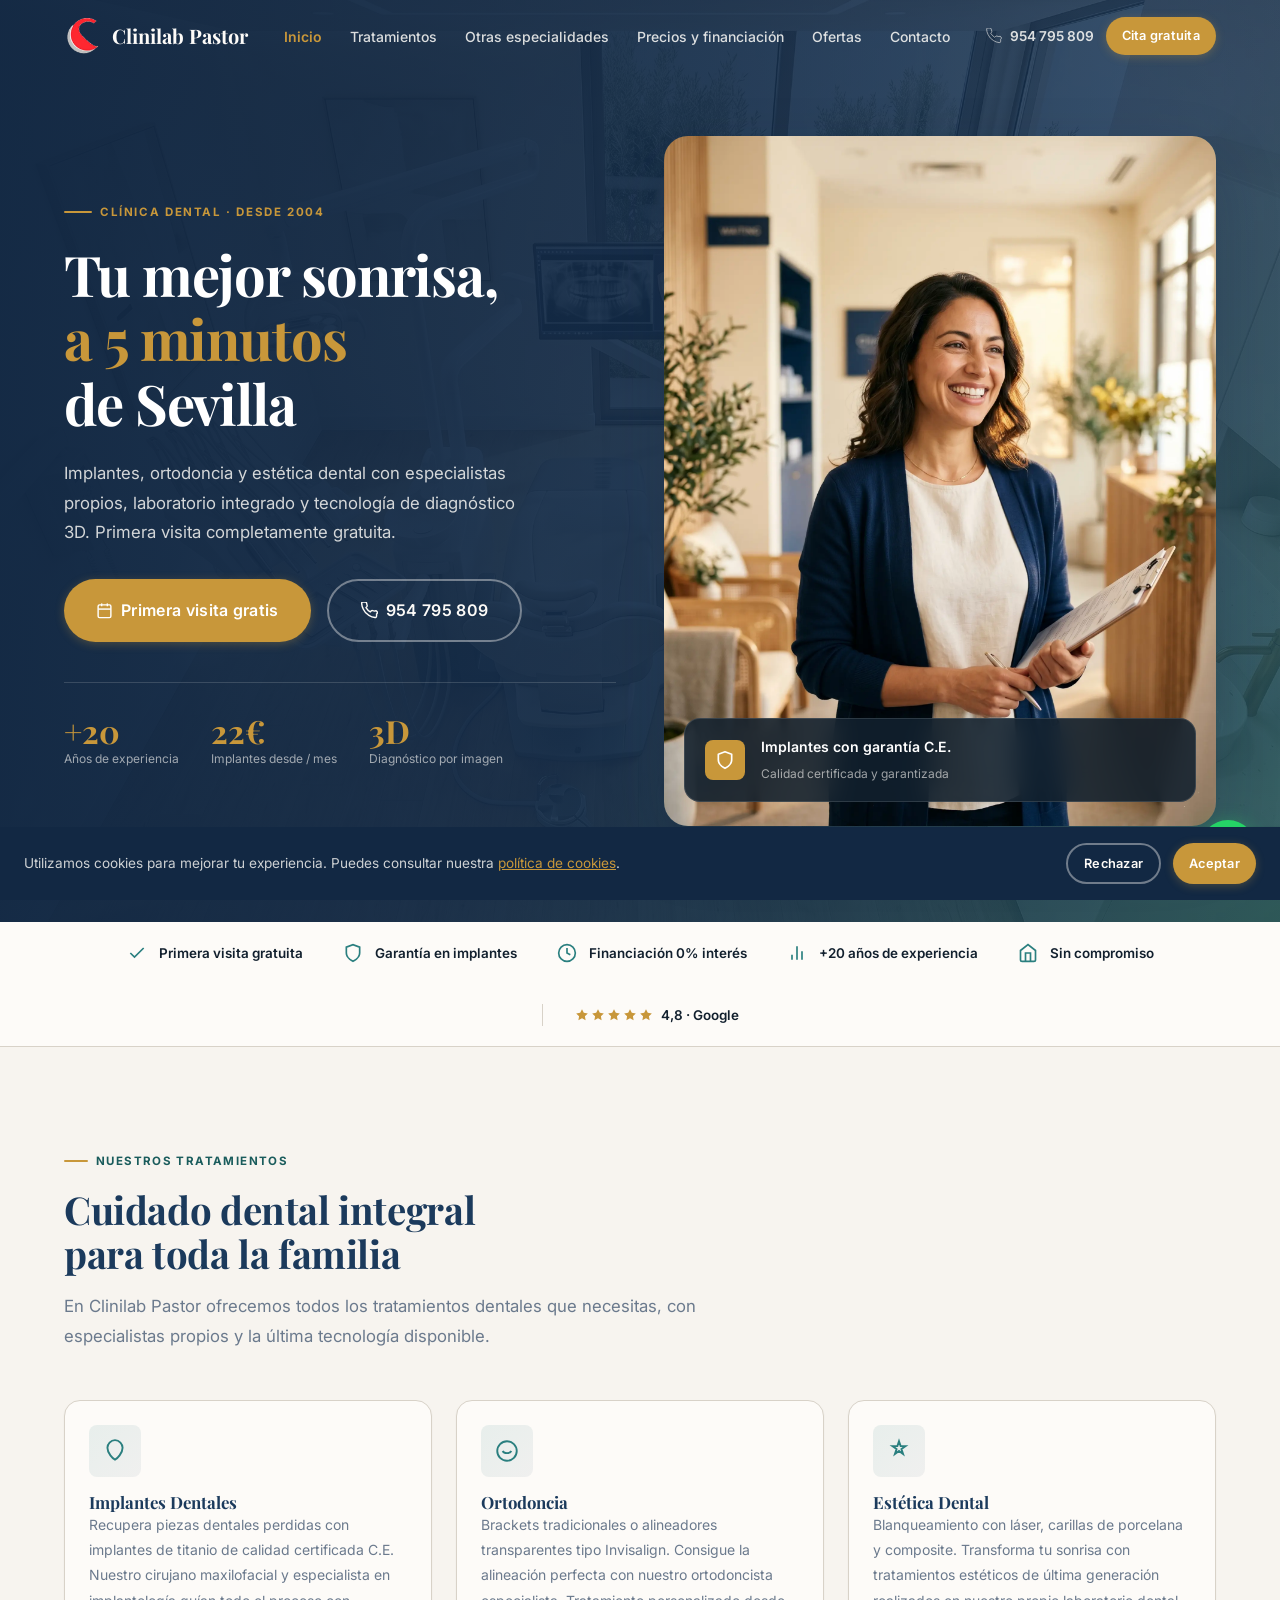
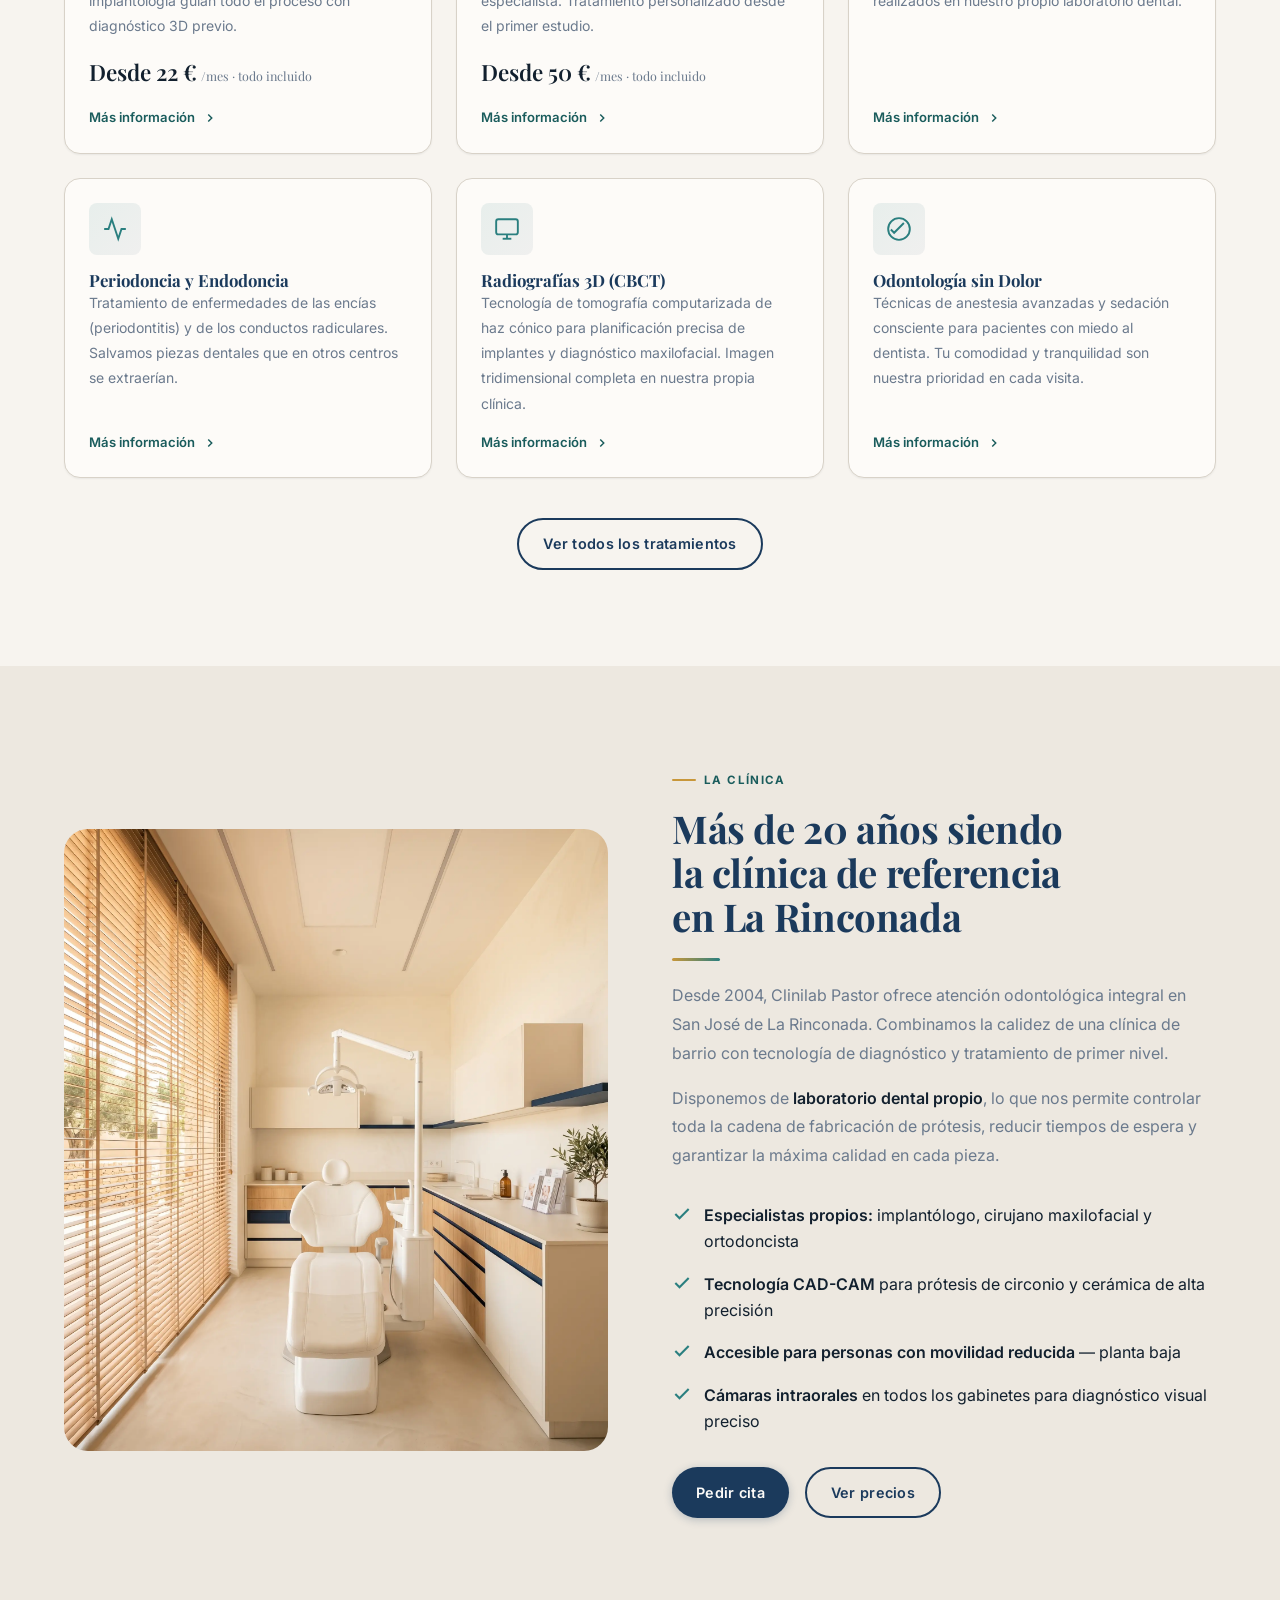
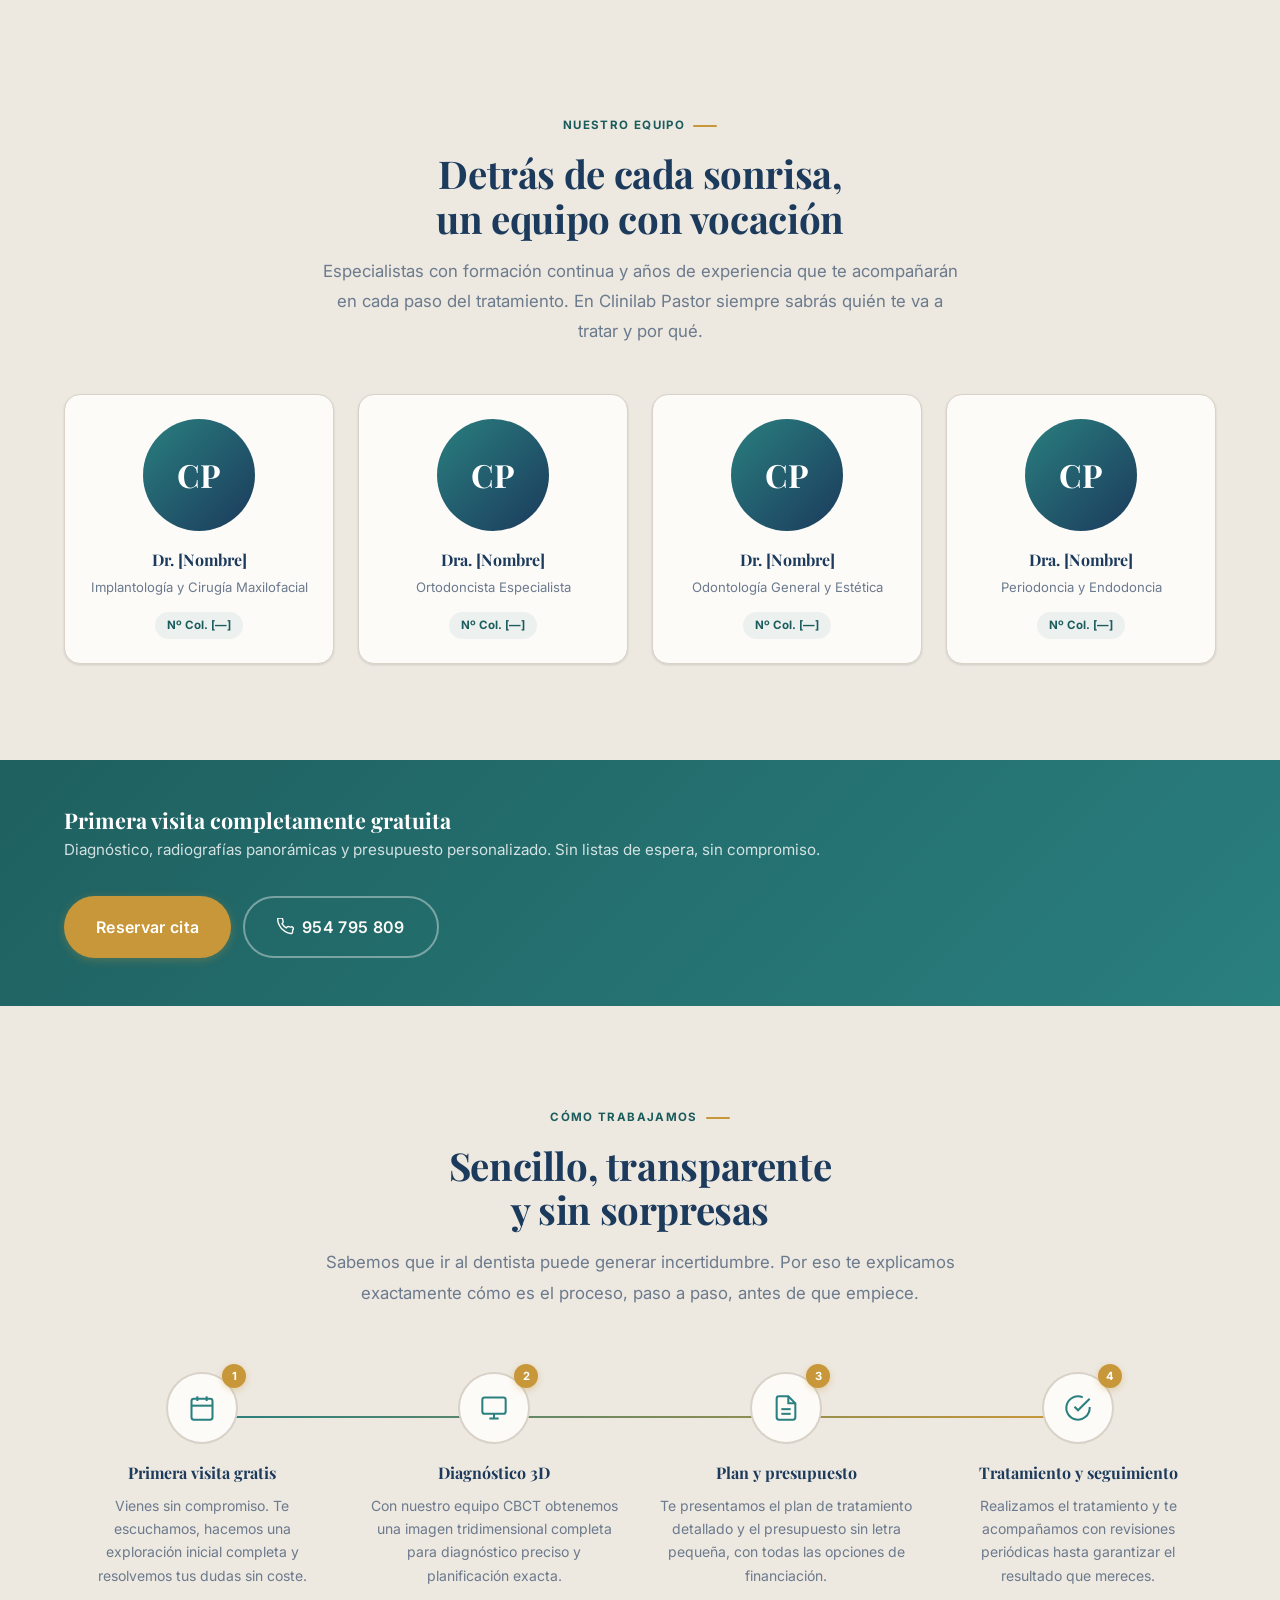
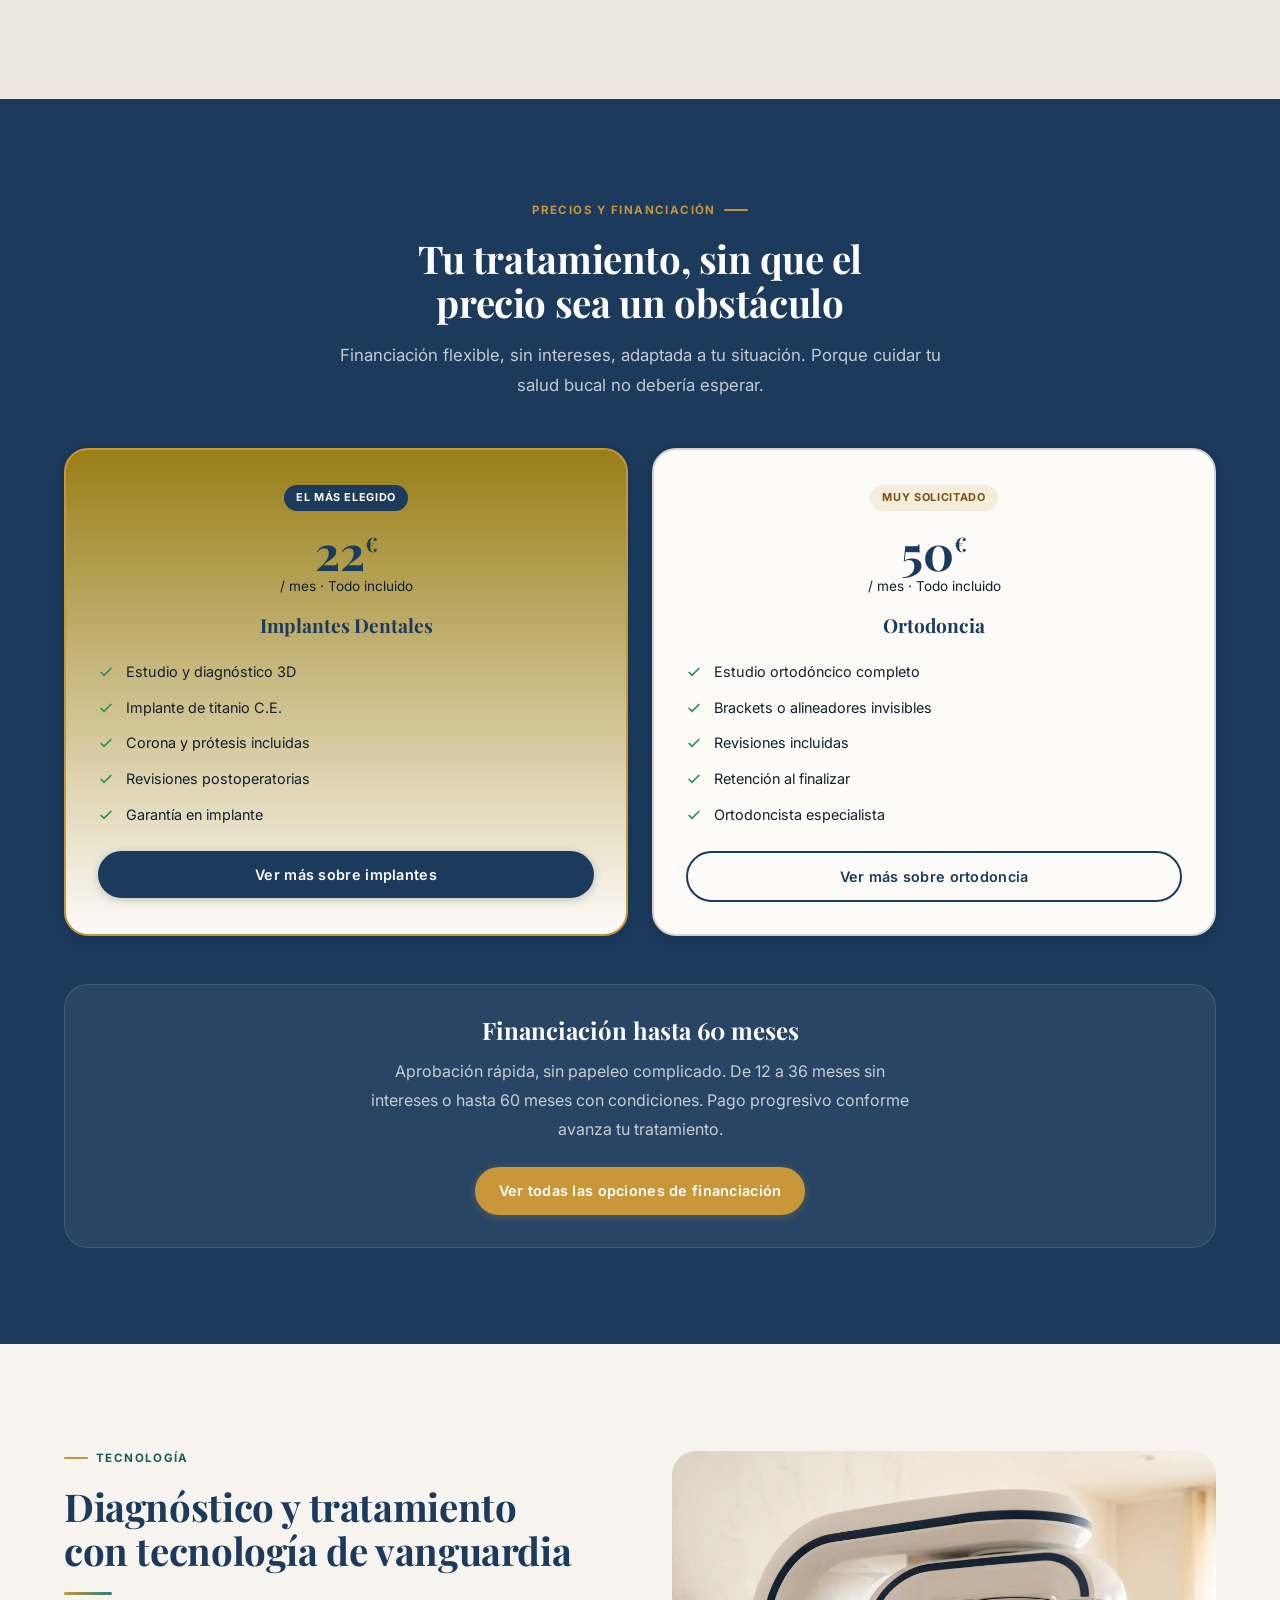
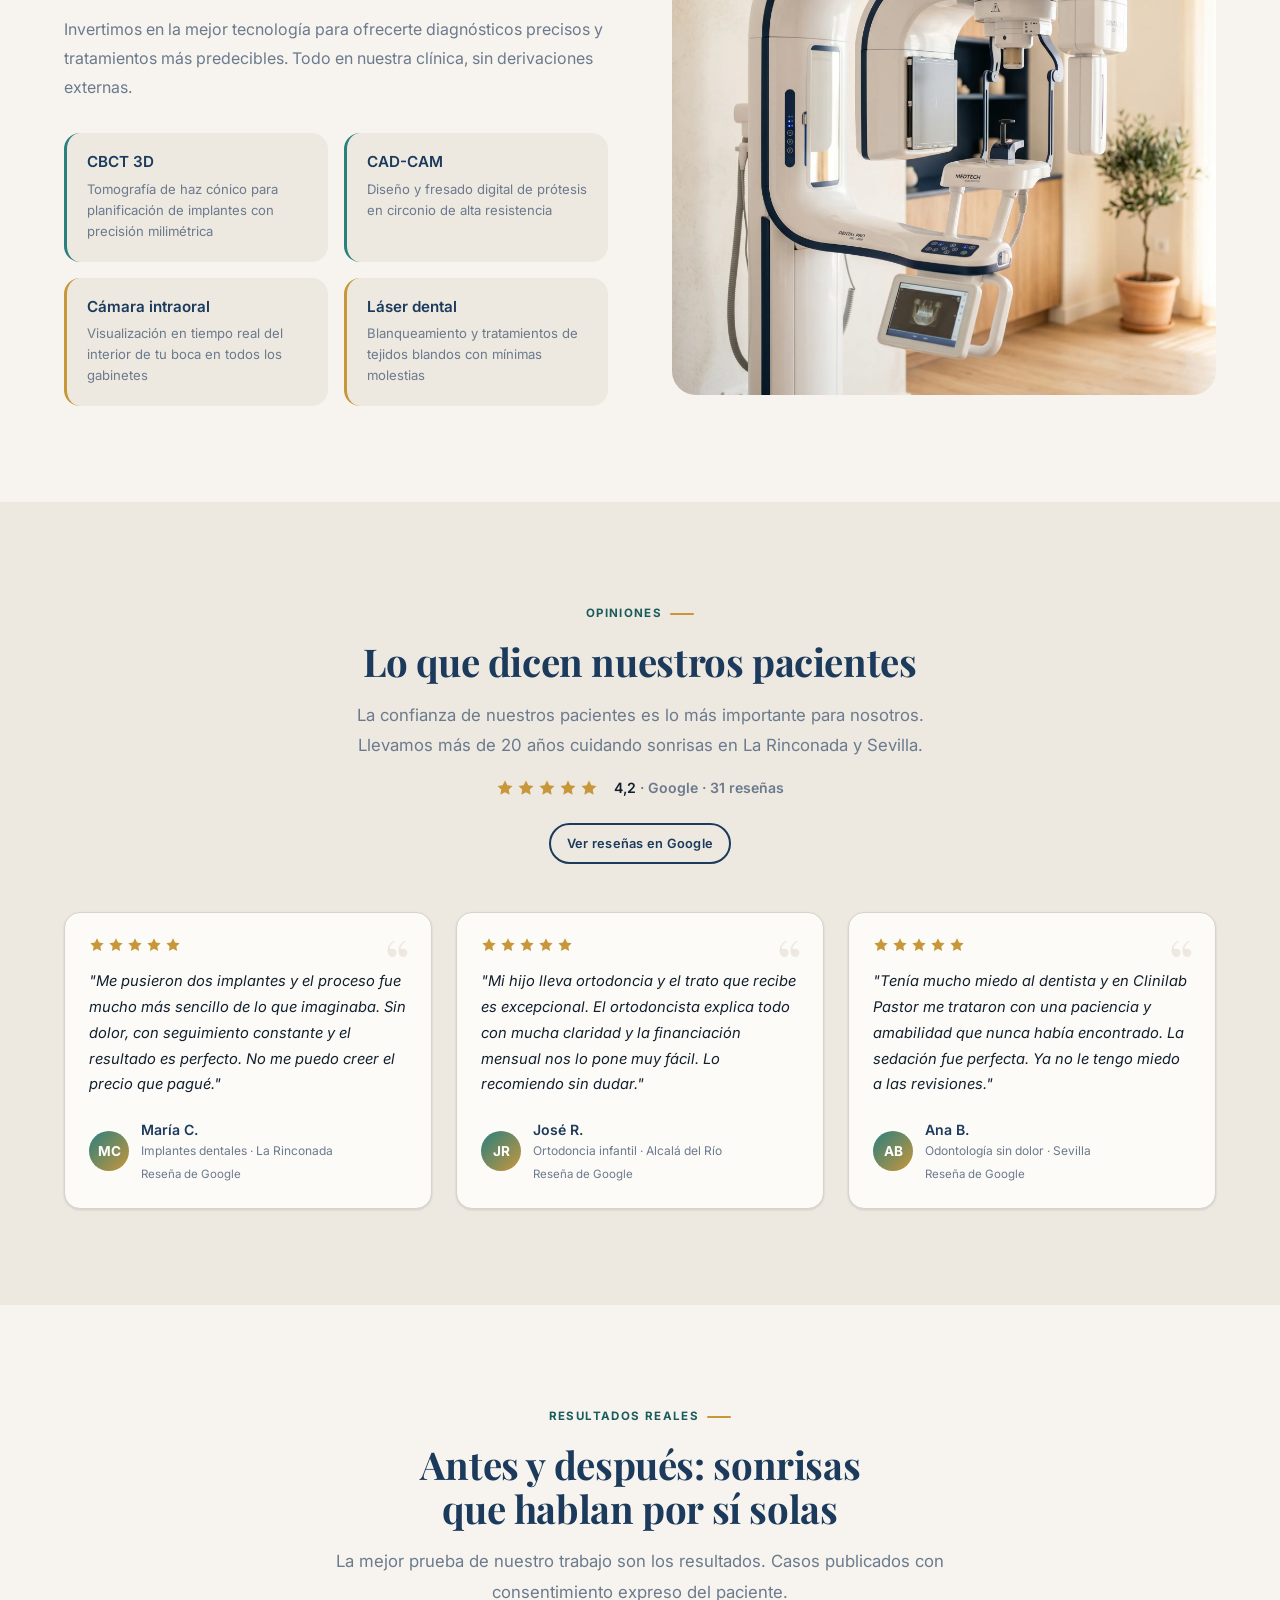
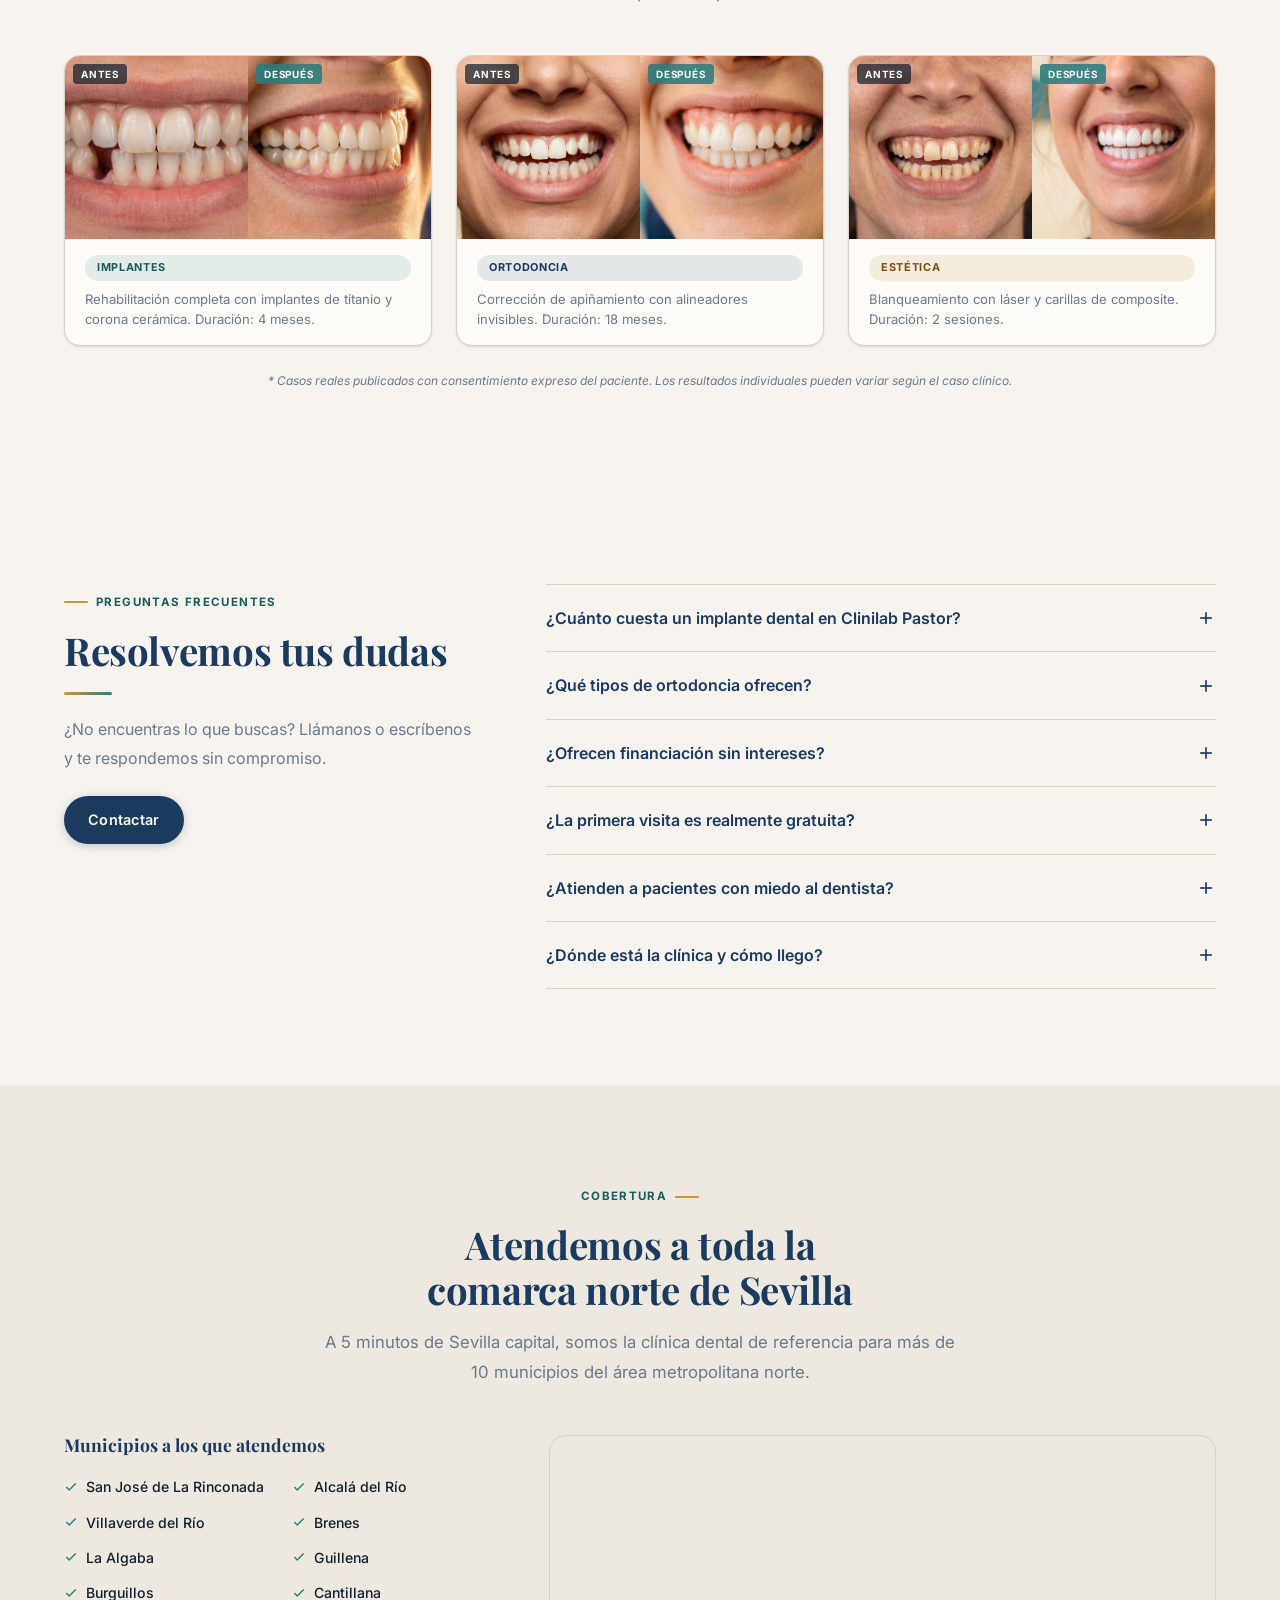
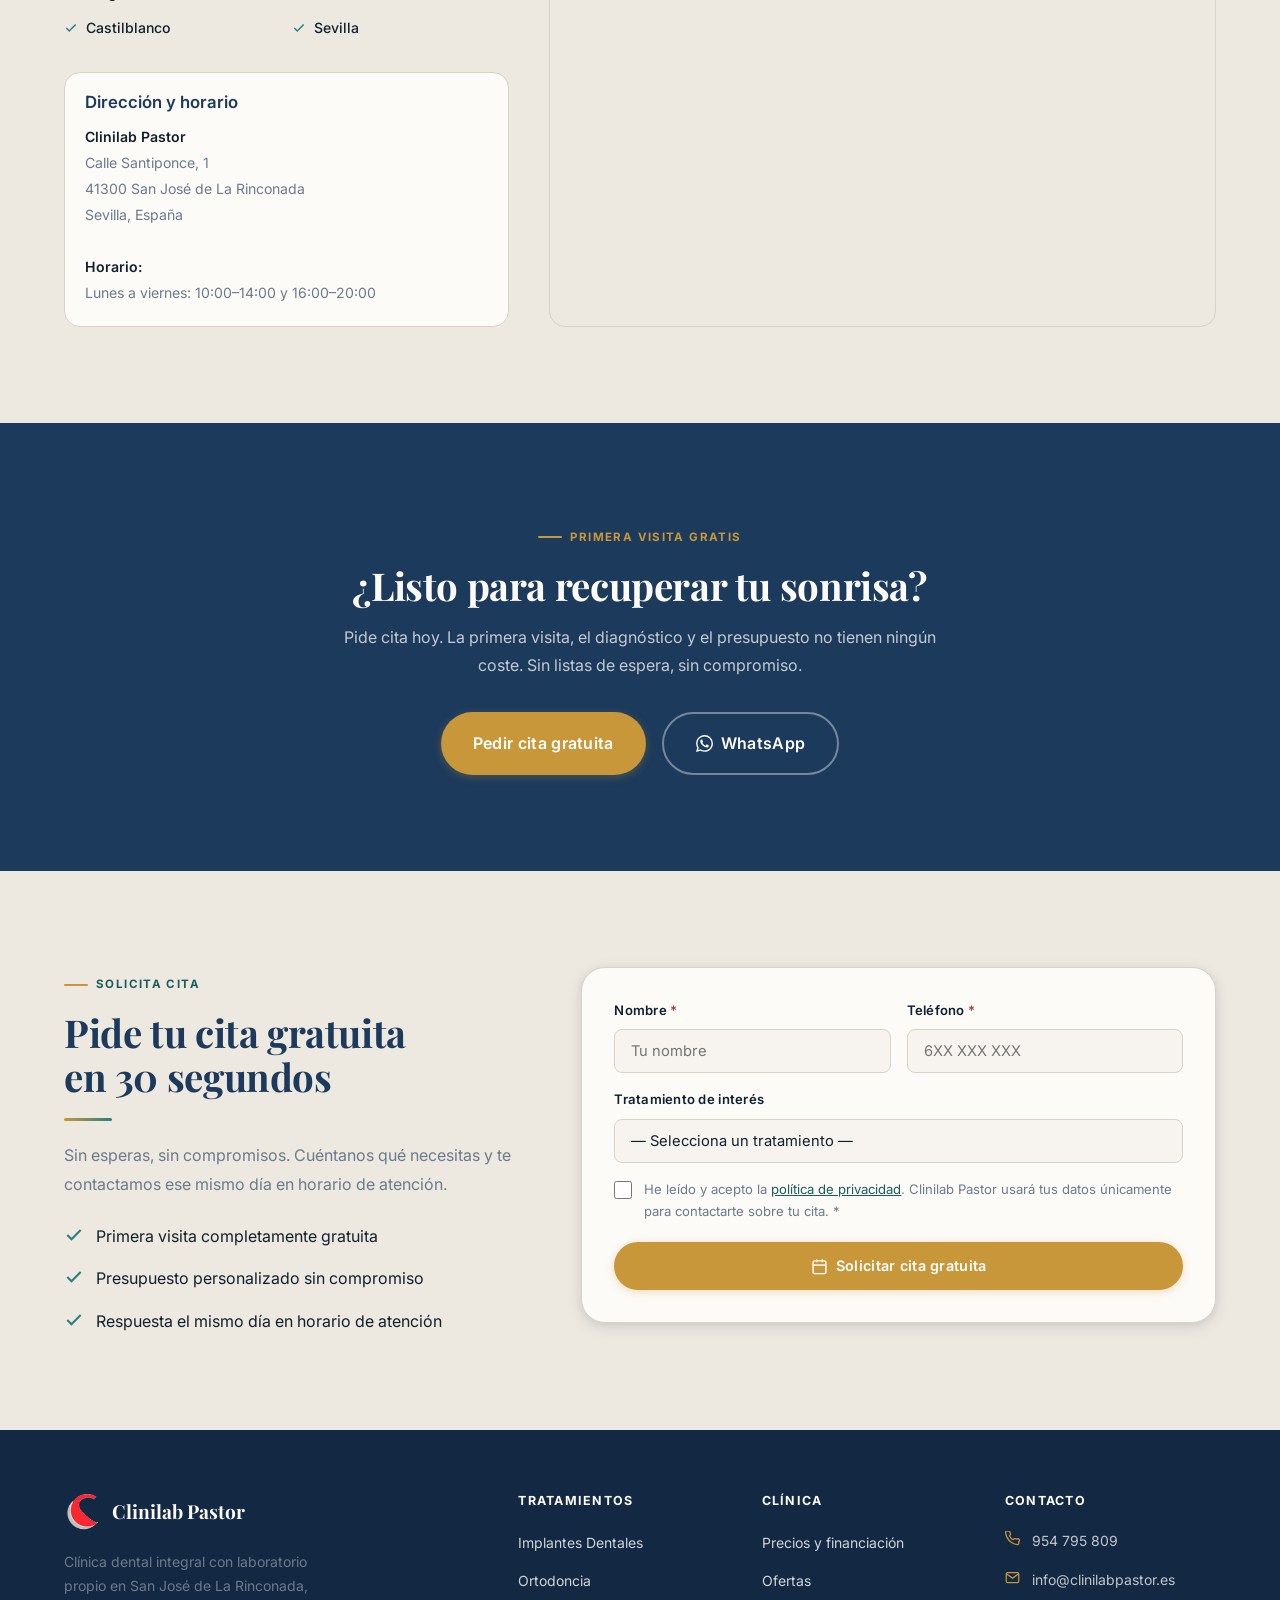
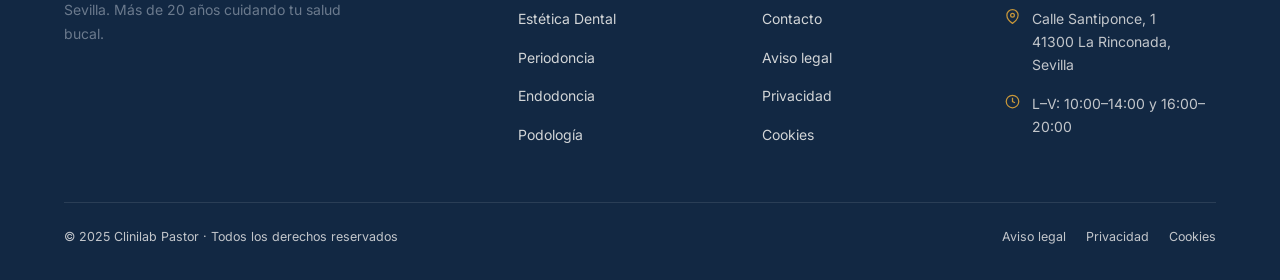
==== commit 3de74b60: "1.5" ====
--- a/index.html
+++ b/index.html
@@ -15,7 +15,7 @@
   <meta property="og:url"         content="https://www.clinilabpastor.es/">
   <meta property="og:title"       content="Clinilab Pastor | Clínica Dental en La Rinconada, Sevilla">
   <meta property="og:description" content="Implantes desde 22€/mes, ortodoncia desde 50€/mes. Más de 20 años de experiencia. Primera visita gratuita.">
-  <meta property="og:image"       content="https://www.clinilabpastor.es/assets/img/og-home.webp">
+  <meta property="og:image" content="https://espangelisimo.github.io/miclila/assets/img/og-home.webp">
   <meta property="og:locale"      content="es_ES">
   <meta name="twitter:card"        content="summary_large_image">
   <meta name="twitter:title"       content="Clinilab Pastor | Clínica Dental en La Rinconada, Sevilla">
